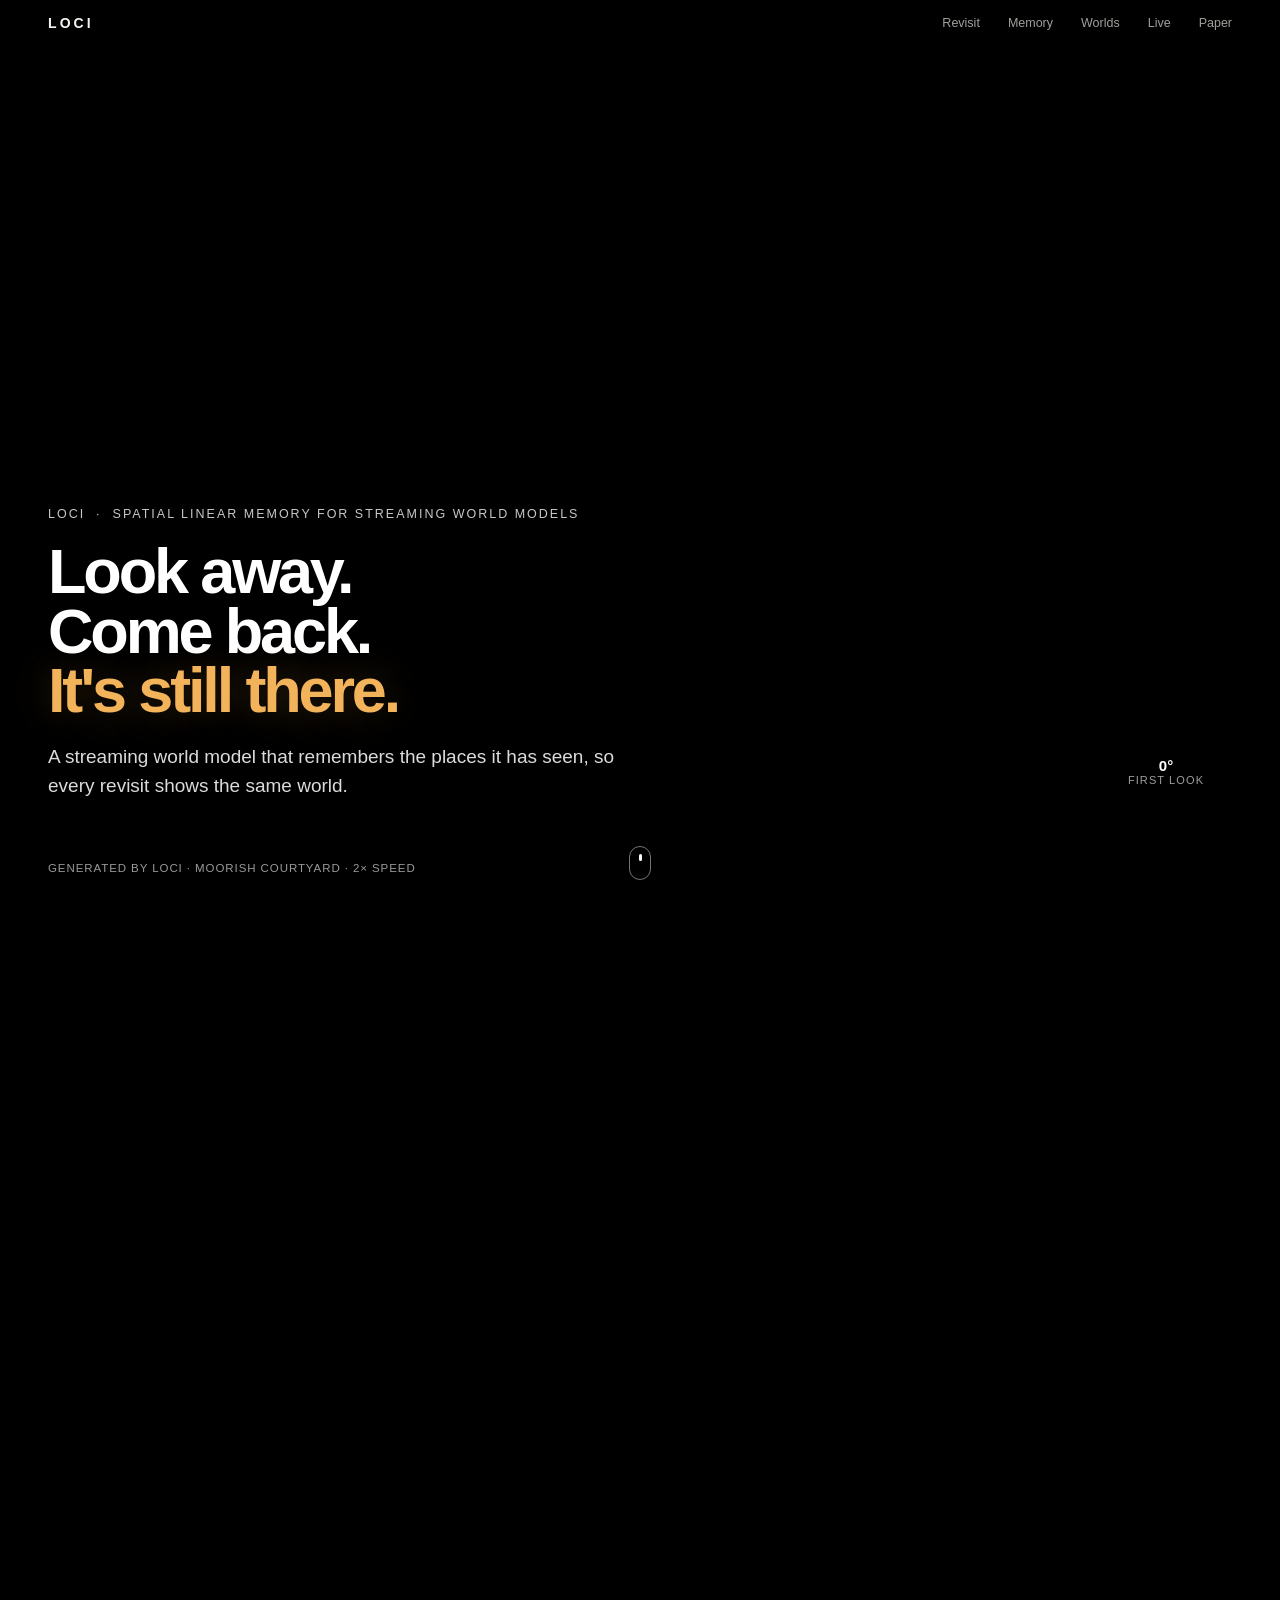
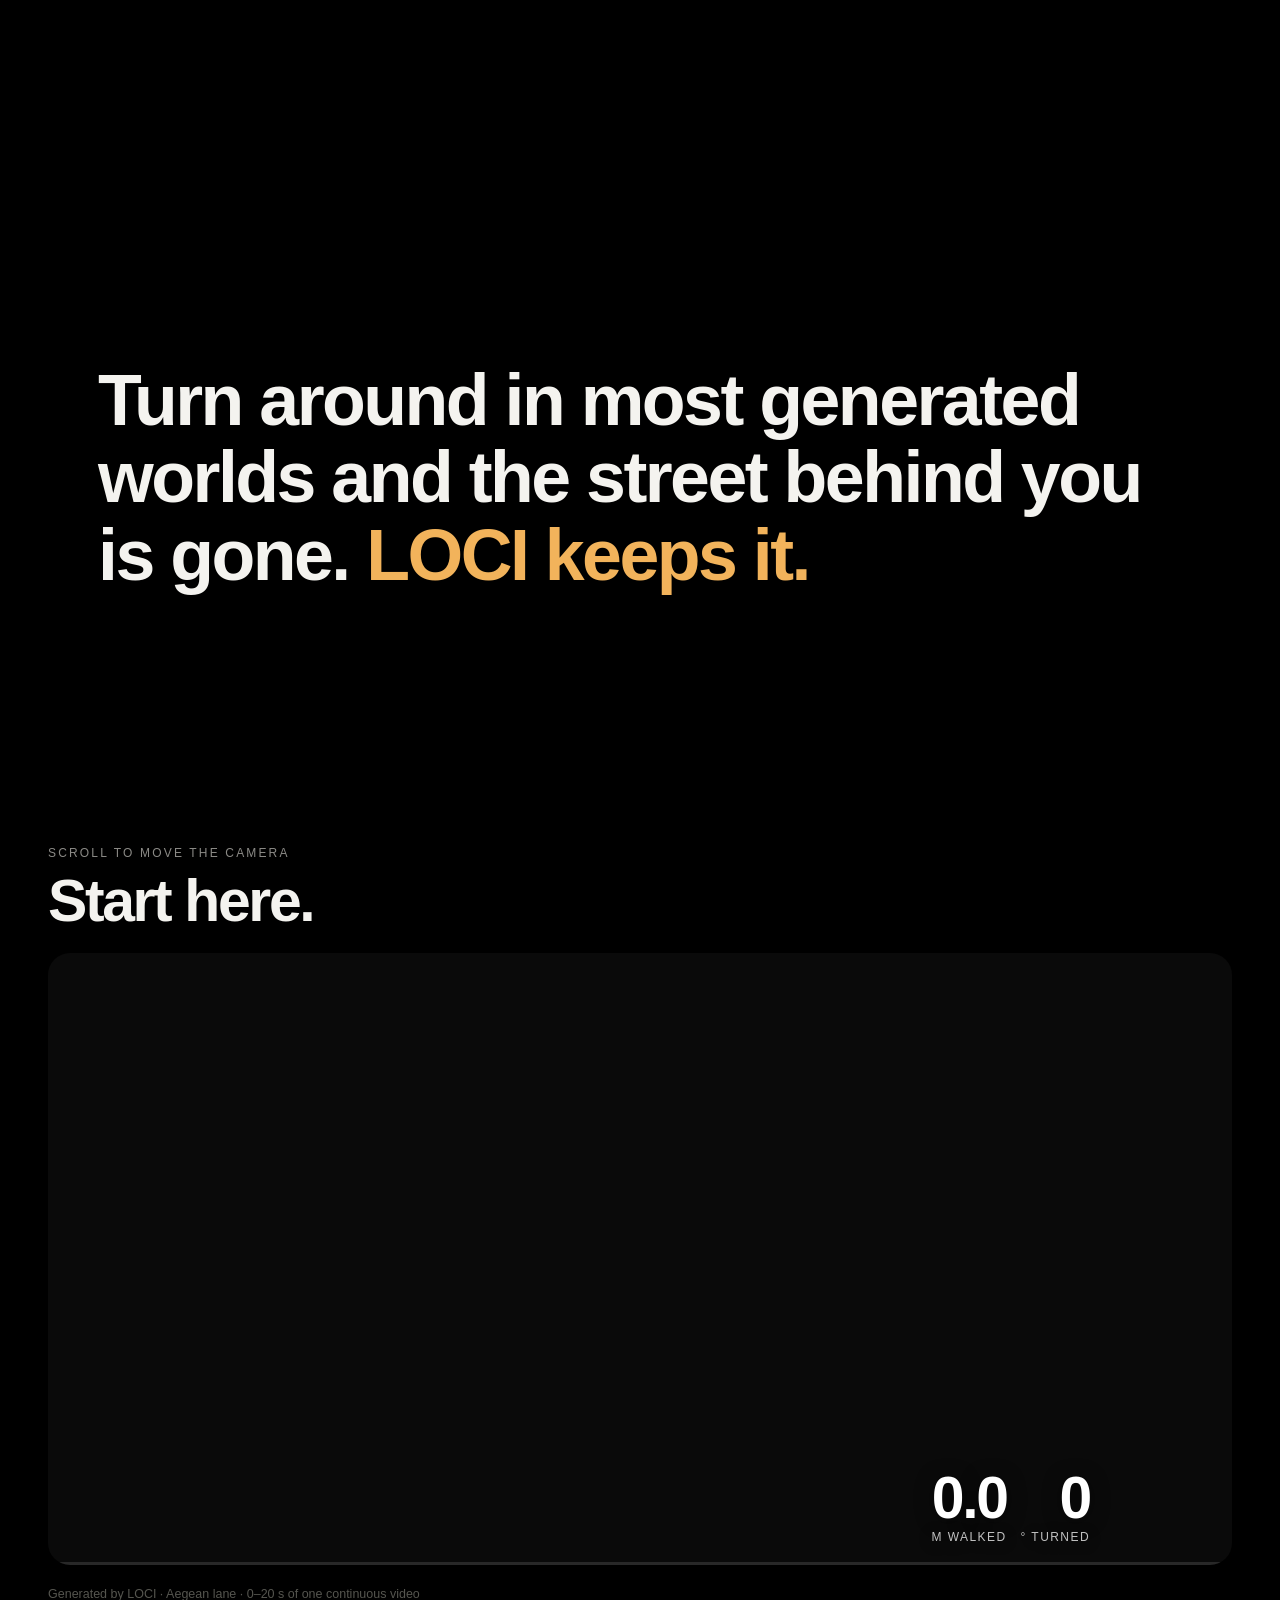
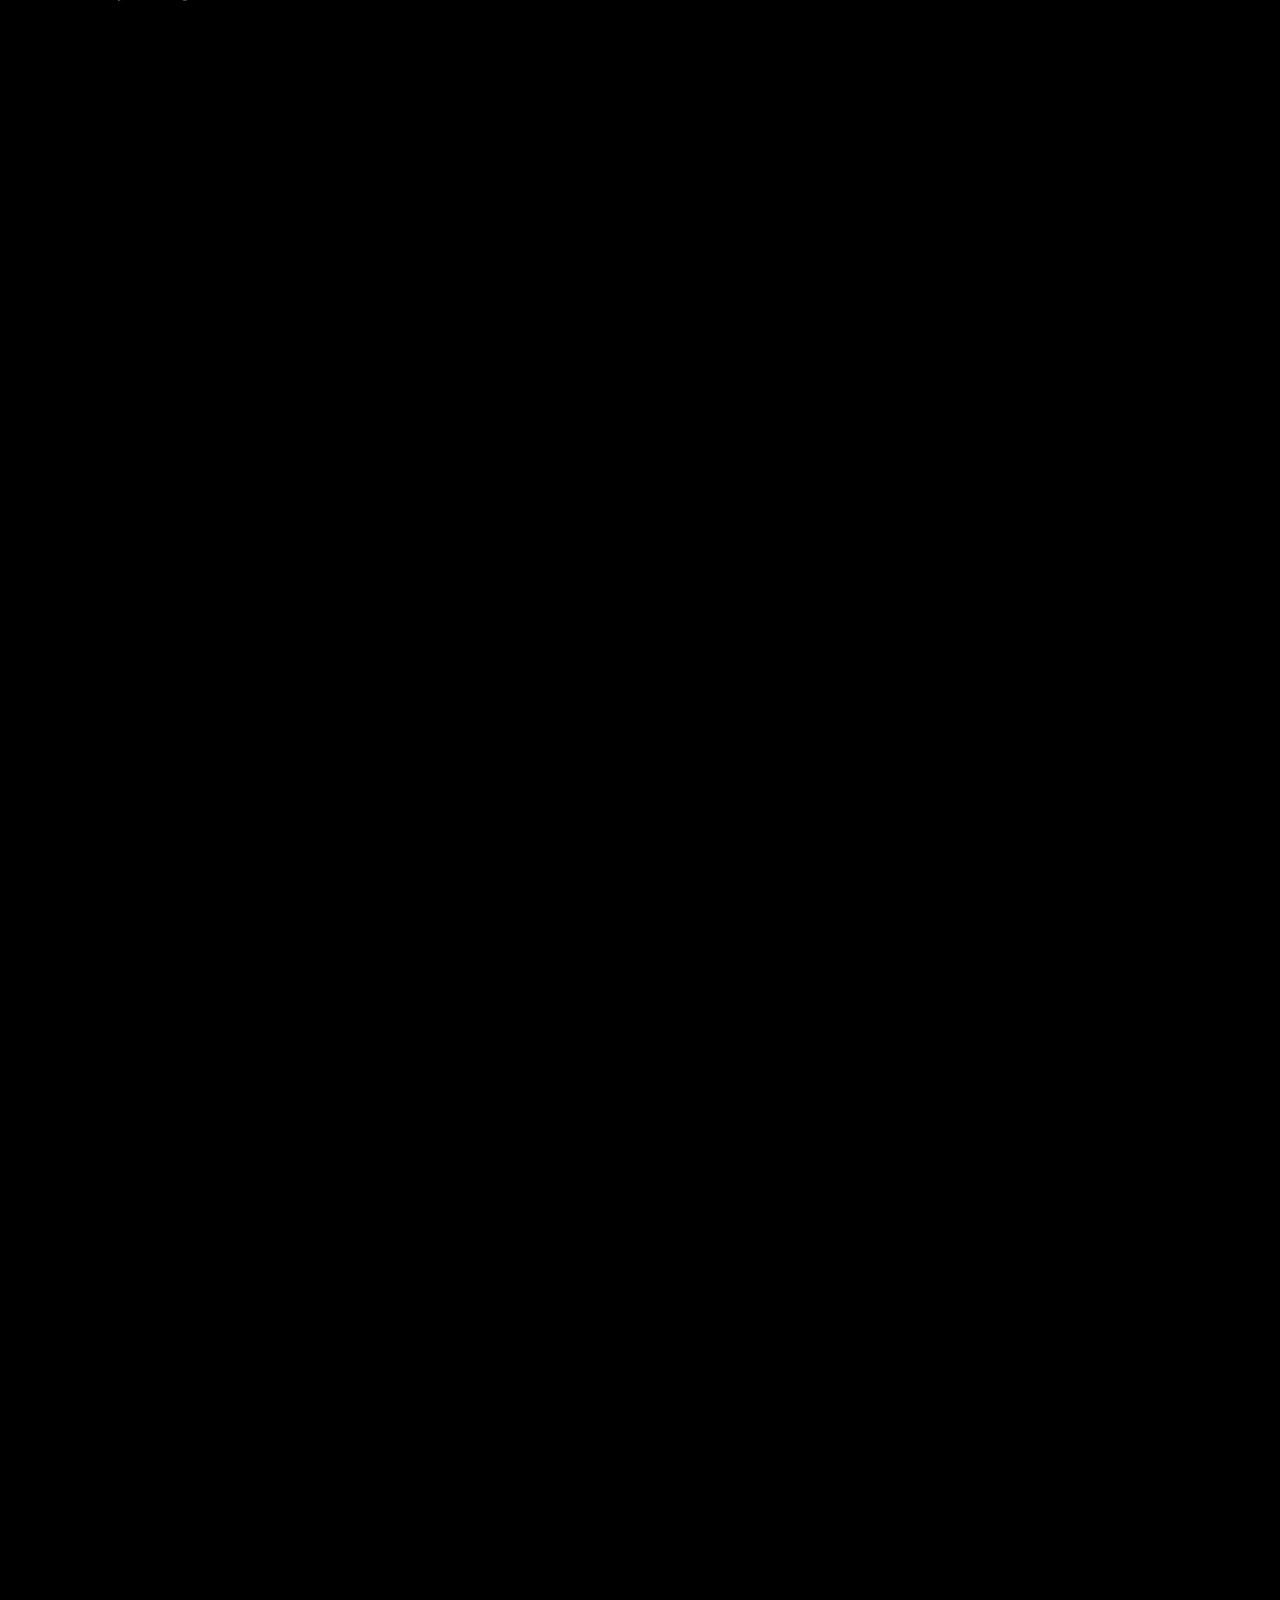
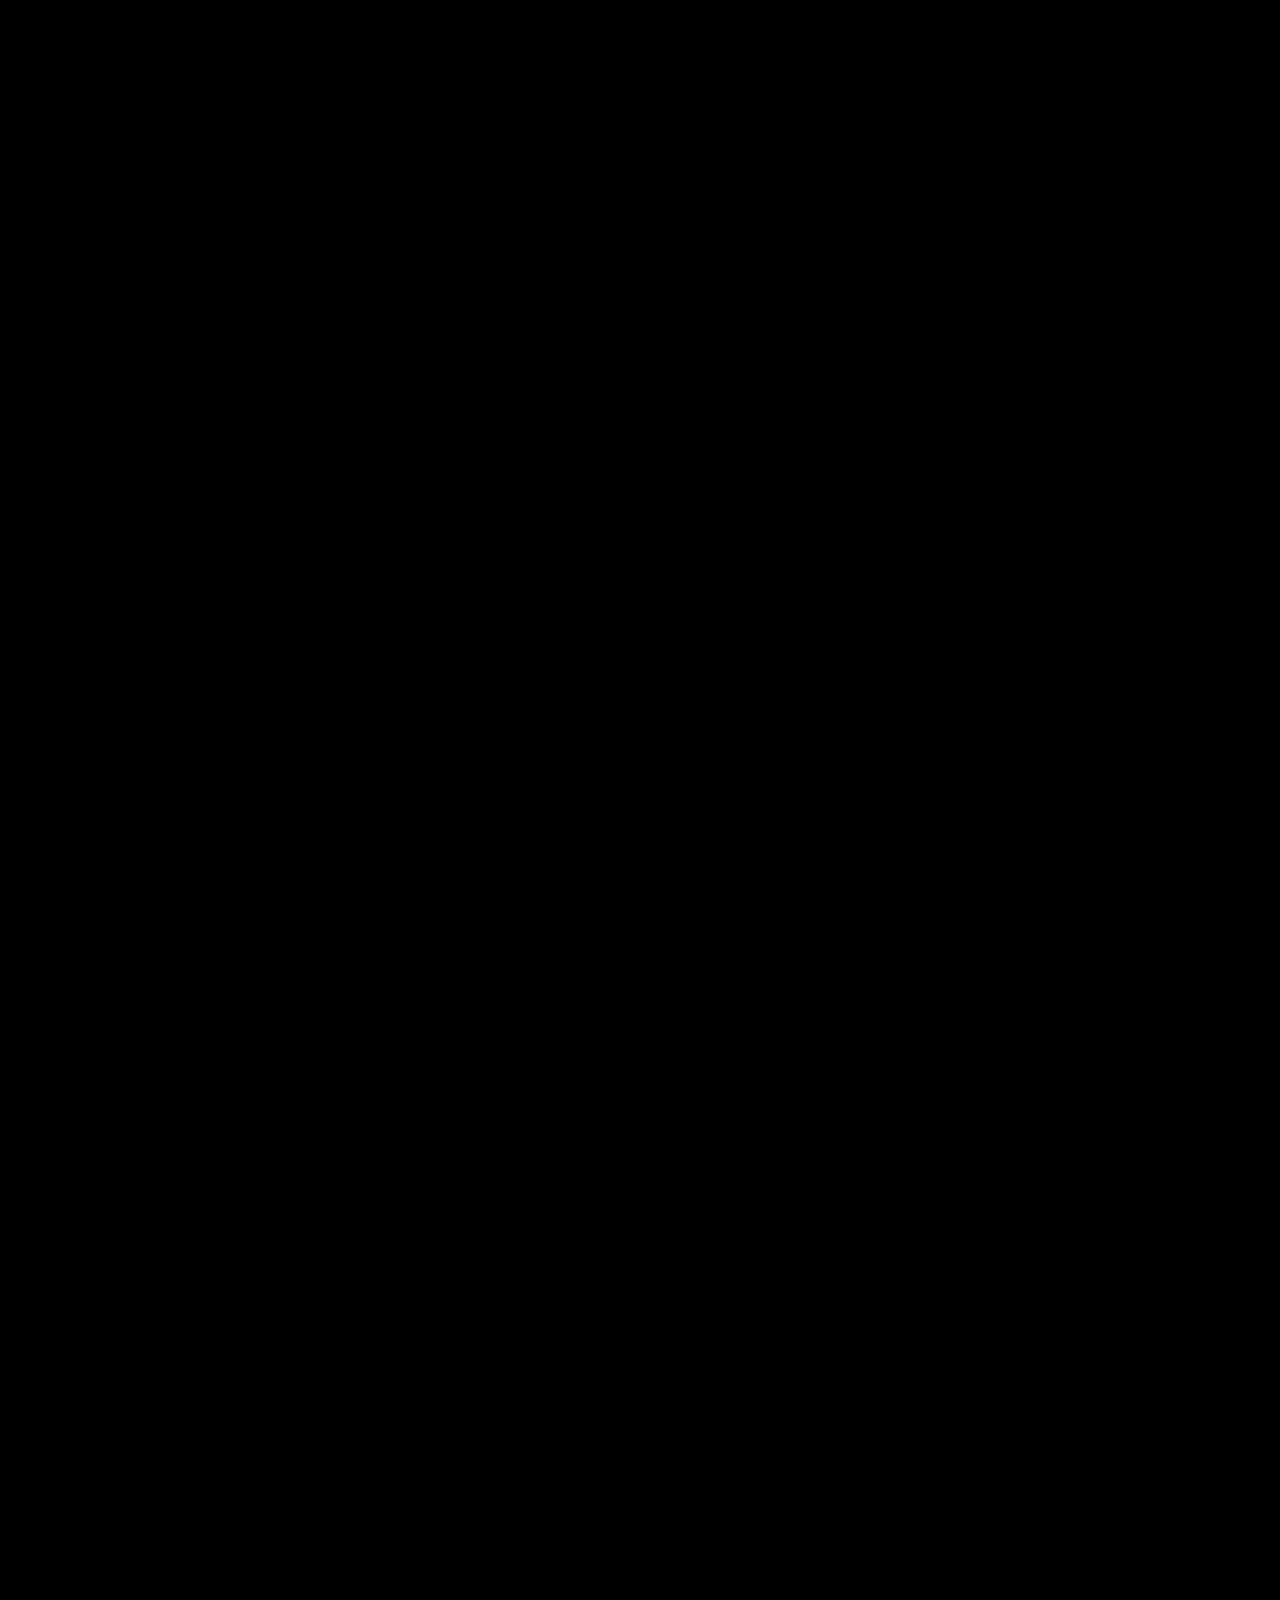
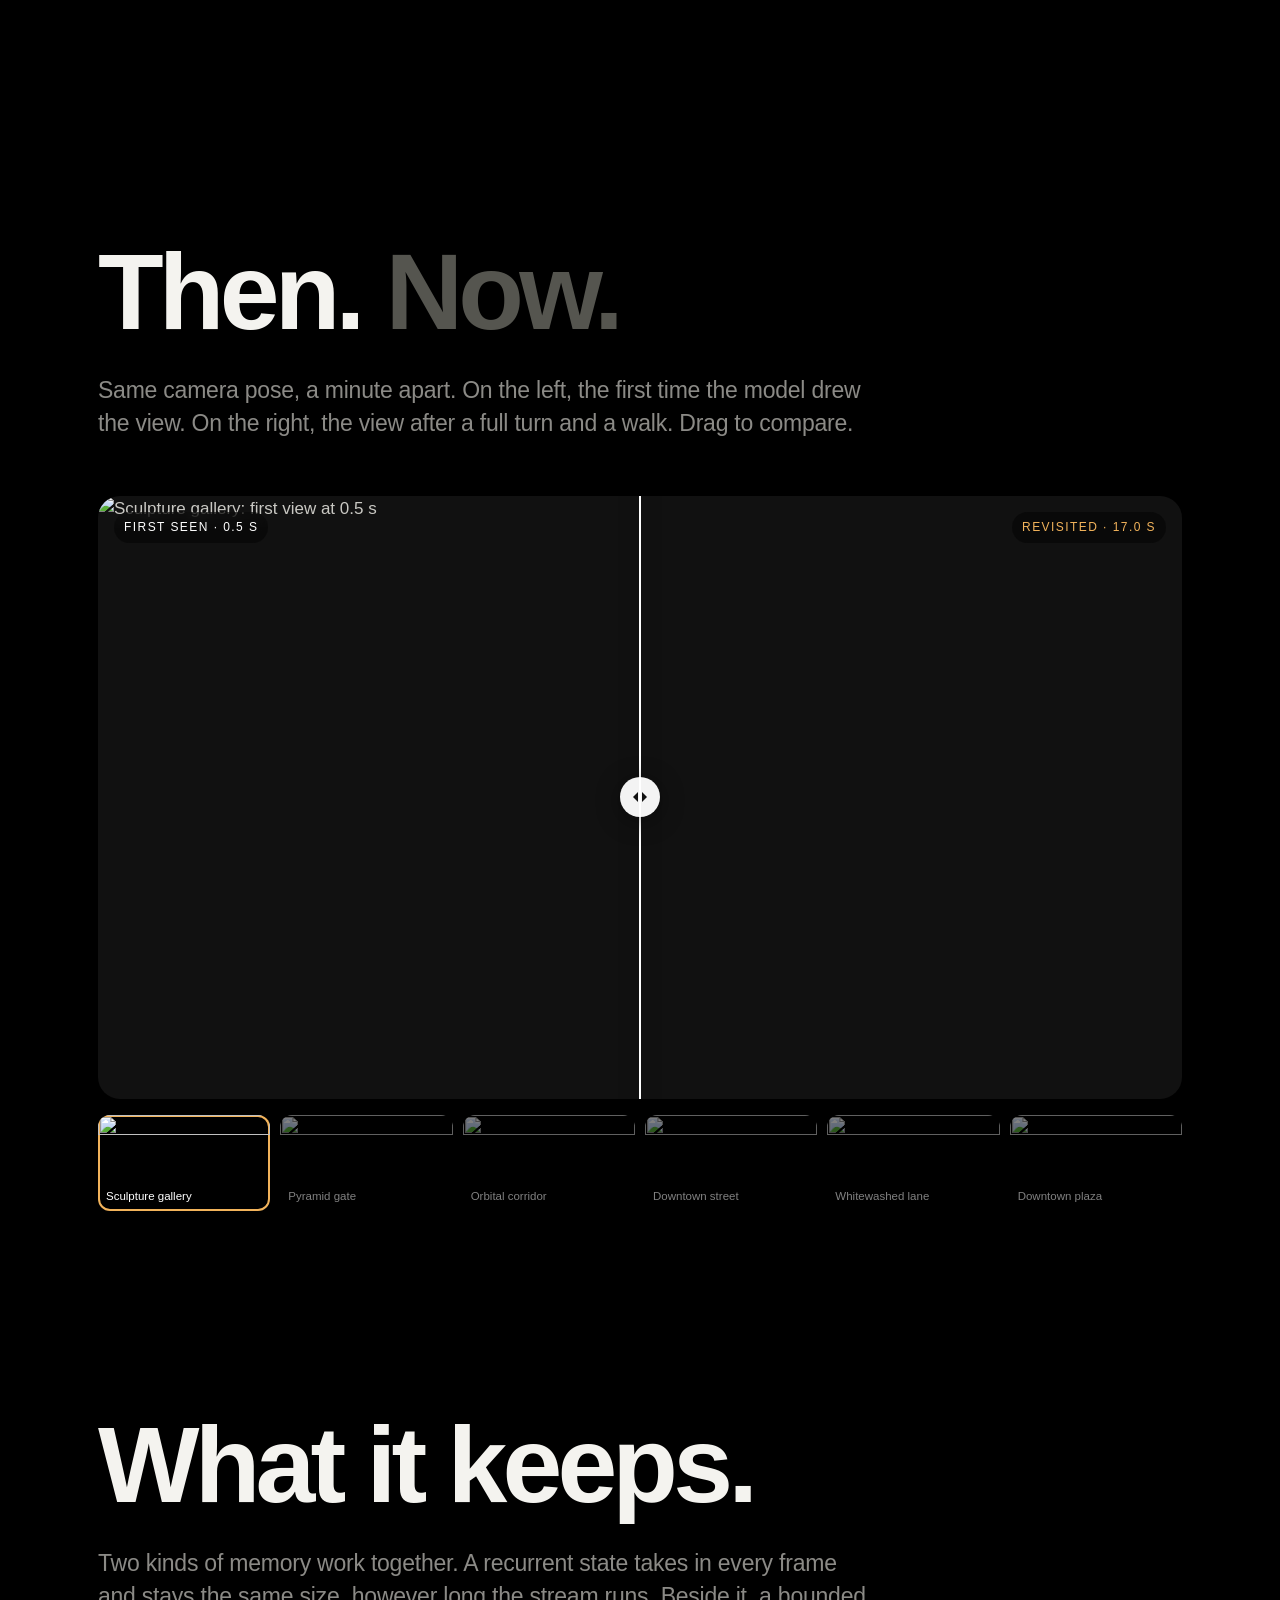
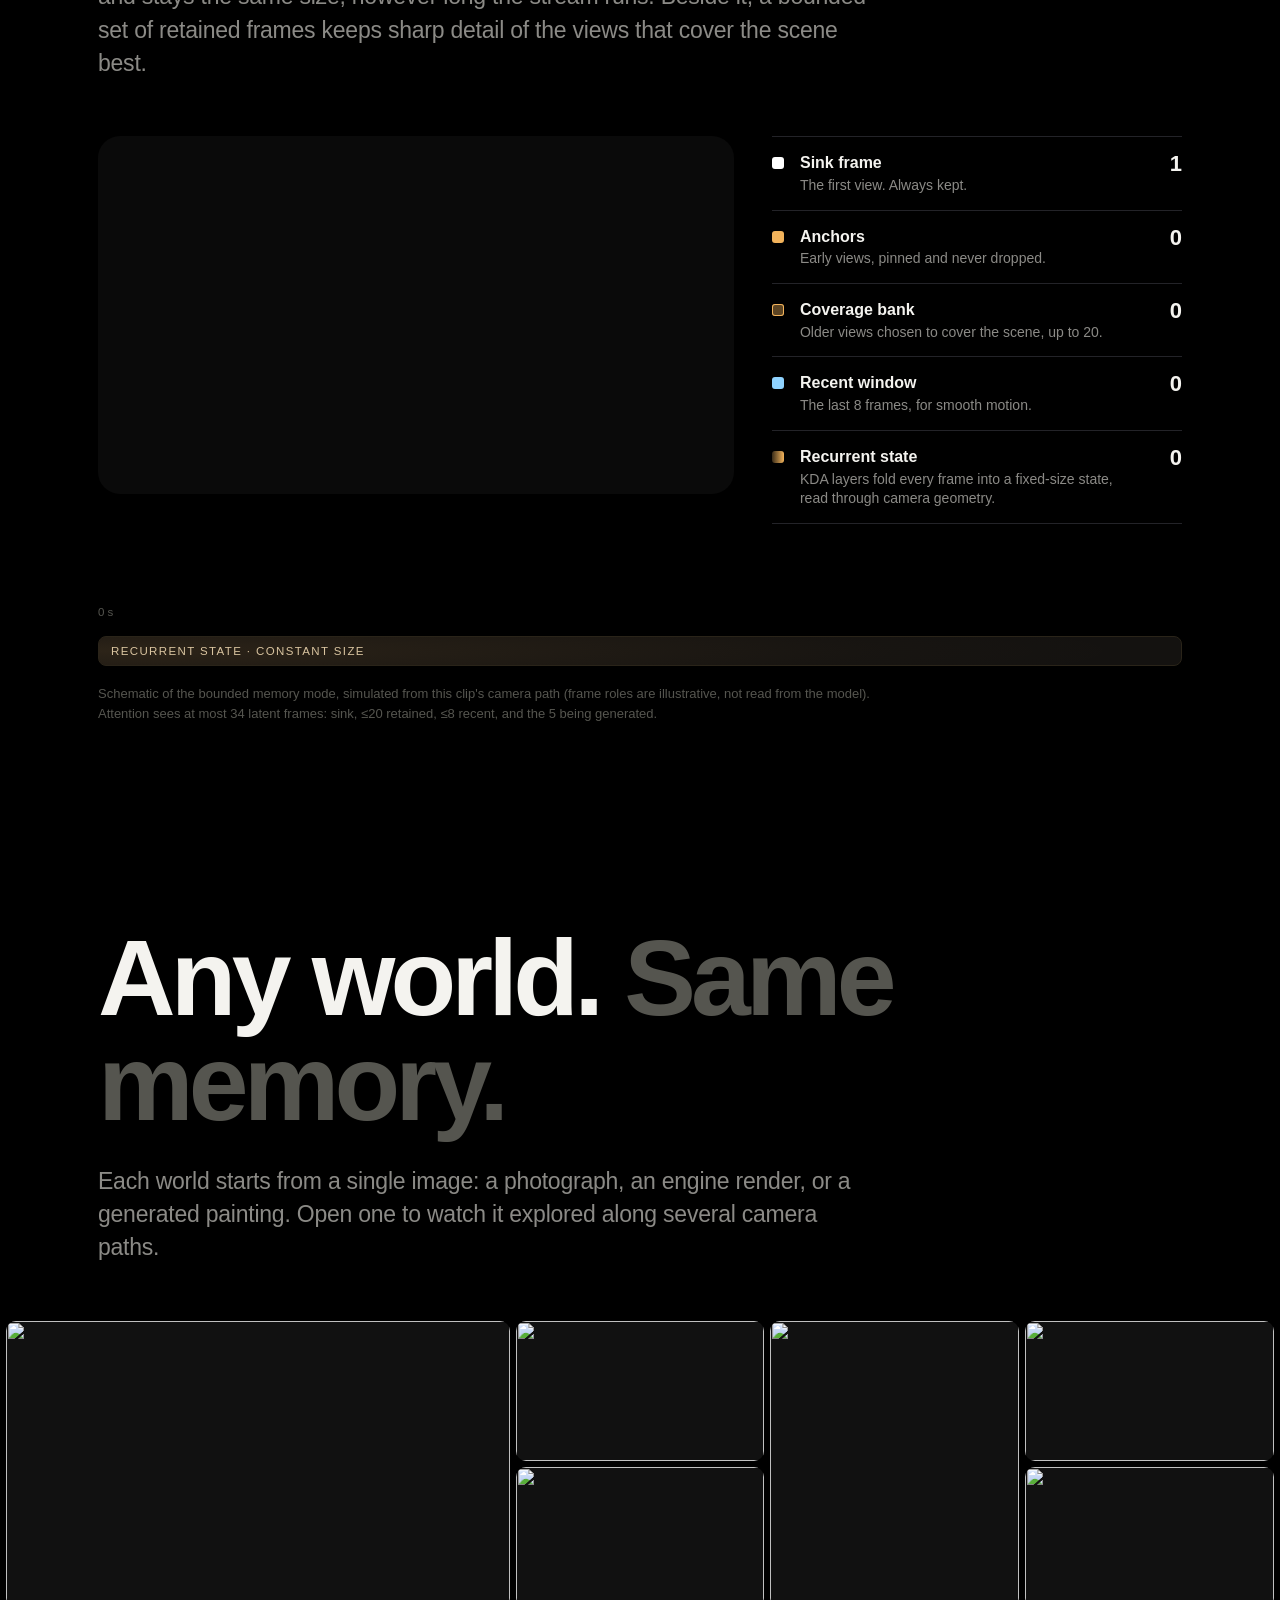
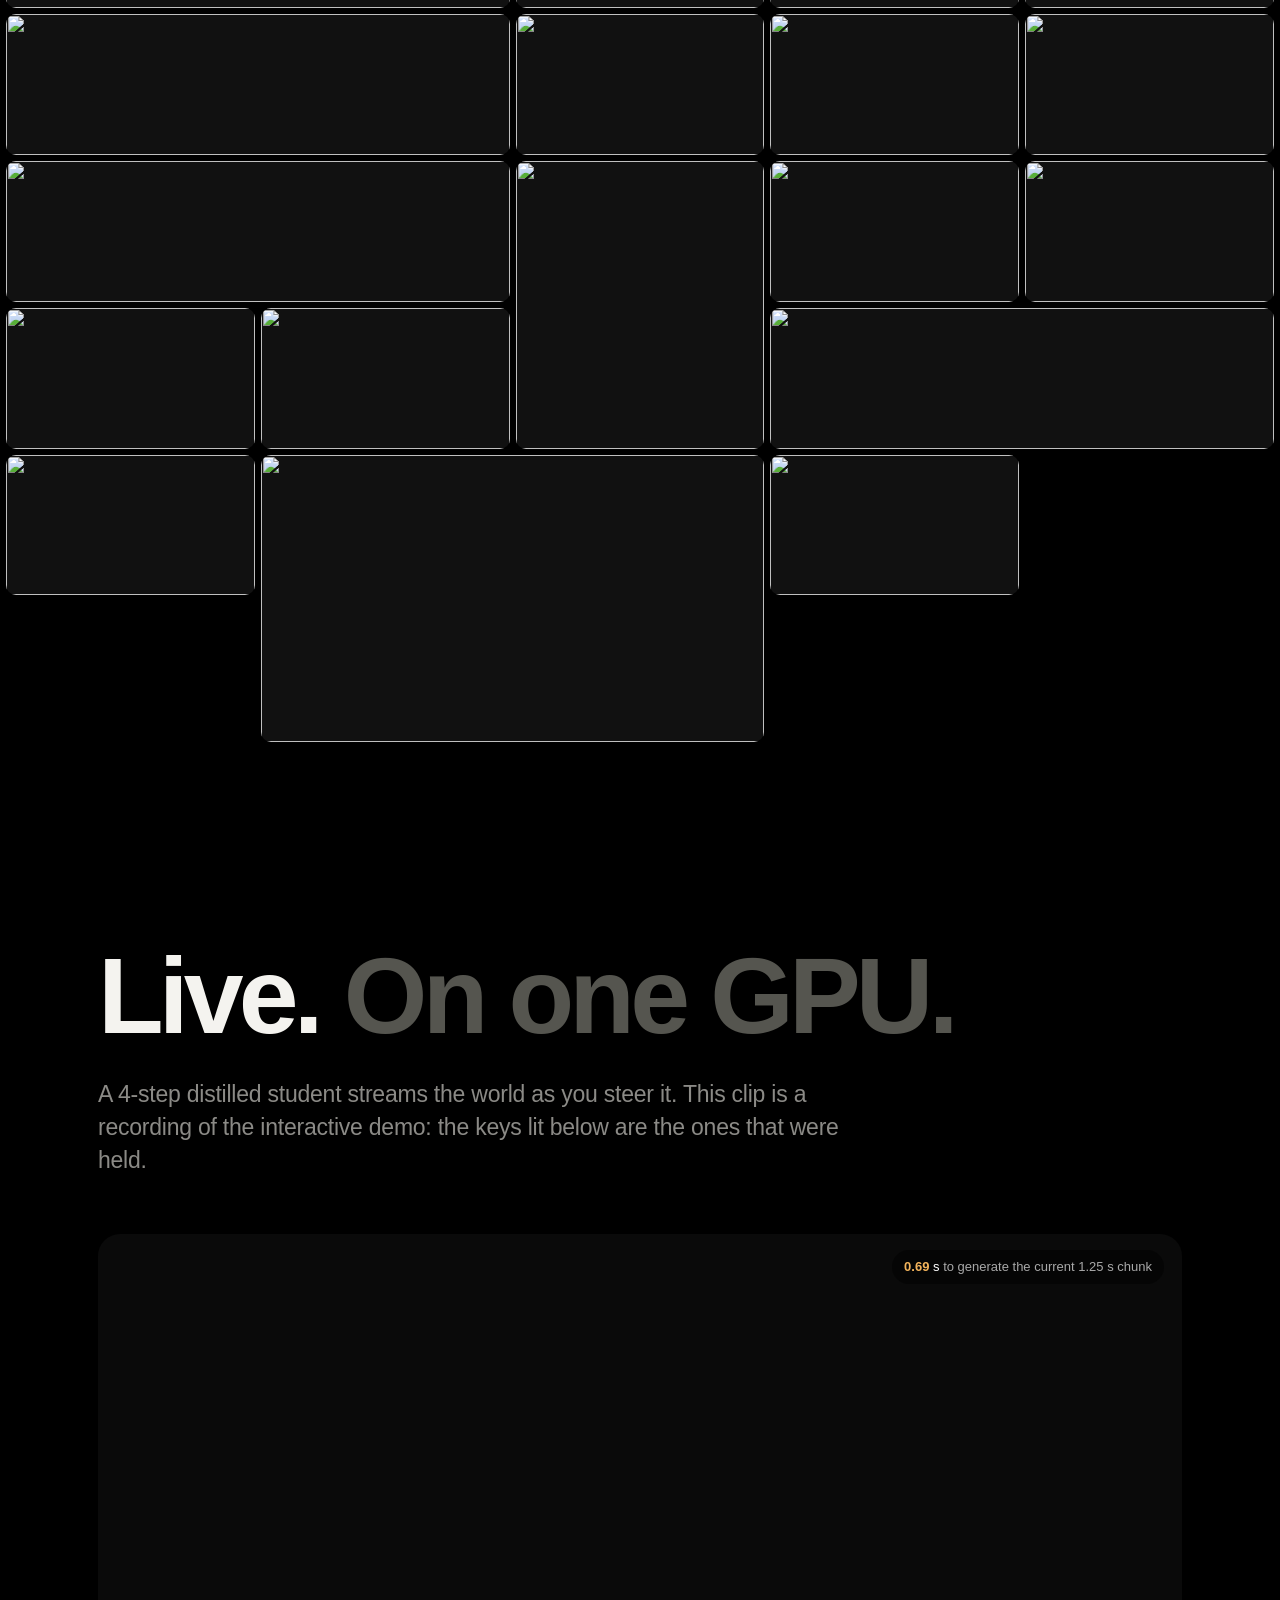
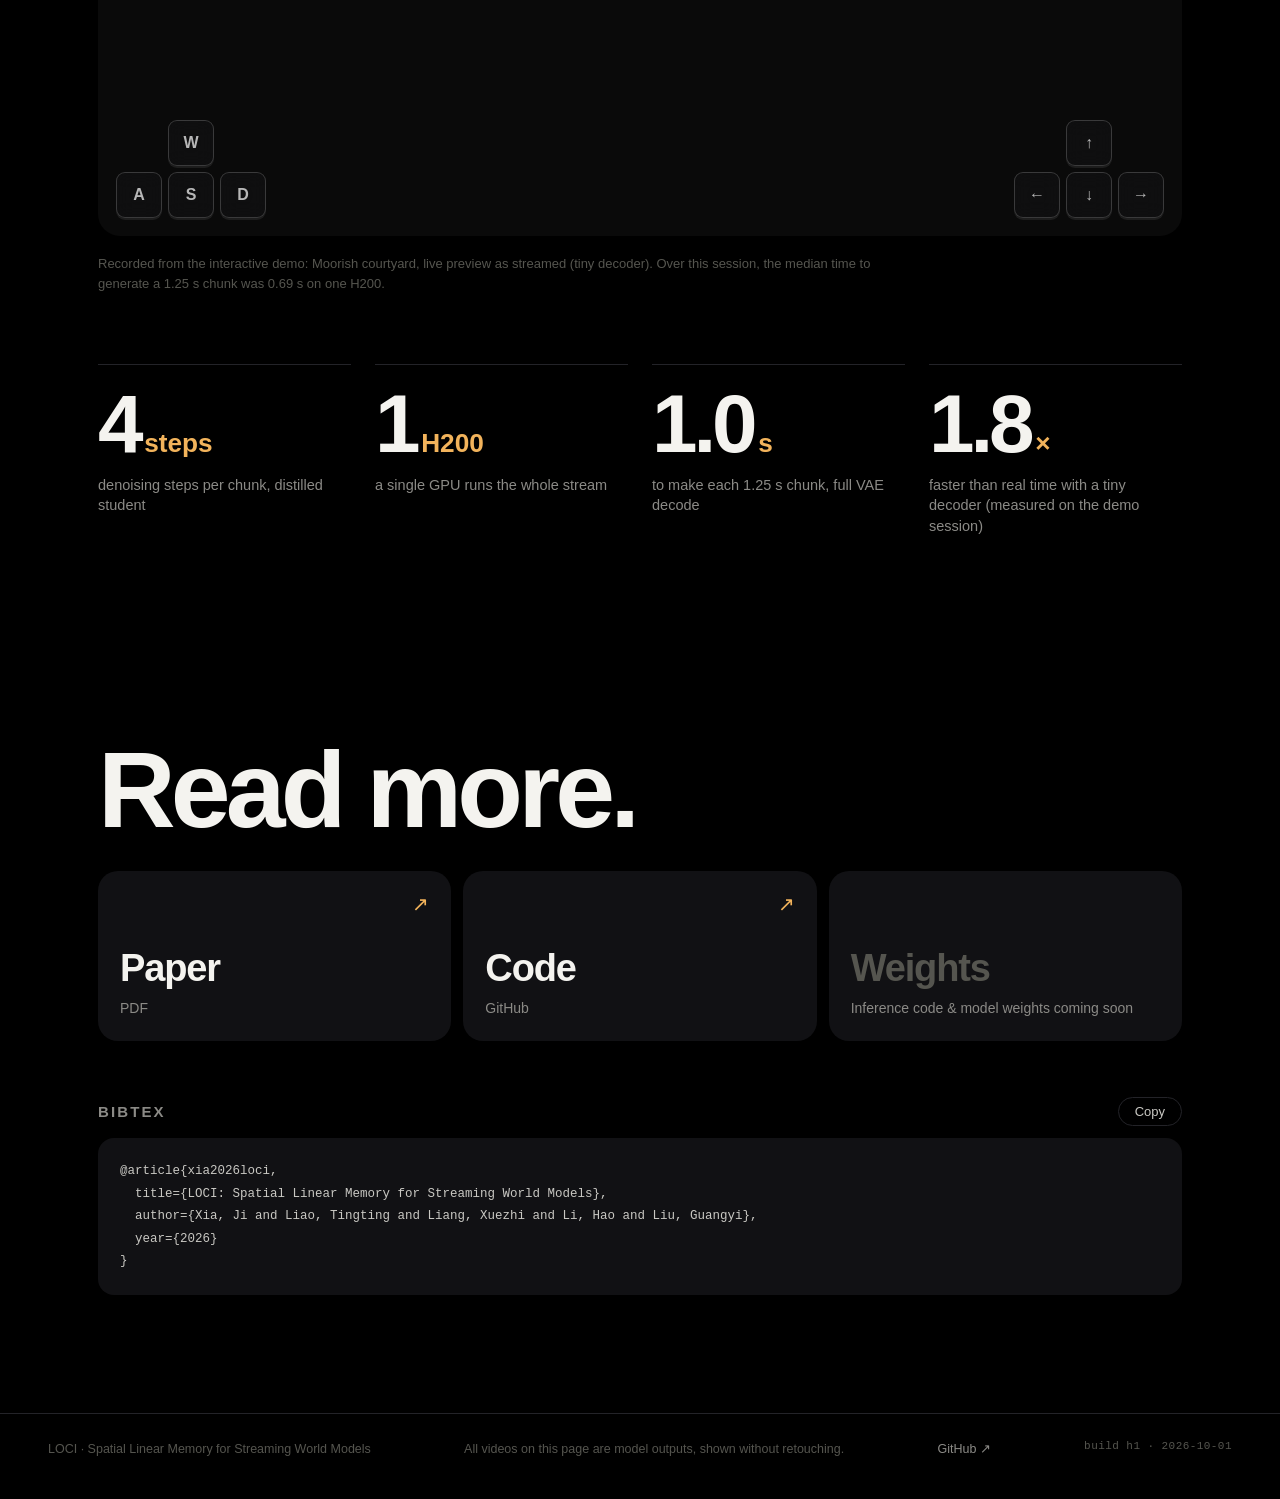
==== LOCI/index.html @ 684aa605 "Scroll section: follow the wheel faster" ====
<!doctype html>
<html lang="en">
<head>
  <meta charset="utf-8">
  <meta name="viewport" content="width=device-width,initial-scale=1,viewport-fit=cover">
  <title>LOCI: Spatial Linear Memory for Streaming World Models</title>
  <meta name="description" content="LOCI is a streaming world model with spatial memory. Look away, come back, and the world is still there.">
  <meta name="theme-color" content="#000000">
  <link rel="icon" href="favicon.svg" type="image/svg+xml">
  <link rel="preload" href="manifest.json" as="fetch" crossorigin>
  <link rel="stylesheet" href="style.css?v=h3">
</head>
<body>
<a class="skip" href="#credits">Skip to paper details</a>

<header class="bar" id="bar">
  <a class="bar-mark" href="#top">LOCI</a>
  <nav aria-label="Sections">
    <a href="#turn">Revisit</a>
    <a href="#memory">Memory</a>
    <a href="#worlds">Worlds</a>
    <a href="#live">Live</a>
    <a href="#paper">Paper</a>
  </nav>
</header>

<main>
  <!-- HERO: full-bleed loop + live yaw ring -->
  <section class="hero" id="top" aria-label="LOCI">
    <div class="hero-pin">
    <video class="hero-video" id="hero-video" muted playsinline loop autoplay preload="auto" aria-hidden="true"></video>
    <div class="hero-shade" aria-hidden="true"></div>
    <div class="hero-shade2" aria-hidden="true"></div>
    <div class="hero-copy">
      <p class="eyebrow">LOCI &nbsp;·&nbsp; Spatial Linear Memory for Streaming World Models</p>
      <h1 class="hero-title"><span>Look away.</span><span>Come back.</span><span class="glow">It's still there.</span></h1>
      <p class="hero-sub">A streaming world model that remembers the places it has seen, so every revisit shows the same world.</p>
    </div>
    <figure class="ring-wrap hero-ring" aria-hidden="true">
      <svg class="ring" id="hero-ring" viewBox="-60 -60 120 120"></svg>
      <figcaption><span class="ring-yaw" id="hero-yaw">0°</span><span class="ring-state" id="hero-state">first look</span></figcaption>
    </figure>
    <p class="hero-meta" id="hero-meta"></p>
    <a class="scroll-cue" href="#credits" aria-label="Scroll down"><i></i></a>
    <!-- CREDITS: fades in over the same video on the first scroll -->
    <div class="hero-credits" id="credits" aria-label="Paper">
      <h2 class="credits-title">LOCI: Spatial Linear Memory for Streaming World Models</h2>
      <p class="authors">Ji Xia<sup>1</sup> · Tingting Liao<sup>1</sup> · Xuezhi Liang<sup>1</sup> · Hao Li<sup>2,3</sup> · Guangyi Liu<sup>1,†</sup></p>
      <p class="affiliations"><sup>1</sup> Institute of Foundation Models, Mohamed bin Zayed University of Artificial Intelligence <br><sup>2</sup> Mohamed bin Zayed University of Artificial Intelligence &nbsp; <sup>3</sup> Pinscreen <br><span>† Corresponding author</span></p>
      <p class="credit-links"><a href="assets/paper.pdf">Paper</a><a href="https://arxiv.org/abs/placeholder" class="arxiv-link" hidden>arXiv</a><a href="https://github.com/xiaji2021/LOCI">Code</a><a href="#bibtex">BibTeX</a><span>Inference code &amp; model weights coming soon</span></p>
    </div>
    </div>
  </section>

  <!-- STATEMENT -->
  <section class="statement" aria-label="Idea">
    <p class="big reveal-words">Turn around in most generated worlds and the street behind you is gone. <em>LOCI keeps it.</em></p>
  </section>

  <!-- SCROLL-SCRUBBED TURN -->
  <section class="turn" id="turn" aria-label="Move and come back">
    <div class="turn-sticky">
      <div class="turn-head">
        <p class="kicker" id="turn-kicker">Scroll to move the camera</p>
        <p class="turn-cap" id="turn-cap" aria-live="polite">Start here.</p>
      </div>
      <div class="turn-stage">
        <video id="turn-video" muted playsinline preload="none" aria-label="Generated video: the camera steps aside, circles the scene and returns to the first view"></video>
        <div class="turn-hud" aria-hidden="true">
          <div class="turn-deg"><b id="turn-dist">0.0</b><span>m walked</span></div>
          <div class="turn-deg"><b id="turn-deg">0</b><span>° turned</span></div>
          <figure class="ring-wrap"><svg class="ring" id="turn-ring" viewBox="-60 -60 120 120"></svg></figure>
        </div>
        <div class="turn-bar" aria-hidden="true"><i id="turn-bar"></i></div>
      </div>
      <p class="turn-meta" id="turn-meta"></p>
    </div>
  </section>

  <!-- THEN / NOW -->
  <section class="thennow" id="thennow" aria-label="Then and now">
    <div class="wrap">
      <h2 class="display reveal">Then. <span class="dim">Now.</span></h2>
      <p class="lede reveal">Same camera pose, a minute apart. On the left, the first time the model drew the view. On the right, the view after a full turn and a walk. Drag to compare.</p>
      <div class="tn-stage reveal" id="tn-stage">
        <img class="tn-img tn-then" id="tn-then" alt="" loading="lazy" draggable="false">
        <div class="tn-clip" id="tn-clip"><img class="tn-img tn-now" id="tn-now" alt="" loading="lazy" draggable="false"></div>
        <span class="tn-tag l" id="tn-tag-then">First seen</span>
        <span class="tn-tag r" id="tn-tag-now">Revisited</span>
        <div class="tn-handle" id="tn-handle" role="slider" tabindex="0" aria-label="Compare first view and revisit" aria-valuemin="0" aria-valuemax="100" aria-valuenow="50"><i></i></div>
      </div>
      <div class="tn-strip reveal" id="tn-strip" role="list" aria-label="Scenes"></div>
    </div>
  </section>

  <!-- MEMORY -->
  <section class="memory" id="memory" aria-label="What LOCI keeps">
    <div class="wrap">
      <h2 class="display reveal">What it keeps.</h2>
      <p class="lede reveal">Two kinds of memory work together. A recurrent state takes in every frame and stays the same size, however long the stream runs. Beside it, a bounded set of retained frames keeps sharp detail of the views that cover the scene best.</p>
      <div class="mem-grid reveal">
        <div class="mem-media">
          <video id="mem-video" muted playsinline loop preload="none" aria-label="Generated video: turn, walk forward, return and turn back"></video>
          <figure class="ring-wrap mem-ring" aria-hidden="true"><svg class="ring" id="mem-ring" viewBox="-60 -60 120 120"></svg></figure>
        </div>
        <ul class="mem-legend" id="mem-legend">
          <li data-k="sink"><i></i><div><b>Sink frame</b><span>The first view. Always kept.</span></div><em id="n-sink">1</em></li>
          <li data-k="anchor"><i></i><div><b>Anchors</b><span>Early views, pinned and never dropped.</span></div><em id="n-anchor">0</em></li>
          <li data-k="bank"><i></i><div><b>Coverage bank</b><span>Older views chosen to cover the scene, up to 20.</span></div><em id="n-bank">0</em></li>
          <li data-k="recent"><i></i><div><b>Recent window</b><span>The last 8 frames, for smooth motion.</span></div><em id="n-recent">0</em></li>
          <li data-k="state"><i></i><div><b>Recurrent state</b><span>KDA layers fold every frame into a fixed-size state, read through camera geometry.</span></div><em id="n-state">0</em></li>
        </ul>
      </div>
      <div class="mem-timeline reveal">
        <svg id="mem-tl" preserveAspectRatio="none" aria-hidden="true"></svg>
        <div class="mem-axis"><span>0 s</span><span id="mem-total"></span></div>
        <div class="kda-band" aria-hidden="true"><i id="kda-fill"></i><span>recurrent state · constant size</span></div>
      </div>
      <p class="note reveal">Schematic of the bounded memory mode, simulated from this clip's camera path (frame roles are illustrative, not read from the model). Attention sees at most 34 latent frames: sink, ≤20 retained, ≤8 recent, and the 5 being generated.</p>
    </div>
  </section>

  <!-- REAL TIME -->
  <section class="worlds" id="worlds" aria-label="Wall of worlds">
    <div class="wrap">
      <h2 class="display reveal">Any world. <span class="dim">Same memory.</span></h2>
      <p class="lede reveal">Each world starts from a single image: a photograph, an engine render, or a generated painting. Open one to watch it explored along several camera paths.</p>
    </div>
    <div class="wall" id="wall"></div>
  </section>

  <!-- PAPER -->
  <section class="live" id="live" aria-label="Real time">
    <div class="wrap">
      <h2 class="display reveal">Live. <span class="dim">On one GPU.</span></h2>
      <p class="lede reveal">A 4-step distilled student streams the world as you steer it. This clip is a recording of the interactive demo: the keys lit below are the ones that were held.</p>
      <div class="live-stage reveal">
        <video id="live-video" muted playsinline loop preload="none" aria-label="Recording of the interactive demo"></video>
        <div class="keys" aria-hidden="true">
          <div class="krow"><span class="kc" data-key="w">W</span></div>
          <div class="krow"><span class="kc" data-key="a">A</span><span class="kc" data-key="s">S</span><span class="kc" data-key="d">D</span></div>
        </div>
        <div class="keys keys-r" aria-hidden="true">
          <div class="krow"><span class="kc" data-key="up">↑</span></div>
          <div class="krow"><span class="kc" data-key="left">←</span><span class="kc" data-key="down">↓</span><span class="kc" data-key="right">→</span></div>
        </div>
        <div class="live-clock" aria-hidden="true"><b id="live-sc">0.69</b> s <span>to generate the current 1.25 s chunk</span></div>
      </div>
      <p class="note reveal" id="live-note"></p>
      <dl class="stats" id="stats"></dl>
    </div>
  </section>

  <!-- WALL OF WORLDS -->
  <section class="paper" id="paper" aria-label="Paper and code">
    <div class="wrap">
      <h2 class="display reveal">Read more.</h2>
      <div class="res reveal">
        <a href="assets/paper.pdf"><span>Paper</span><small>PDF</small><i aria-hidden="true">↗</i></a>
        <a href="https://github.com/xiaji2021/LOCI"><span>Code</span><small>GitHub</small><i aria-hidden="true">↗</i></a>
        <div><span>Weights</span><small>Inference code &amp; model weights coming soon</small></div>
      </div>
      <div class="cite reveal" id="citation">
        <div class="cite-head"><h3>BibTeX</h3><button type="button" id="copy-citation">Copy</button></div>
        <pre><code id="bibtex">@article{xia2026loci,
  title={LOCI: Spatial Linear Memory for Streaming World Models},
  author={Xia, Ji and Liao, Tingting and Liang, Xuezhi and Li, Hao and Liu, Guangyi},
  year={2026}
}</code></pre>
        <p class="copy-status" id="copy-status" role="status"></p>
      </div>
    </div>
  </section>
</main>

<footer class="foot">
  <span>LOCI · Spatial Linear Memory for Streaming World Models</span>
  <span>All videos on this page are model outputs, shown without retouching.</span>
  <a href="https://github.com/xiaji2021/LOCI">GitHub ↗</a>
  <span class="ver">build h1 · 2026-10-01</span>
</footer>

<div class="lb" id="lb" role="dialog" aria-modal="true" aria-label="World viewer" hidden>
  <div class="lb-box">
    <button class="lb-x" id="lb-x" type="button" aria-label="Close">×</button>
    <div class="lb-media"><video id="lb-video" controls muted playsinline preload="none"></video></div>
    <div class="lb-info"><h3 id="lb-title"></h3><p id="lb-style"></p></div>
    <div class="lb-paths" id="lb-paths" role="list" aria-label="Camera paths"></div>
  </div>
</div>

<script src="app.js?v=h7" defer></script>
</body>
</html>
---- LOCI/style.css ----
/* LOCI project page, draft redesign. System sans, black canvas, one warm accent ("remembered"), one cool ("now"). */
:root{
  --bg:#000;--bg2:#0b0b0d;--panel:#111114;--line:#232328;
  --ink:#f4f3ef;--text:#c9c8c3;--mut:#8b8a86;--faint:#55554f;
  --mem:#f2b35b;--mem-dim:rgba(242,179,91,.38);--now:#8fd3ff;--sink:#ffffff;
  --sans:-apple-system,BlinkMacSystemFont,"SF Pro Display","SF Pro Text","Inter","Segoe UI",Roboto,"Helvetica Neue",Arial,sans-serif;
  --mono:ui-monospace,"SF Mono",SFMono-Regular,Menlo,Consolas,monospace;
  --gut:clamp(16px,4vw,48px);--max:1180px;
  --ease:cubic-bezier(.2,.7,.1,1);
}
*{box-sizing:border-box}
html{scroll-behavior:smooth;-webkit-text-size-adjust:100%}
body{margin:0;background:var(--bg);color:var(--text);font:17px/1.55 var(--sans);-webkit-font-smoothing:antialiased;overflow-x:hidden}
a{color:inherit}
img,video,svg{display:block;max-width:100%}
::selection{background:var(--mem);color:#000}
:focus-visible{outline:2px solid var(--mem);outline-offset:4px}
.skip{position:absolute;left:-9999px}.skip:focus{left:16px;top:16px;z-index:99;background:#fff;color:#000;padding:8px 12px}
.wrap{max-width:var(--max);margin:0 auto;padding:0 var(--gut)}
.display{font-size:clamp(44px,8.4vw,112px);line-height:.98;letter-spacing:-.045em;font-weight:700;color:var(--ink);margin:0 0 28px}
.display .dim{color:var(--faint)}
.lede{font-size:clamp(18px,2vw,23px);line-height:1.45;color:var(--mut);max-width:34em;margin:0 0 56px;letter-spacing:-.01em}
.note{font-size:13px;color:var(--faint);max-width:60em;margin:18px 0 0}
.kicker{font-size:12px;letter-spacing:.18em;text-transform:uppercase;color:var(--mut);margin:0}

/* top bar */
.bar{position:fixed;inset:0 0 auto 0;z-index:40;height:48px;display:flex;align-items:center;justify-content:space-between;padding:0 var(--gut);
  background:rgba(0,0,0,.0);transition:background .4s,backdrop-filter .4s,border-color .4s;border-bottom:1px solid transparent}
.bar.solid{background:rgba(10,10,12,.72);backdrop-filter:saturate(1.6) blur(18px);-webkit-backdrop-filter:saturate(1.6) blur(18px);border-color:rgba(255,255,255,.07)}
.bar-mark{font-weight:700;letter-spacing:.22em;font-size:14px;text-decoration:none;color:var(--ink)}
.bar nav{display:flex;gap:clamp(12px,2.4vw,28px)}
.bar nav a{font-size:12.5px;color:var(--text);text-decoration:none;opacity:.8}
.bar nav a:hover{opacity:1;color:var(--ink)}

/* hero */
.hero{position:relative;height:200svh;min-height:1120px;background:#000}
.hero-pin{position:sticky;top:0;height:100svh;min-height:560px;overflow:hidden;display:flex;align-items:flex-end}
.hero-shade2{position:absolute;inset:0;z-index:3;background:rgba(0,0,0,.55);opacity:0;pointer-events:none}
.hero-video{position:absolute;inset:0;width:100%;height:100%;object-fit:cover;transform:scale(1.04);animation:heroIn 2.4s var(--ease) both}
@keyframes heroIn{from{opacity:0;transform:scale(1.12)}to{opacity:1;transform:scale(1.04)}}
.hero-shade{position:absolute;inset:0;background:linear-gradient(180deg,rgba(0,0,0,.35) 0%,rgba(0,0,0,0) 28%,rgba(0,0,0,0) 45%,rgba(0,0,0,.78) 100%)}
.hero-copy{position:relative;z-index:2;padding:0 var(--gut) clamp(64px,11vh,120px);max-width:980px;will-change:opacity,transform}
.eyebrow{font-size:12.5px;letter-spacing:.16em;text-transform:uppercase;color:rgba(255,255,255,.78);margin:0 0 18px}
.hero-title{margin:0;font-size:clamp(34px,min(5.4vw,7svh),78px);line-height:.94;letter-spacing:-.05em;font-weight:700;color:#fff}
.hero-title span{display:block;opacity:0;transform:translateY(.35em);animation:lineIn 1.1s var(--ease) forwards}
.hero-title span:nth-child(1){animation-delay:.35s}.hero-title span:nth-child(2){animation-delay:.75s}.hero-title span:nth-child(3){animation-delay:1.25s}
.hero-title .glow{color:var(--mem);text-shadow:0 0 40px rgba(242,179,91,.25)}
@keyframes lineIn{to{opacity:1;transform:none}}
.hero-sub{font-size:clamp(16px,1.5vw,19px);color:rgba(255,255,255,.86);max-width:30em;margin:22px 0 0;opacity:0;animation:lineIn 1s var(--ease) 1.7s forwards}
.hero-links{display:flex;gap:28px;margin:26px 0 0;opacity:0;animation:lineIn 1s var(--ease) 1.9s forwards}
.hero-links a{color:#fff;text-decoration:none;font-size:17px;font-weight:600;border-bottom:1px solid rgba(255,255,255,.35);padding-bottom:2px}
.hero-links a:hover{border-color:var(--mem);color:var(--mem)}
.hero-meta{position:absolute;z-index:2;left:var(--gut);bottom:22px;margin:0;font-size:11.5px;letter-spacing:.08em;text-transform:uppercase;color:rgba(255,255,255,.6)}
.scroll-cue{position:absolute;z-index:2;left:50%;bottom:20px;width:22px;height:34px;margin-left:-11px;border:1.5px solid rgba(255,255,255,.45);border-radius:12px}
.scroll-cue i{position:absolute;left:50%;top:7px;width:3px;height:7px;margin-left:-1.5px;border-radius:2px;background:#fff;animation:cue 1.8s ease-in-out infinite}
@keyframes cue{0%{opacity:0;transform:translateY(-2px)}40%{opacity:1}100%{opacity:0;transform:translateY(10px)}}

/* yaw ring */
.ring-wrap{margin:0}
.ring{width:100%;height:100%;overflow:visible}
.ring .r-base{fill:rgba(0,0,0,.35);stroke:rgba(255,255,255,.22);stroke-width:.8}
.ring .r-tick{stroke:rgba(255,255,255,.35);stroke-width:.8}
.ring .r-n{fill:rgba(255,255,255,.75);font:600 7px var(--sans);text-anchor:middle}
.ring .r-seen{fill:none;stroke:var(--mem);stroke-width:3.2;stroke-linecap:butt;opacity:.9}
.ring .r-cone{fill:url(#coneg);transition:fill .3s}
.ring .r-dot{fill:#fff}
.ring.revisit .r-base{stroke:var(--mem)}
.ring .r-pulse{fill:none;stroke:var(--mem);stroke-width:1.2;opacity:0}
.ring.revisit .r-pulse{animation:pulse 1.6s ease-out infinite}
@keyframes pulse{0%{opacity:.8;r:46}100%{opacity:0;r:58}}
.hero-ring{position:absolute;z-index:3;right:var(--gut);bottom:clamp(64px,11vh,120px);width:132px;display:flex;flex-direction:column;align-items:center;gap:8px}
.hero-ring svg{width:132px;height:132px}
.hero-ring figcaption{display:flex;flex-direction:column;align-items:center;line-height:1.25}
.ring-yaw{font:600 15px var(--sans);color:#fff;font-variant-numeric:tabular-nums}
.ring-state{font-size:11px;letter-spacing:.1em;text-transform:uppercase;color:rgba(255,255,255,.62);transition:color .3s;text-align:center;min-height:2.5em}
.hero-ring.revisit .ring-state{color:var(--mem)}

/* credits */
.hero-credits{position:absolute;inset:0;z-index:4;display:flex;flex-direction:column;align-items:center;justify-content:center;text-align:center;padding:0 var(--gut);opacity:0;transform:translateY(24px);pointer-events:none;will-change:opacity,transform}
.hero-credits .credits-title,.hero-credits .authors{color:#fff}
.hero-credits .affiliations{color:rgba(255,255,255,.72)}
.hero-credits .credit-links a{color:#fff;border-bottom:1px solid rgba(255,255,255,.35);padding-bottom:2px}
.hero-credits .credit-links a:hover{color:var(--mem);border-color:var(--mem)}
.hero-credits .credit-links span{color:rgba(255,255,255,.5)}
.credits-title{font-size:clamp(24px,3vw,40px);max-width:22em;letter-spacing:-.025em;line-height:1.15;color:var(--ink);font-weight:600;margin:0 0 26px}
.authors{font-size:clamp(16px,1.8vw,19px);color:var(--ink);margin:0 0 12px}
.authors sup,.affiliations sup{font-size:.62em}
.affiliations{font-size:13.5px;color:var(--mut);line-height:1.7;margin:0}
.affiliations span{font-size:12.5px}
.credit-links{display:flex;flex-wrap:wrap;justify-content:center;gap:10px 26px;margin:26px 0 0;font-size:15px}
.credit-links a{color:var(--mem);text-decoration:none;font-weight:600}
.credit-links a:after{content:" ↗";font-weight:400}
.credit-links span{color:var(--faint);font-size:13.5px;flex-basis:100%}

/* statement */
.statement{padding:clamp(90px,18vh,200px) var(--gut);max-width:1180px;margin:0 auto}
.big{font-size:clamp(32px,5.6vw,72px);line-height:1.08;letter-spacing:-.035em;font-weight:700;color:var(--ink);margin:0}
.big em{font-style:normal;color:var(--mem)}
.reveal-words .w{opacity:.14;transition:opacity .5s linear}
.reveal-words .w.on{opacity:1}

/* scrubbed turn */
.turn{position:relative;height:460vh}
.turn-sticky{position:sticky;top:0;height:100svh;display:flex;flex-direction:column;justify-content:center;gap:20px;padding:64px var(--gut) 28px;max-width:1320px;margin:0 auto}
.turn-head{display:flex;flex-direction:column;gap:8px}
.turn-cap{font-size:clamp(28px,4.6vw,60px);font-weight:700;letter-spacing:-.04em;line-height:1.02;color:var(--ink);margin:0;min-height:1.05em;transition:opacity .35s}
.turn-cap.fade{opacity:0}
.turn-stage{position:relative;border-radius:22px;overflow:hidden;background:#0a0a0a;aspect-ratio:16/9;max-height:68svh;width:100%;margin:0 auto}
.turn-stage video{width:100%;height:100%;object-fit:cover;background:#0a0a0a}
.turn-hud{position:absolute;inset:auto 18px 18px auto;display:flex;align-items:flex-end;gap:14px}
.turn-hud .ring-wrap{width:110px;height:110px}
.turn-deg{color:#fff;text-align:right;text-shadow:0 2px 18px rgba(0,0,0,.5)}
.turn-deg b{font-size:clamp(34px,4.6vw,64px);font-weight:700;letter-spacing:-.04em;font-variant-numeric:tabular-nums;line-height:1}
.turn-deg span{display:block;font-size:12px;letter-spacing:.12em;text-transform:uppercase;opacity:.75}
.turn-bar{position:absolute;left:0;right:0;bottom:0;height:3px;background:rgba(255,255,255,.12)}
.turn-bar i{display:block;height:100%;width:0;background:var(--mem)}
.turn-meta{font-size:12.5px;color:var(--faint);margin:0}

/* then / now */
.thennow{padding:clamp(100px,16vh,180px) 0 40px}
.tn-stage{position:relative;aspect-ratio:864/480;border-radius:22px;overflow:hidden;background:#111;user-select:none;-webkit-user-select:none;touch-action:pan-y;cursor:ew-resize}
.tn-img{position:absolute;inset:0;width:100%;height:100%;object-fit:cover}
.tn-clip{position:absolute;inset:0;clip-path:inset(0 0 0 50%)}
.tn-tag{position:absolute;top:16px;font-size:12px;letter-spacing:.12em;text-transform:uppercase;color:#fff;background:rgba(0,0,0,.42);backdrop-filter:blur(8px);-webkit-backdrop-filter:blur(8px);padding:6px 10px;border-radius:999px;pointer-events:none}
.tn-tag.l{left:16px}.tn-tag.r{right:16px;color:var(--mem)}
.tn-handle{position:absolute;top:0;bottom:0;left:50%;width:44px;margin-left:-22px;cursor:ew-resize;display:flex;align-items:center;justify-content:center}
.tn-handle:before{content:"";position:absolute;top:0;bottom:0;left:50%;width:2px;margin-left:-1px;background:#fff;box-shadow:0 0 18px rgba(0,0,0,.5)}
.tn-handle i{position:relative;width:40px;height:40px;border-radius:50%;background:rgba(255,255,255,.95);box-shadow:0 4px 24px rgba(0,0,0,.4)}
.tn-handle i:before,.tn-handle i:after{content:"";position:absolute;top:50%;width:0;height:0;border:5px solid transparent;margin-top:-5px}
.tn-handle i:before{left:8px;border-right-color:#111}.tn-handle i:after{right:8px;border-left-color:#111}
.tn-strip{display:grid;grid-template-columns:repeat(6,minmax(0,1fr));gap:10px;margin-top:16px}
.tn-strip button{all:unset;cursor:pointer;display:block;border-radius:12px;overflow:hidden;position:relative;opacity:.5;transition:opacity .3s,transform .3s}
.tn-strip button img{width:100%;aspect-ratio:16/9;object-fit:cover}
.tn-strip button span{position:absolute;left:8px;bottom:6px;font-size:11.5px;color:#fff;text-shadow:0 1px 6px rgba(0,0,0,.8)}
.tn-strip button:hover{opacity:.85}
.tn-strip button[aria-current="true"]{opacity:1;box-shadow:inset 0 0 0 2px var(--mem)}
.tn-strip button:focus-visible{outline:2px solid var(--mem);outline-offset:3px}

/* memory */
.memory{padding:clamp(110px,18vh,200px) 0 40px}
.mem-grid{display:grid;grid-template-columns:minmax(0,1.55fr) minmax(0,1fr);gap:clamp(20px,3vw,44px);align-items:start}
.mem-media{position:relative;border-radius:22px;overflow:hidden;background:#0a0a0a;aspect-ratio:16/9}
.mem-media video{width:100%;height:100%;object-fit:cover}
.mem-ring{position:absolute;right:14px;bottom:14px;width:104px;height:104px}
.mem-legend{list-style:none;margin:0;padding:0;display:flex;flex-direction:column}
.mem-legend li{display:grid;grid-template-columns:14px 1fr auto;gap:14px;align-items:start;padding:14px 0;border-top:1px solid var(--line)}
.mem-legend li:last-child{border-bottom:1px solid var(--line)}
.mem-legend li>i{width:12px;height:12px;border-radius:3px;margin-top:6px}
.mem-legend b{display:block;color:var(--ink);font-weight:600;font-size:16px}
.mem-legend span{display:block;font-size:14px;color:var(--mut);line-height:1.4}
.mem-legend em{font-style:normal;font:600 22px var(--sans);color:var(--ink);font-variant-numeric:tabular-nums;min-width:2ch;text-align:right}
[data-k=sink]>i{background:var(--sink)}[data-k=anchor]>i{background:var(--mem)}[data-k=bank]>i{background:var(--mem-dim);box-shadow:inset 0 0 0 1px var(--mem)}
[data-k=recent]>i{background:var(--now)}[data-k=state]>i{background:linear-gradient(90deg,#3a2c18,var(--mem))}
.mem-timeline{margin-top:28px}
#mem-tl{width:100%;height:46px}
.mem-axis{display:flex;justify-content:space-between;font-size:11.5px;color:var(--faint);margin-top:6px;font-variant-numeric:tabular-nums}
.kda-band{position:relative;margin-top:14px;height:30px;border-radius:8px;background:#141210;overflow:hidden;border:1px solid #2a2419}
.kda-band i{position:absolute;inset:0;background:radial-gradient(120% 220% at 0% 50%,rgba(242,179,91,.55),rgba(242,179,91,.08) 60%,transparent 80%);opacity:.2;transition:opacity .25s}
.kda-band span{position:relative;display:block;line-height:28px;padding-left:12px;font-size:11.5px;letter-spacing:.12em;text-transform:uppercase;color:#d9c4a0}
.kda-band.beat i{opacity:.95;transition:none}

/* live */
.live{padding:clamp(110px,18vh,200px) 0 40px}
.live-stage{position:relative;border-radius:22px;overflow:hidden;background:#0a0a0a;aspect-ratio:864/480}
.live-stage video{width:100%;height:100%;object-fit:cover}
.keys{position:absolute;left:18px;bottom:18px;display:flex;flex-direction:column;align-items:center;gap:6px}
.keys-r{left:auto;right:18px}
.krow{display:flex;gap:6px}
.kc{width:clamp(30px,3.6vw,46px);height:clamp(30px,3.6vw,46px);border-radius:9px;display:flex;align-items:center;justify-content:center;font:600 clamp(12px,1.3vw,16px) var(--sans);color:rgba(255,255,255,.7);
  background:rgba(20,20,22,.5);backdrop-filter:blur(10px);-webkit-backdrop-filter:blur(10px);border:1px solid rgba(255,255,255,.18);box-shadow:0 2px 0 rgba(255,255,255,.08);transition:background .08s,color .08s,transform .08s}
.kc.on{background:var(--mem);color:#111;border-color:var(--mem);transform:translateY(1px);box-shadow:0 0 22px rgba(242,179,91,.55)}
.live-clock{position:absolute;top:16px;right:18px;color:#fff;font-size:13px;background:rgba(0,0,0,.42);backdrop-filter:blur(8px);-webkit-backdrop-filter:blur(8px);padding:7px 12px;border-radius:999px}
.live-clock b{font-variant-numeric:tabular-nums;color:var(--mem)}
.live-clock span{color:rgba(255,255,255,.65)}
.stats{display:grid;grid-template-columns:repeat(4,minmax(0,1fr));gap:24px;margin:70px 0 0}
.stats div{border-top:1px solid var(--line);padding-top:18px}
.stats dt{font-size:clamp(48px,6.4vw,92px);font-weight:700;letter-spacing:-.05em;line-height:1;color:var(--ink);font-variant-numeric:tabular-nums}
.stats dt small{font-size:.32em;letter-spacing:0;color:var(--mem);margin-left:.18em;font-weight:600}
.stats dd{margin:10px 0 0;font-size:14.5px;color:var(--mut);line-height:1.4}

/* wall */
.worlds{padding:clamp(110px,18vh,200px) 0 40px}
.wall{display:grid;grid-template-columns:repeat(5,minmax(0,1fr));grid-auto-rows:11vw;grid-auto-flow:dense;gap:6px;padding:0 6px}
.tile{all:unset;position:relative;border-radius:10px;overflow:hidden;background:#111;cursor:pointer;grid-column:span 1;grid-row:span 1;transform:translateZ(0)}
.tile.wide{grid-column:span 2}.tile.tall{grid-row:span 2}.tile.xl{grid-column:span 2;grid-row:span 2}
.tile img,.tile video{position:absolute;inset:0;width:100%;height:100%;object-fit:cover;transition:transform 1.2s var(--ease),opacity .6s}
.tile video{opacity:0}.tile.playing video{opacity:1}
.tile:hover img,.tile:hover video{transform:scale(1.05)}
.tile .cap{position:absolute;left:0;right:0;bottom:0;padding:22px 12px 9px;background:linear-gradient(transparent,rgba(0,0,0,.7));color:#fff;font-size:13px;display:flex;justify-content:space-between;gap:8px;opacity:0;transform:translateY(6px);transition:opacity .35s,transform .35s}
.tile .cap small{color:rgba(255,255,255,.65);font-size:11px;letter-spacing:.06em;text-transform:uppercase;align-self:end}
.tile:hover .cap,.tile:focus-visible .cap{opacity:1;transform:none}
.tile:focus-visible{outline:2px solid var(--mem);outline-offset:2px}

/* paper */
.paper{padding:clamp(110px,18vh,200px) 0 90px}
.res{display:grid;grid-template-columns:repeat(3,minmax(0,1fr));gap:12px}
.res>a,.res>div{position:relative;display:flex;flex-direction:column;justify-content:flex-end;min-height:170px;padding:22px;border-radius:20px;background:var(--panel);text-decoration:none;transition:background .3s,transform .3s}
.res>a:hover{background:#1a1a1f;transform:translateY(-2px)}
.res span{font-size:clamp(26px,3vw,38px);font-weight:700;letter-spacing:-.03em;color:var(--ink)}
.res small{font-size:14px;color:var(--mut)}
.res i{position:absolute;top:18px;right:22px;font-style:normal;color:var(--mem);font-size:20px}
.res>div span{color:var(--faint)}
.cite{margin-top:56px}
.cite-head{display:flex;align-items:center;justify-content:space-between;margin-bottom:12px}
.cite-head h3{margin:0;font-size:15px;letter-spacing:.14em;text-transform:uppercase;color:var(--mut);font-weight:600}
.cite button{background:transparent;border:1px solid var(--line);color:var(--text);border-radius:999px;padding:6px 16px;font:13px var(--sans);cursor:pointer}
.cite button:hover{border-color:var(--mem);color:var(--mem)}
pre{margin:0;padding:22px;border-radius:16px;background:var(--panel);font:12.5px/1.8 var(--mono);color:var(--text);overflow:auto}
.copy-status{font-size:13px;color:var(--mut);min-height:20px;margin:8px 0 0}
.foot{border-top:1px solid var(--line);padding:26px var(--gut) 40px;display:flex;flex-wrap:wrap;justify-content:space-between;gap:10px 24px;font-size:12.5px;color:var(--faint)}
.foot a{color:var(--mut);text-decoration:none}
.foot .ver{font:11px var(--mono);color:var(--faint);letter-spacing:.04em}

/* lightbox */
.lb{position:fixed;inset:0;z-index:80;background:rgba(0,0,0,.86);backdrop-filter:blur(14px);-webkit-backdrop-filter:blur(14px);display:flex;align-items:center;justify-content:center;padding:16px;opacity:0;transition:opacity .3s}
.lb.open{opacity:1}
.lb[hidden]{display:none}
.lb-box{position:relative;width:min(1100px,100%);max-height:100%;overflow:auto;display:grid;grid-template-columns:minmax(0,1fr);gap:14px}
.lb-media{border-radius:16px;overflow:hidden;background:#000;aspect-ratio:864/480}
.lb-media video{width:100%;height:100%;object-fit:contain}
.lb-info{display:flex;align-items:baseline;gap:14px;flex-wrap:wrap}
.lb-info h3{margin:0;font-size:24px;letter-spacing:-.02em;color:var(--ink)}
.lb-info p{margin:0;font-size:12px;letter-spacing:.12em;text-transform:uppercase;color:var(--mut)}
.lb-paths{display:grid;grid-template-columns:repeat(4,minmax(0,1fr));gap:10px}
.lb-paths button{all:unset;cursor:pointer;display:flex;gap:10px;align-items:center;padding:10px;border-radius:12px;background:var(--panel);border:1px solid transparent;transition:border-color .2s}
.lb-paths button[aria-current="true"]{border-color:var(--mem)}
.lb-paths button:focus-visible{outline:2px solid var(--mem)}
.lb-paths svg{width:54px;height:54px;flex:none}
.lb-paths b{display:block;font-size:13.5px;color:var(--ink);font-weight:600}
.lb-paths small{font-size:12px;color:var(--mut)}
.lb-x{position:absolute;top:8px;right:8px;z-index:2;width:38px;height:38px;border-radius:50%;border:0;background:rgba(30,30,34,.85);color:#fff;font-size:22px;line-height:1;cursor:pointer}

/* reveal */
.reveal{opacity:0;transform:translateY(28px) scale(.985);transition:opacity 1s var(--ease),transform 1.2s var(--ease)}
.reveal.in{opacity:1;transform:none}

@media (max-width:900px){
  .mem-grid{grid-template-columns:1fr}
  .stats{grid-template-columns:repeat(2,minmax(0,1fr));gap:28px 18px}
  .wall{grid-template-columns:repeat(3,minmax(0,1fr));grid-auto-rows:18.5vw}
  .tn-strip{grid-template-columns:repeat(3,minmax(0,1fr))}
  .lb-paths{grid-template-columns:repeat(2,minmax(0,1fr))}
  .res{grid-template-columns:1fr}.res>a,.res>div{min-height:110px}
}
@media (max-width:600px){
  body{font-size:16px}
  .bar nav a:nth-child(n+4){display:none}
  .hero-ring{width:88px;right:16px;top:64px;bottom:auto}
  .hero-ring svg{width:88px;height:88px}
  .ring-state{font-size:9.5px}
  .hero-meta{bottom:12px;left:16px;font-size:10px}
  .hero-copy{padding-bottom:84px}
  .scroll-cue{display:none}
  .turn-stage{aspect-ratio:4/5;border-radius:16px}
  .turn-hud .ring-wrap{width:78px;height:78px}
  .tn-stage,.mem-media,.live-stage{border-radius:14px}
  .tn-stage{aspect-ratio:4/5}
  .tn-strip{grid-template-columns:repeat(3,minmax(0,1fr));gap:6px}
  .tn-strip button span{display:none}
  .mem-media{aspect-ratio:4/3}
  .mem-ring{width:74px;height:74px}
  .wall{grid-template-columns:repeat(2,minmax(0,1fr));grid-auto-rows:28vw;gap:4px;padding:0 4px}
  .tile.wide{grid-column:span 2}.tile.xl{grid-column:span 2;grid-row:span 2}.tile.tall{grid-row:span 2}
  .tile .cap{opacity:1;transform:none;font-size:11.5px;padding:18px 8px 6px}.tile .cap small{display:none}
  .keys{left:10px;bottom:10px;gap:4px}.keys-r{right:10px}.krow{gap:4px}
  .live-clock{top:10px;right:10px;font-size:11px}.live-clock span{display:none}
  .lb-paths button{padding:8px}.lb-paths svg{width:40px;height:40px}
  pre{font-size:10.5px;padding:16px}
}
@media (prefers-reduced-motion:reduce){
  .hero{height:auto;min-height:0}.hero-pin{position:relative}.hero-credits{position:relative;opacity:1;transform:none;pointer-events:auto;padding:56px var(--gut);background:#000}.hero-shade2{display:none}
  html{scroll-behavior:auto}
  *,*:before,*:after{animation:none!important;transition:none!important}
  .hero-title span,.hero-sub,.hero-links{opacity:1;transform:none}
  .hero-video{transform:none}
  .reveal{opacity:1;transform:none}
  .reveal-words .w{opacity:1}
  .turn{height:auto}.turn-sticky{position:relative;height:auto;padding-top:80px}
}
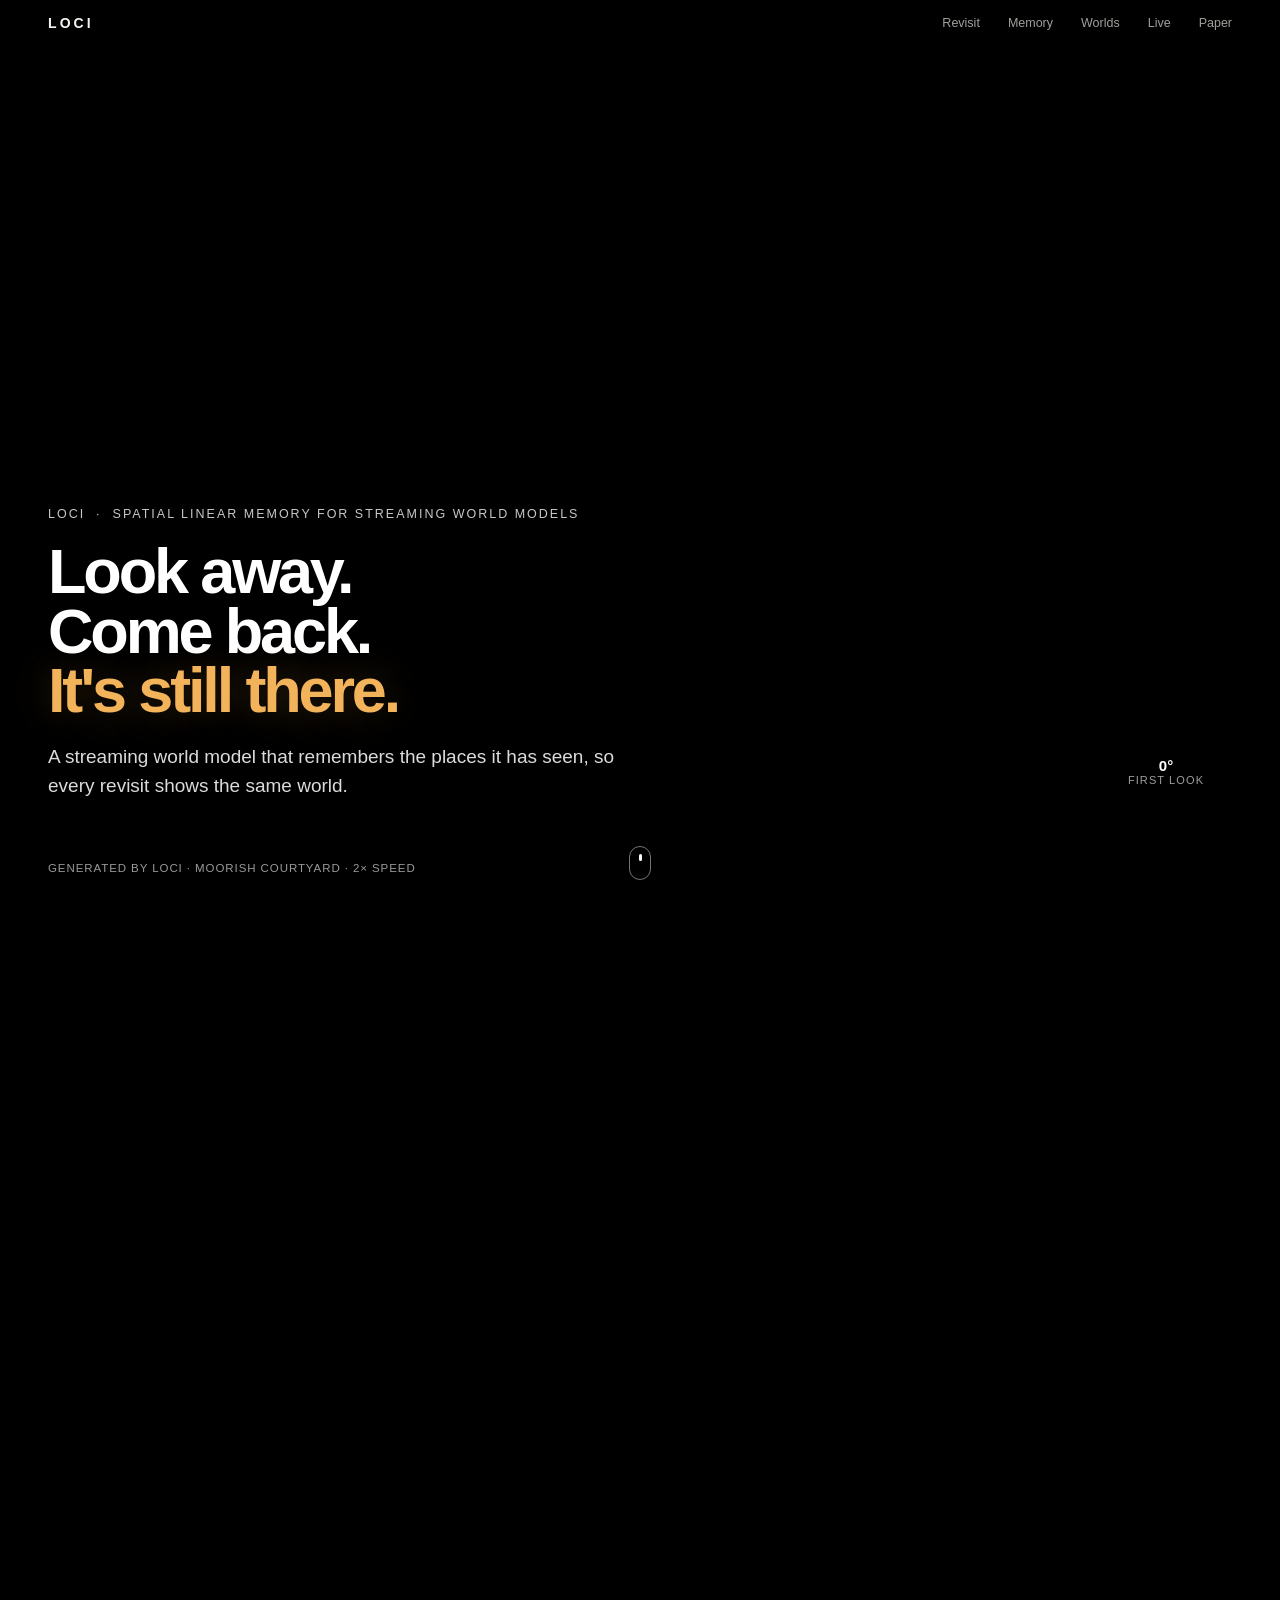
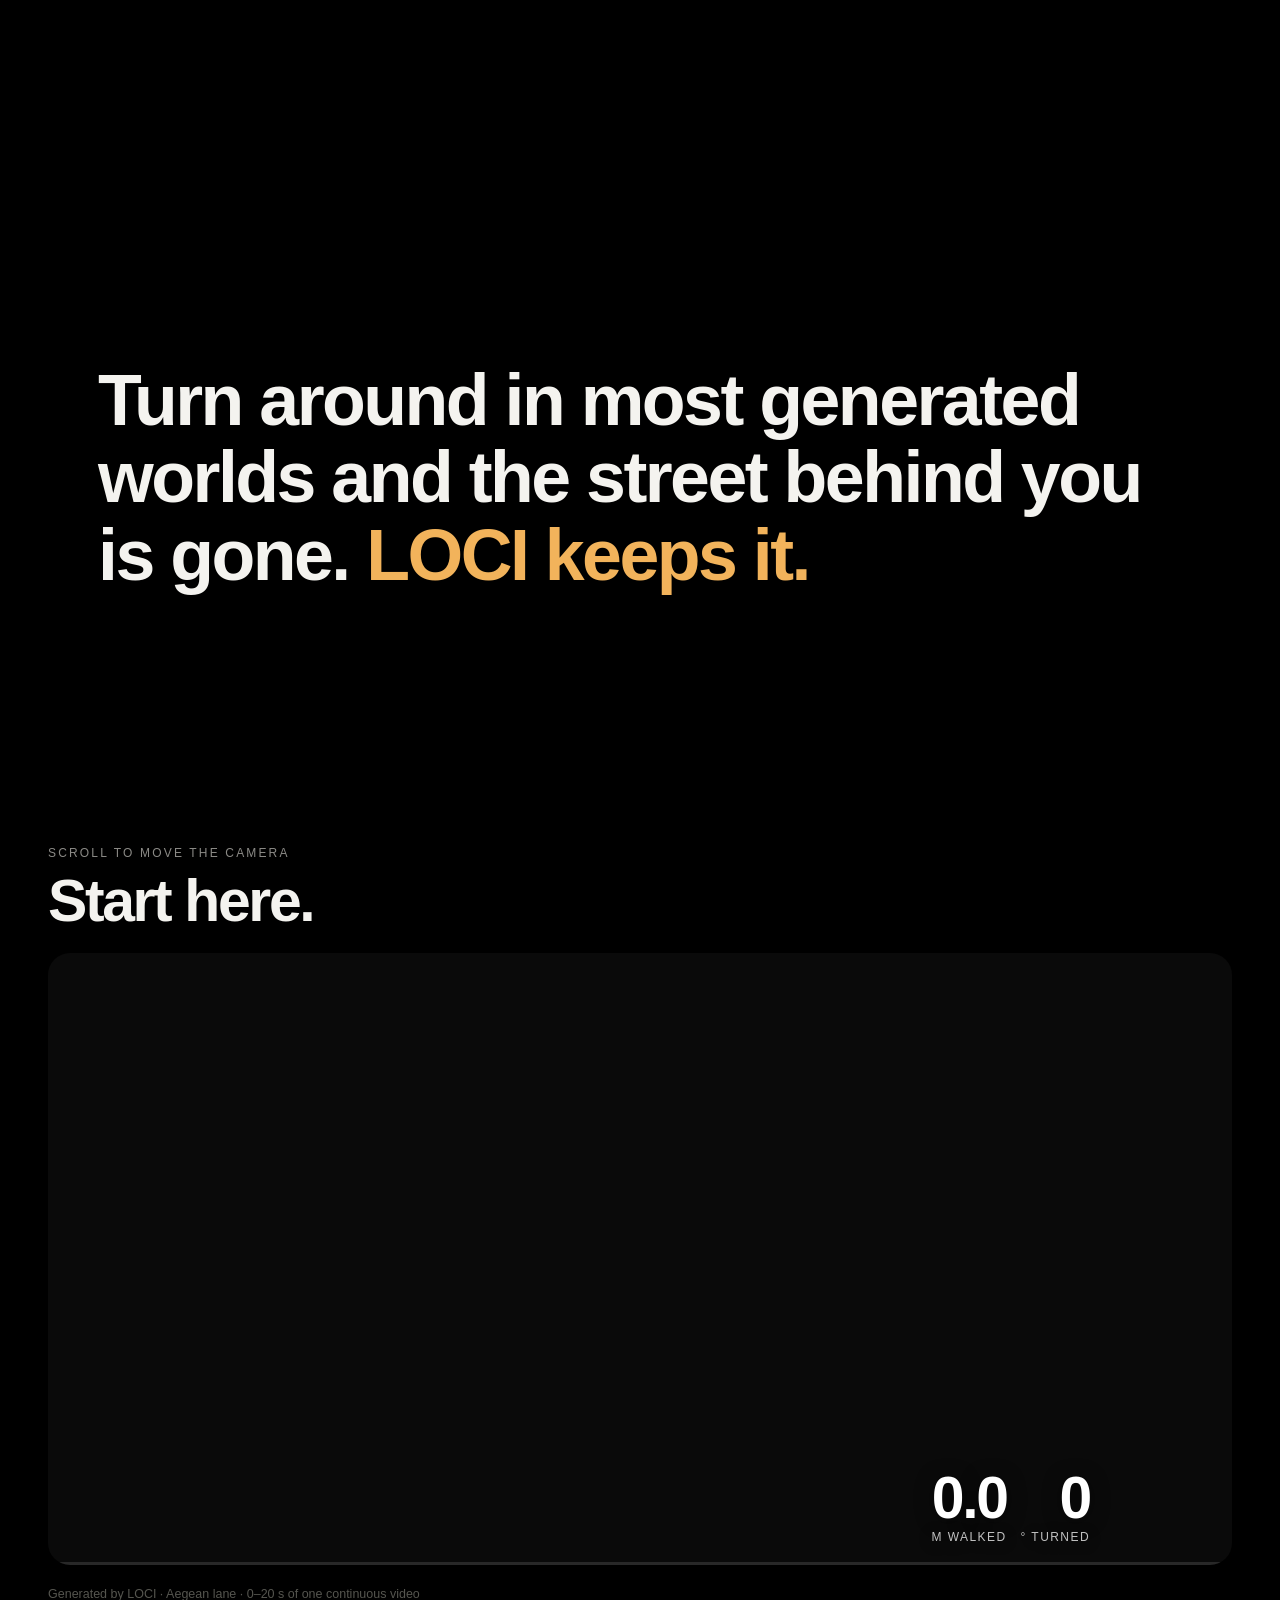
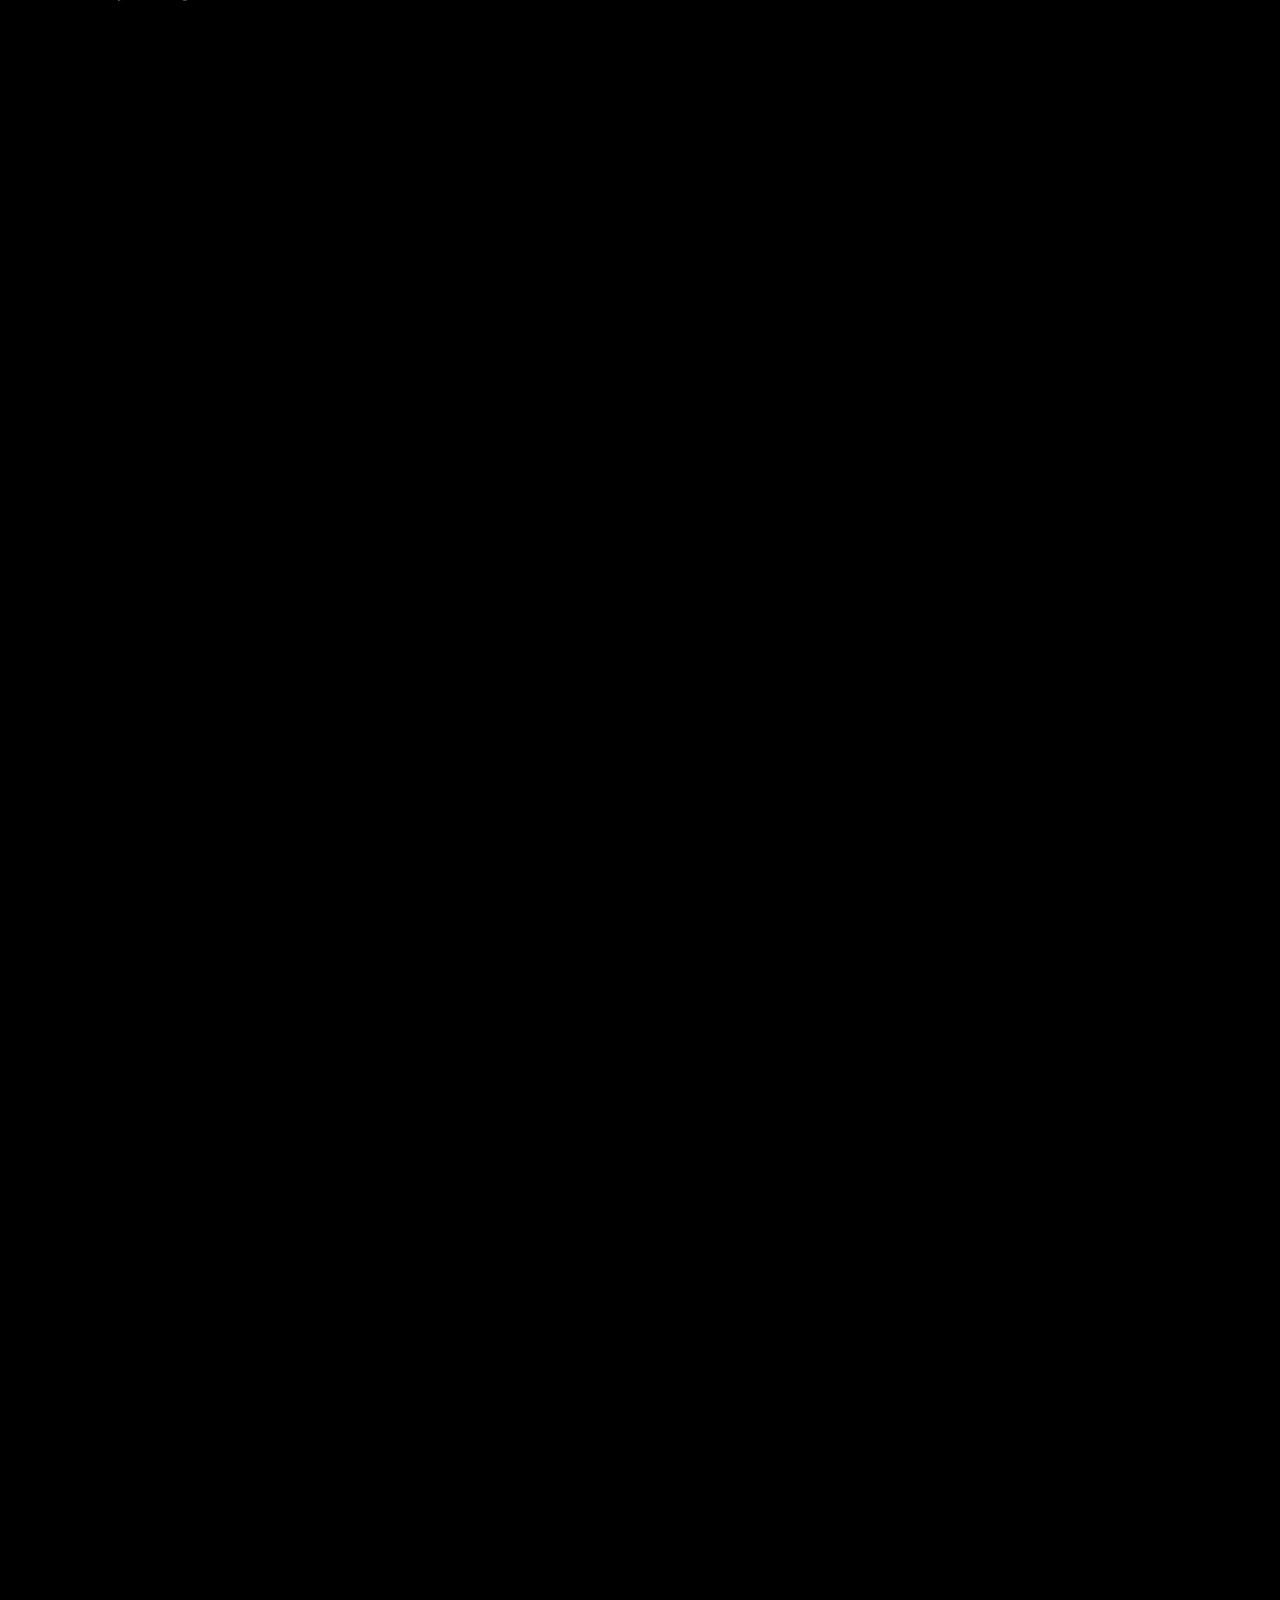
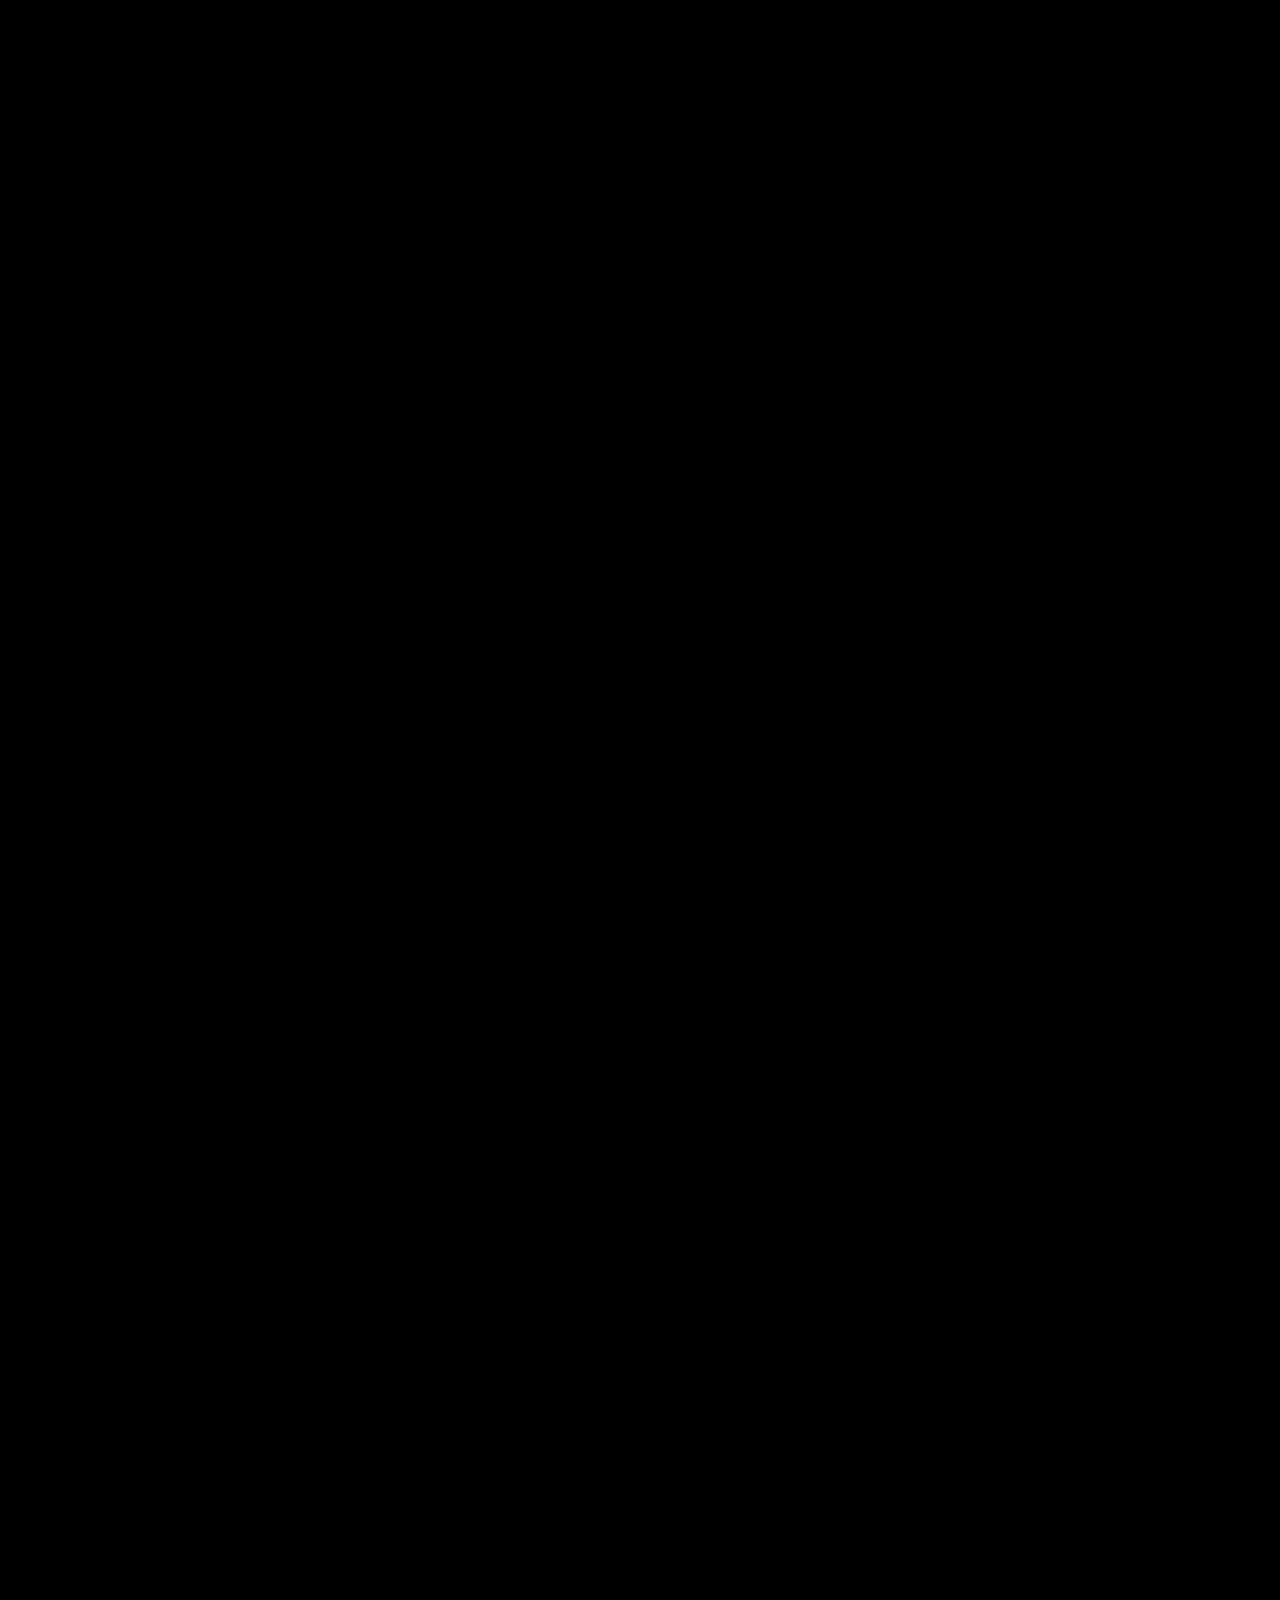
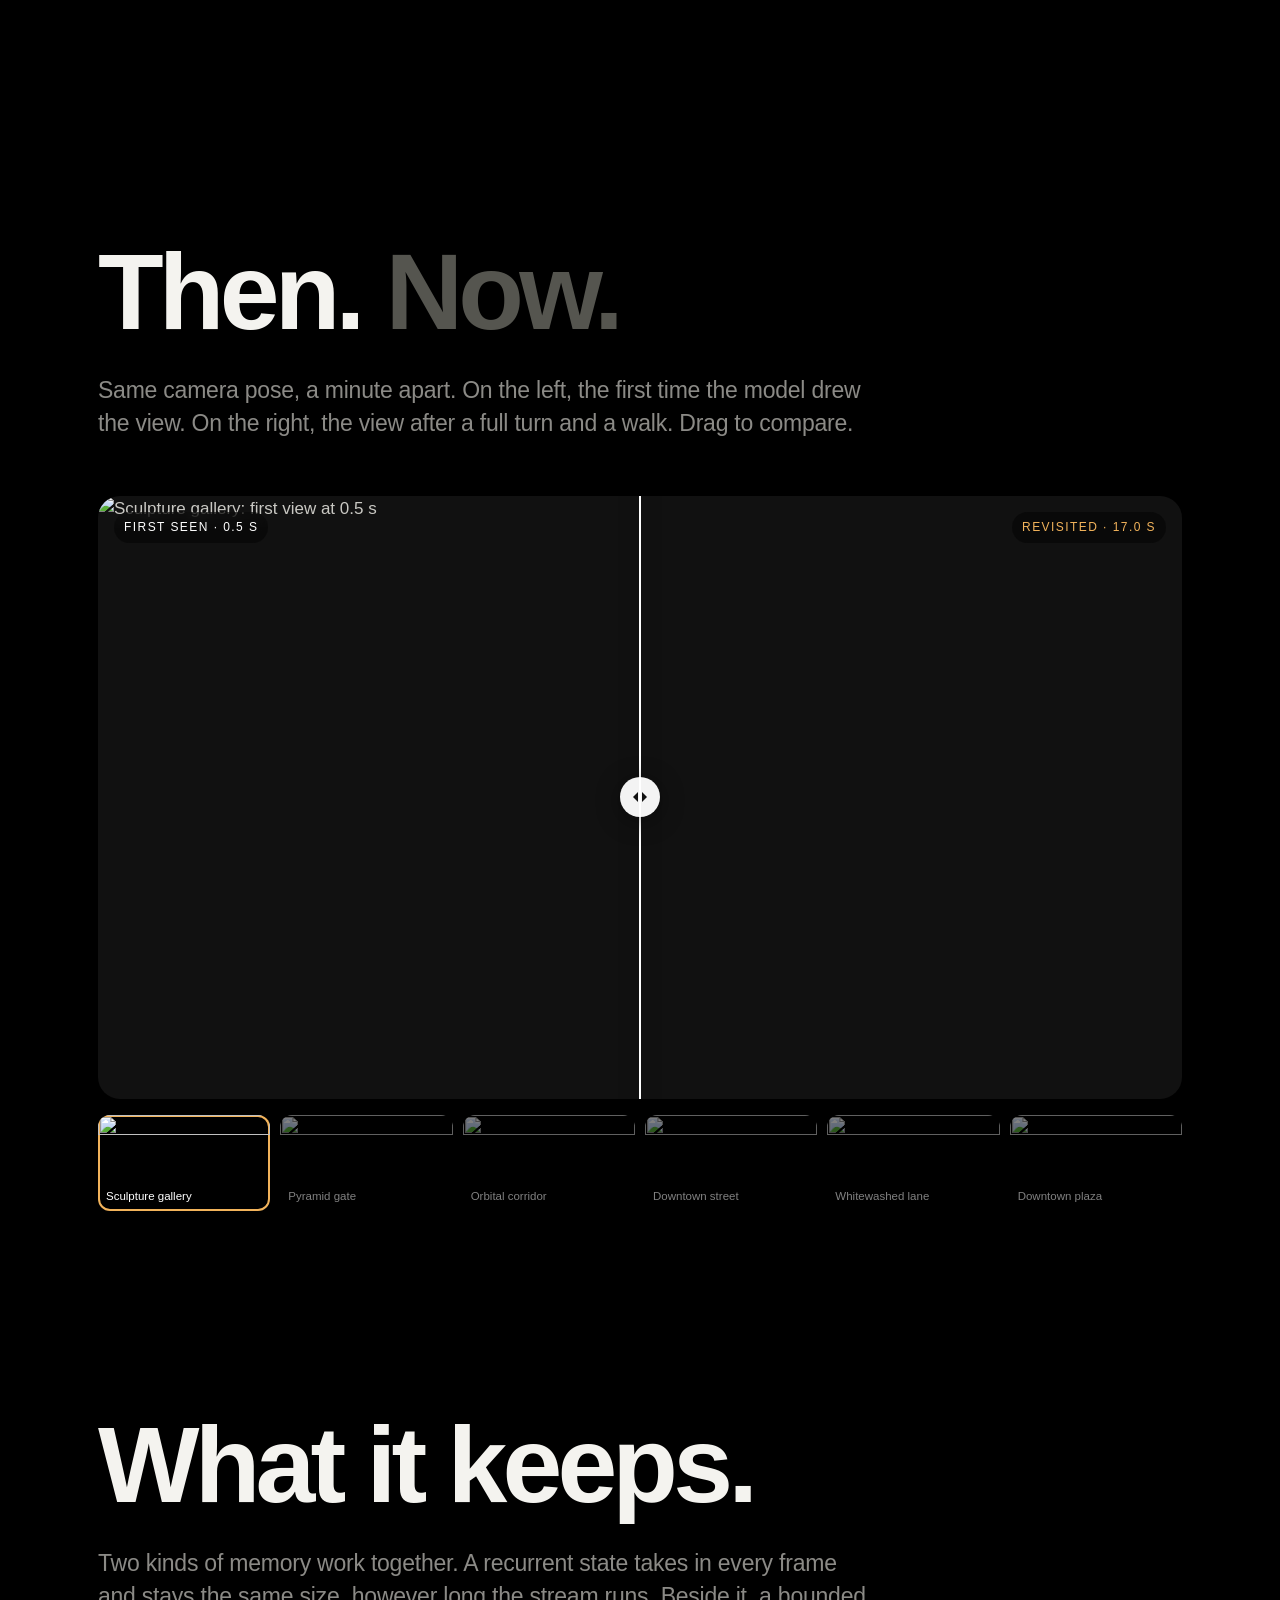
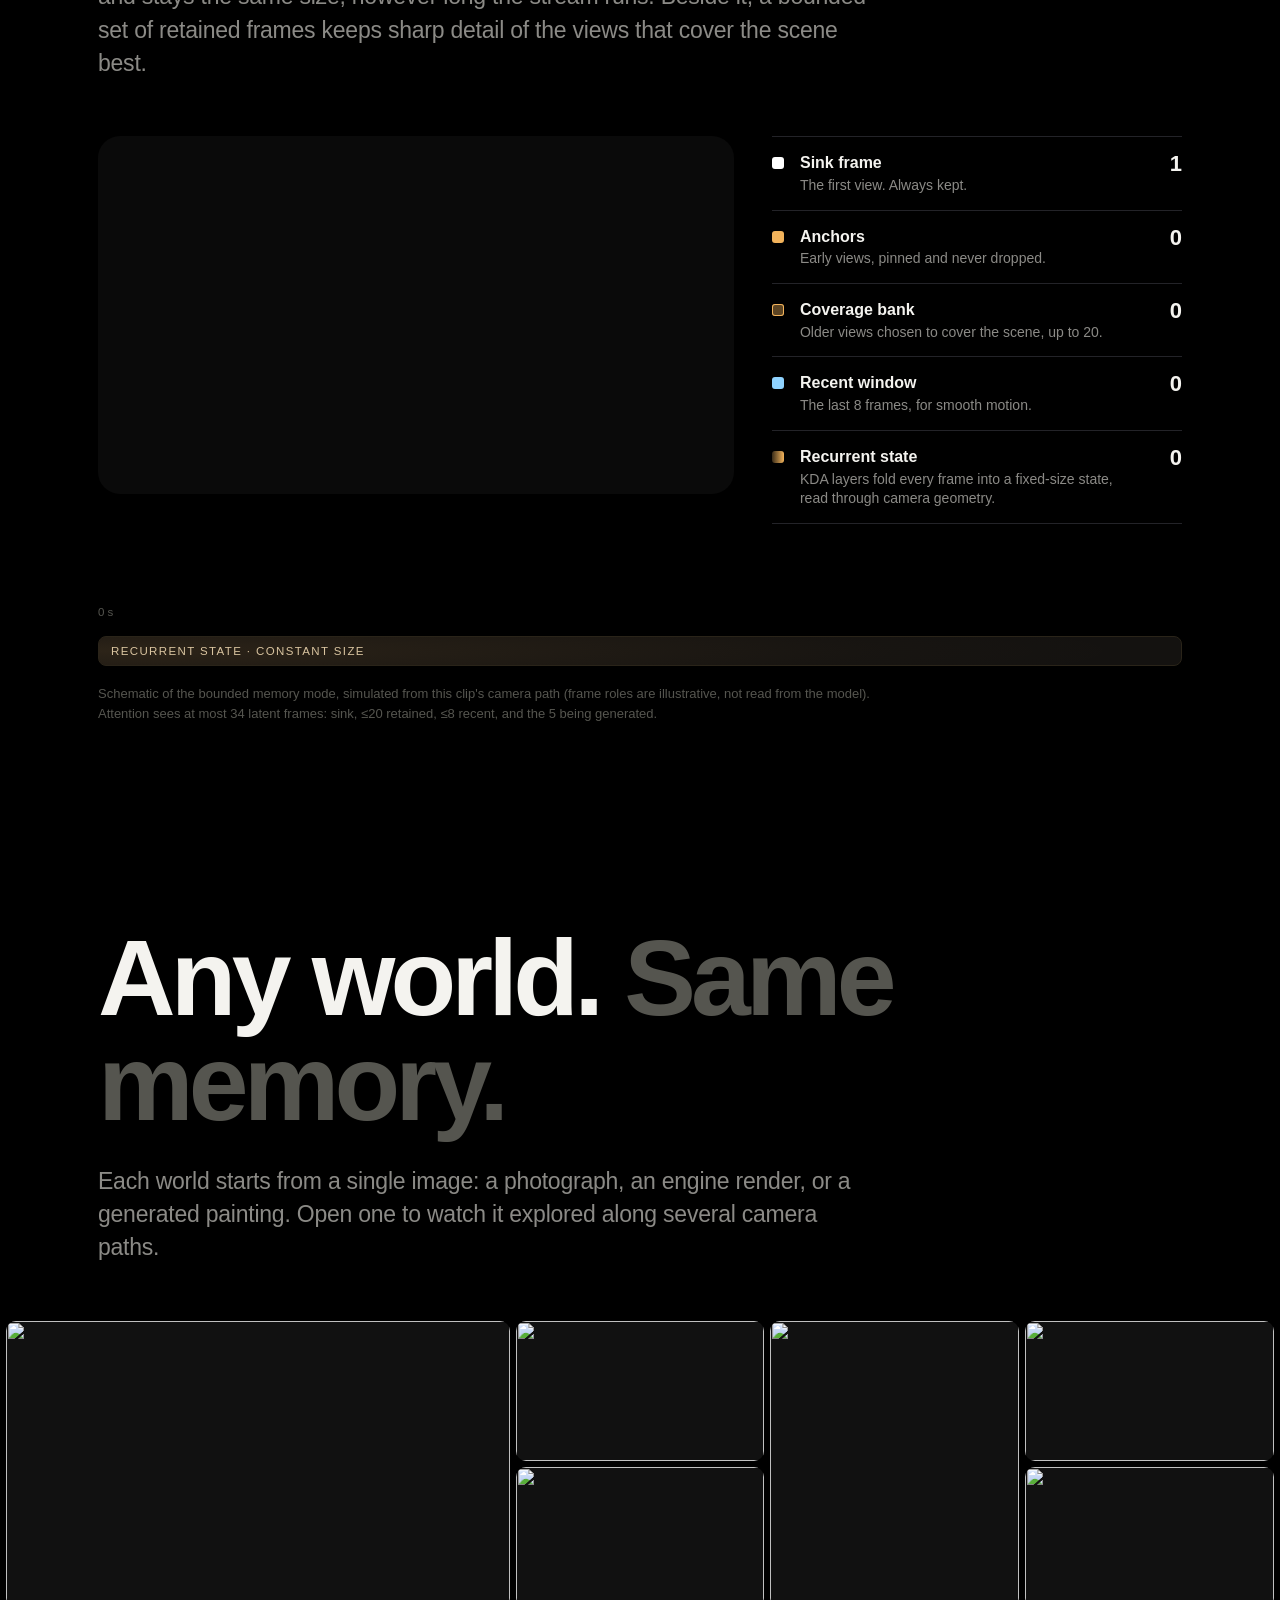
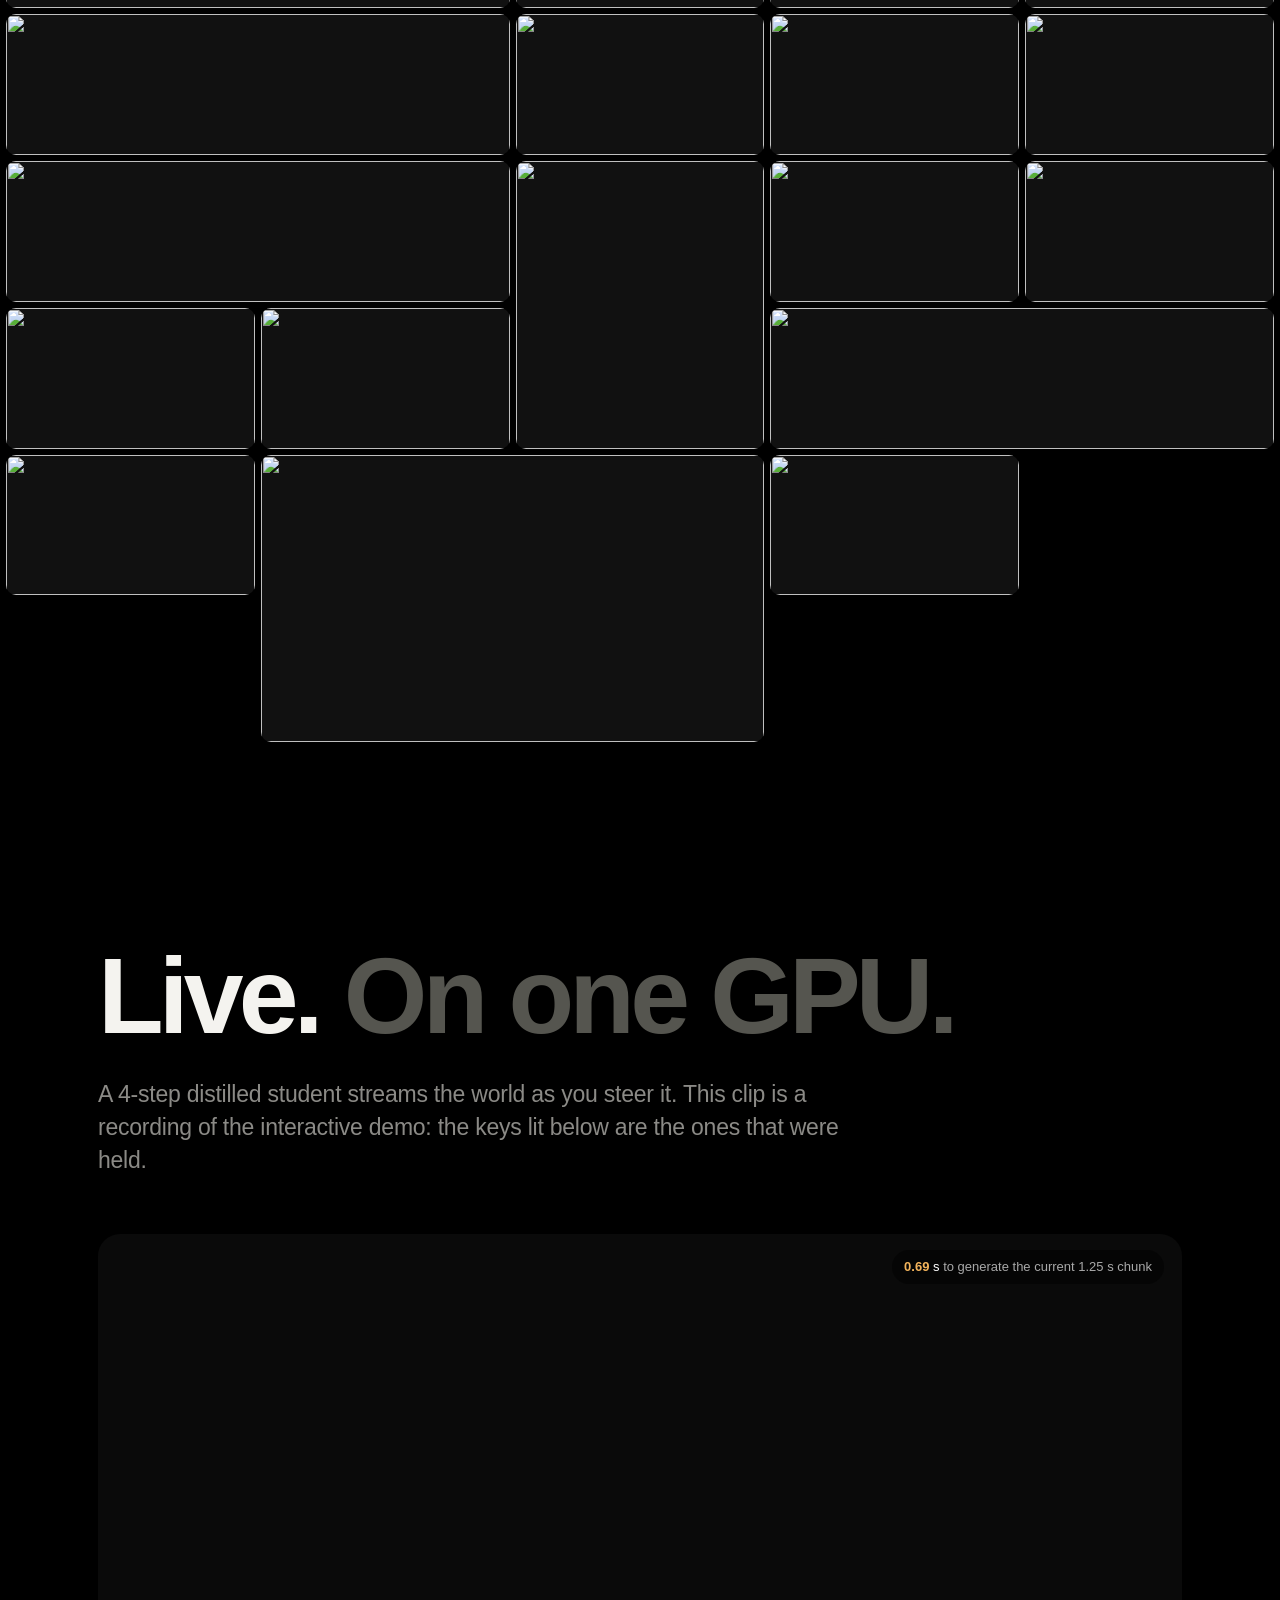
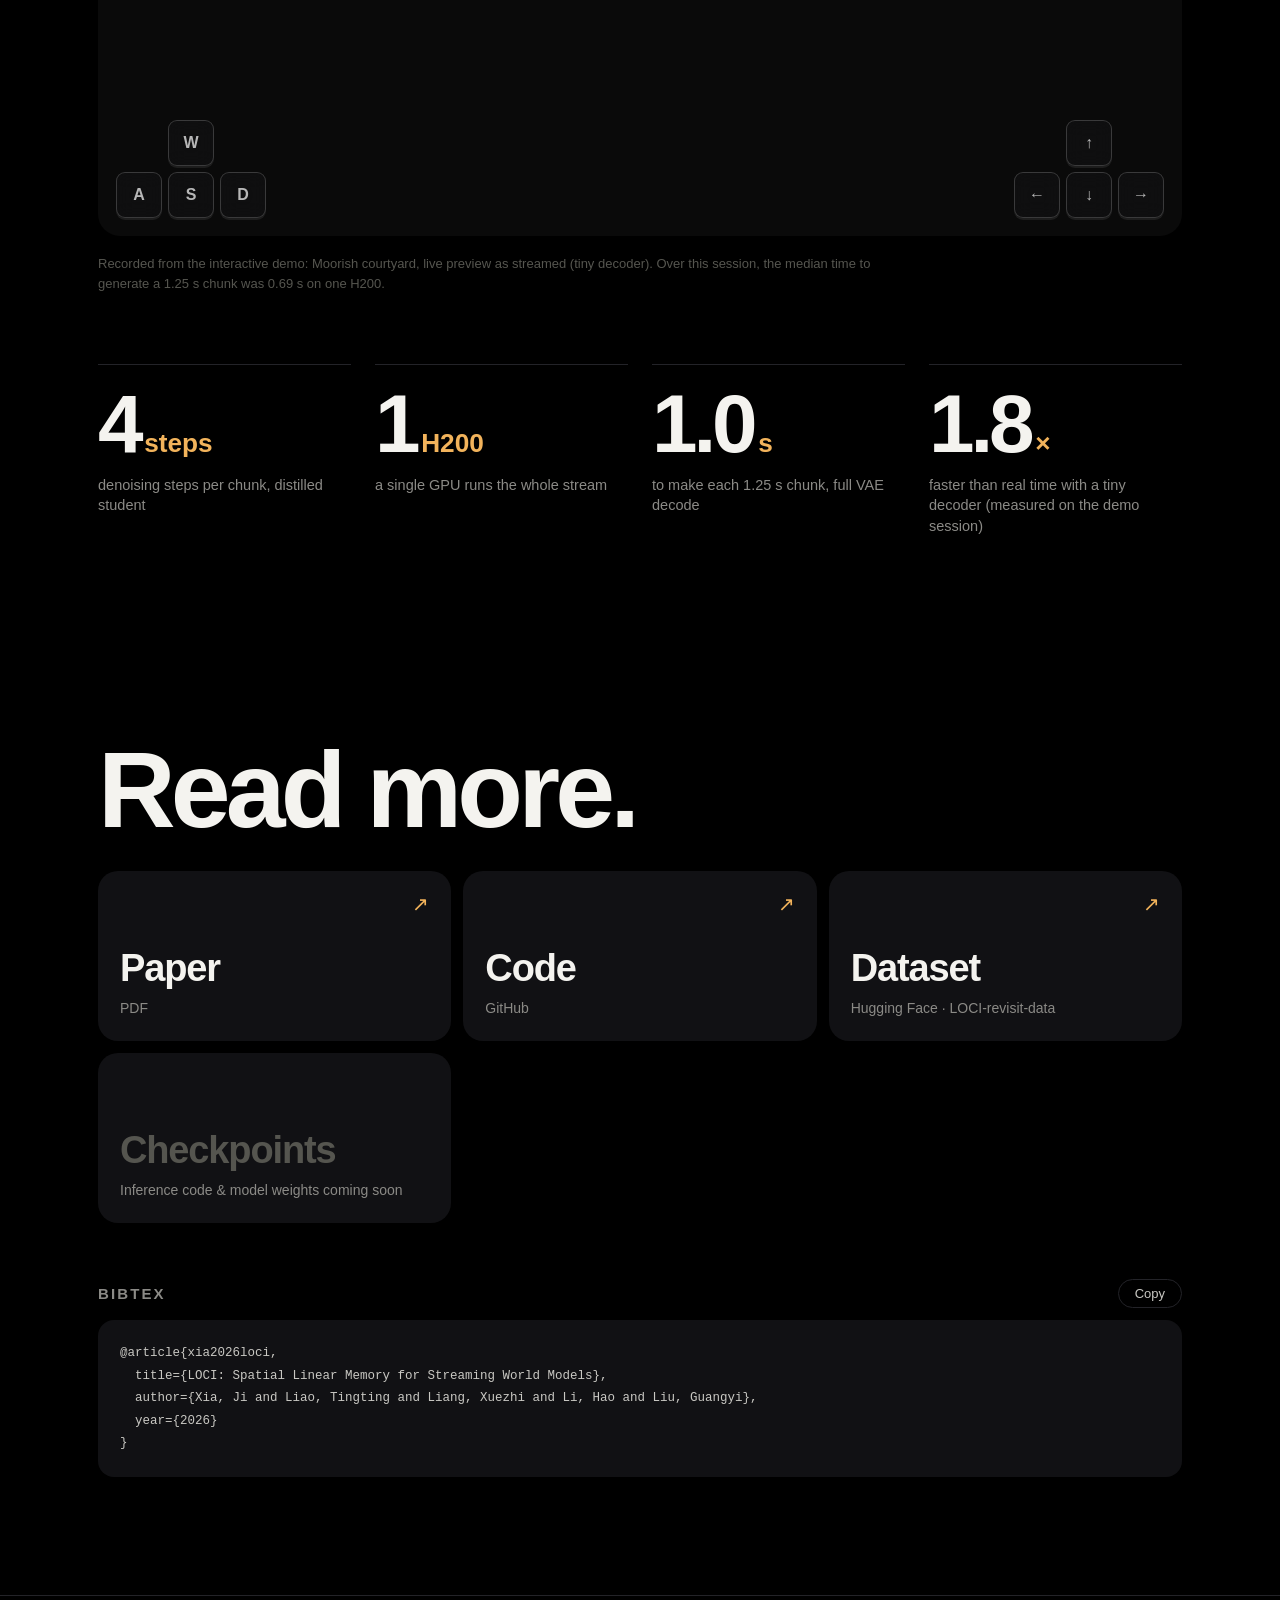
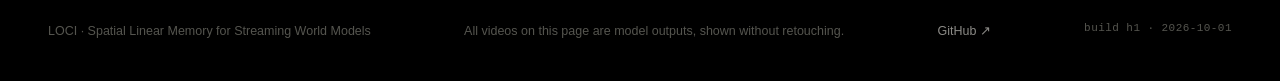
==== commit b470876b: "Credits: larger title, prominent links, dataset link" ====
--- a/LOCI/index.html
+++ b/LOCI/index.html
@@ -8,7 +8,7 @@
   <meta name="theme-color" content="#000000">
   <link rel="icon" href="favicon.svg" type="image/svg+xml">
   <link rel="preload" href="manifest.json" as="fetch" crossorigin>
-  <link rel="stylesheet" href="style.css?v=h3">
+  <link rel="stylesheet" href="style.css?v=h10">
 </head>
 <body>
 <a class="skip" href="#credits">Skip to paper details</a>
@@ -47,7 +47,7 @@
       <h2 class="credits-title">LOCI: Spatial Linear Memory for Streaming World Models</h2>
       <p class="authors">Ji Xia<sup>1</sup> · Tingting Liao<sup>1</sup> · Xuezhi Liang<sup>1</sup> · Hao Li<sup>2,3</sup> · Guangyi Liu<sup>1,†</sup></p>
       <p class="affiliations"><sup>1</sup> Institute of Foundation Models, Mohamed bin Zayed University of Artificial Intelligence <br><sup>2</sup> Mohamed bin Zayed University of Artificial Intelligence &nbsp; <sup>3</sup> Pinscreen <br><span>† Corresponding author</span></p>
-      <p class="credit-links"><a href="assets/paper.pdf">Paper</a><a href="https://arxiv.org/abs/placeholder" class="arxiv-link" hidden>arXiv</a><a href="https://github.com/xiaji2021/LOCI">Code</a><a href="#bibtex">BibTeX</a><span>Inference code &amp; model weights coming soon</span></p>
+      <p class="credit-links"><a class="btn" href="assets/paper.pdf">Paper <i>↗</i></a><a class="btn arxiv-link" href="https://arxiv.org/abs/placeholder" hidden>arXiv <i>↗</i></a><a class="btn" href="https://github.com/xiaji2021/LOCI">Code <i>↗</i></a><a class="btn" href="https://huggingface.co/datasets/sum0214/LOCI-revisit-data">Dataset <i>↗</i></a><span class="btn soon" aria-disabled="true">Checkpoints <em>coming soon</em></span><a class="btn ghost" href="#bibtex">BibTeX</a></p>
     </div>
     </div>
   </section>
@@ -158,7 +158,8 @@
       <div class="res reveal">
         <a href="assets/paper.pdf"><span>Paper</span><small>PDF</small><i aria-hidden="true">↗</i></a>
         <a href="https://github.com/xiaji2021/LOCI"><span>Code</span><small>GitHub</small><i aria-hidden="true">↗</i></a>
-        <div><span>Weights</span><small>Inference code &amp; model weights coming soon</small></div>
+        <a href="https://huggingface.co/datasets/sum0214/LOCI-revisit-data"><span>Dataset</span><small>Hugging Face · LOCI-revisit-data</small><i aria-hidden="true">↗</i></a>
+        <div><span>Checkpoints</span><small>Inference code &amp; model weights coming soon</small></div>
       </div>
       <div class="cite reveal" id="citation">
         <div class="cite-head"><h3>BibTeX</h3><button type="button" id="copy-citation">Copy</button></div>
@@ -189,6 +190,6 @@
   </div>
 </div>
 
-<script src="app.js?v=h7" defer></script>
+<script src="app.js?v=h9" defer></script>
 </body>
 </html>
--- a/LOCI/style.css
+++ b/LOCI/style.css
@@ -79,10 +79,19 @@
 .hero-credits{position:absolute;inset:0;z-index:4;display:flex;flex-direction:column;align-items:center;justify-content:center;text-align:center;padding:0 var(--gut);opacity:0;transform:translateY(24px);pointer-events:none;will-change:opacity,transform}
 .hero-credits .credits-title,.hero-credits .authors{color:#fff}
 .hero-credits .affiliations{color:rgba(255,255,255,.72)}
-.hero-credits .credit-links a{color:#fff;border-bottom:1px solid rgba(255,255,255,.35);padding-bottom:2px}
-.hero-credits .credit-links a:hover{color:var(--mem);border-color:var(--mem)}
-.hero-credits .credit-links span{color:rgba(255,255,255,.5)}
-.credits-title{font-size:clamp(24px,3vw,40px);max-width:22em;letter-spacing:-.025em;line-height:1.15;color:var(--ink);font-weight:600;margin:0 0 26px}
+.hero-credits .credit-links{gap:12px;margin-top:30px}
+.hero-credits .credit-links .btn{display:inline-flex;align-items:center;gap:8px;padding:12px 22px;border-radius:999px;border:1.5px solid rgba(255,255,255,.55);color:#fff;font-size:17px;font-weight:600;text-decoration:none;background:rgba(255,255,255,.06);backdrop-filter:blur(6px);transition:background .2s,border-color .2s,color .2s}
+.hero-credits .credit-links .btn i{font-style:normal;font-weight:400;opacity:.8}
+.hero-credits .credit-links a.btn:hover{background:var(--mem);border-color:var(--mem);color:#111}
+.hero-credits .credit-links .btn.ghost{border-color:rgba(255,255,255,.3);background:transparent}
+.hero-credits .credit-links .btn.soon{border-style:dashed;border-color:rgba(255,255,255,.35);color:rgba(255,255,255,.7);cursor:default}
+.hero-credits .credit-links .btn.soon em{font-style:normal;font-size:12px;letter-spacing:.08em;text-transform:uppercase;opacity:.75}
+.hero-credits .credit-links a:after{content:none}
+.hero-credits .credit-links [hidden]{display:none}
+.hero-credits .credit-links span.btn{flex-basis:auto;font-size:17px}
+.hero-credits .authors{font-size:clamp(17px,1.9vw,22px)}
+.hero-credits .affiliations{font-size:14.5px}
+.credits-title{font-size:clamp(30px,4.2vw,58px);max-width:18em;letter-spacing:-.025em;line-height:1.15;color:var(--ink);font-weight:600;margin:0 0 26px}
 .authors{font-size:clamp(16px,1.8vw,19px);color:var(--ink);margin:0 0 12px}
 .authors sup,.affiliations sup{font-size:.62em}
 .affiliations{font-size:13.5px;color:var(--mut);line-height:1.7;margin:0}
@@ -243,6 +252,7 @@
   .res{grid-template-columns:1fr}.res>a,.res>div{min-height:110px}
 }
 @media (max-width:600px){
+  .hero-credits .credit-links .btn{padding:10px 16px;font-size:15px}
   body{font-size:16px}
   .bar nav a:nth-child(n+4){display:none}
   .hero-ring{width:88px;right:16px;top:64px;bottom:auto}
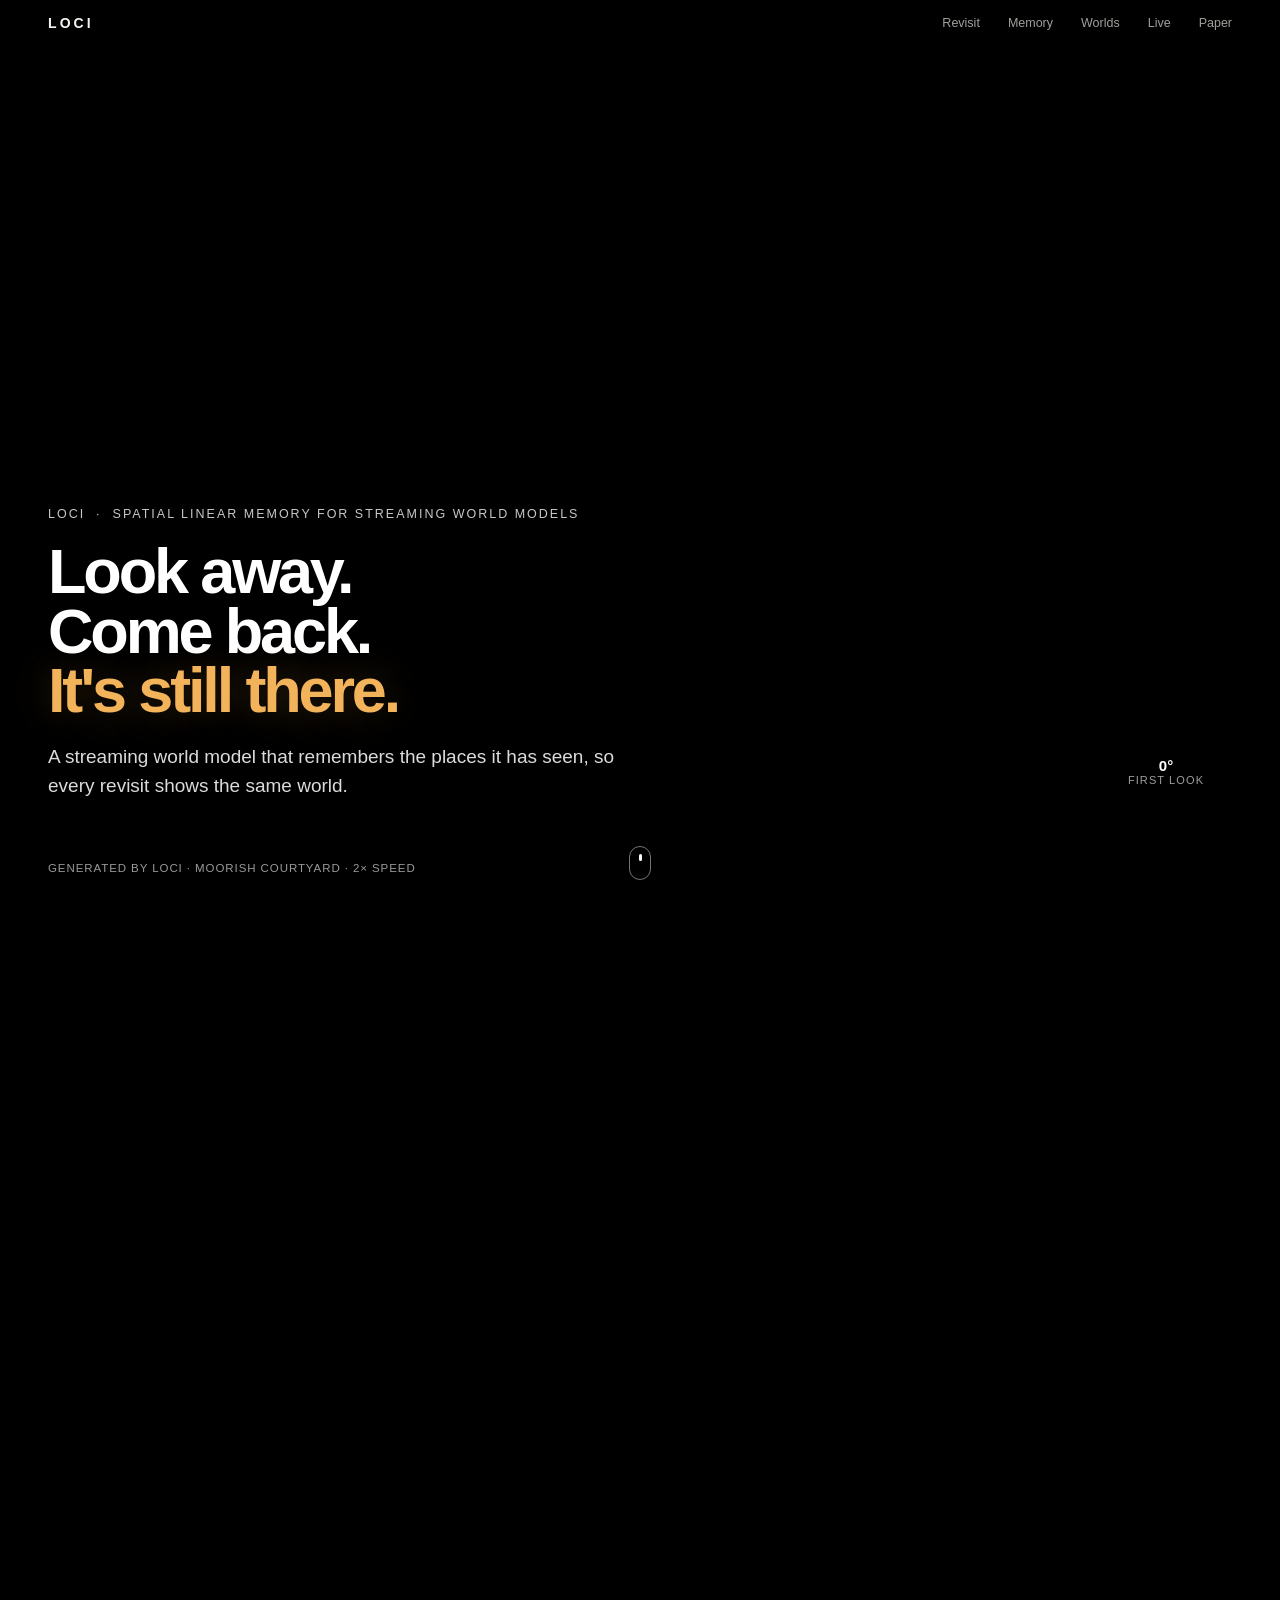
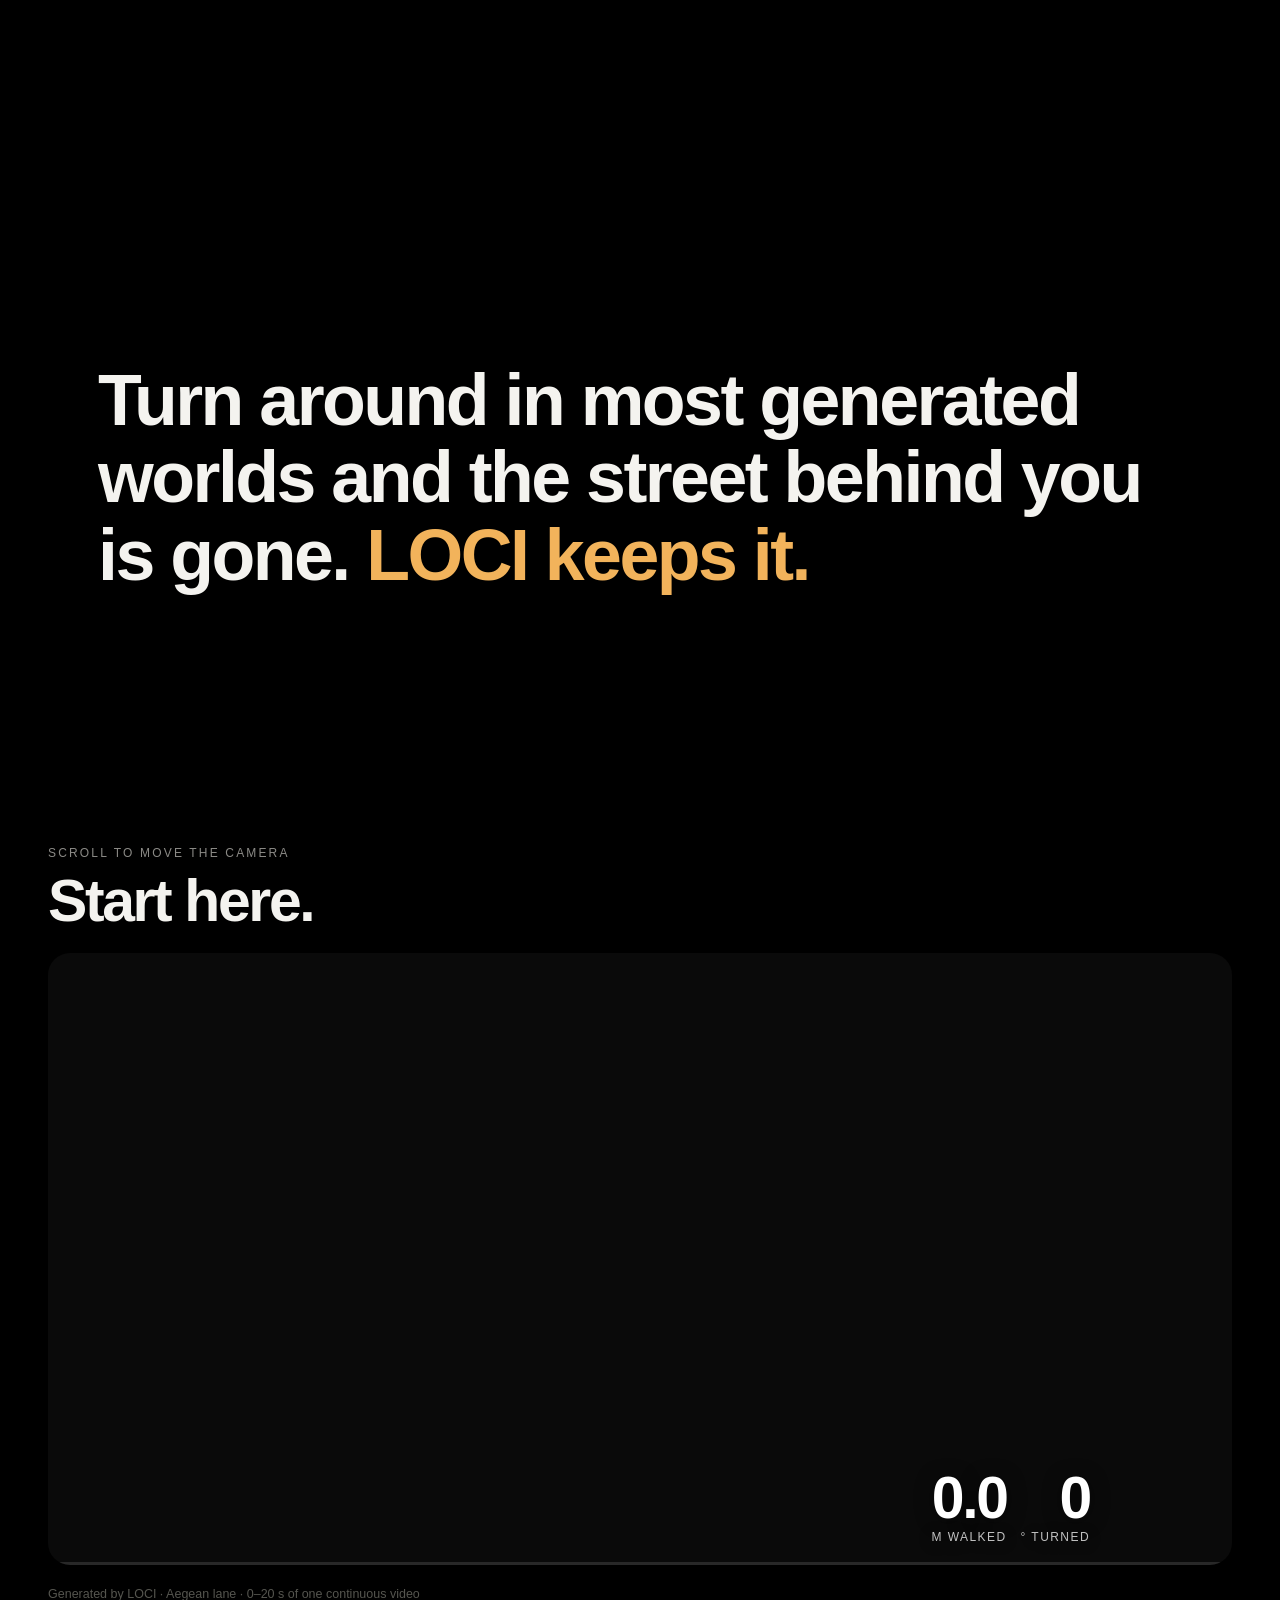
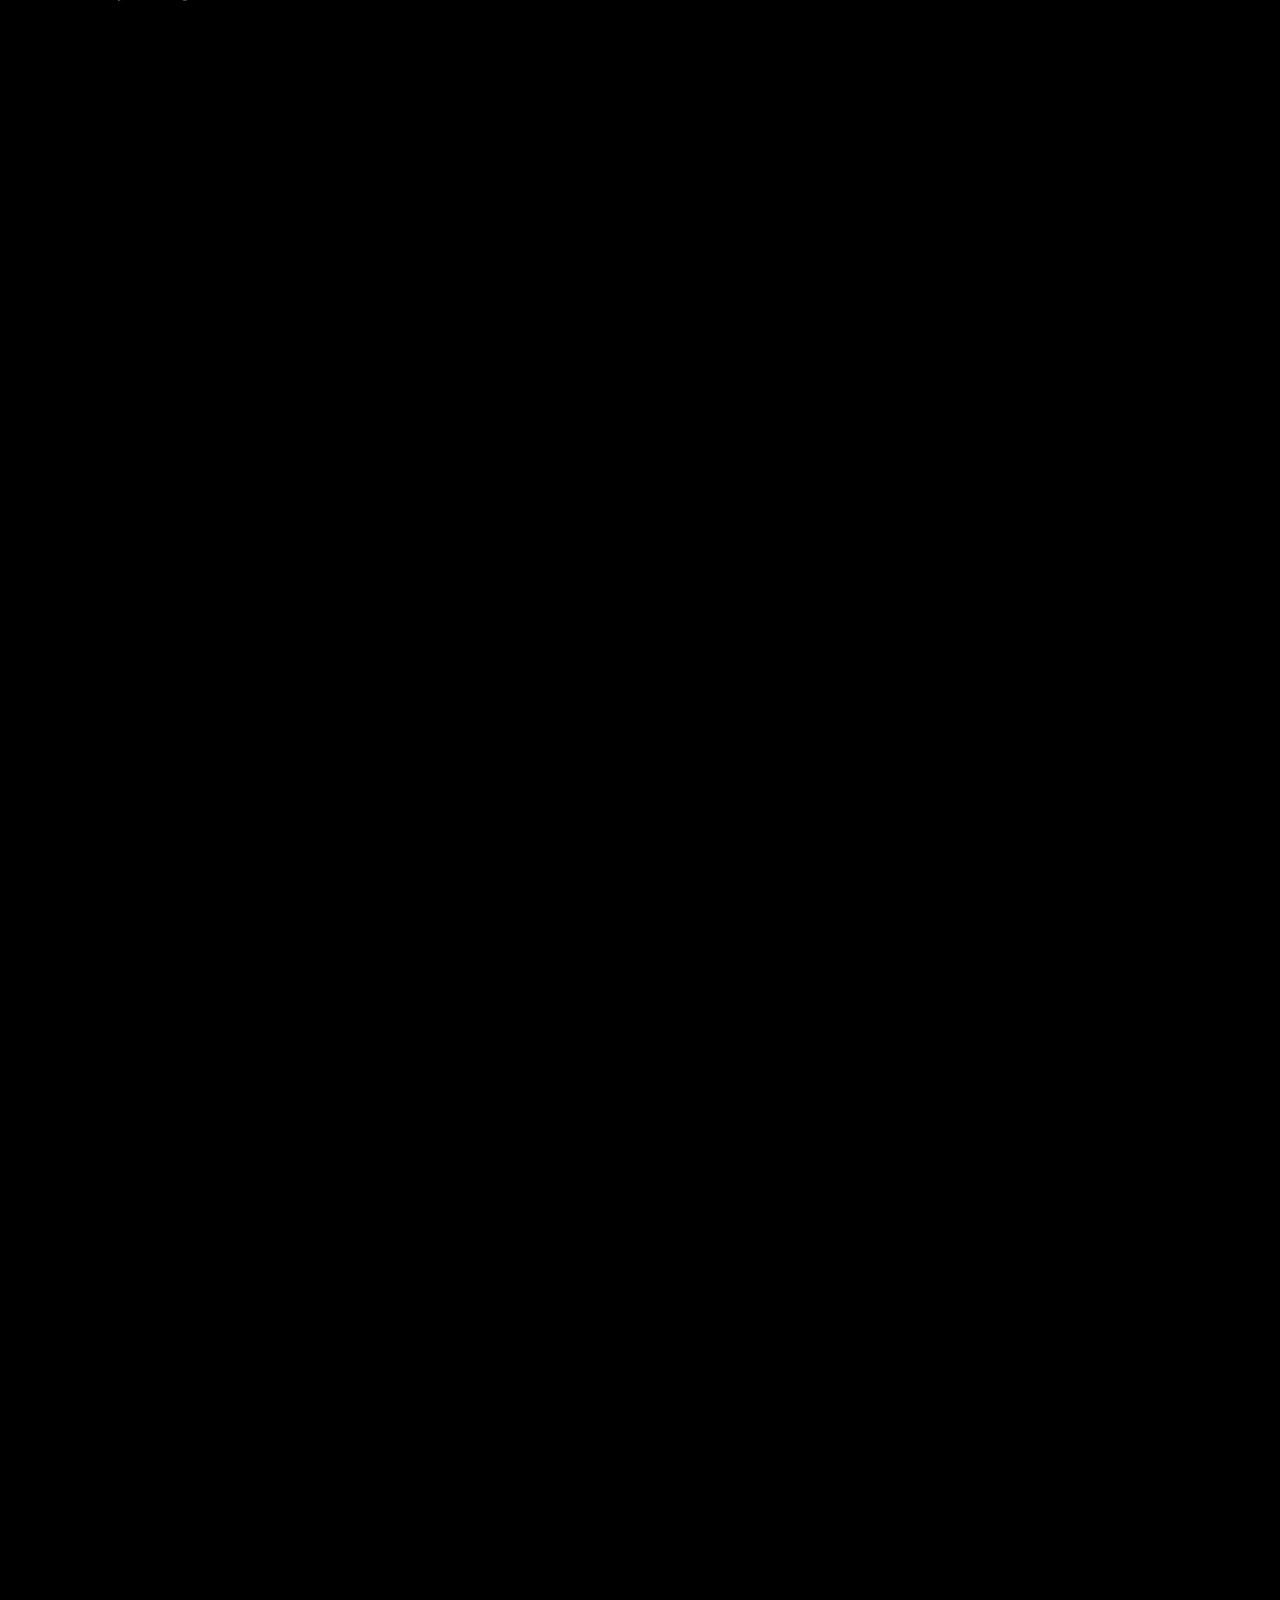
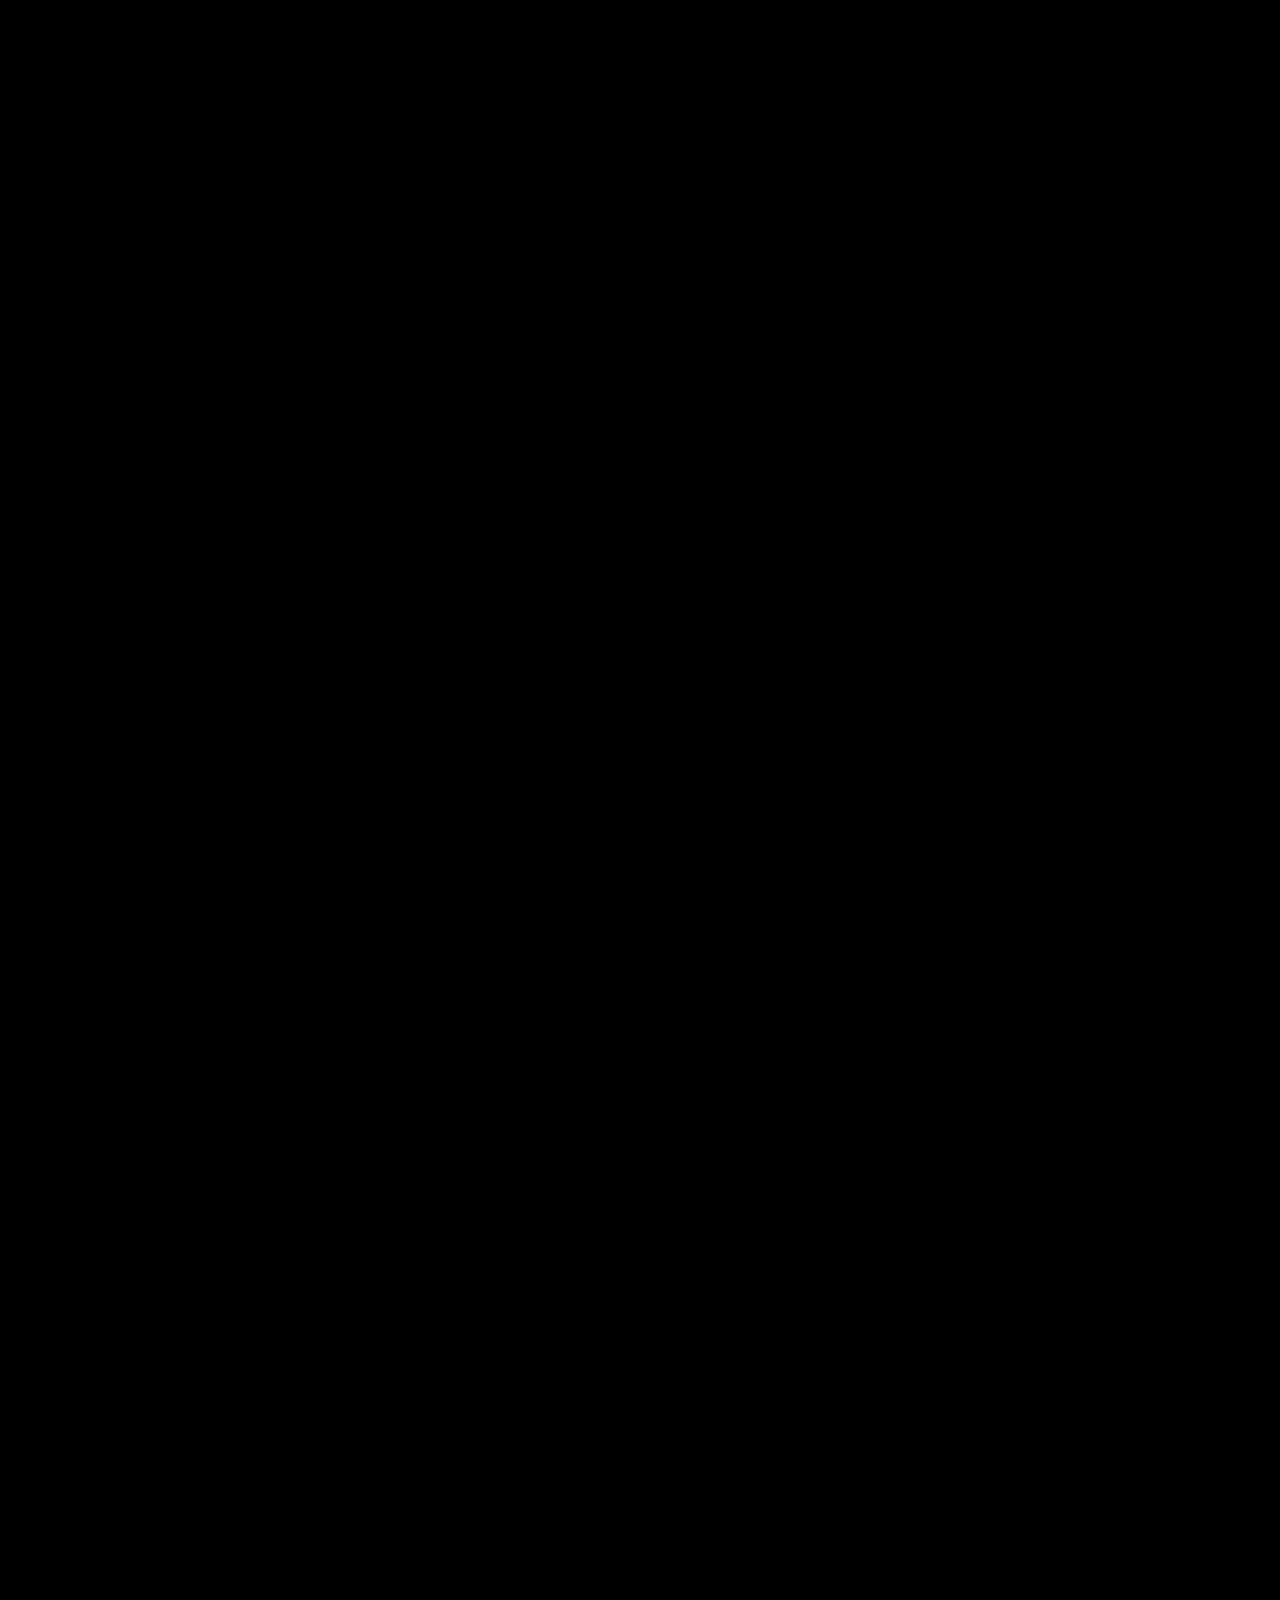
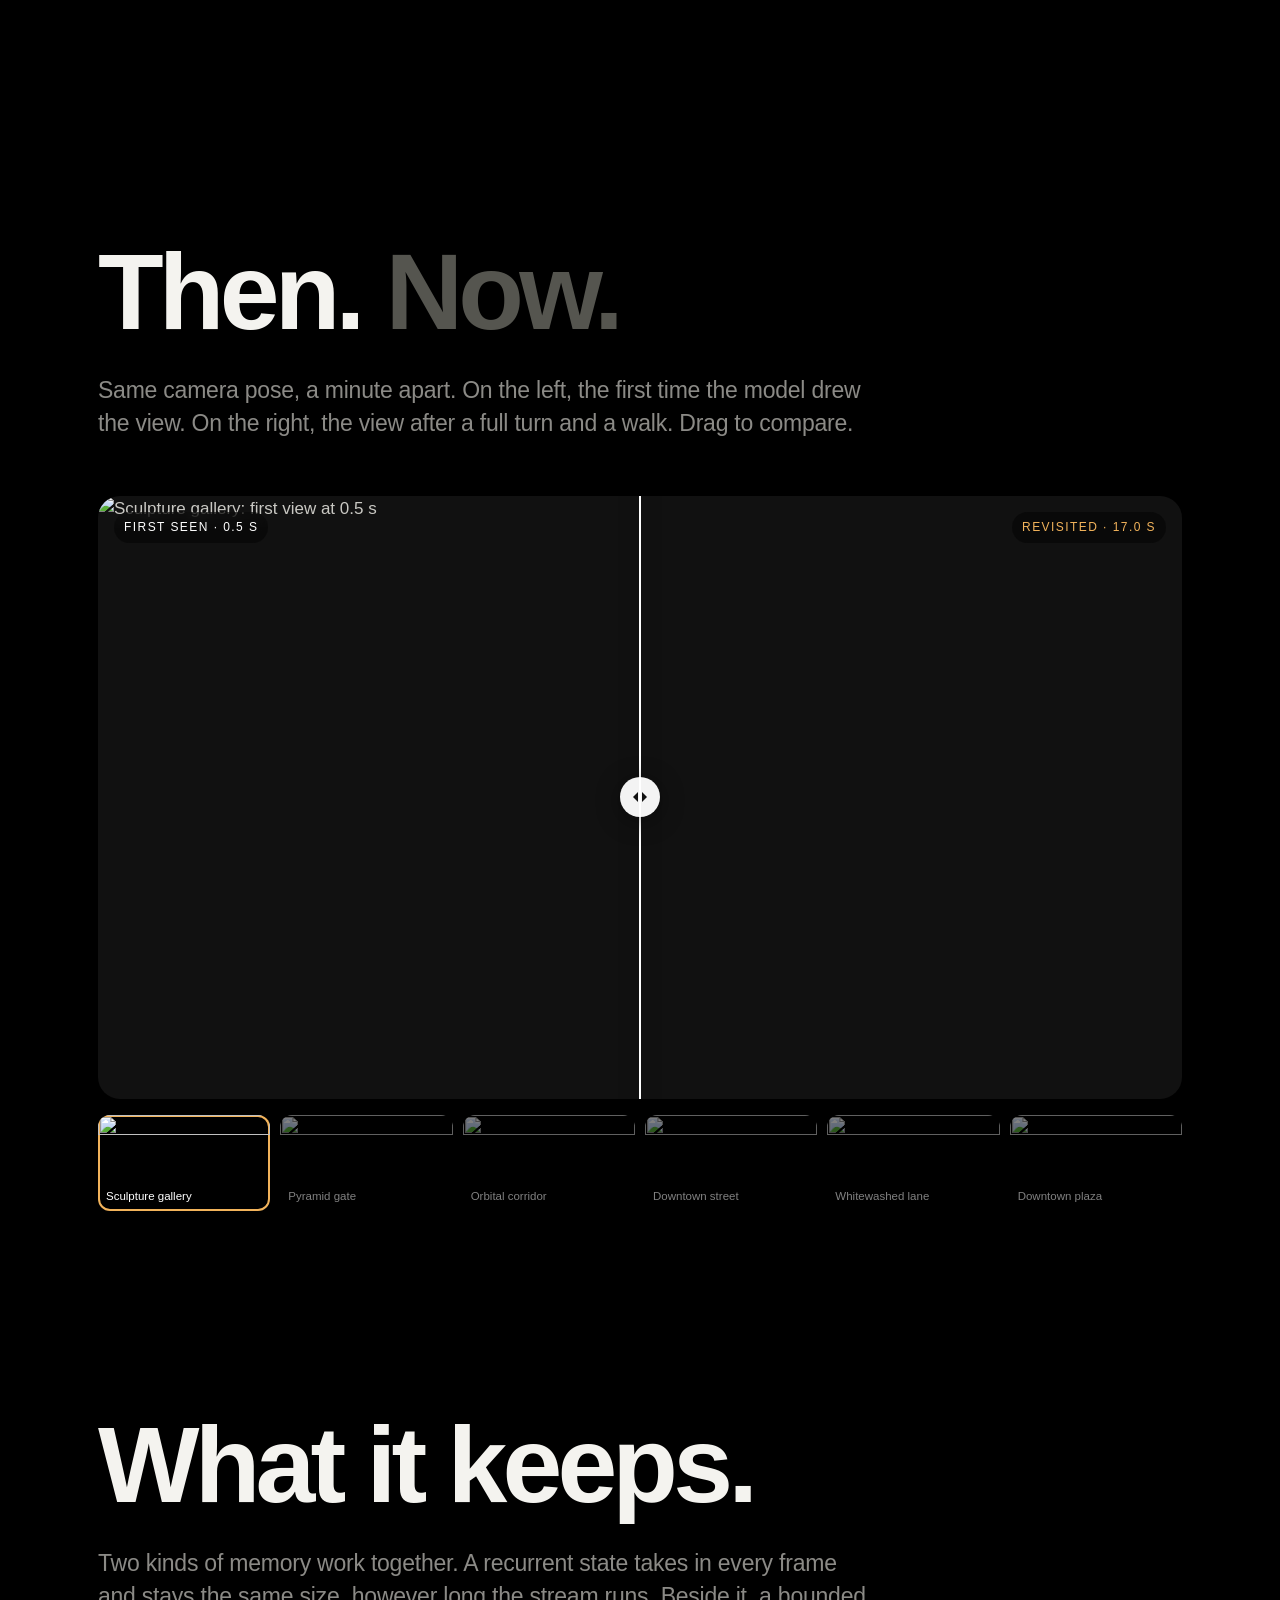
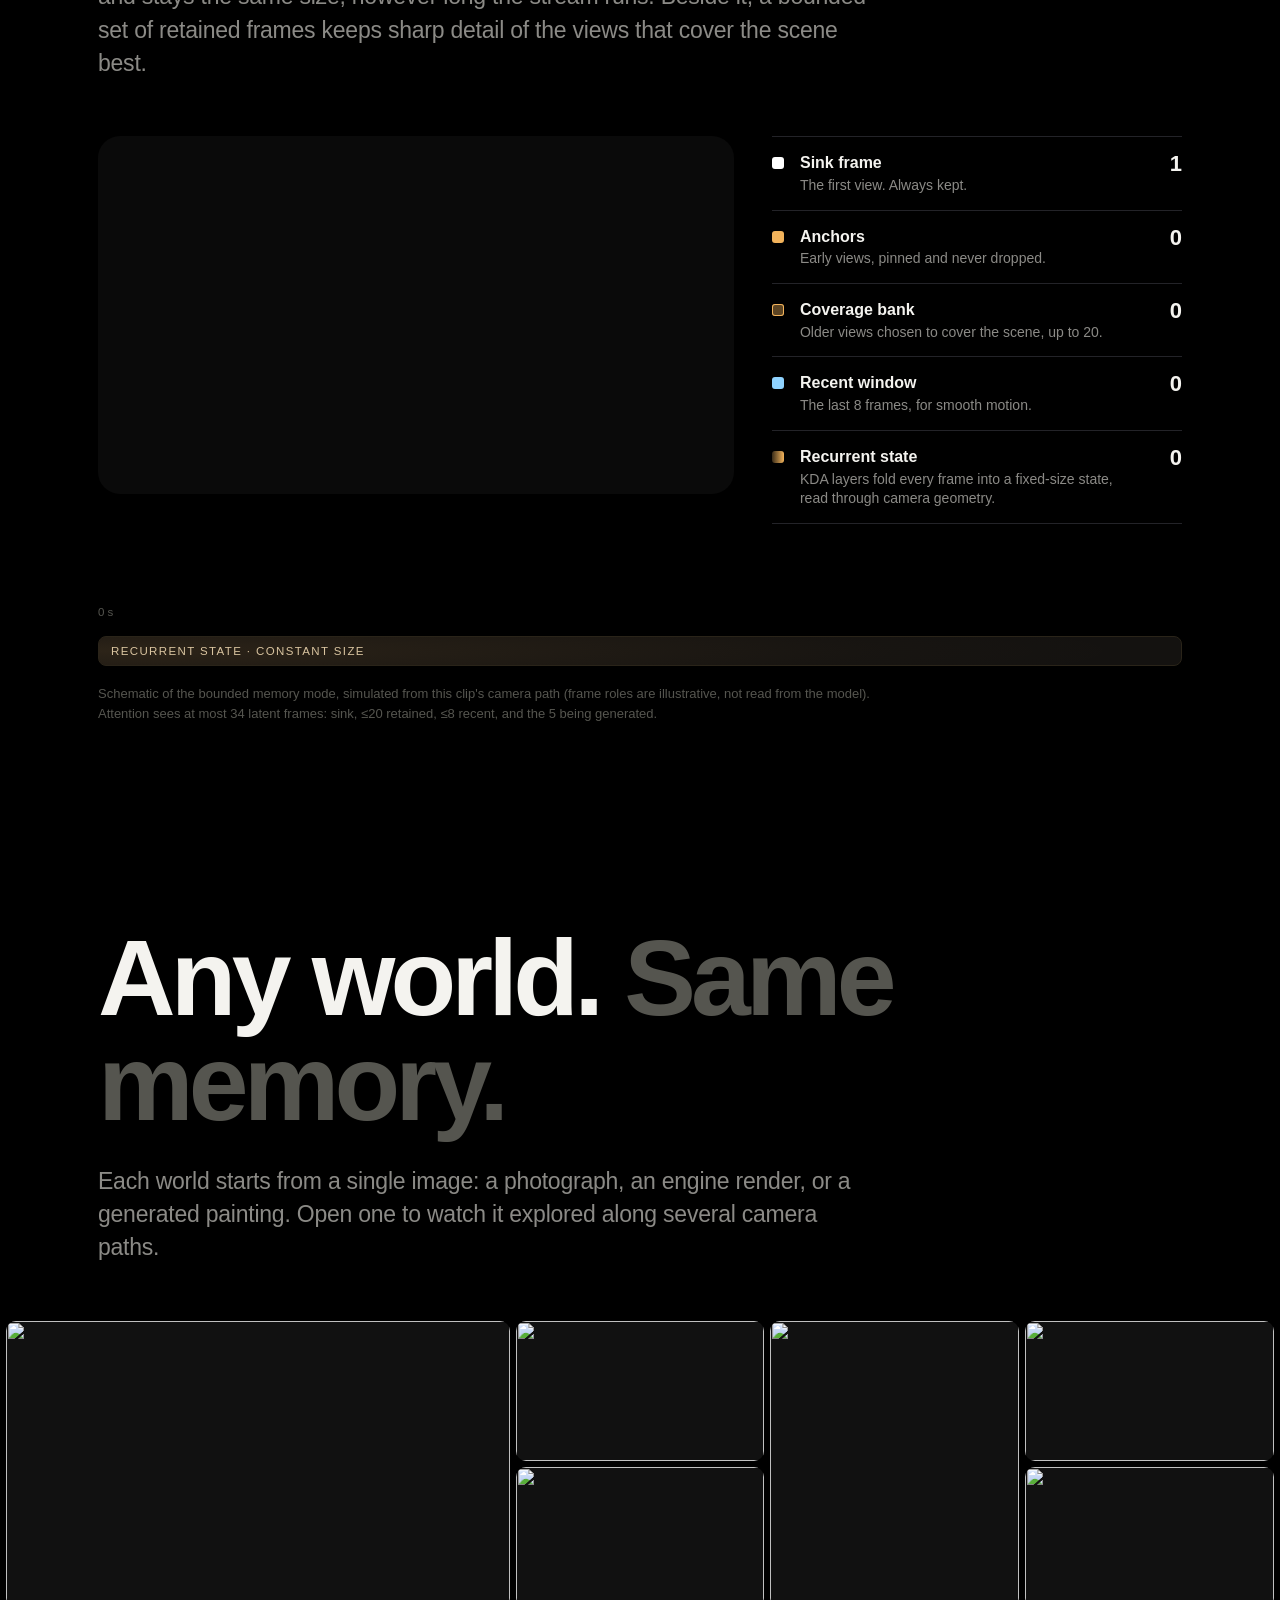
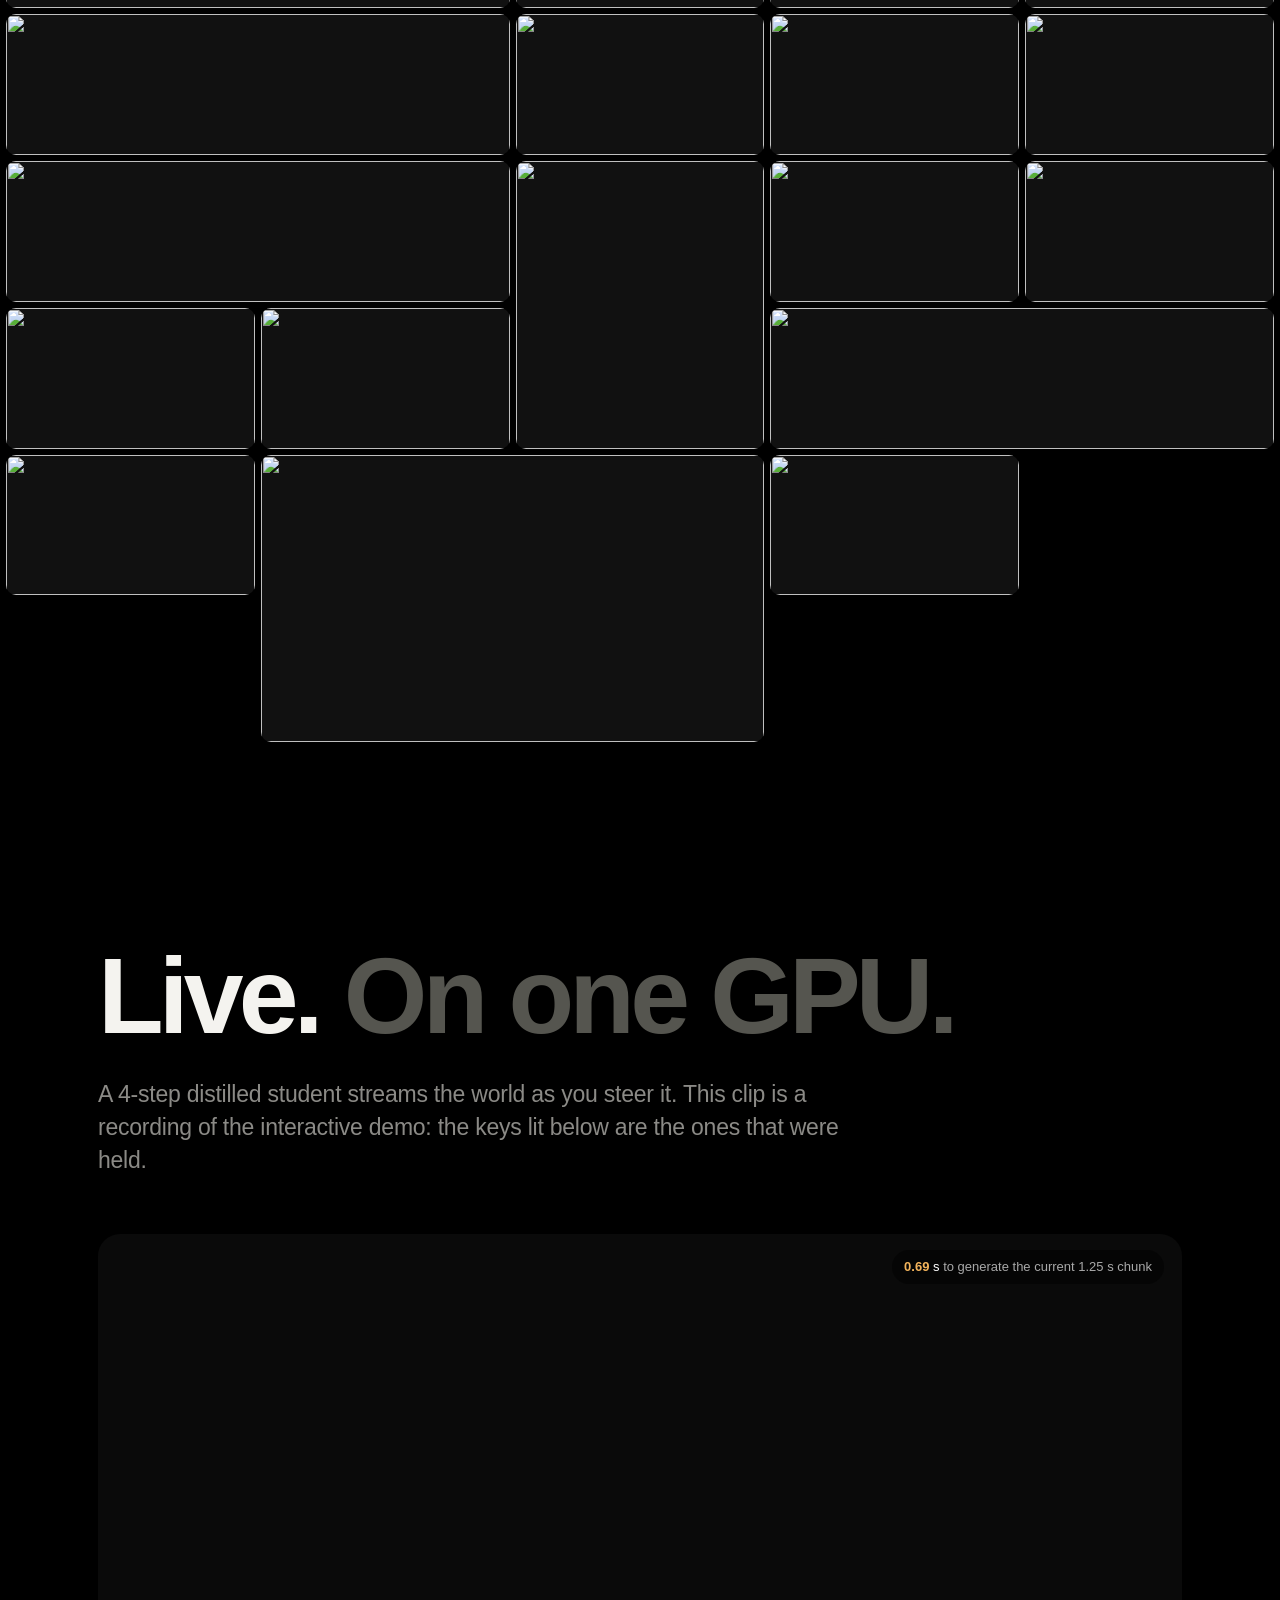
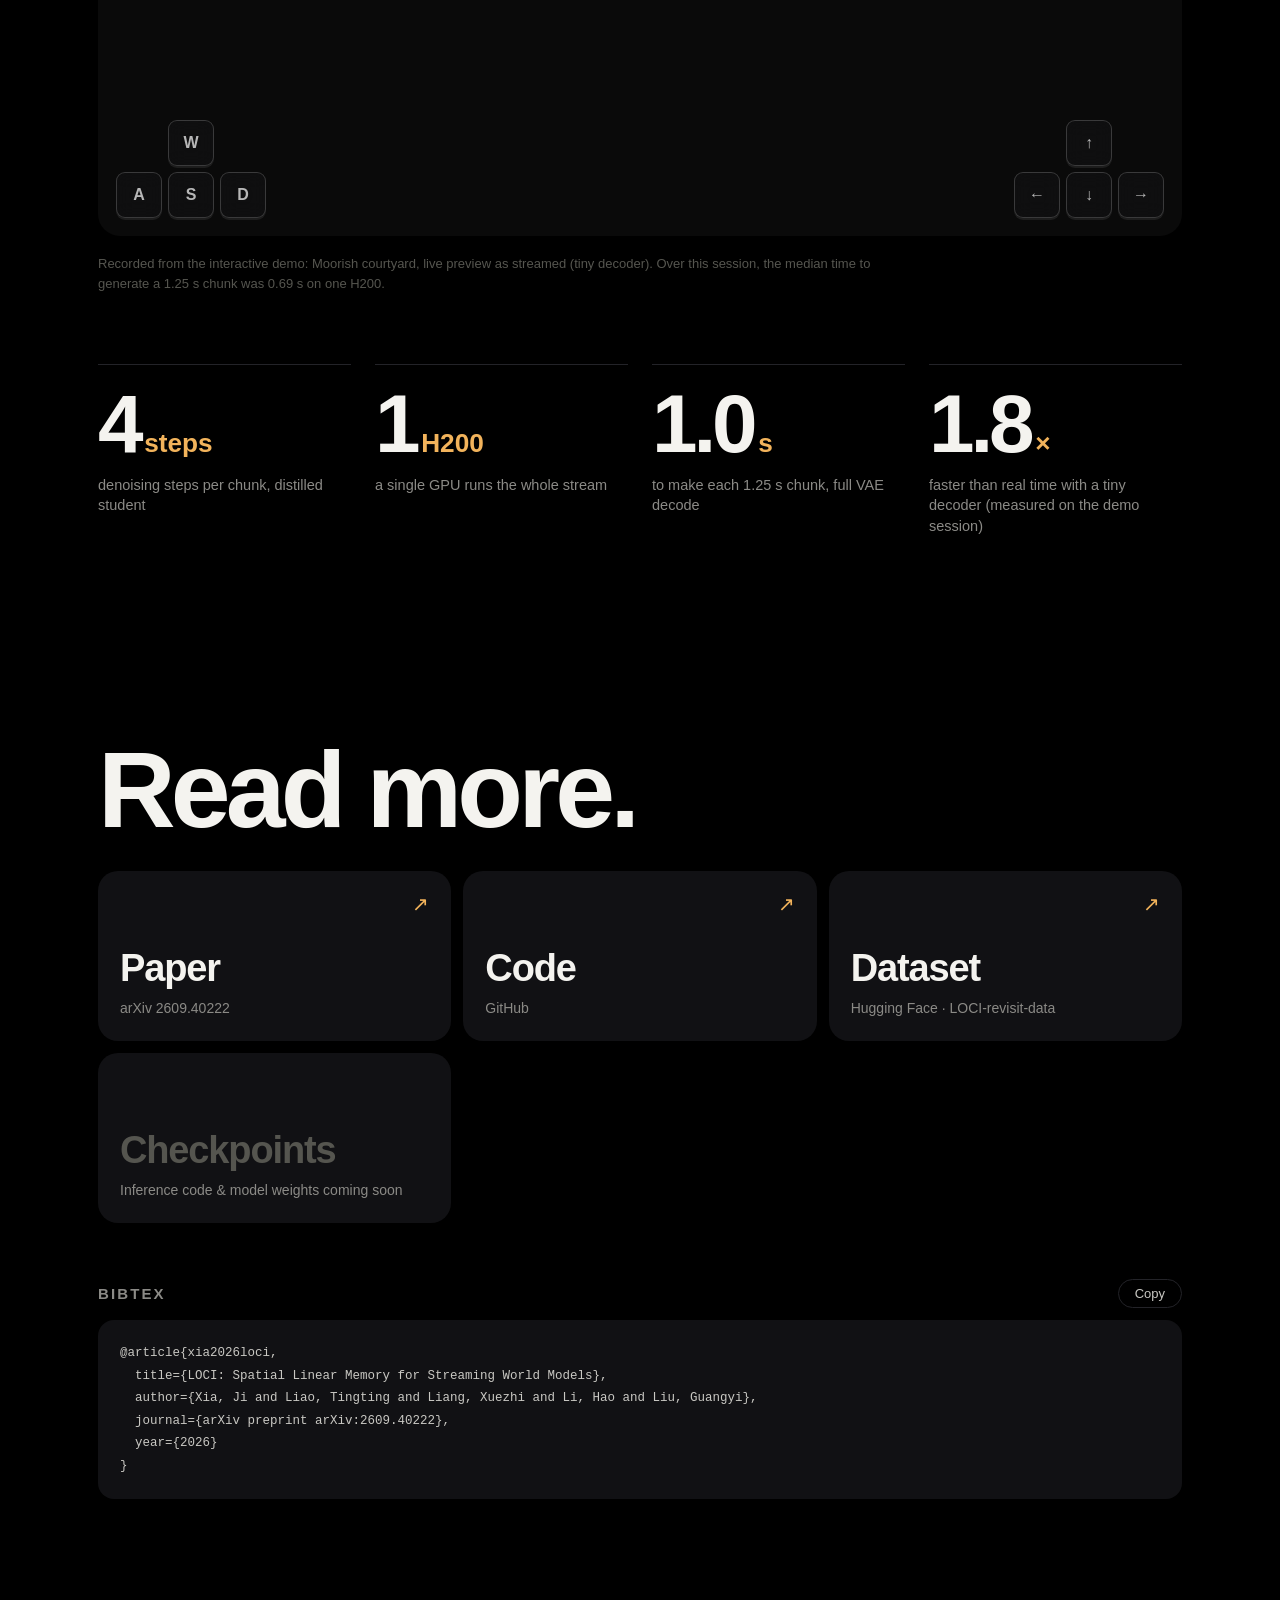
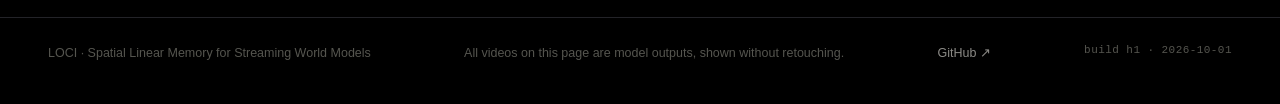
==== commit 9eee8d96: "Add arXiv 2609.40222" ====
--- a/LOCI/index.html
+++ b/LOCI/index.html
@@ -47,7 +47,7 @@
       <h2 class="credits-title">LOCI: Spatial Linear Memory for Streaming World Models</h2>
       <p class="authors">Ji Xia<sup>1</sup> · Tingting Liao<sup>1</sup> · Xuezhi Liang<sup>1</sup> · Hao Li<sup>2,3</sup> · Guangyi Liu<sup>1,†</sup></p>
       <p class="affiliations"><sup>1</sup> Institute of Foundation Models, Mohamed bin Zayed University of Artificial Intelligence <br><sup>2</sup> Mohamed bin Zayed University of Artificial Intelligence &nbsp; <sup>3</sup> Pinscreen <br><span>† Corresponding author</span></p>
-      <p class="credit-links"><a class="btn" href="assets/paper.pdf">Paper <i>↗</i></a><a class="btn arxiv-link" href="https://arxiv.org/abs/placeholder" hidden>arXiv <i>↗</i></a><a class="btn" href="https://github.com/xiaji2021/LOCI">Code <i>↗</i></a><a class="btn" href="https://huggingface.co/datasets/sum0214/LOCI-revisit-data">Dataset <i>↗</i></a><span class="btn soon" aria-disabled="true">Checkpoints <em>coming soon</em></span><a class="btn ghost" href="#bibtex">BibTeX</a></p>
+      <p class="credit-links"><a class="btn" href="assets/paper.pdf">Paper <i>↗</i></a><a class="btn arxiv-link" href="https://arxiv.org/abs/2609.40222">arXiv <i>↗</i></a><a class="btn" href="https://github.com/xiaji2021/LOCI">Code <i>↗</i></a><a class="btn" href="https://huggingface.co/datasets/sum0214/LOCI-revisit-data">Dataset <i>↗</i></a><span class="btn soon" aria-disabled="true">Checkpoints <em>coming soon</em></span><a class="btn ghost" href="#bibtex">BibTeX</a></p>
     </div>
     </div>
   </section>
@@ -156,7 +156,7 @@
     <div class="wrap">
       <h2 class="display reveal">Read more.</h2>
       <div class="res reveal">
-        <a href="assets/paper.pdf"><span>Paper</span><small>PDF</small><i aria-hidden="true">↗</i></a>
+        <a href="https://arxiv.org/abs/2609.40222"><span>Paper</span><small>arXiv 2609.40222</small><i aria-hidden="true">↗</i></a>
         <a href="https://github.com/xiaji2021/LOCI"><span>Code</span><small>GitHub</small><i aria-hidden="true">↗</i></a>
         <a href="https://huggingface.co/datasets/sum0214/LOCI-revisit-data"><span>Dataset</span><small>Hugging Face · LOCI-revisit-data</small><i aria-hidden="true">↗</i></a>
         <div><span>Checkpoints</span><small>Inference code &amp; model weights coming soon</small></div>
@@ -166,6 +166,7 @@
         <pre><code id="bibtex">@article{xia2026loci,
   title={LOCI: Spatial Linear Memory for Streaming World Models},
   author={Xia, Ji and Liao, Tingting and Liang, Xuezhi and Li, Hao and Liu, Guangyi},
+  journal={arXiv preprint arXiv:2609.40222},
   year={2026}
 }</code></pre>
         <p class="copy-status" id="copy-status" role="status"></p>
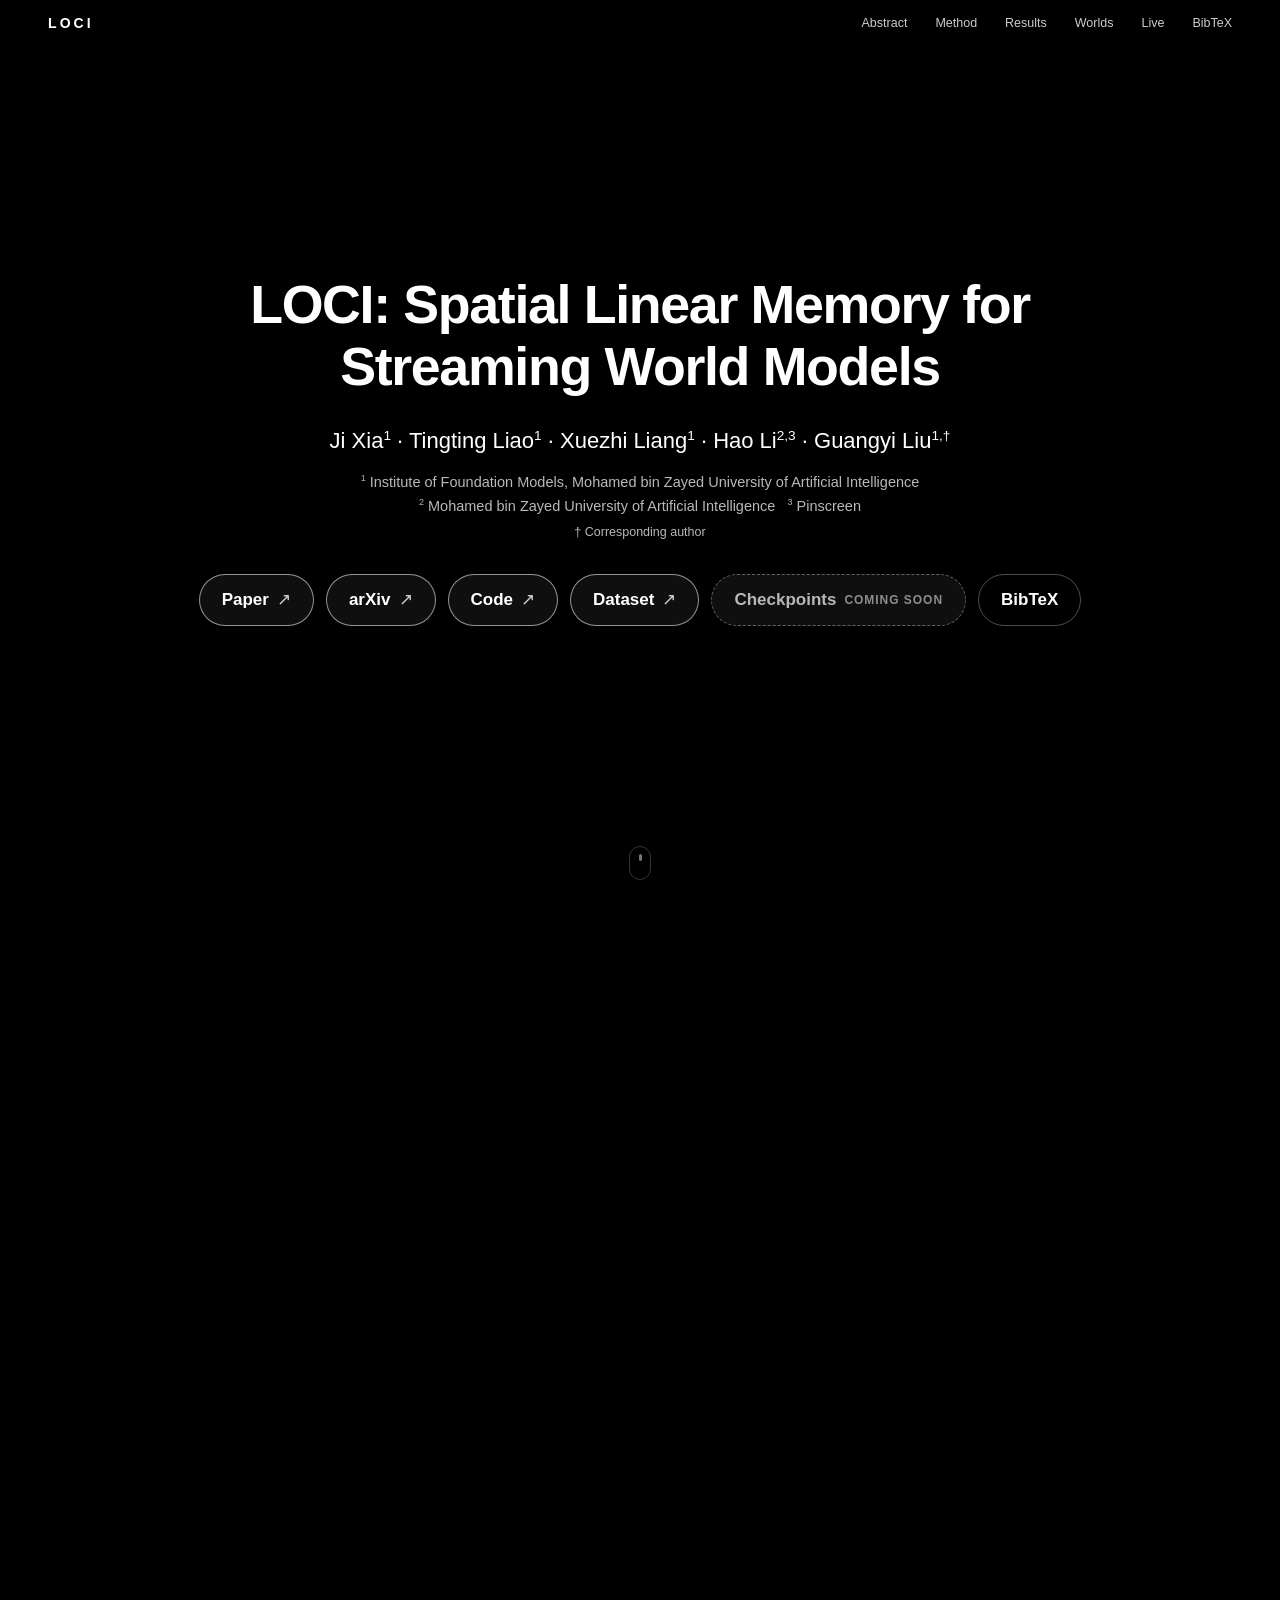
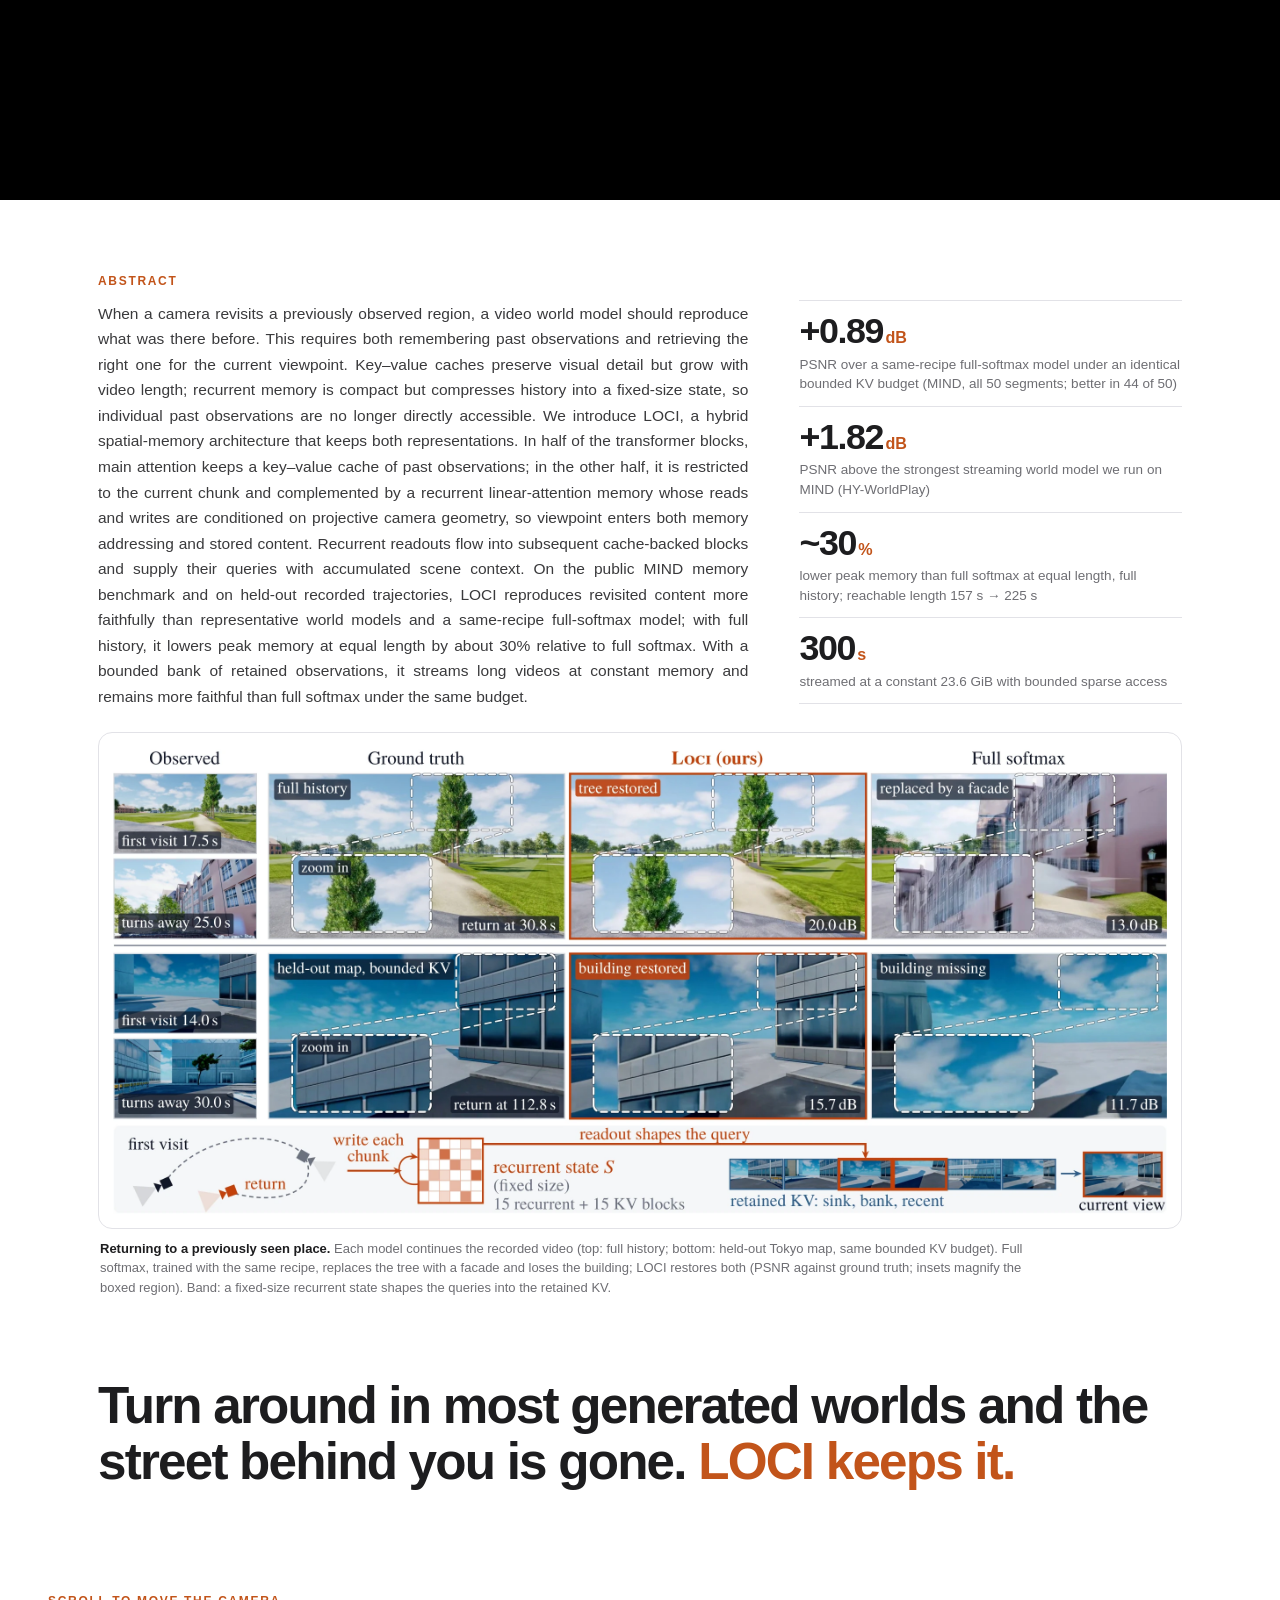
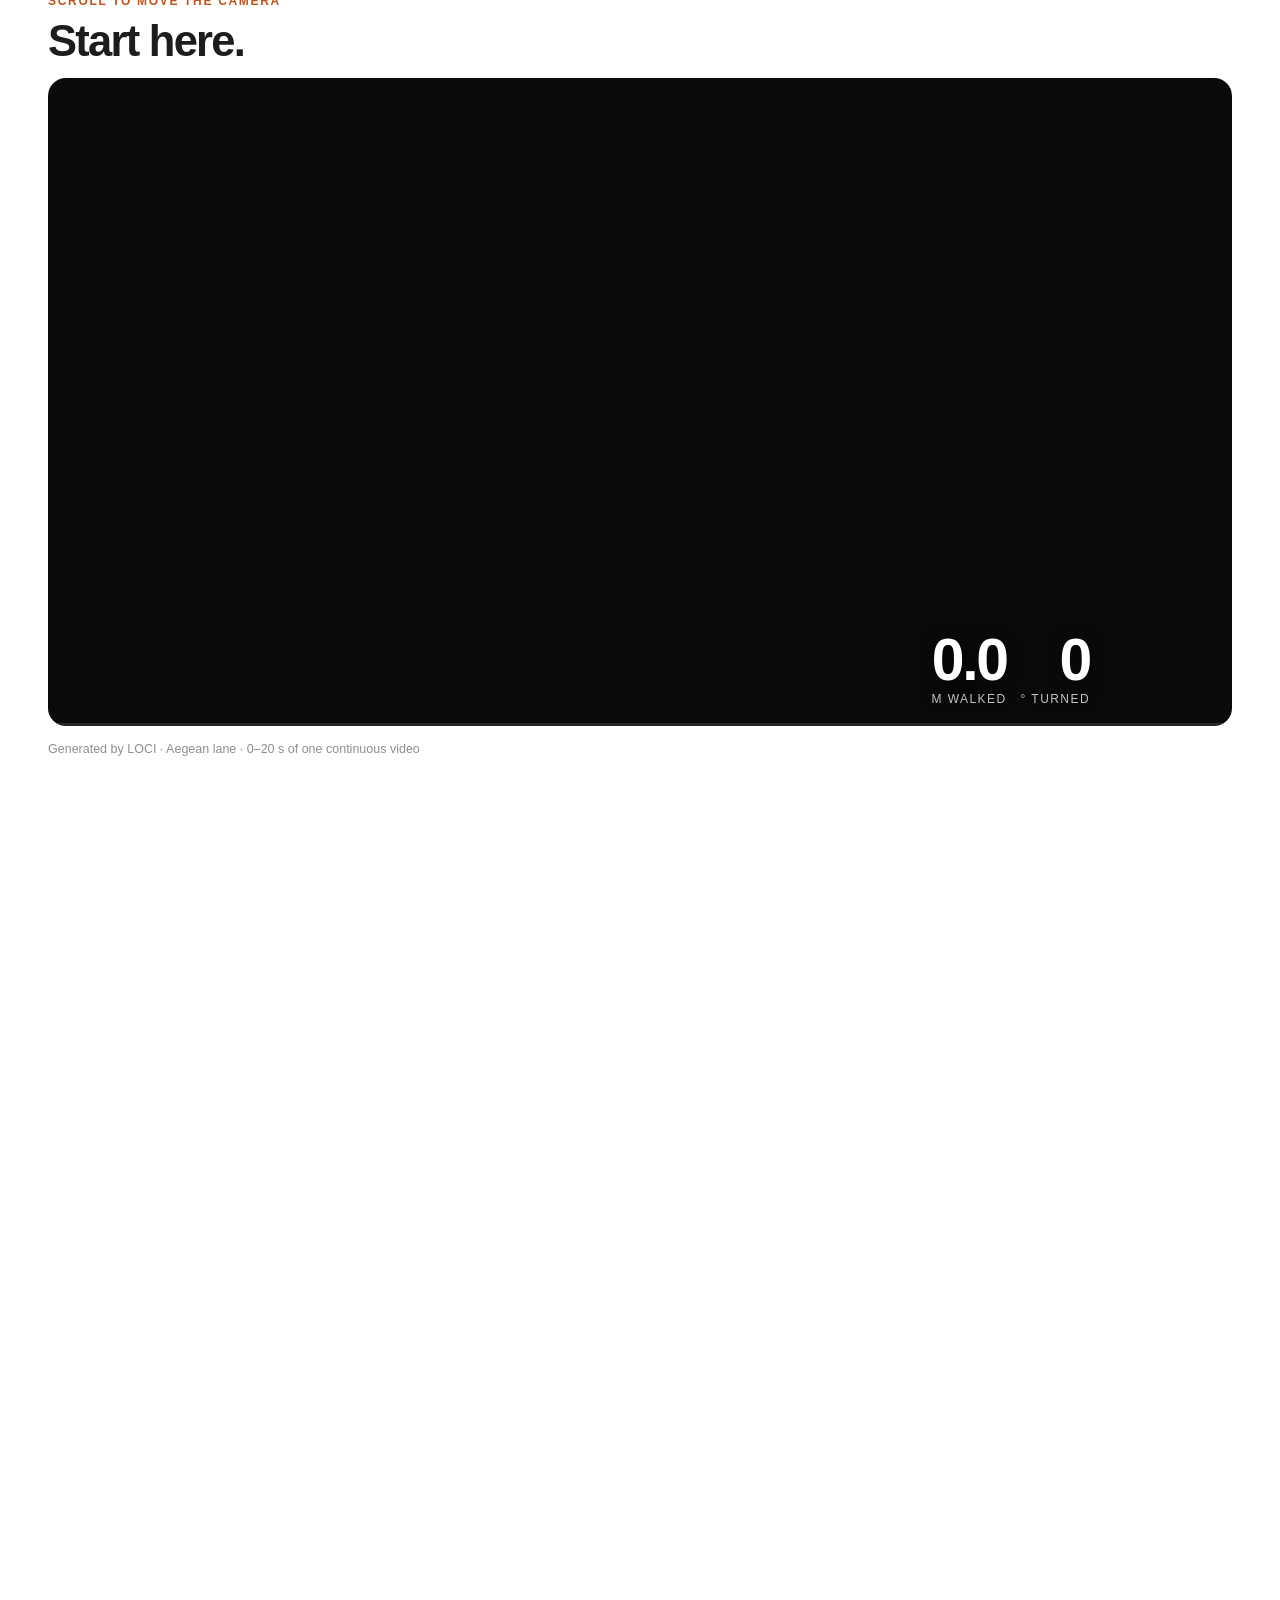
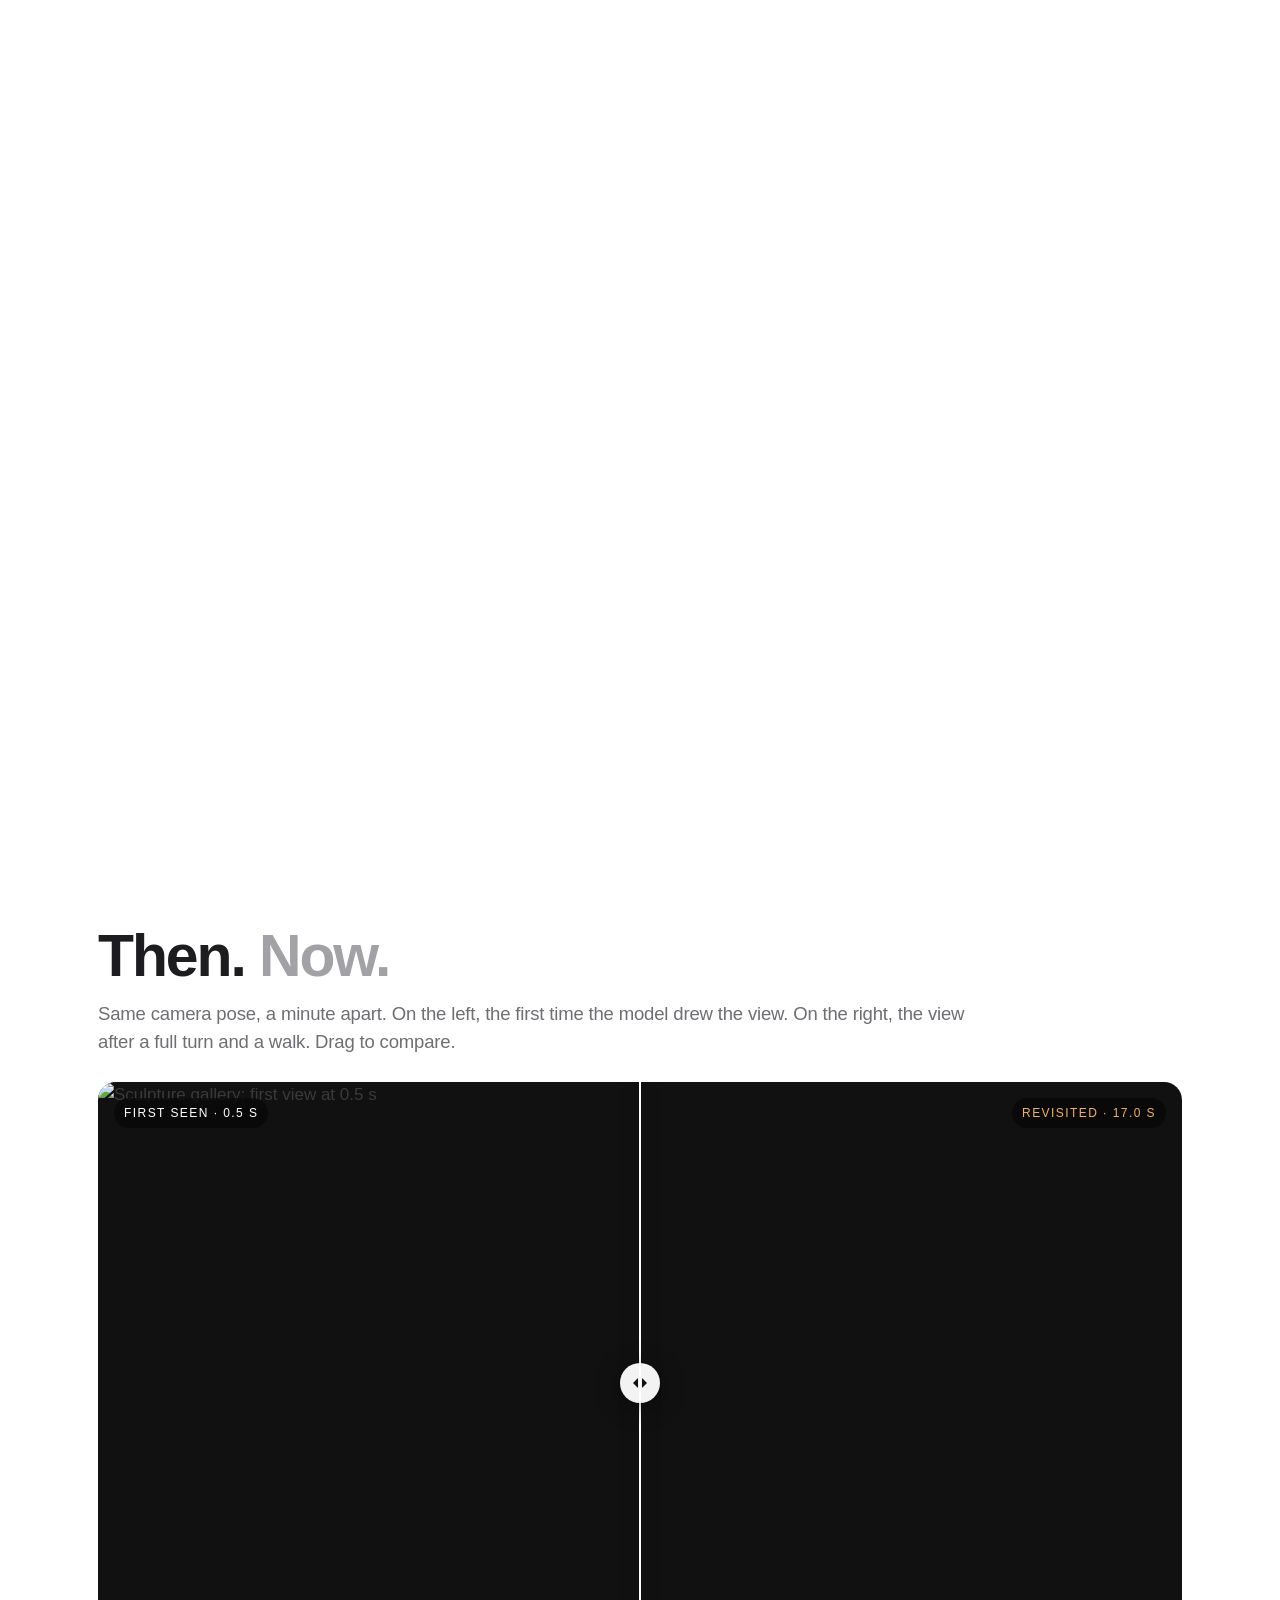
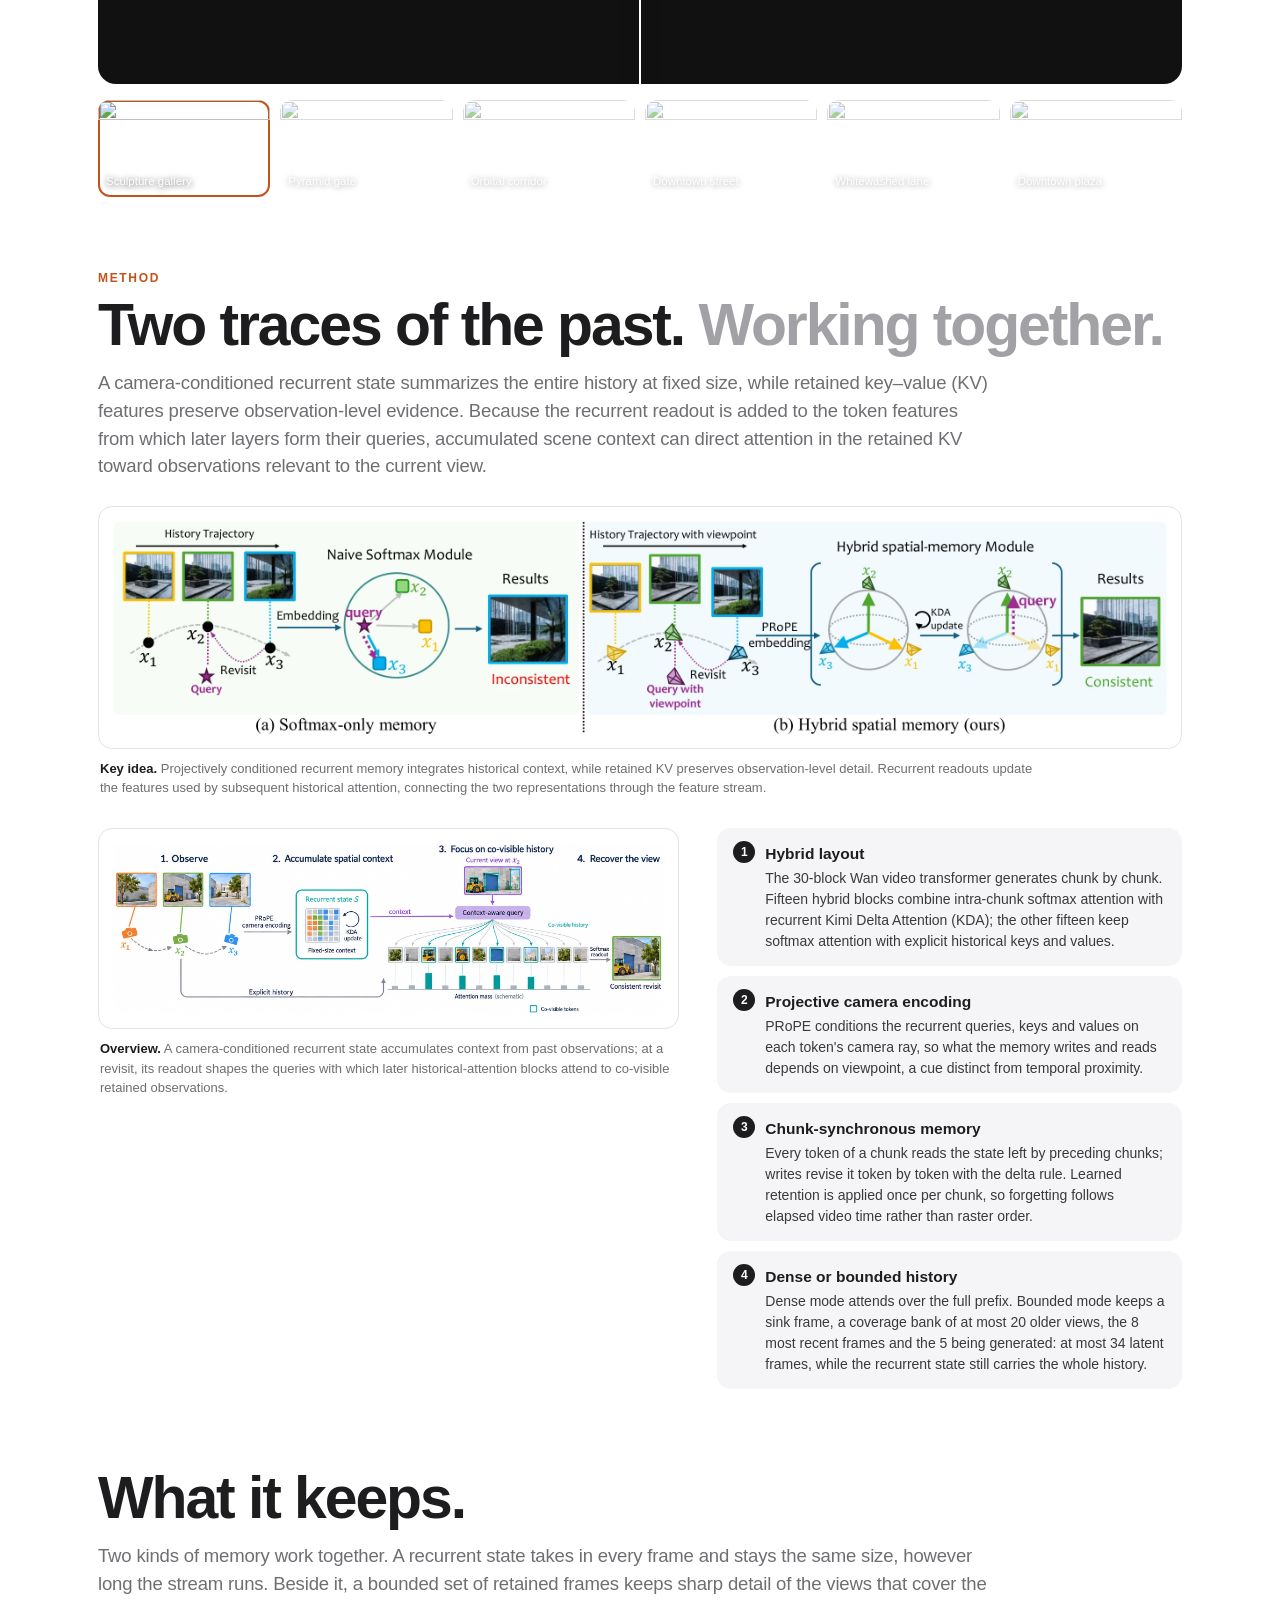
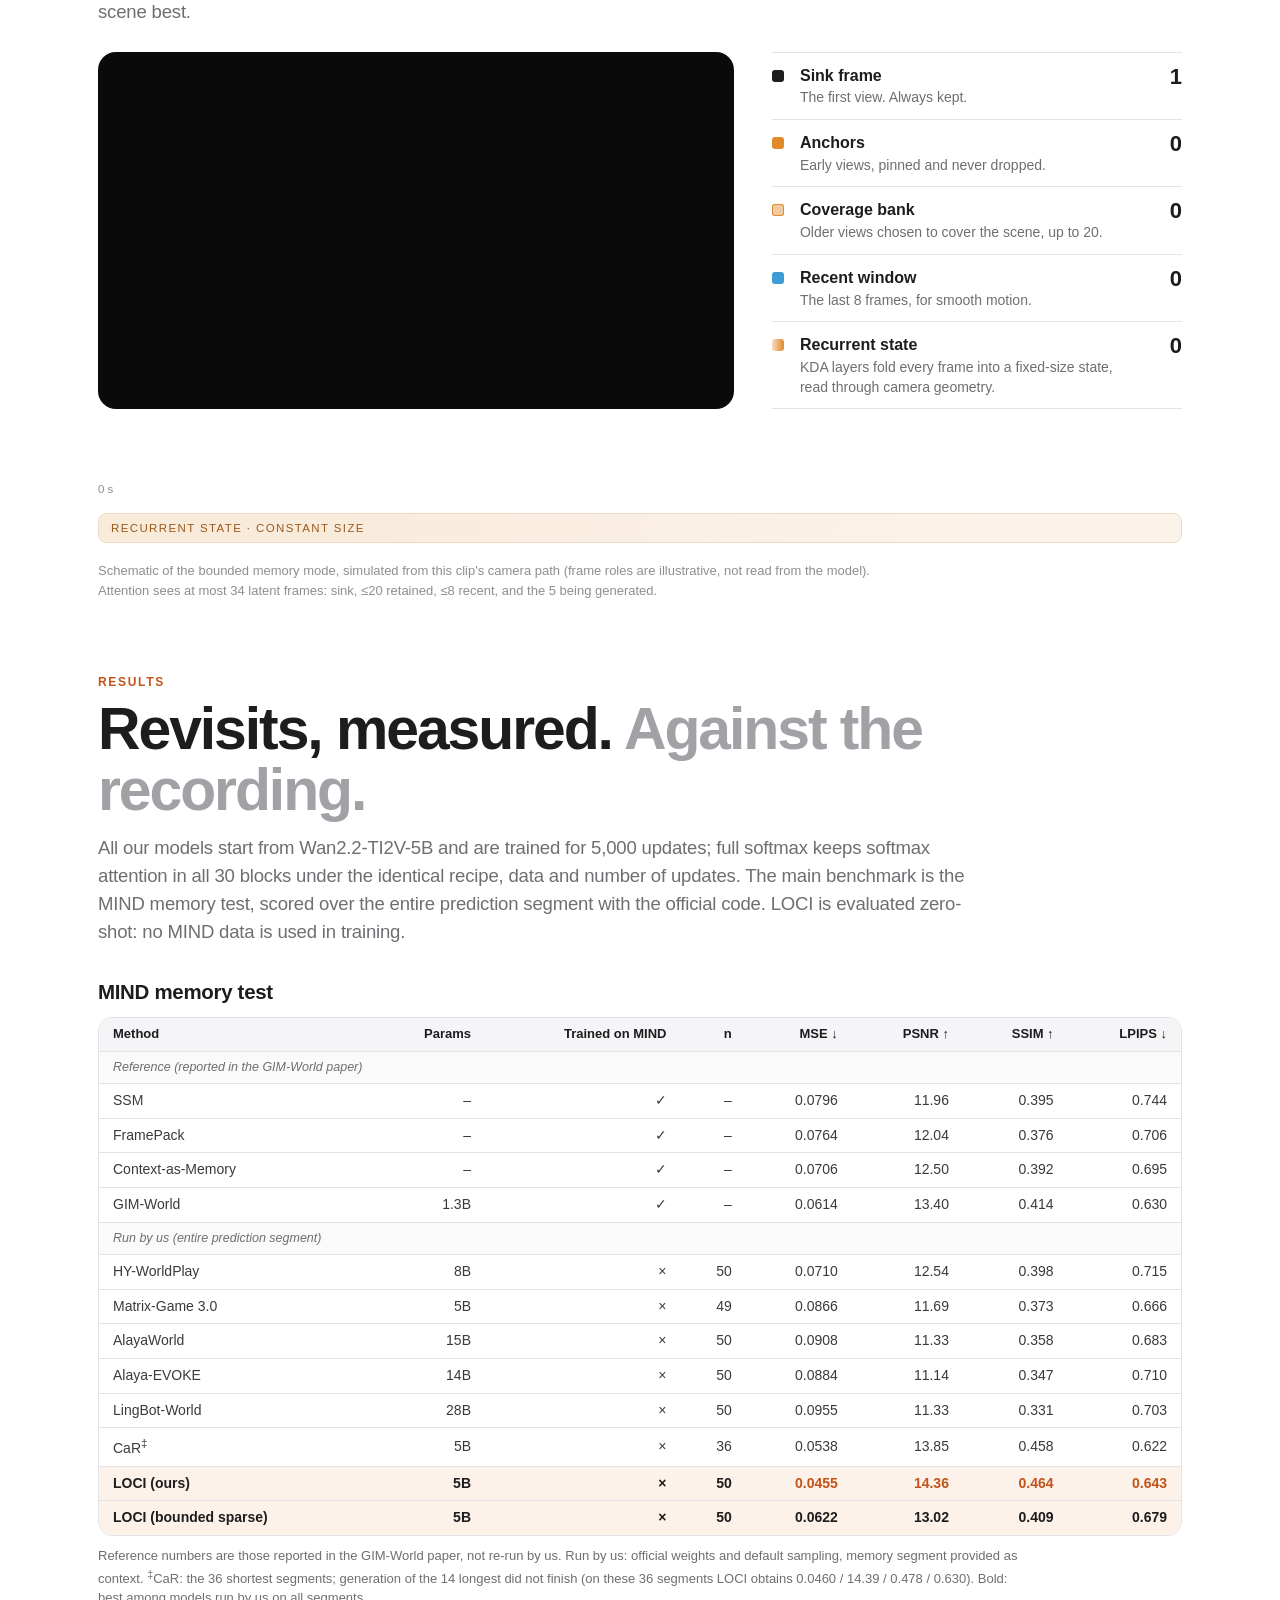
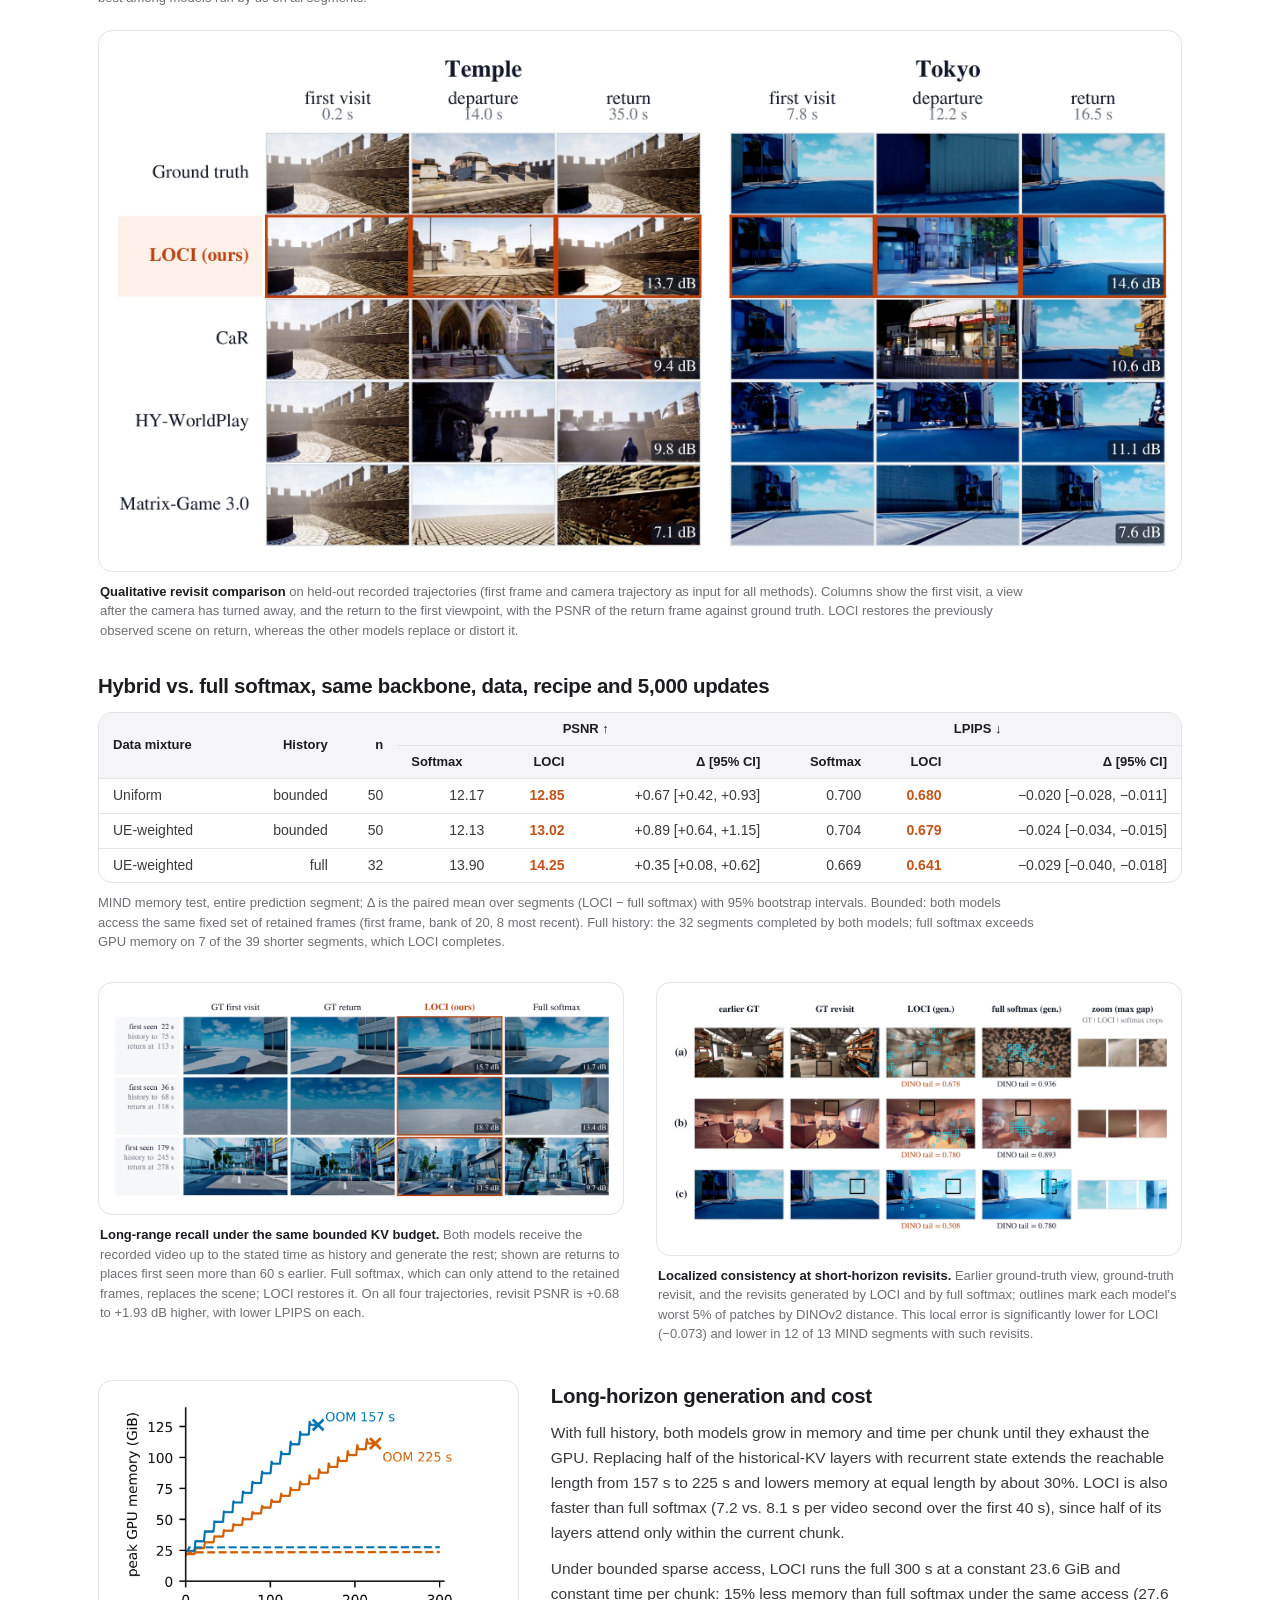
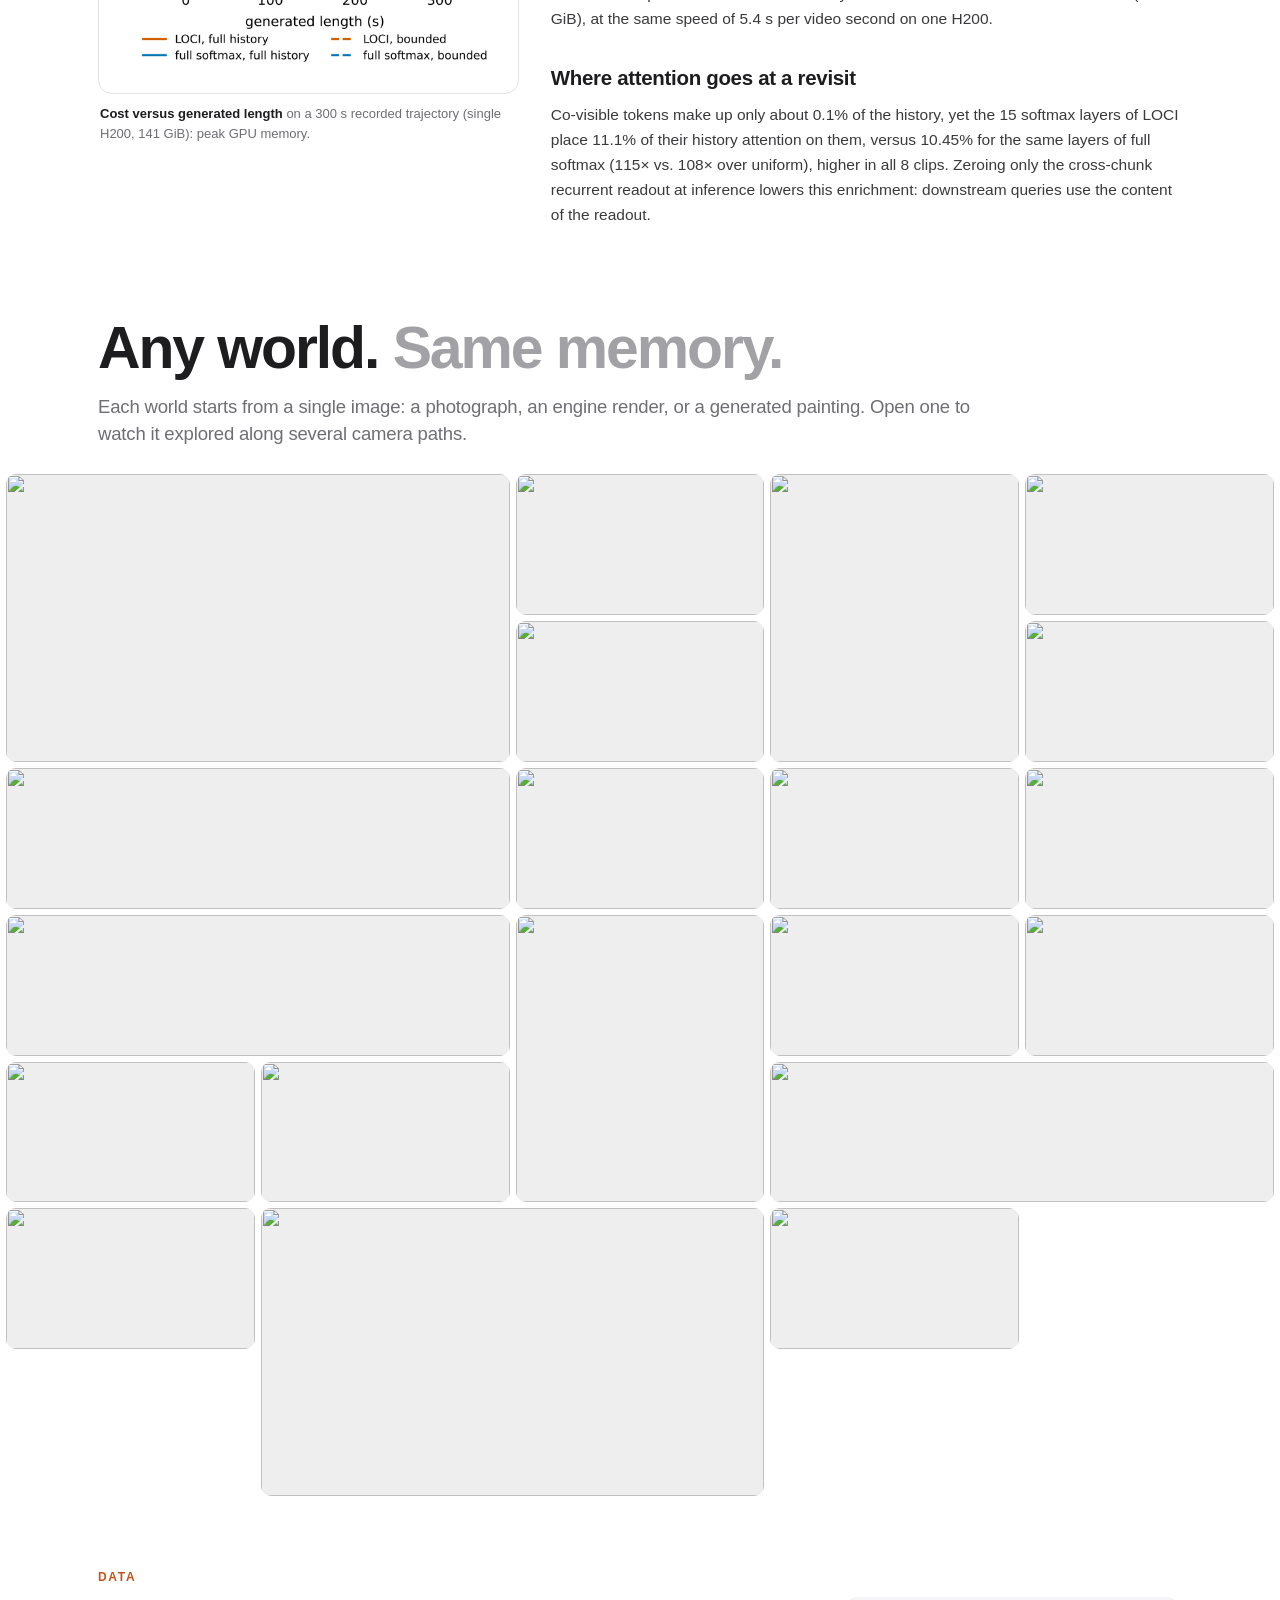
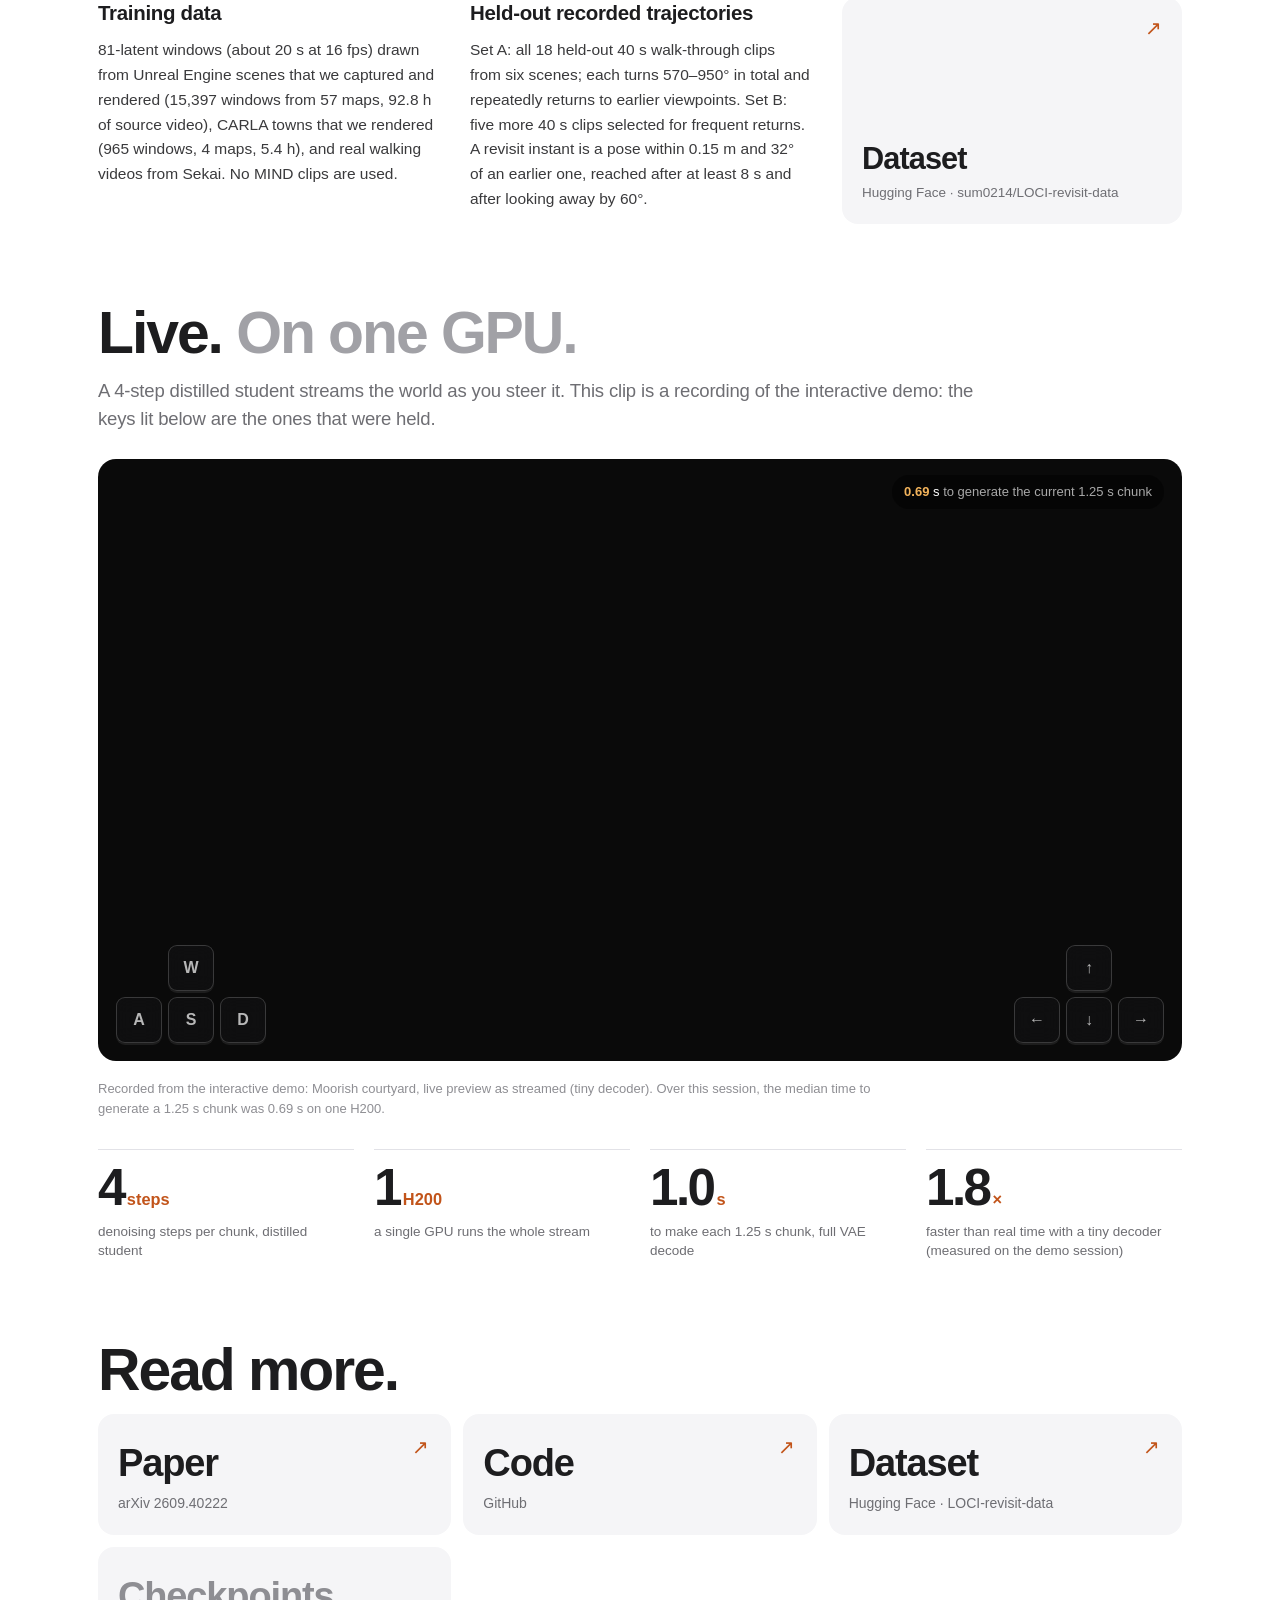
==== commit 479d59cb: "LOCI page v2: paper screen first, white layout, abstract/method/results from the paper" ====
--- a/LOCI/index.html
+++ b/LOCI/index.html
@@ -5,10 +5,10 @@
   <meta name="viewport" content="width=device-width,initial-scale=1,viewport-fit=cover">
   <title>LOCI: Spatial Linear Memory for Streaming World Models</title>
   <meta name="description" content="LOCI is a streaming world model with spatial memory. Look away, come back, and the world is still there.">
-  <meta name="theme-color" content="#000000">
+  <meta name="theme-color" content="#ffffff">
   <link rel="icon" href="favicon.svg" type="image/svg+xml">
   <link rel="preload" href="manifest.json" as="fetch" crossorigin>
-  <link rel="stylesheet" href="style.css?v=h10">
+  <link rel="stylesheet" href="style.css?v=v2a">
 </head>
 <body>
 <a class="skip" href="#credits">Skip to paper details</a>
@@ -16,16 +16,17 @@
 <header class="bar" id="bar">
   <a class="bar-mark" href="#top">LOCI</a>
   <nav aria-label="Sections">
-    <a href="#turn">Revisit</a>
-    <a href="#memory">Memory</a>
+    <a href="#abstract">Abstract</a>
+    <a href="#method">Method</a>
+    <a href="#results">Results</a>
     <a href="#worlds">Worlds</a>
     <a href="#live">Live</a>
-    <a href="#paper">Paper</a>
+    <a href="#paper">BibTeX</a>
   </nav>
 </header>
 
 <main>
-  <!-- HERO: full-bleed loop + live yaw ring -->
+  <!-- HERO (v2): screen 1 = paper credits over the full-bleed loop; screen 2 = slogan + live yaw ring -->
   <section class="hero" id="top" aria-label="LOCI">
     <div class="hero-pin">
     <video class="hero-video" id="hero-video" muted playsinline loop autoplay preload="auto" aria-hidden="true"></video>
@@ -42,13 +43,35 @@
     </figure>
     <p class="hero-meta" id="hero-meta"></p>
     <a class="scroll-cue" href="#credits" aria-label="Scroll down"><i></i></a>
-    <!-- CREDITS: fades in over the same video on the first scroll -->
+    <!-- CREDITS: first screen; fades out on the first scroll -->
     <div class="hero-credits" id="credits" aria-label="Paper">
       <h2 class="credits-title">LOCI: Spatial Linear Memory for Streaming World Models</h2>
       <p class="authors">Ji Xia<sup>1</sup> · Tingting Liao<sup>1</sup> · Xuezhi Liang<sup>1</sup> · Hao Li<sup>2,3</sup> · Guangyi Liu<sup>1,†</sup></p>
       <p class="affiliations"><sup>1</sup> Institute of Foundation Models, Mohamed bin Zayed University of Artificial Intelligence <br><sup>2</sup> Mohamed bin Zayed University of Artificial Intelligence &nbsp; <sup>3</sup> Pinscreen <br><span>† Corresponding author</span></p>
       <p class="credit-links"><a class="btn" href="assets/paper.pdf">Paper <i>↗</i></a><a class="btn arxiv-link" href="https://arxiv.org/abs/2609.40222">arXiv <i>↗</i></a><a class="btn" href="https://github.com/xiaji2021/LOCI">Code <i>↗</i></a><a class="btn" href="https://huggingface.co/datasets/sum0214/LOCI-revisit-data">Dataset <i>↗</i></a><span class="btn soon" aria-disabled="true">Checkpoints <em>coming soon</em></span><a class="btn ghost" href="#bibtex">BibTeX</a></p>
     </div>
+    </div>
+  </section>
+
+  <!-- ABSTRACT + TEASER (from the paper) -->
+  <section class="sec abstract" id="abstract" aria-label="Abstract">
+    <div class="wrap">
+      <div class="abs-grid">
+        <div>
+          <p class="kicker">Abstract</p>
+          <p class="abs-text">When a camera revisits a previously observed region, a video world model should reproduce what was there before. This requires both remembering past observations and retrieving the right one for the current viewpoint. Key–value caches preserve visual detail but grow with video length; recurrent memory is compact but compresses history into a fixed-size state, so individual past observations are no longer directly accessible. We introduce LOCI, a hybrid spatial-memory architecture that keeps both representations. In half of the transformer blocks, main attention keeps a key–value cache of past observations; in the other half, it is restricted to the current chunk and complemented by a recurrent linear-attention memory whose reads and writes are conditioned on projective camera geometry, so viewpoint enters both memory addressing and stored content. Recurrent readouts flow into subsequent cache-backed blocks and supply their queries with accumulated scene context. On the public MIND memory benchmark and on held-out recorded trajectories, LOCI reproduces revisited content more faithfully than representative world models and a same-recipe full-softmax model; with full history, it lowers peak memory at equal length by about 30% relative to full softmax. With a bounded bank of retained observations, it streams long videos at constant memory and remains more faithful than full softmax under the same budget.</p>
+        </div>
+        <dl class="hl">
+          <div><dt>+0.89<small>dB</small></dt><dd>PSNR over a same-recipe full-softmax model under an identical bounded KV budget (MIND, all 50 segments; better in 44 of 50)</dd></div>
+          <div><dt>+1.82<small>dB</small></dt><dd>PSNR above the strongest streaming world model we run on MIND (HY-WorldPlay)</dd></div>
+          <div><dt>~30<small>%</small></dt><dd>lower peak memory than full softmax at equal length, full history; reachable length 157 s → 225 s</dd></div>
+          <div><dt>300<small>s</small></dt><dd>streamed at a constant 23.6 GiB with bounded sparse access</dd></div>
+        </dl>
+      </div>
+      <figure class="fig wide">
+        <a href="figs/fig1AB-P.webp" target="_blank" rel="noopener"><img src="figs/fig1AB-P.webp" width="2400" height="1064" alt="Teaser: returning to a previously seen place. LOCI restores the tree and the building; full softmax replaces them." loading="lazy"></a>
+        <figcaption><b>Returning to a previously seen place.</b> Each model continues the recorded video (top: full history; bottom: held-out Tokyo map, same bounded KV budget). Full softmax, trained with the same recipe, replaces the tree with a facade and loses the building; LOCI restores both (PSNR against ground truth; insets magnify the boxed region). Band: a fixed-size recurrent state shapes the queries into the retained KV.</figcaption>
+      </figure>
     </div>
   </section>
 
@@ -78,7 +101,7 @@
   </section>
 
   <!-- THEN / NOW -->
-  <section class="thennow" id="thennow" aria-label="Then and now">
+  <section class="sec thennow" id="thennow" aria-label="Then and now">
     <div class="wrap">
       <h2 class="display reveal">Then. <span class="dim">Now.</span></h2>
       <p class="lede reveal">Same camera pose, a minute apart. On the left, the first time the model drew the view. On the right, the view after a full turn and a walk. Drag to compare.</p>
@@ -93,8 +116,33 @@
     </div>
   </section>
 
+  <!-- METHOD (from the paper) -->
+  <section class="sec method" id="method" aria-label="Method">
+    <div class="wrap">
+      <p class="kicker">Method</p>
+      <h2 class="display reveal">Two traces of the past. <span class="dim">Working together.</span></h2>
+      <p class="lede reveal">A camera-conditioned recurrent state summarizes the entire history at fixed size, while retained key–value (KV) features preserve observation-level evidence. Because the recurrent readout is added to the token features from which later layers form their queries, accumulated scene context can direct attention in the retained KV toward observations relevant to the current view.</p>
+      <figure class="fig wide reveal">
+        <a href="figs/fig1-v4.webp" target="_blank" rel="noopener"><img src="figs/fig1-v4.webp" width="2400" height="484" alt="Key idea of LOCI" loading="lazy"></a>
+        <figcaption><b>Key idea.</b> Projectively conditioned recurrent memory integrates historical context, while retained KV preserves observation-level detail. Recurrent readouts update the features used by subsequent historical attention, connecting the two representations through the feature stream.</figcaption>
+      </figure>
+      <div class="m-split">
+        <figure class="fig reveal">
+          <a href="figs/fig_overview_v3.webp" target="_blank" rel="noopener"><img src="figs/fig_overview_v3.webp" width="1994" height="621" alt="Conceptual illustration of LOCI" loading="lazy"></a>
+          <figcaption><b>Overview.</b> A camera-conditioned recurrent state accumulates context from past observations; at a revisit, its readout shapes the queries with which later historical-attention blocks attend to co-visible retained observations.</figcaption>
+        </figure>
+        <ol class="cards reveal">
+          <li><b>Hybrid layout</b><span>The 30-block Wan video transformer generates chunk by chunk. Fifteen hybrid blocks combine intra-chunk softmax attention with recurrent Kimi Delta Attention (KDA); the other fifteen keep softmax attention with explicit historical keys and values.</span></li>
+          <li><b>Projective camera encoding</b><span>PRoPE conditions the recurrent queries, keys and values on each token's camera ray, so what the memory writes and reads depends on viewpoint, a cue distinct from temporal proximity.</span></li>
+          <li><b>Chunk-synchronous memory</b><span>Every token of a chunk reads the state left by preceding chunks; writes revise it token by token with the delta rule. Learned retention is applied once per chunk, so forgetting follows elapsed video time rather than raster order.</span></li>
+          <li><b>Dense or bounded history</b><span>Dense mode attends over the full prefix. Bounded mode keeps a sink frame, a coverage bank of at most 20 older views, the 8 most recent frames and the 5 being generated: at most 34 latent frames, while the recurrent state still carries the whole history.</span></li>
+        </ol>
+      </div>
+    </div>
+  </section>
+
   <!-- MEMORY -->
-  <section class="memory" id="memory" aria-label="What LOCI keeps">
+  <section class="sec memory" id="memory" aria-label="What LOCI keeps">
     <div class="wrap">
       <h2 class="display reveal">What it keeps.</h2>
       <p class="lede reveal">Two kinds of memory work together. A recurrent state takes in every frame and stays the same size, however long the stream runs. Beside it, a bounded set of retained frames keeps sharp detail of the views that cover the scene best.</p>
@@ -120,8 +168,87 @@
     </div>
   </section>
 
+  <!-- RESULTS (from the paper) -->
+  <section class="sec results" id="results" aria-label="Results">
+    <div class="wrap">
+      <p class="kicker">Results</p>
+      <h2 class="display reveal">Revisits, measured. <span class="dim">Against the recording.</span></h2>
+      <p class="lede reveal">All our models start from Wan2.2-TI2V-5B and are trained for 5,000 updates; full softmax keeps softmax attention in all 30 blocks under the identical recipe, data and number of updates. The main benchmark is the MIND memory test, scored over the entire prediction segment with the official code. LOCI is evaluated zero-shot: no MIND data is used in training.</p>
+
+      <h3 class="sub reveal">MIND memory test</h3>
+      <div class="tbl reveal">
+        <table>
+          <thead><tr><th>Method</th><th>Params</th><th>Trained on MIND</th><th>n</th><th>MSE ↓</th><th>PSNR ↑</th><th>SSIM ↑</th><th>LPIPS ↓</th></tr></thead>
+          <tbody>
+            <tr class="grp"><td colspan="8">Reference (reported in the GIM-World paper)</td></tr>
+            <tr><td>SSM</td><td>–</td><td>✓</td><td>–</td><td>0.0796</td><td>11.96</td><td>0.395</td><td>0.744</td></tr>
+            <tr><td>FramePack</td><td>–</td><td>✓</td><td>–</td><td>0.0764</td><td>12.04</td><td>0.376</td><td>0.706</td></tr>
+            <tr><td>Context-as-Memory</td><td>–</td><td>✓</td><td>–</td><td>0.0706</td><td>12.50</td><td>0.392</td><td>0.695</td></tr>
+            <tr><td>GIM-World</td><td>1.3B</td><td>✓</td><td>–</td><td>0.0614</td><td>13.40</td><td>0.414</td><td>0.630</td></tr>
+            <tr class="grp"><td colspan="8">Run by us (entire prediction segment)</td></tr>
+            <tr><td>HY-WorldPlay</td><td>8B</td><td>×</td><td>50</td><td>0.0710</td><td>12.54</td><td>0.398</td><td>0.715</td></tr>
+            <tr><td>Matrix-Game 3.0</td><td>5B</td><td>×</td><td>49</td><td>0.0866</td><td>11.69</td><td>0.373</td><td>0.666</td></tr>
+            <tr><td>AlayaWorld</td><td>15B</td><td>×</td><td>50</td><td>0.0908</td><td>11.33</td><td>0.358</td><td>0.683</td></tr>
+            <tr><td>Alaya-EVOKE</td><td>14B</td><td>×</td><td>50</td><td>0.0884</td><td>11.14</td><td>0.347</td><td>0.710</td></tr>
+            <tr><td>LingBot-World</td><td>28B</td><td>×</td><td>50</td><td>0.0955</td><td>11.33</td><td>0.331</td><td>0.703</td></tr>
+            <tr><td>CaR<sup>‡</sup></td><td>5B</td><td>×</td><td>36</td><td>0.0538</td><td>13.85</td><td>0.458</td><td>0.622</td></tr>
+            <tr class="ours"><td>LOCI (ours)</td><td>5B</td><td>×</td><td>50</td><td><b>0.0455</b></td><td><b>14.36</b></td><td><b>0.464</b></td><td><b>0.643</b></td></tr>
+            <tr class="ours"><td>LOCI (bounded sparse)</td><td>5B</td><td>×</td><td>50</td><td>0.0622</td><td>13.02</td><td>0.409</td><td>0.679</td></tr>
+          </tbody>
+        </table>
+      </div>
+      <p class="cap reveal">Reference numbers are those reported in the GIM-World paper, not re-run by us. Run by us: official weights and default sampling, memory segment provided as context. <sup>‡</sup>CaR: the 36 shortest segments; generation of the 14 longest did not finish (on these 36 segments LOCI obtains 0.0460 / 14.39 / 0.478 / 0.630). Bold: best among models run by us on all segments.</p>
+
+      <figure class="fig wide reveal">
+        <a href="figs/fig_revisit_qualitative.webp" target="_blank" rel="noopener"><img src="figs/fig_revisit_qualitative.webp" width="2400" height="1165" alt="Qualitative revisit comparison on held-out recorded trajectories" loading="lazy"></a>
+        <figcaption><b>Qualitative revisit comparison</b> on held-out recorded trajectories (first frame and camera trajectory as input for all methods). Columns show the first visit, a view after the camera has turned away, and the return to the first viewpoint, with the PSNR of the return frame against ground truth. LOCI restores the previously observed scene on return, whereas the other models replace or distort it.</figcaption>
+      </figure>
+
+      <h3 class="sub reveal">Hybrid vs. full softmax, same backbone, data, recipe and 5,000 updates</h3>
+      <div class="tbl reveal">
+        <table>
+          <thead>
+            <tr><th rowspan="2">Data mixture</th><th rowspan="2">History</th><th rowspan="2">n</th><th colspan="3" class="c">PSNR ↑</th><th colspan="3" class="c">LPIPS ↓</th></tr>
+            <tr><th>Softmax</th><th>LOCI</th><th>Δ [95% CI]</th><th>Softmax</th><th>LOCI</th><th>Δ [95% CI]</th></tr>
+          </thead>
+          <tbody>
+            <tr><td>Uniform</td><td>bounded</td><td>50</td><td>12.17</td><td><b>12.85</b></td><td>+0.67 [+0.42, +0.93]</td><td>0.700</td><td><b>0.680</b></td><td>−0.020 [−0.028, −0.011]</td></tr>
+            <tr><td>UE-weighted</td><td>bounded</td><td>50</td><td>12.13</td><td><b>13.02</b></td><td>+0.89 [+0.64, +1.15]</td><td>0.704</td><td><b>0.679</b></td><td>−0.024 [−0.034, −0.015]</td></tr>
+            <tr><td>UE-weighted</td><td>full</td><td>32</td><td>13.90</td><td><b>14.25</b></td><td>+0.35 [+0.08, +0.62]</td><td>0.669</td><td><b>0.641</b></td><td>−0.029 [−0.040, −0.018]</td></tr>
+          </tbody>
+        </table>
+      </div>
+      <p class="cap reveal">MIND memory test, entire prediction segment; Δ is the paired mean over segments (LOCI − full softmax) with 95% bootstrap intervals. Bounded: both models access the same fixed set of retained frames (first frame, bank of 20, 8 most recent). Full history: the 32 segments completed by both models; full softmax exceeds GPU memory on 7 of the 39 shorter segments, which LOCI completes.</p>
+
+      <div class="r-split">
+        <figure class="fig reveal">
+          <a href="figs/fig_bounded_recall.webp" target="_blank" rel="noopener"><img src="figs/fig_bounded_recall.webp" width="2400" height="986" alt="Long-range recall under the same bounded KV budget" loading="lazy"></a>
+          <figcaption><b>Long-range recall under the same bounded KV budget.</b> Both models receive the recorded video up to the stated time as history and generate the rest; shown are returns to places first seen more than 60 s earlier. Full softmax, which can only attend to the retained frames, replaces the scene; LOCI restores it. On all four trajectories, revisit PSNR is +0.68 to +1.93 dB higher, with lower LPIPS on each.</figcaption>
+        </figure>
+        <figure class="fig reveal">
+          <a href="figs/fig_local_revisit.webp" target="_blank" rel="noopener"><img src="figs/fig_local_revisit.webp" width="2400" height="1180" alt="Localized consistency at short-horizon revisits" loading="lazy"></a>
+          <figcaption><b>Localized consistency at short-horizon revisits.</b> Earlier ground-truth view, ground-truth revisit, and the revisits generated by LOCI and by full softmax; outlines mark each model's worst 5% of patches by DINOv2 distance. This local error is significantly lower for LOCI (−0.073) and lower in 12 of 13 MIND segments with such revisits.</figcaption>
+        </figure>
+      </div>
+
+      <div class="r-split eff">
+        <figure class="fig reveal">
+          <a href="figs/fig_efficiency_mem.webp" target="_blank" rel="noopener"><img src="figs/fig_efficiency_mem.webp" width="2400" height="1747" alt="Peak GPU memory versus generated length" loading="lazy"></a>
+          <figcaption><b>Cost versus generated length</b> on a 300 s recorded trajectory (single H200, 141 GiB): peak GPU memory.</figcaption>
+        </figure>
+        <div class="reveal">
+          <h3 class="sub">Long-horizon generation and cost</h3>
+          <p class="body">With full history, both models grow in memory and time per chunk until they exhaust the GPU. Replacing half of the historical-KV layers with recurrent state extends the reachable length from 157 s to 225 s and lowers memory at equal length by about 30%. LOCI is also faster than full softmax (7.2 vs. 8.1 s per video second over the first 40 s), since half of its layers attend only within the current chunk.</p>
+          <p class="body">Under bounded sparse access, LOCI runs the full 300 s at a constant 23.6 GiB and constant time per chunk: 15% less memory than full softmax under the same access (27.6 GiB), at the same speed of 5.4 s per video second on one H200.</p>
+          <h3 class="sub">Where attention goes at a revisit</h3>
+          <p class="body">Co-visible tokens make up only about 0.1% of the history, yet the 15 softmax layers of LOCI place 11.1% of their history attention on them, versus 10.45% for the same layers of full softmax (115× vs. 108× over uniform), higher in all 8 clips. Zeroing only the cross-chunk recurrent readout at inference lowers this enrichment: downstream queries use the content of the readout.</p>
+        </div>
+      </div>
+    </div>
+  </section>
+
   <!-- REAL TIME -->
-  <section class="worlds" id="worlds" aria-label="Wall of worlds">
+  <section class="sec worlds" id="worlds" aria-label="Wall of worlds">
     <div class="wrap">
       <h2 class="display reveal">Any world. <span class="dim">Same memory.</span></h2>
       <p class="lede reveal">Each world starts from a single image: a photograph, an engine render, or a generated painting. Open one to watch it explored along several camera paths.</p>
@@ -129,8 +256,26 @@
     <div class="wall" id="wall"></div>
   </section>
 
+  <!-- DATA -->
+  <section class="sec data" id="data" aria-label="Data">
+    <div class="wrap">
+      <p class="kicker">Data</p>
+      <div class="d-grid">
+        <div class="reveal">
+          <h3 class="sub">Training data</h3>
+          <p class="body">81-latent windows (about 20 s at 16 fps) drawn from Unreal Engine scenes that we captured and rendered (15,397 windows from 57 maps, 92.8 h of source video), CARLA towns that we rendered (965 windows, 4 maps, 5.4 h), and real walking videos from Sekai. No MIND clips are used.</p>
+        </div>
+        <div class="reveal">
+          <h3 class="sub">Held-out recorded trajectories</h3>
+          <p class="body">Set A: all 18 held-out 40 s walk-through clips from six scenes; each turns 570–950° in total and repeatedly returns to earlier viewpoints. Set B: five more 40 s clips selected for frequent returns. A revisit instant is a pose within 0.15 m and 32° of an earlier one, reached after at least 8 s and after looking away by 60°.</p>
+        </div>
+        <a class="d-card reveal" href="https://huggingface.co/datasets/sum0214/LOCI-revisit-data"><span>Dataset</span><small>Hugging Face · sum0214/LOCI-revisit-data</small><i aria-hidden="true">↗</i></a>
+      </div>
+    </div>
+  </section>
+
   <!-- PAPER -->
-  <section class="live" id="live" aria-label="Real time">
+  <section class="sec live" id="live" aria-label="Real time">
     <div class="wrap">
       <h2 class="display reveal">Live. <span class="dim">On one GPU.</span></h2>
       <p class="lede reveal">A 4-step distilled student streams the world as you steer it. This clip is a recording of the interactive demo: the keys lit below are the ones that were held.</p>
@@ -152,7 +297,7 @@
   </section>
 
   <!-- WALL OF WORLDS -->
-  <section class="paper" id="paper" aria-label="Paper and code">
+  <section class="sec paper" id="paper" aria-label="Paper and code">
     <div class="wrap">
       <h2 class="display reveal">Read more.</h2>
       <div class="res reveal">
@@ -179,7 +324,7 @@
   <span>LOCI · Spatial Linear Memory for Streaming World Models</span>
   <span>All videos on this page are model outputs, shown without retouching.</span>
   <a href="https://github.com/xiaji2021/LOCI">GitHub ↗</a>
-  <span class="ver">build h1 · 2026-10-01</span>
+  <span class="ver">build v2 preview · 2026-10-03</span>
 </footer>
 
 <div class="lb" id="lb" role="dialog" aria-modal="true" aria-label="World viewer" hidden>
@@ -191,6 +336,6 @@
   </div>
 </div>
 
-<script src="app.js?v=h9" defer></script>
+<script src="app.js?v=v2a" defer></script>
 </body>
 </html>
--- a/LOCI/style.css
+++ b/LOCI/style.css
@@ -1,7 +1,7 @@
-/* LOCI project page, draft redesign. System sans, black canvas, one warm accent ("remembered"), one cool ("now"). */
+/* LOCI project page v2 (white canvas, compact, paper content). Based on the approved draft: system sans, one warm accent ("remembered"), one cool ("now"). */
 :root{
-  --bg:#000;--bg2:#0b0b0d;--panel:#111114;--line:#232328;
-  --ink:#f4f3ef;--text:#c9c8c3;--mut:#8b8a86;--faint:#55554f;
+  --bg:#fff;--bg2:#f5f5f7;--panel:#f5f5f7;--line:#e2e2e7;
+  --ink:#1d1d1f;--text:#3a3a3c;--mut:#6e6e73;--faint:#8e8e93;--acc:#c2541a;--accbg:#fdf2ea;
   --mem:#f2b35b;--mem-dim:rgba(242,179,91,.38);--now:#8fd3ff;--sink:#ffffff;
   --sans:-apple-system,BlinkMacSystemFont,"SF Pro Display","SF Pro Text","Inter","Segoe UI",Roboto,"Helvetica Neue",Arial,sans-serif;
   --mono:ui-monospace,"SF Mono",SFMono-Regular,Menlo,Consolas,monospace;
@@ -13,7 +13,7 @@
 body{margin:0;background:var(--bg);color:var(--text);font:17px/1.55 var(--sans);-webkit-font-smoothing:antialiased;overflow-x:hidden}
 a{color:inherit}
 img,video,svg{display:block;max-width:100%}
-::selection{background:var(--mem);color:#000}
+::selection{background:#fde3c8;color:#000}
 :focus-visible{outline:2px solid var(--mem);outline-offset:4px}
 .skip{position:absolute;left:-9999px}.skip:focus{left:16px;top:16px;z-index:99;background:#fff;color:#000;padding:8px 12px}
 .wrap{max-width:var(--max);margin:0 auto;padding:0 var(--gut)}
@@ -287,3 +287,139 @@
   .reveal-words .w{opacity:1}
   .turn{height:auto}.turn-sticky{position:relative;height:auto;padding-top:80px}
 }
+
+
+/* ===================== v2: white canvas, compact sections, paper content ===================== */
+:focus-visible{outline-color:var(--acc)}
+.sec{padding:clamp(52px,8vh,96px) 0 0}
+.display{font-size:clamp(32px,4.6vw,60px);line-height:1.04;letter-spacing:-.035em;margin:6px 0 14px}
+.display .dim{color:#a1a1a6}
+.lede{font-size:clamp(16px,1.45vw,19px);line-height:1.5;color:var(--mut);max-width:48em;margin:0 0 26px}
+.note{color:var(--faint)}
+.kicker{color:var(--acc);font-weight:600;letter-spacing:.14em}
+.sub{font-size:clamp(18px,1.6vw,21px);font-weight:650;letter-spacing:-.015em;color:var(--ink);margin:30px 0 10px}
+.body{font-size:15.5px;line-height:1.6;color:var(--text);margin:0 0 12px}
+.cap{font-size:13px;line-height:1.5;color:var(--mut);margin:10px 0 0;max-width:72em}
+
+/* bar: light-on-video over the hero, white glass after it */
+.bar-mark{color:#fff}.bar nav a{color:#fff}
+.bar.solid{background:rgba(255,255,255,.78);border-color:rgba(0,0,0,.08)}
+.bar.solid .bar-mark{color:var(--ink)}.bar.solid nav a{color:var(--ink)}
+
+/* hero: screen 1 = credits (visible at load), screen 2 = slogan (scroll-driven) */
+.hero-shade2{opacity:1}
+.hero-copy{opacity:0}
+.hero-title span{animation:none;opacity:0}
+.hero-sub{animation:none;opacity:0}
+.hero-ring,.hero-meta{opacity:0}
+.hero-credits{opacity:1;transform:none;pointer-events:auto}
+.hero-credits>*{opacity:0;transform:translateY(.6em);animation:lineIn 1s var(--ease) forwards}
+.hero-credits>:nth-child(1){animation-delay:.3s}.hero-credits>:nth-child(2){animation-delay:.6s}.hero-credits>:nth-child(3){animation-delay:.8s}.hero-credits>:nth-child(4){animation-delay:1s}
+.hero-credits .credit-links a.btn:hover{background:#fff;border-color:#fff;color:#111}
+
+/* abstract */
+.abs-grid{display:grid;grid-template-columns:minmax(0,1.7fr) minmax(0,1fr);gap:clamp(24px,4vw,56px);align-items:start}
+.abs-text{font-size:clamp(15.5px,1.2vw,17px);line-height:1.65;color:var(--text);margin:10px 0 0;text-align:justify;hyphens:auto}
+.hl{margin:28px 0 0;display:grid;gap:0}
+.hl div{border-top:1px solid var(--line);padding:12px 0}
+.hl div:last-child{border-bottom:1px solid var(--line)}
+.hl dt{font-size:clamp(28px,2.8vw,38px);font-weight:700;letter-spacing:-.04em;line-height:1.05;color:var(--ink);font-variant-numeric:tabular-nums}
+.hl dt small{font-size:.45em;color:var(--acc);margin-left:.15em;letter-spacing:0;font-weight:600}
+.hl dd{margin:4px 0 0;font-size:13.5px;line-height:1.45;color:var(--mut)}
+
+/* figures + tables */
+.fig{margin:22px 0 0}
+.fig a{display:block;border:1px solid var(--line);border-radius:14px;overflow:hidden;background:#fff;padding:clamp(6px,1.2vw,14px);transition:border-color .2s,box-shadow .2s}
+.fig a:hover{border-color:#cfcfd6;box-shadow:0 6px 24px rgba(0,0,0,.06)}
+.fig img{width:100%;height:auto}
+.fig figcaption{font-size:13px;line-height:1.5;color:var(--mut);margin:10px 2px 0;max-width:72em}
+.fig figcaption b{color:var(--ink);font-weight:600}
+.tbl{overflow-x:auto;-webkit-overflow-scrolling:touch;border:1px solid var(--line);border-radius:14px}
+.tbl table{border-collapse:collapse;width:100%;font-size:14px;font-variant-numeric:tabular-nums;white-space:nowrap}
+.tbl th,.tbl td{padding:6px 14px;text-align:right;border-bottom:1px solid var(--line)}
+.tbl th:first-child,.tbl td:first-child{text-align:left}
+.tbl th{font-weight:600;color:var(--ink);background:var(--bg2);font-size:13px}
+.tbl th.c{text-align:center}
+.tbl tbody tr:last-child td{border-bottom:0}
+.tbl tr.grp td{text-align:left;font-style:italic;color:var(--mut);font-size:12.5px;background:#fafafb;padding-top:6px;padding-bottom:6px}
+.tbl tr.ours td{background:var(--accbg);color:var(--ink);font-weight:600}
+.tbl b{color:var(--acc)}
+
+/* method */
+.m-split{display:grid;grid-template-columns:minmax(0,1.25fr) minmax(0,1fr);gap:clamp(20px,3vw,40px);align-items:start;margin-top:8px}
+.cards{list-style:none;margin:22px 0 0;padding:0;display:grid;gap:10px;counter-reset:c}
+.cards li{counter-increment:c;background:var(--panel);border-radius:14px;padding:14px 16px 14px 48px;position:relative}
+.cards li:before{content:counter(c);position:absolute;left:16px;top:13px;width:22px;height:22px;border-radius:50%;background:var(--ink);color:#fff;font:600 12px/22px var(--sans);text-align:center}
+.cards b{display:block;color:var(--ink);font-size:15.5px;margin-bottom:2px}
+.cards span{display:block;font-size:14px;line-height:1.5;color:var(--text)}
+
+/* results */
+.r-split{display:grid;grid-template-columns:repeat(2,minmax(0,1fr));gap:clamp(18px,2.6vw,32px);align-items:start;margin-top:8px}
+.r-split.eff{grid-template-columns:minmax(0,.8fr) minmax(0,1.2fr);margin-top:14px}
+.r-split.eff .sub:first-child{margin-top:22px}
+
+/* data */
+.d-grid{display:grid;grid-template-columns:repeat(3,minmax(0,1fr));gap:clamp(18px,2.6vw,32px);align-items:stretch}
+.d-grid .sub{margin-top:10px}
+.d-card{position:relative;display:flex;flex-direction:column;justify-content:flex-end;min-height:150px;padding:20px;border-radius:16px;background:var(--panel);text-decoration:none;margin-top:10px;transition:background .3s,transform .3s}
+.d-card:hover{background:#ececf0;transform:translateY(-2px)}
+.d-card span{font-size:clamp(24px,2.4vw,32px);font-weight:700;letter-spacing:-.03em;color:var(--ink)}
+.d-card small{font-size:13.5px;color:var(--mut)}
+.d-card i{position:absolute;top:16px;right:20px;font-style:normal;color:var(--acc);font-size:20px}
+
+/* existing sections, tightened and recoloured for white */
+.statement{padding:clamp(56px,9vh,104px) var(--gut) clamp(8px,2vh,24px)}
+.big{font-size:clamp(28px,4vw,52px)}
+.big em{color:var(--acc)}
+.reveal-words .w{opacity:.18}
+
+.turn-sticky{gap:14px;padding:60px var(--gut) 22px}
+.turn-cap{font-size:clamp(24px,3.4vw,44px)}
+.turn-stage{border-radius:18px;max-height:72svh}
+.thennow,.memory,.worlds,.live{padding-bottom:0}
+.tn-stage,.mem-media,.live-stage{border-radius:18px}
+.tn-strip button[aria-current="true"]{box-shadow:inset 0 0 0 2px var(--acc)}
+.tn-strip button{opacity:.55}
+[data-k=sink]>i{background:#1d1d1f}[data-k=anchor]>i{background:#e08a2c}[data-k=bank]>i{background:rgba(226,140,44,.45);box-shadow:inset 0 0 0 1px #e08a2c}
+[data-k=recent]>i{background:#3d9bd6}[data-k=state]>i{background:linear-gradient(90deg,#f6dcc0,#e08a2c)}
+.mem-legend li{padding:11px 0}
+.mem-timeline{margin-top:20px}
+.kda-band{background:#fbf3ea;border-color:#f0dcc4}
+.kda-band i{background:radial-gradient(120% 220% at 0% 50%,rgba(224,138,44,.5),rgba(224,138,44,.08) 60%,transparent 80%)}
+.kda-band span{color:#9a5a1c}
+.stats{margin:30px 0 0;gap:20px}
+.stats div{padding-top:12px}
+.stats dt{font-size:clamp(32px,4vw,56px)}
+.stats dt small{color:var(--acc)}
+.stats dd{font-size:13.5px}
+.wall{margin-top:4px}
+.tile{background:#eee}
+.paper{padding-bottom:64px}
+.res>a,.res>div{min-height:120px;padding:20px;border-radius:16px}
+.res>a:hover{background:#ececf0}
+.res i{color:var(--acc)}
+.res>div span{color:var(--faint)}
+.cite{margin-top:28px}
+.cite button:hover{border-color:var(--acc);color:var(--acc)}
+pre{color:var(--ink)}
+.foot{background:var(--bg2)}
+
+@media (max-width:900px){
+  .abs-grid,.m-split,.r-split,.r-split.eff,.d-grid{grid-template-columns:1fr}
+  .hl{grid-template-columns:repeat(2,minmax(0,1fr));column-gap:18px}
+  .hl div:nth-last-child(2){border-bottom:1px solid var(--line)}
+}
+@media (max-width:600px){
+  .abs-text{text-align:left}
+  .tbl table{font-size:12.5px}.tbl th,.tbl td{padding:7px 10px}
+  .turn-stage{border-radius:14px}
+  .stats{grid-template-columns:repeat(2,minmax(0,1fr))}
+}
+@media (prefers-reduced-motion:reduce){
+  .hero-credits{position:absolute;opacity:1;transform:none;pointer-events:auto;padding:0 var(--gut);background:none}
+  .hero-credits>*{opacity:1;transform:none}
+  .hero-shade2{display:block;opacity:1}
+  .hero-copy{opacity:1;background:#000;padding:56px var(--gut);max-width:none}
+  .hero-ring,.hero-meta{display:none}
+  .turn{height:auto}
+}
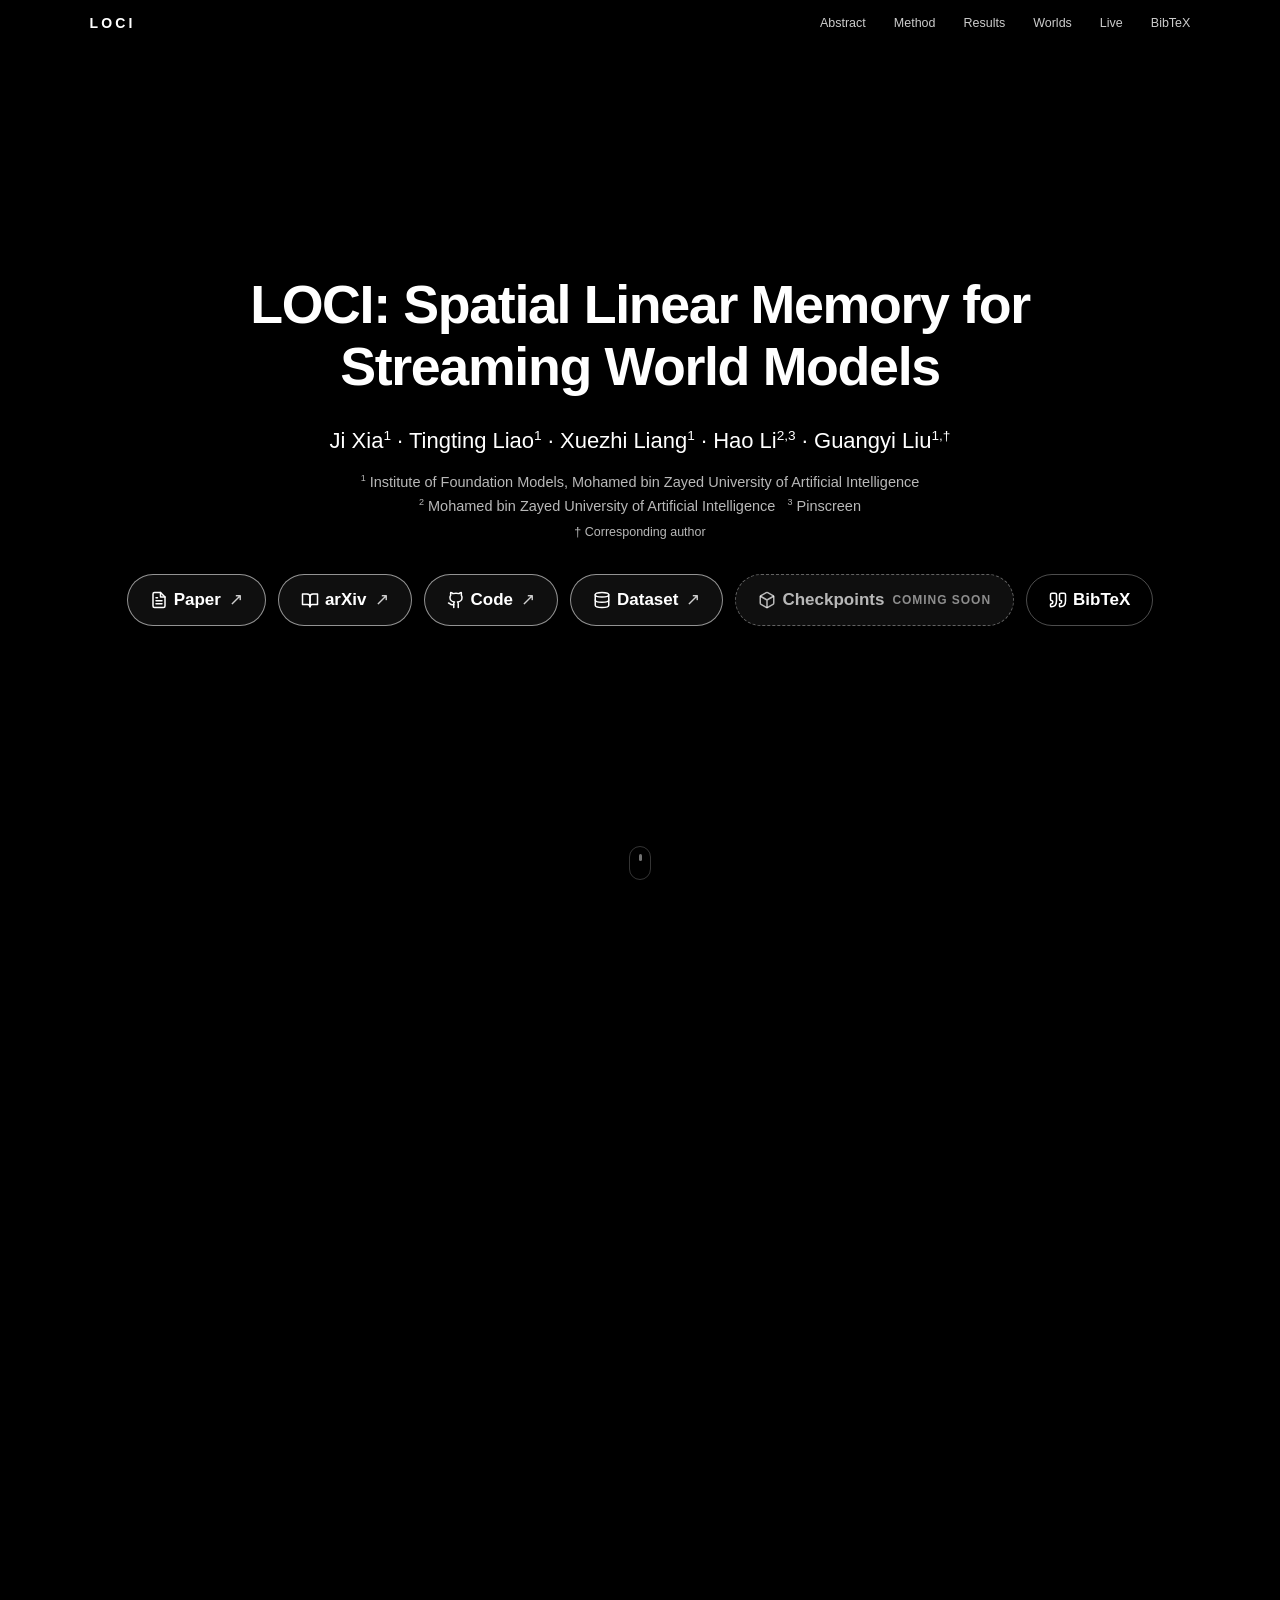
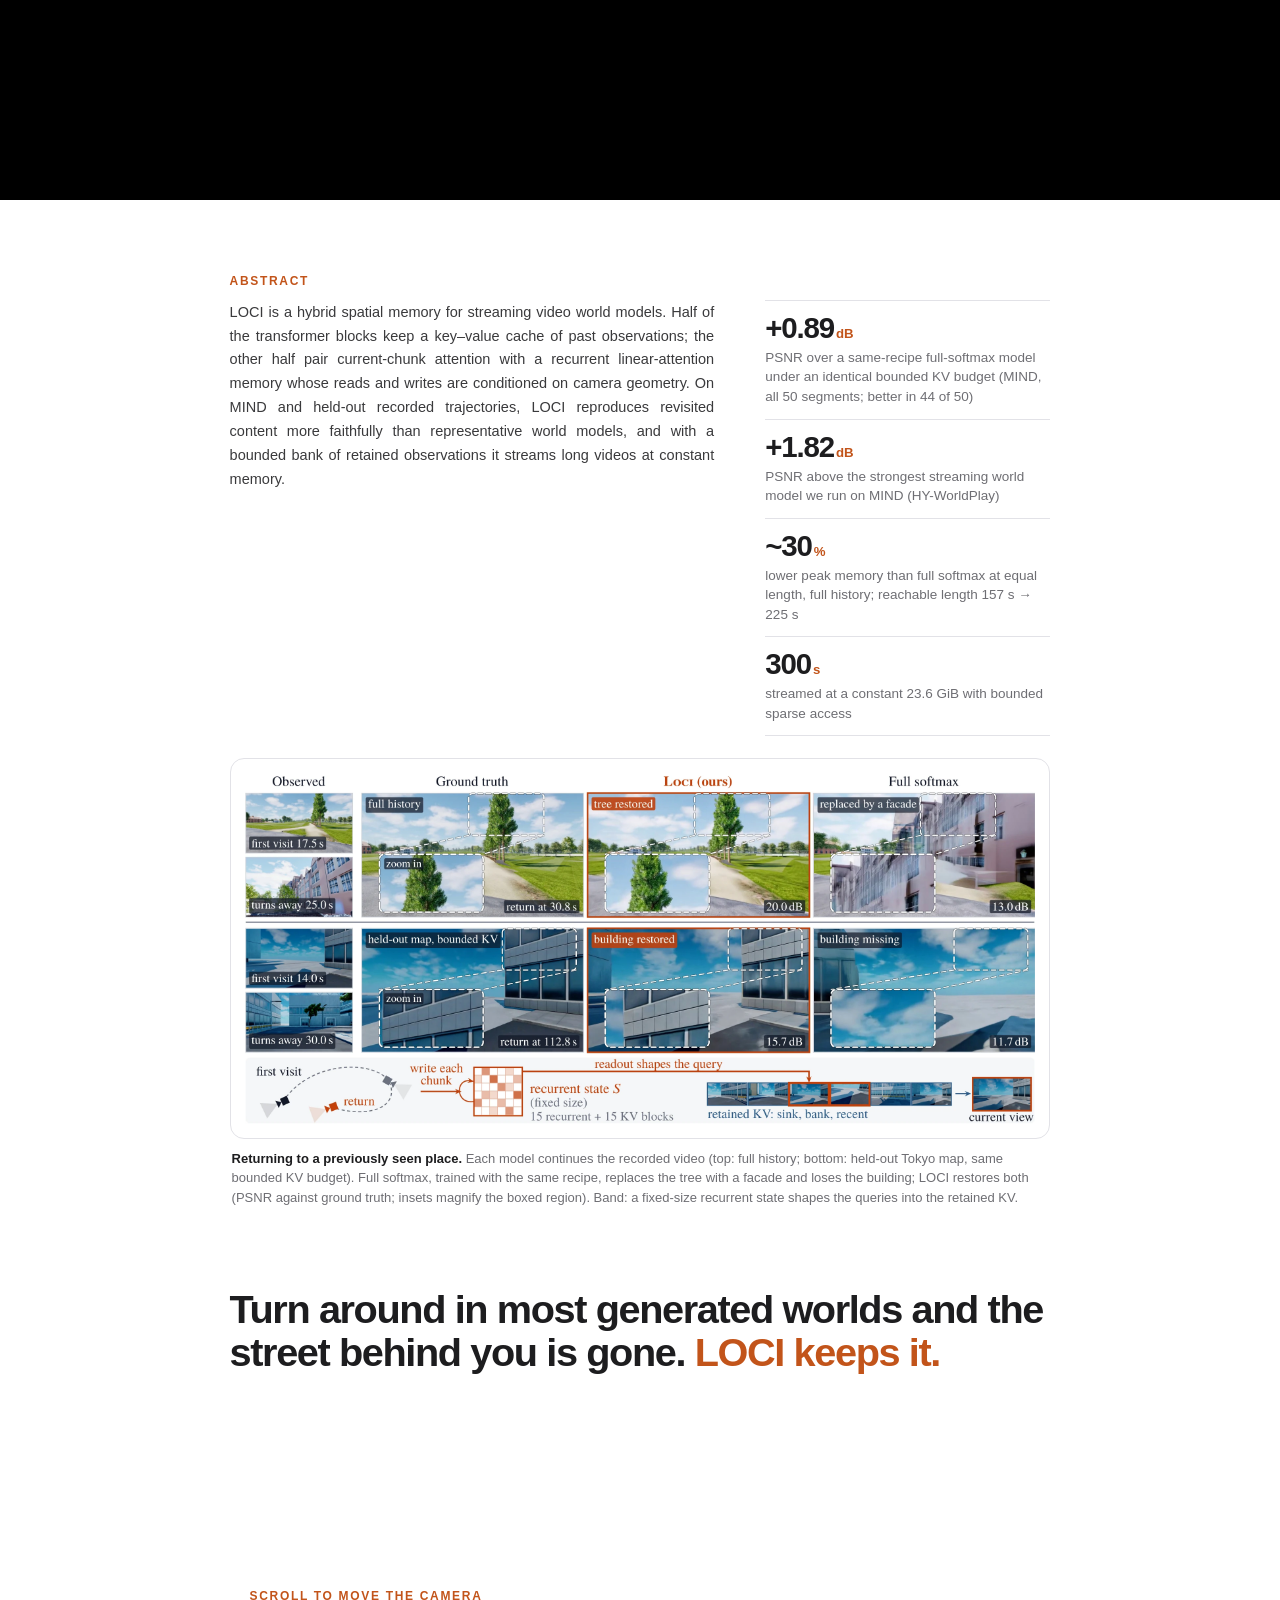
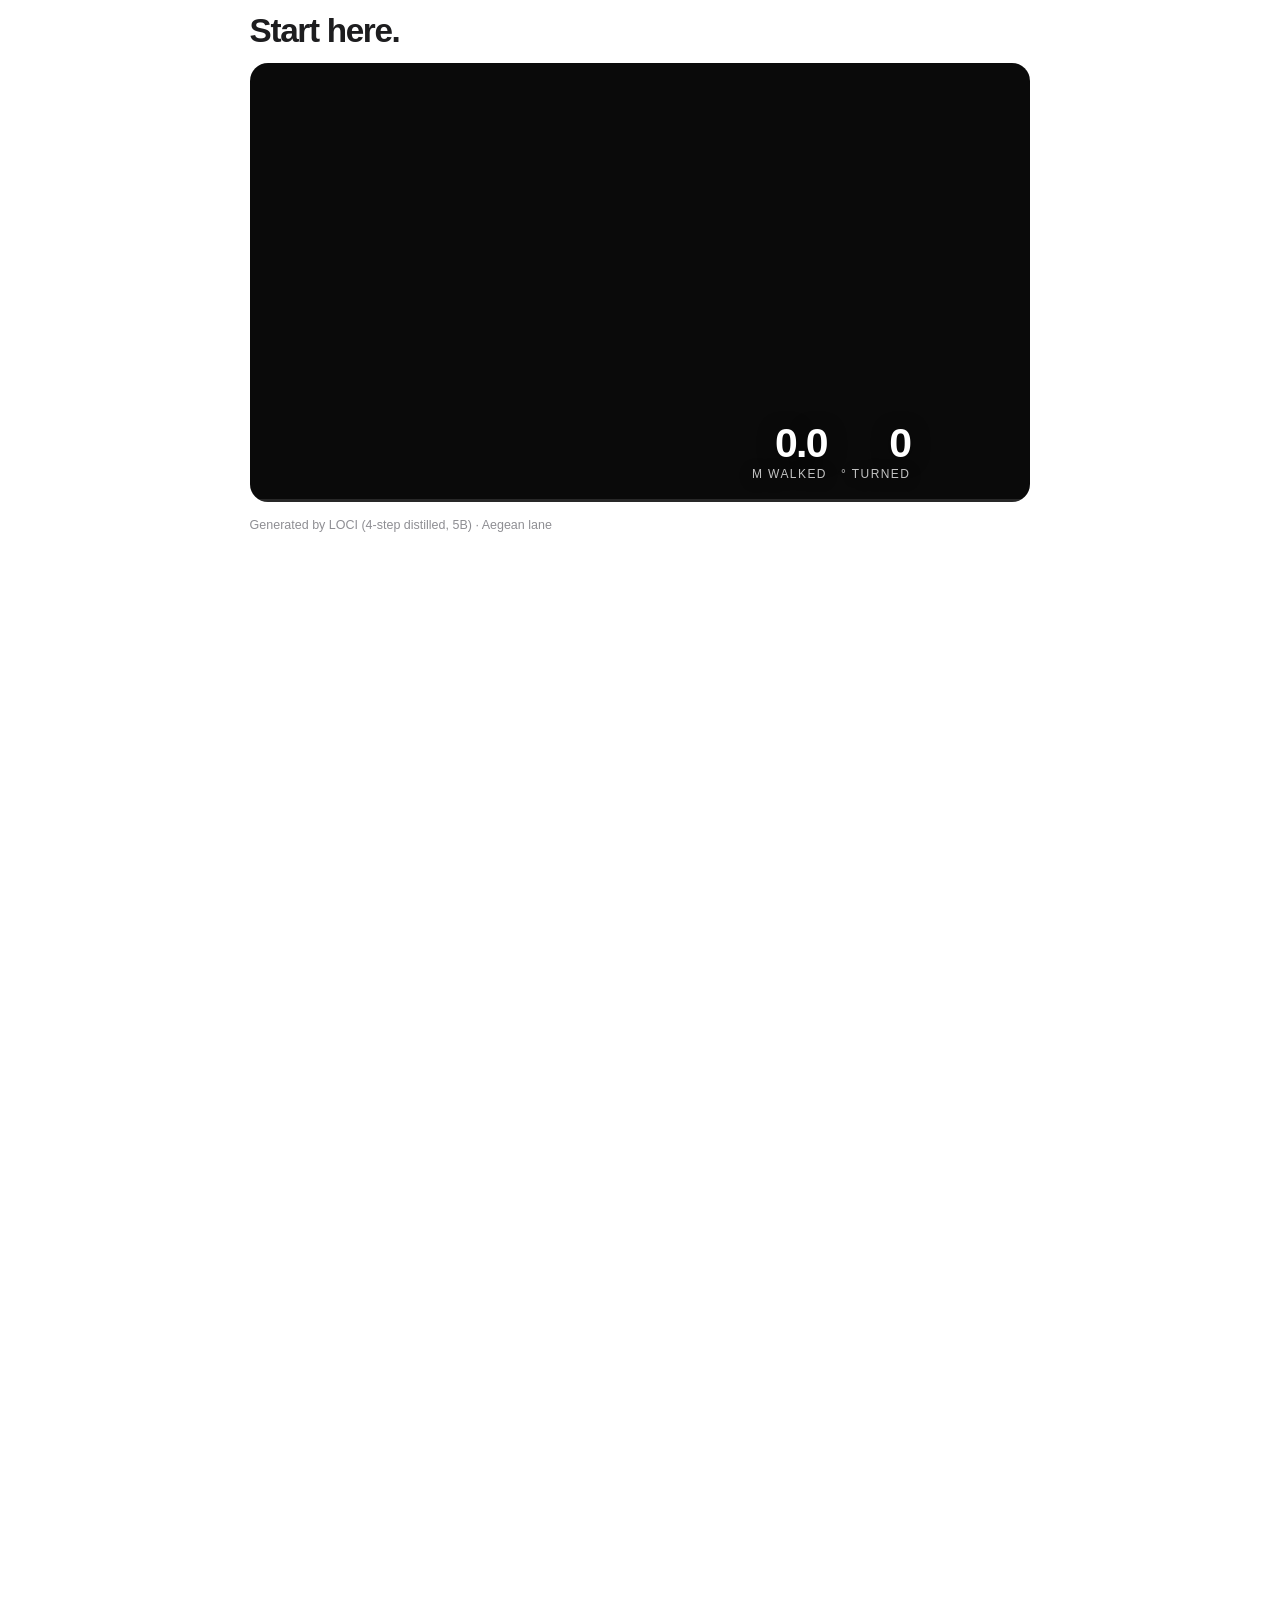
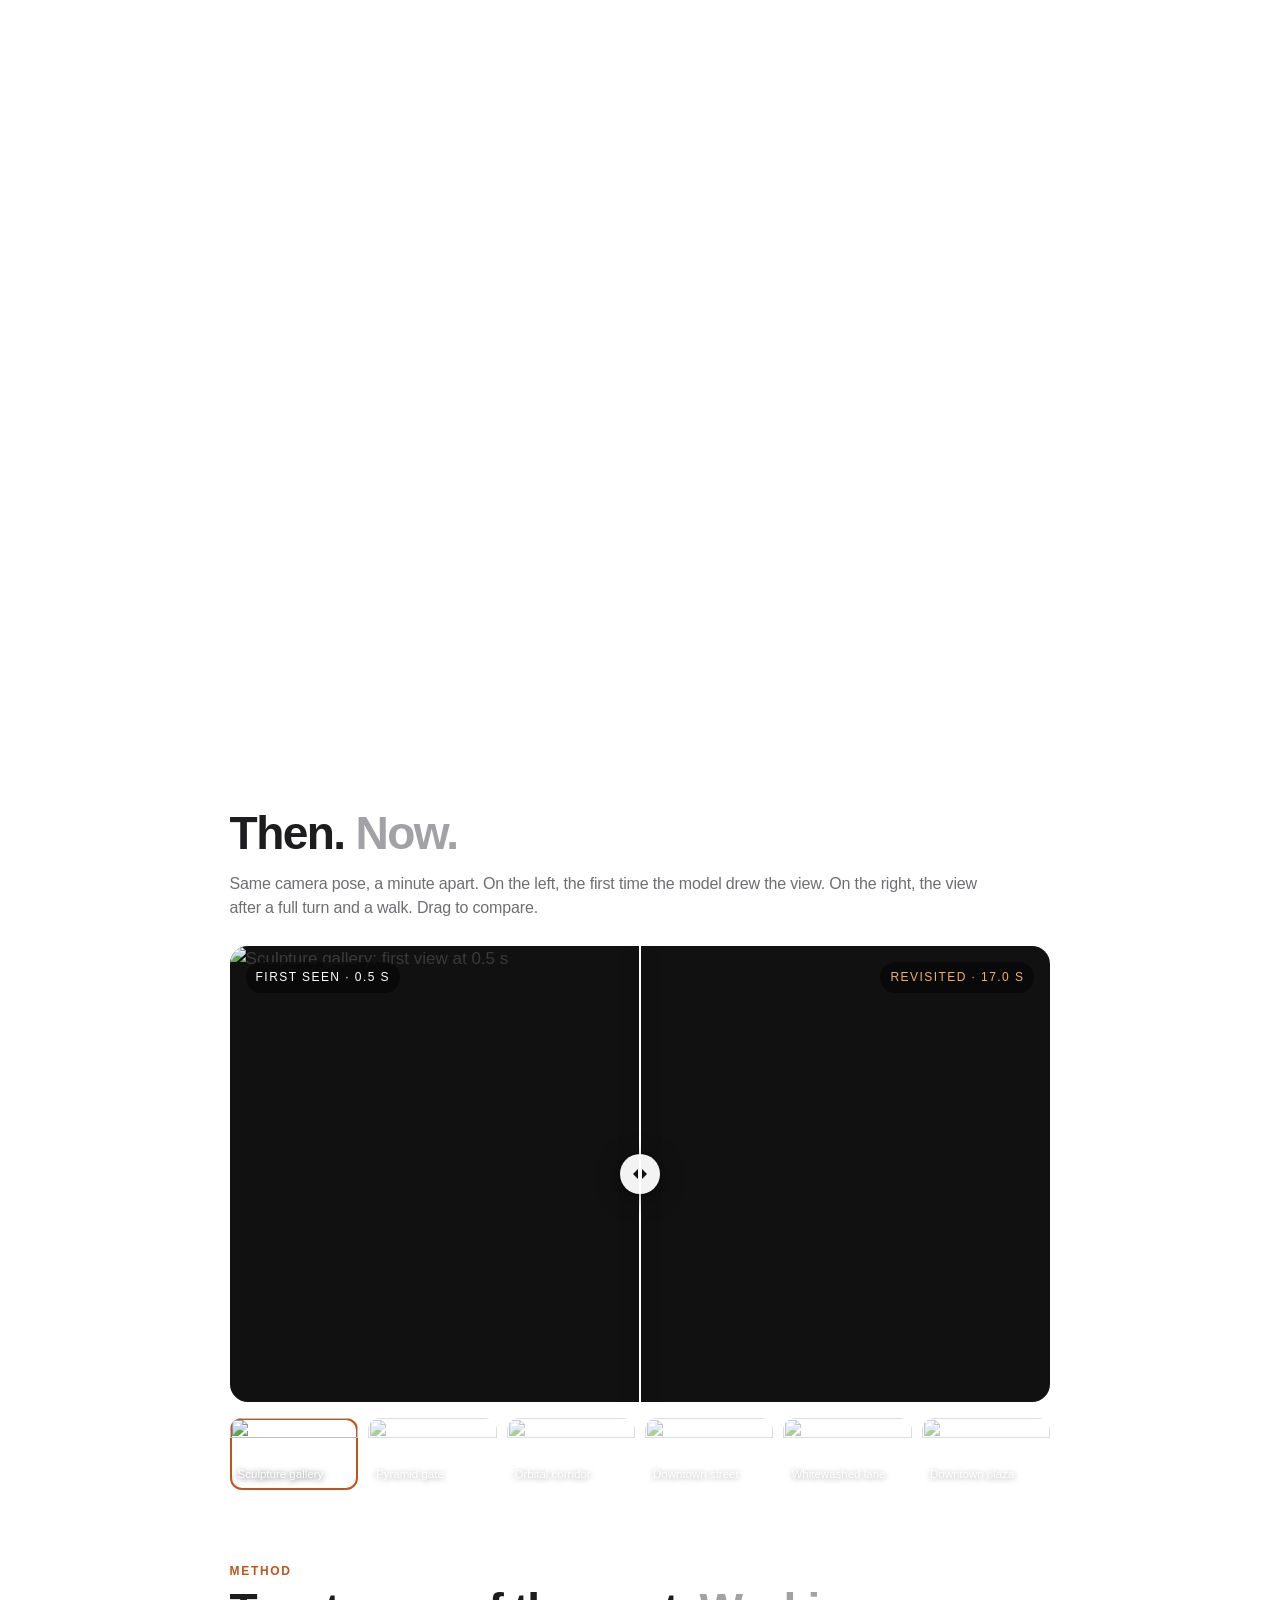
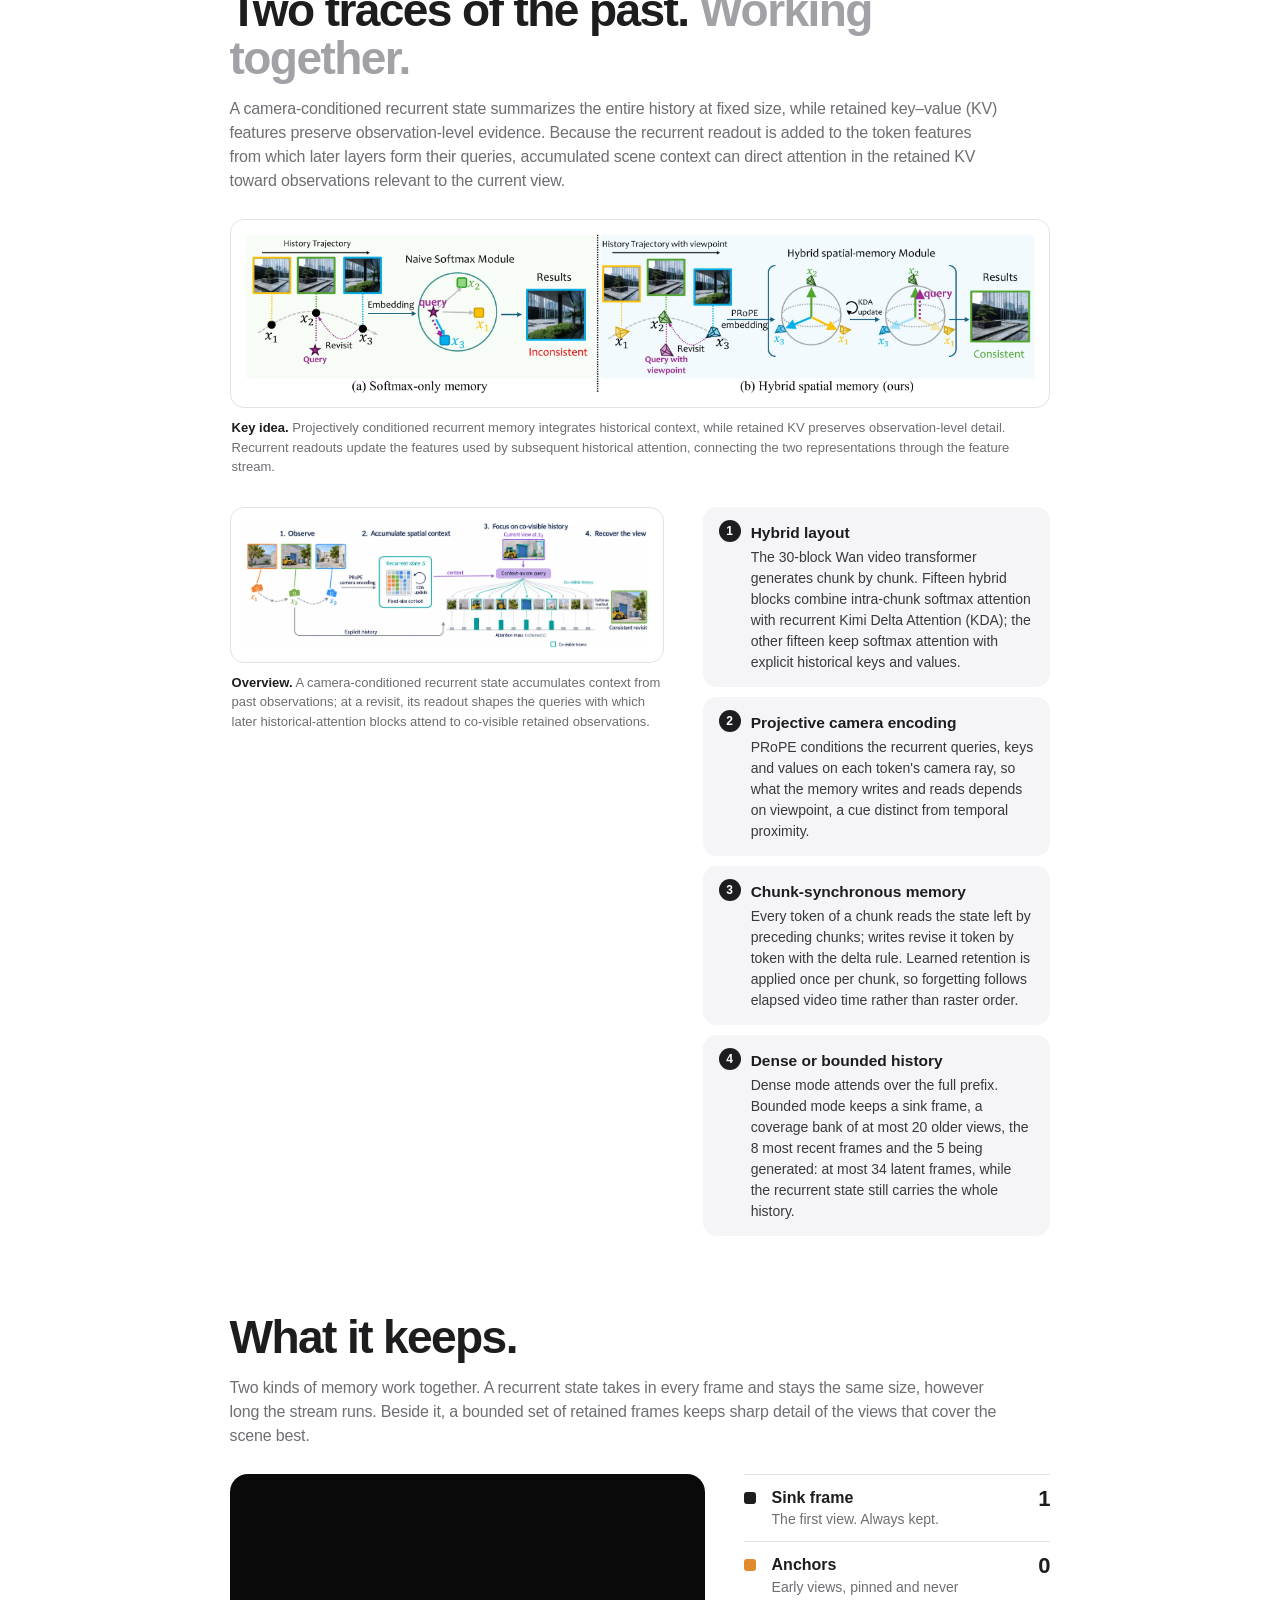
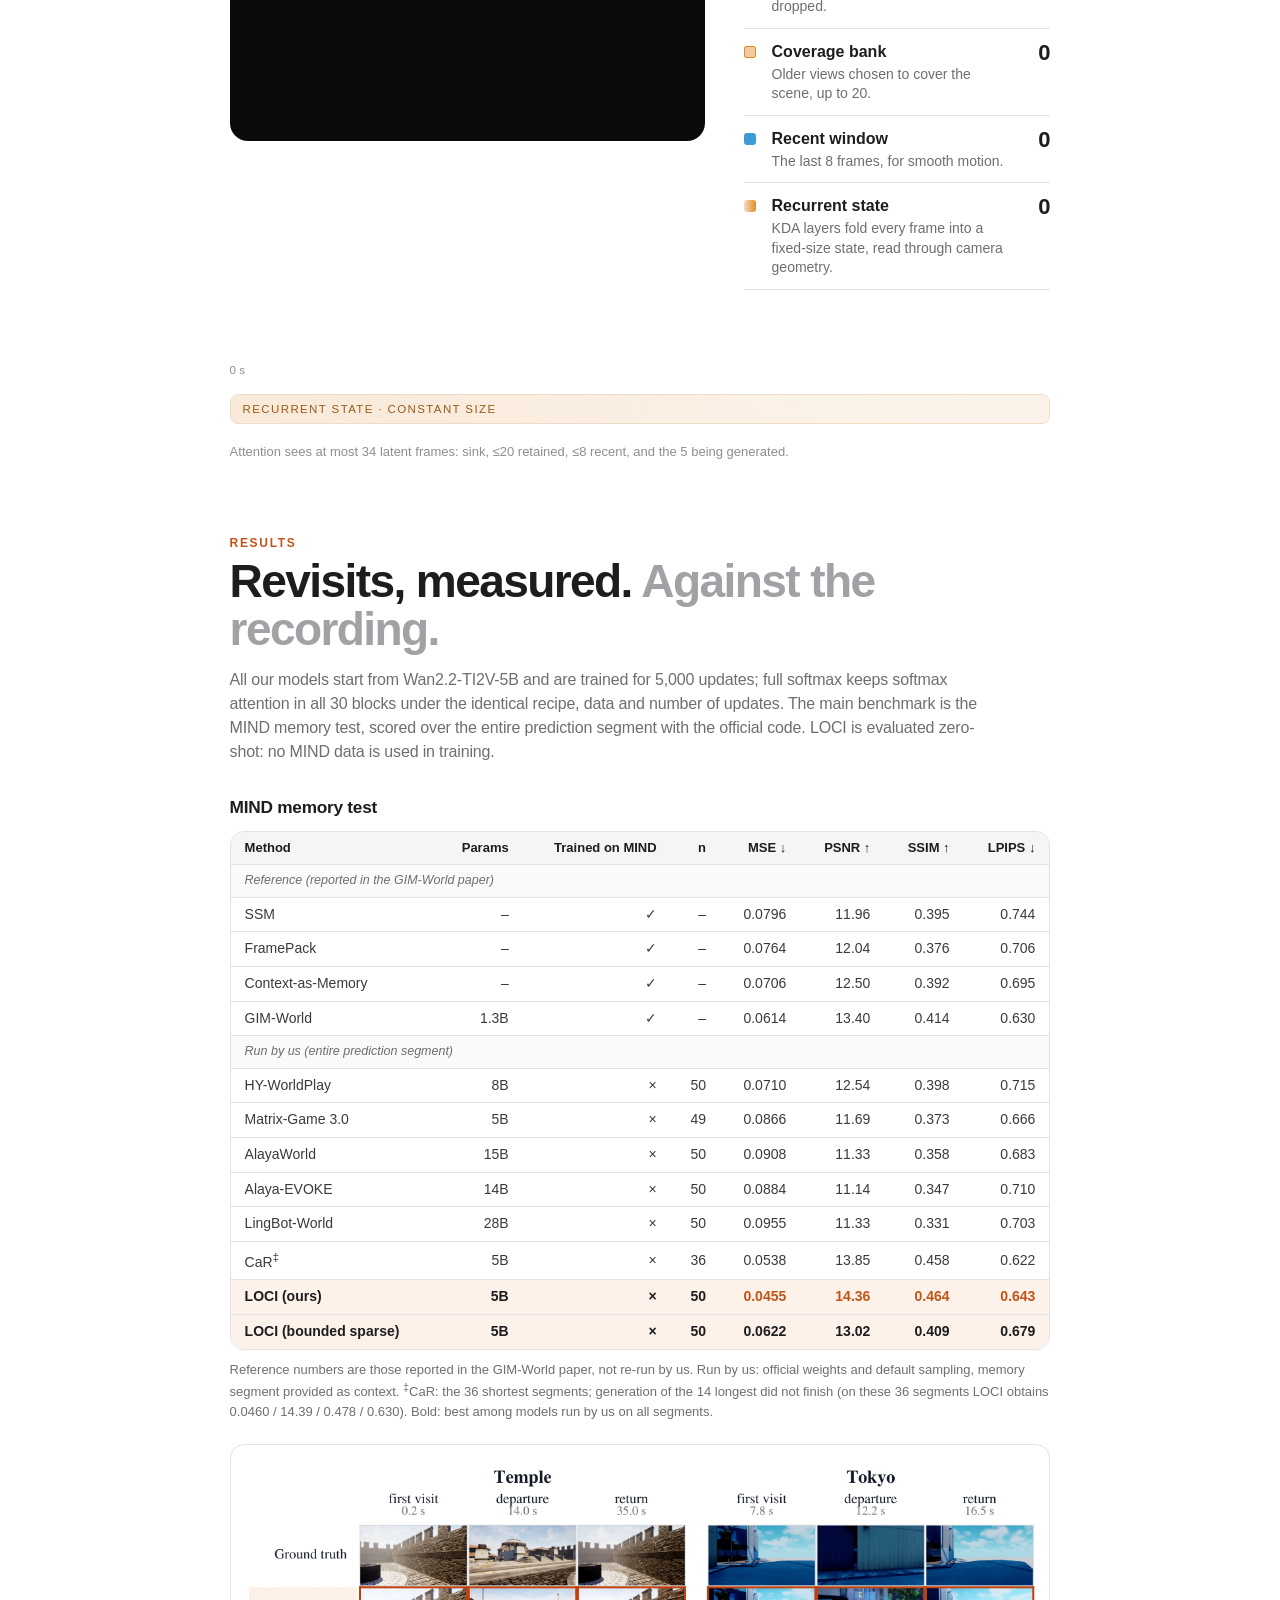
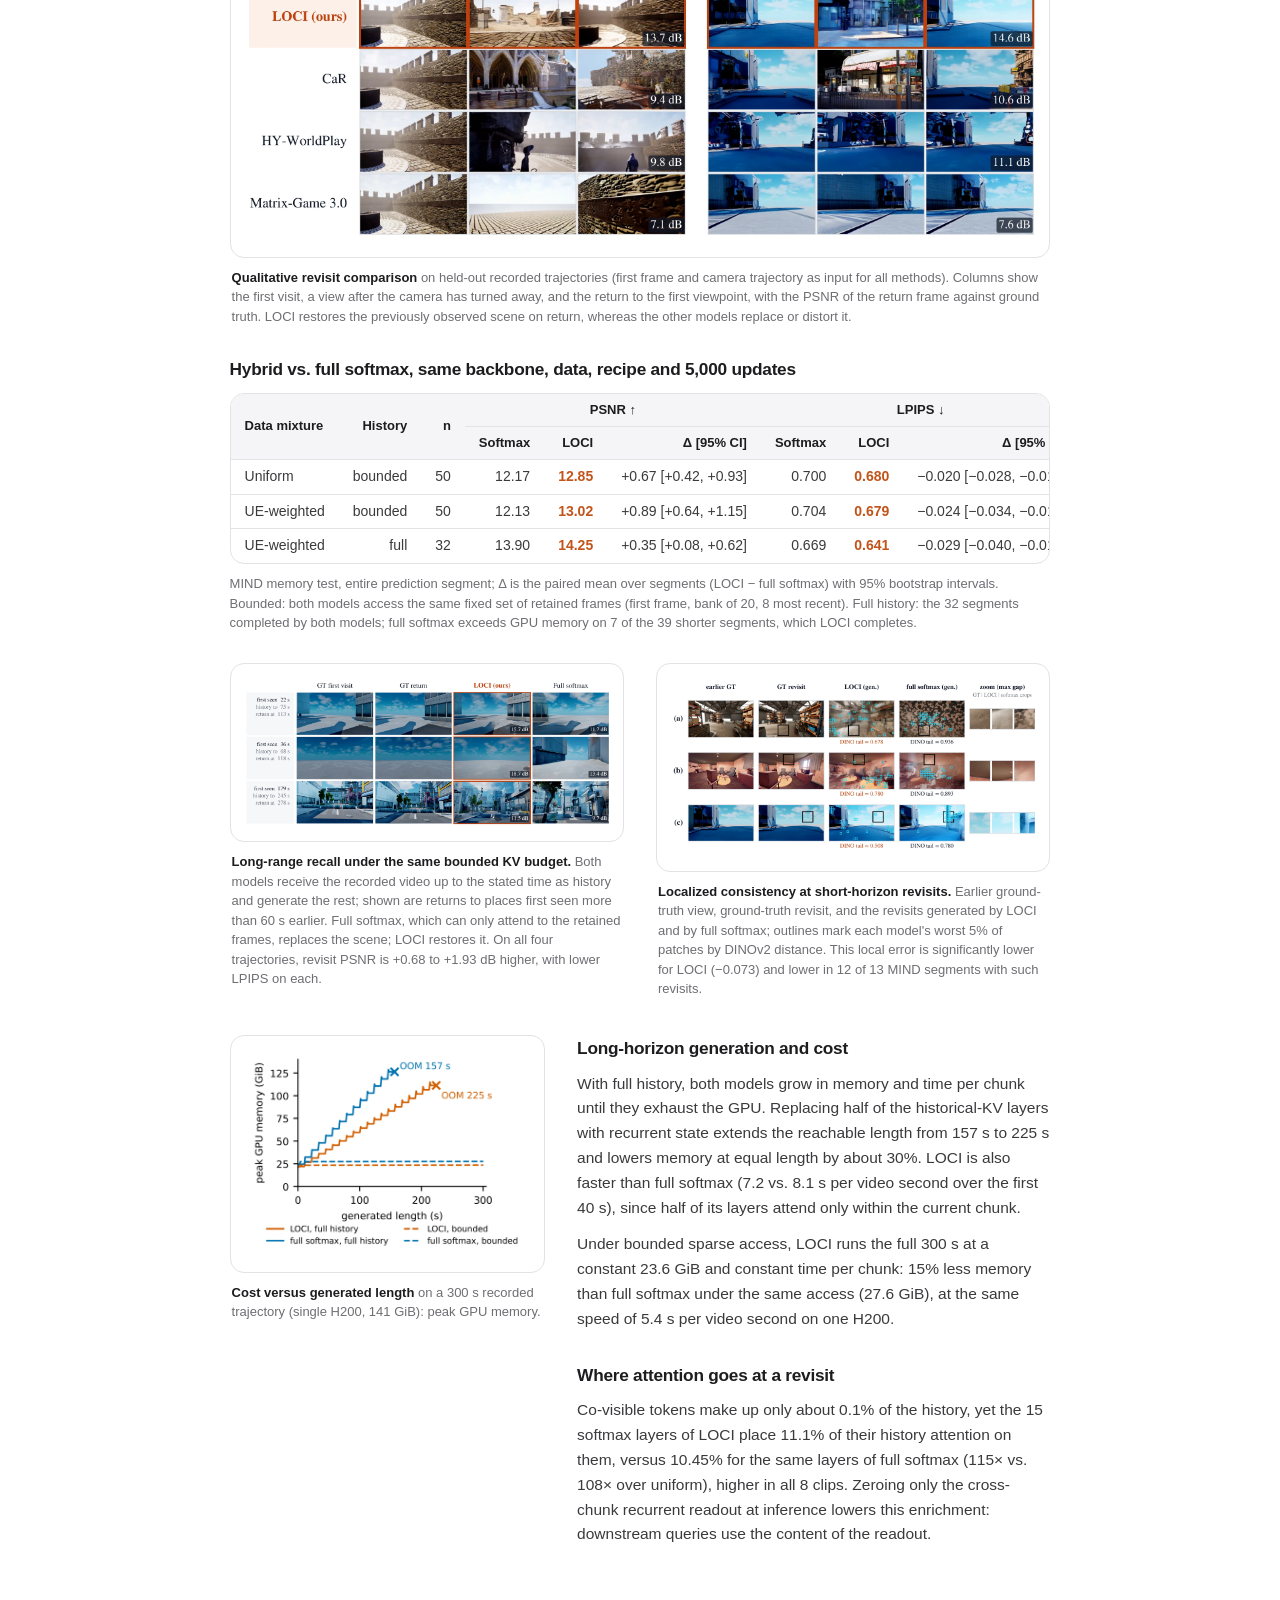
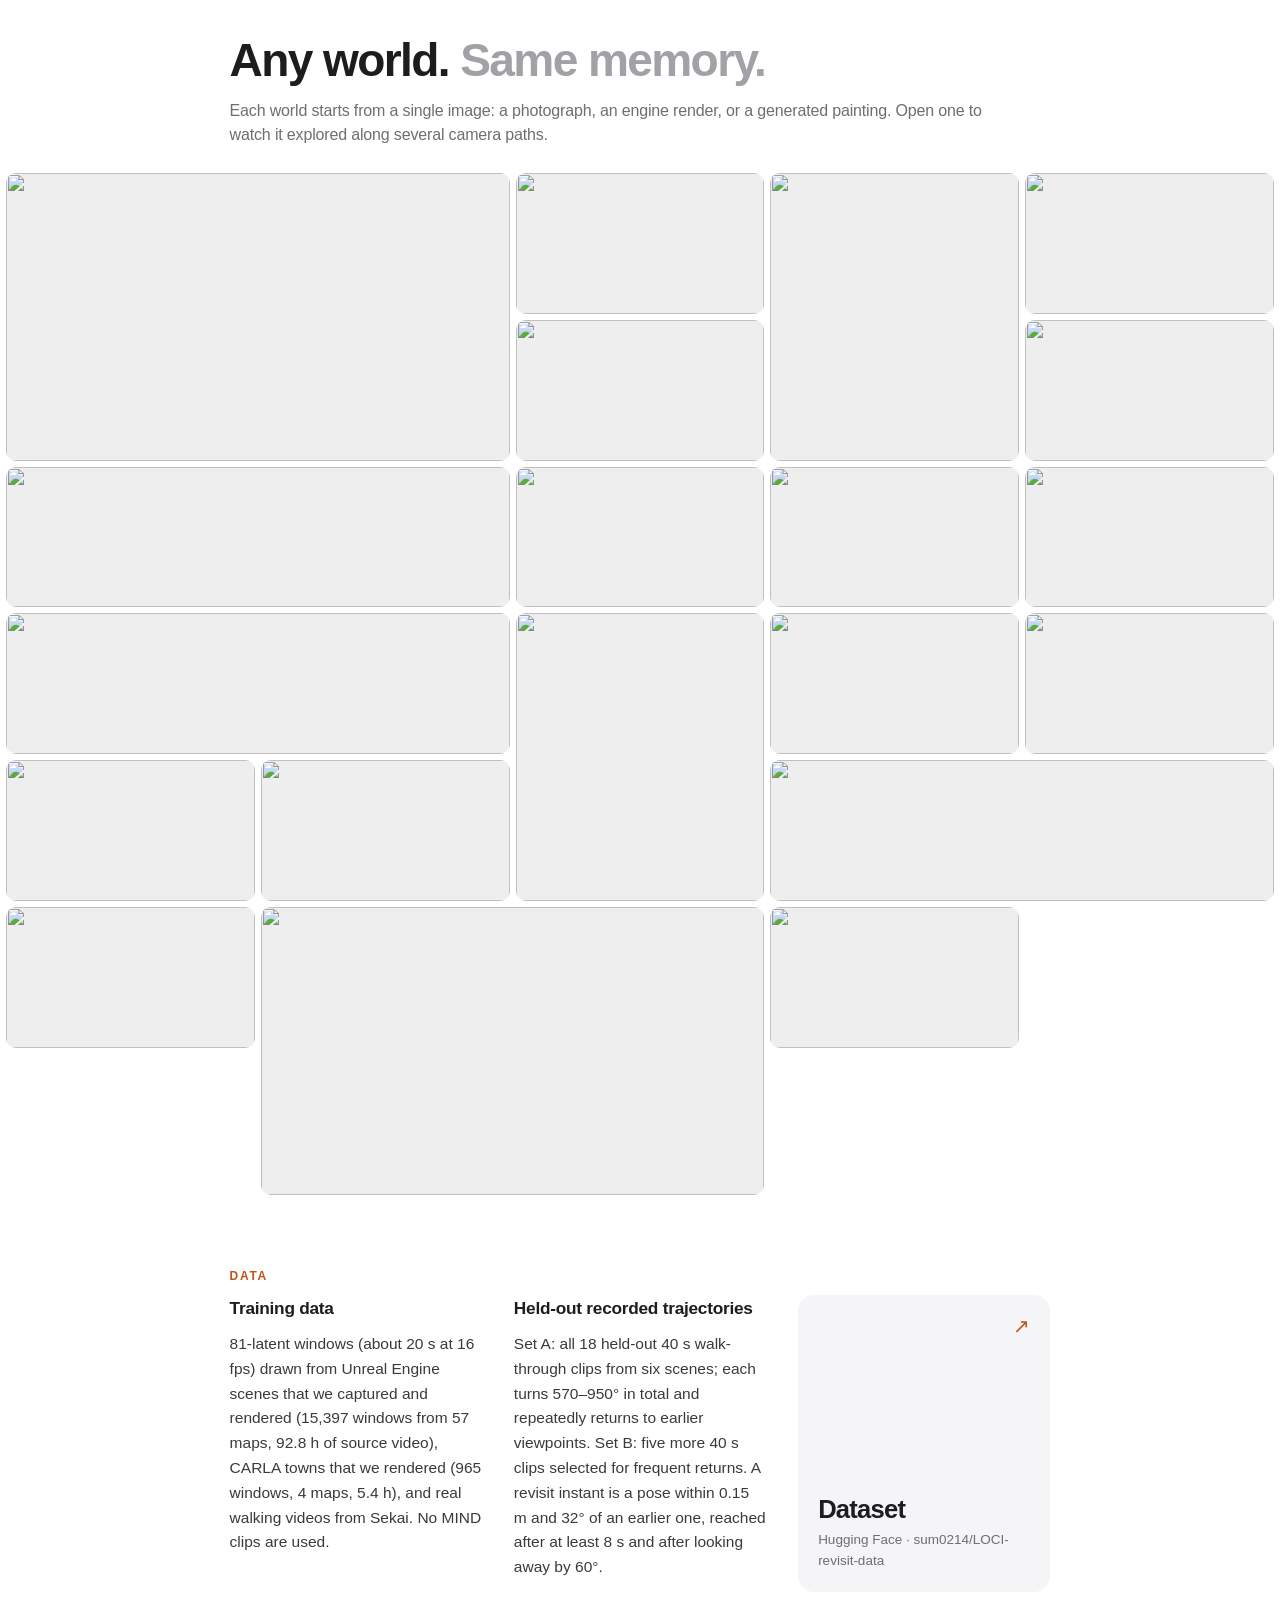
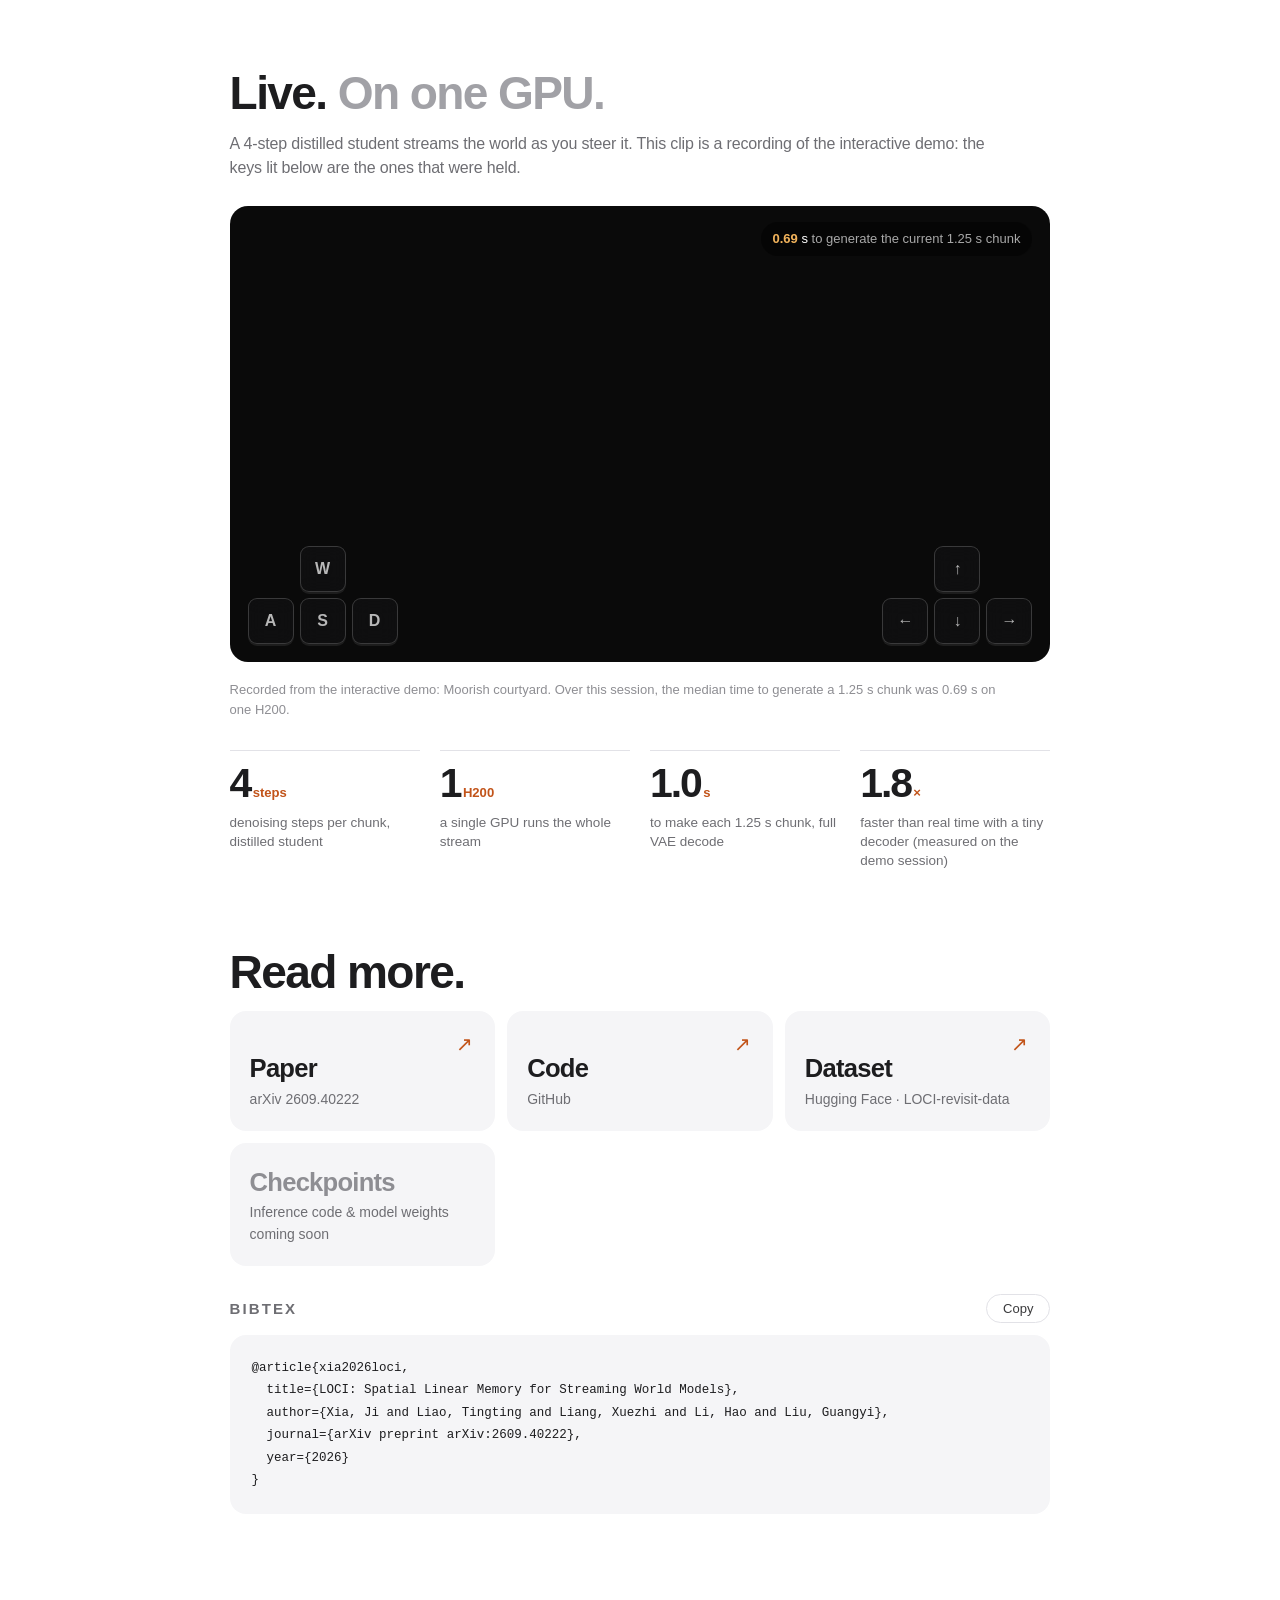
==== commit 5594e7ce: "LOCI page: shorter abstract, narrower layout, ai03 scroll clip (SR), dense memory clip, link icons" ====
--- a/LOCI/index.html
+++ b/LOCI/index.html
@@ -8,7 +8,7 @@
   <meta name="theme-color" content="#ffffff">
   <link rel="icon" href="favicon.svg" type="image/svg+xml">
   <link rel="preload" href="manifest.json" as="fetch" crossorigin>
-  <link rel="stylesheet" href="style.css?v=v2a">
+  <link rel="stylesheet" href="style.css?v=v2g">
 </head>
 <body>
 <a class="skip" href="#credits">Skip to paper details</a>
@@ -48,7 +48,7 @@
       <h2 class="credits-title">LOCI: Spatial Linear Memory for Streaming World Models</h2>
       <p class="authors">Ji Xia<sup>1</sup> · Tingting Liao<sup>1</sup> · Xuezhi Liang<sup>1</sup> · Hao Li<sup>2,3</sup> · Guangyi Liu<sup>1,†</sup></p>
       <p class="affiliations"><sup>1</sup> Institute of Foundation Models, Mohamed bin Zayed University of Artificial Intelligence <br><sup>2</sup> Mohamed bin Zayed University of Artificial Intelligence &nbsp; <sup>3</sup> Pinscreen <br><span>† Corresponding author</span></p>
-      <p class="credit-links"><a class="btn" href="assets/paper.pdf">Paper <i>↗</i></a><a class="btn arxiv-link" href="https://arxiv.org/abs/2609.40222">arXiv <i>↗</i></a><a class="btn" href="https://github.com/xiaji2021/LOCI">Code <i>↗</i></a><a class="btn" href="https://huggingface.co/datasets/sum0214/LOCI-revisit-data">Dataset <i>↗</i></a><span class="btn soon" aria-disabled="true">Checkpoints <em>coming soon</em></span><a class="btn ghost" href="#bibtex">BibTeX</a></p>
+      <p class="credit-links"><a class="btn" href="assets/paper.pdf"><svg class="ic" viewBox="0 0 24 24" aria-hidden="true"><path d="M14 2H6a2 2 0 0 0-2 2v16a2 2 0 0 0 2 2h12a2 2 0 0 0 2-2V8z"/><path d="M14 2v6h6"/><path d="M8 13h8M8 17h8M8 9h2"/></svg>Paper <i>↗</i></a><a class="btn arxiv-link" href="https://arxiv.org/abs/2609.40222"><svg class="ic" viewBox="0 0 24 24" aria-hidden="true"><path d="M2 4h6a4 4 0 0 1 4 4v13a3 3 0 0 0-3-3H2z"/><path d="M22 4h-6a4 4 0 0 0-4 4v13a3 3 0 0 1 3-3h7z"/></svg>arXiv <i>↗</i></a><a class="btn" href="https://github.com/xiaji2021/LOCI"><svg class="ic" viewBox="0 0 24 24" aria-hidden="true"><path d="M15 22v-4a4.8 4.8 0 0 0-1-3.5c3 0 6-2 6-5.5.08-1.25-.27-2.48-1-3.5.28-1.15.28-2.35 0-3.5 0 0-1 0-3 1.5-2.64-.5-5.36-.5-8 0C6 2 5 2 5 2c-.3 1.15-.3 2.35 0 3.5A5.4 5.4 0 0 0 4 9c0 3.5 3 5.5 6 5.5-.39.49-.68 1.05-.85 1.65S8.93 17.38 9 18v4"/><path d="M9 18c-4.51 2-5-2-7-2"/></svg>Code <i>↗</i></a><a class="btn" href="https://huggingface.co/datasets/sum0214/LOCI-revisit-data"><svg class="ic" viewBox="0 0 24 24" aria-hidden="true"><ellipse cx="12" cy="5" rx="9" ry="3"/><path d="M3 5v14a9 3 0 0 0 18 0V5"/><path d="M3 12a9 3 0 0 0 18 0"/></svg>Dataset <i>↗</i></a><span class="btn soon" aria-disabled="true"><svg class="ic" viewBox="0 0 24 24" aria-hidden="true"><path d="M21 8a2 2 0 0 0-1-1.73l-7-4a2 2 0 0 0-2 0l-7 4A2 2 0 0 0 3 8v8a2 2 0 0 0 1 1.73l7 4a2 2 0 0 0 2 0l7-4A2 2 0 0 0 21 16z"/><path d="M3.3 7 12 12l8.7-5M12 22V12"/></svg>Checkpoints <em>coming soon</em></span><a class="btn ghost" href="#bibtex"><svg class="ic" viewBox="0 0 24 24" aria-hidden="true"><path d="M3 21c3 0 7-1 7-8V5c0-1.25-.76-2-2-2H4c-1.25 0-2 .75-2 1.97V11c0 1.25.75 2 2 2 1 0 1 0 1 1v1c0 1-1 2-2 2s-1 .01-1 1.03V20c0 1 0 1 1 1z"/><path d="M15 21c3 0 7-1 7-8V5c0-1.25-.76-2-2-2h-4c-1.25 0-2 .75-2 1.97V11c0 1.25.75 2 2 2h.75c0 2.25.25 4-2.75 4v3c0 1 0 1 1 1z"/></svg>BibTeX</a></p>
     </div>
     </div>
   </section>
@@ -59,7 +59,7 @@
       <div class="abs-grid">
         <div>
           <p class="kicker">Abstract</p>
-          <p class="abs-text">When a camera revisits a previously observed region, a video world model should reproduce what was there before. This requires both remembering past observations and retrieving the right one for the current viewpoint. Key–value caches preserve visual detail but grow with video length; recurrent memory is compact but compresses history into a fixed-size state, so individual past observations are no longer directly accessible. We introduce LOCI, a hybrid spatial-memory architecture that keeps both representations. In half of the transformer blocks, main attention keeps a key–value cache of past observations; in the other half, it is restricted to the current chunk and complemented by a recurrent linear-attention memory whose reads and writes are conditioned on projective camera geometry, so viewpoint enters both memory addressing and stored content. Recurrent readouts flow into subsequent cache-backed blocks and supply their queries with accumulated scene context. On the public MIND memory benchmark and on held-out recorded trajectories, LOCI reproduces revisited content more faithfully than representative world models and a same-recipe full-softmax model; with full history, it lowers peak memory at equal length by about 30% relative to full softmax. With a bounded bank of retained observations, it streams long videos at constant memory and remains more faithful than full softmax under the same budget.</p>
+          <p class="abs-text">LOCI is a hybrid spatial memory for streaming video world models. Half of the transformer blocks keep a key–value cache of past observations; the other half pair current-chunk attention with a recurrent linear-attention memory whose reads and writes are conditioned on camera geometry. On MIND and held-out recorded trajectories, LOCI reproduces revisited content more faithfully than representative world models, and with a bounded bank of retained observations it streams long videos at constant memory.</p>
         </div>
         <dl class="hl">
           <div><dt>+0.89<small>dB</small></dt><dd>PSNR over a same-recipe full-softmax model under an identical bounded KV budget (MIND, all 50 segments; better in 44 of 50)</dd></div>
@@ -164,7 +164,7 @@
         <div class="mem-axis"><span>0 s</span><span id="mem-total"></span></div>
         <div class="kda-band" aria-hidden="true"><i id="kda-fill"></i><span>recurrent state · constant size</span></div>
       </div>
-      <p class="note reveal">Schematic of the bounded memory mode, simulated from this clip's camera path (frame roles are illustrative, not read from the model). Attention sees at most 34 latent frames: sink, ≤20 retained, ≤8 recent, and the 5 being generated.</p>
+      <p class="note reveal">Attention sees at most 34 latent frames: sink, ≤20 retained, ≤8 recent, and the 5 being generated.</p>
     </div>
   </section>
 
@@ -336,6 +336,6 @@
   </div>
 </div>
 
-<script src="app.js?v=v2a" defer></script>
+<script src="app.js?v=v2g" defer></script>
 </body>
 </html>
--- a/LOCI/style.css
+++ b/LOCI/style.css
@@ -423,3 +423,30 @@
   .hero-ring,.hero-meta{display:none}
   .turn{height:auto}
 }
+/* 10-03 user: "Scroll to move the camera 太大了 得小一点" — smaller scroll section (desktop) */
+@media (min-width:821px){
+  .turn-sticky{max-width:1000px}
+  .turn-stage{max-height:56svh}
+  .turn-cap{font-size:clamp(22px,2.6vw,34px)}
+  .turn-deg b{font-size:clamp(28px,3.2vw,44px)}
+  .turn-hud .ring-wrap{width:88px;height:88px}
+}
+/* 10-03 user: "整体都偏大 左右空隙小了 看着难受" — narrower column, wider side margins, smaller section type (desktop).
+   Hero video and the paper title/credits screen are NOT changed (title size was the user's 10-02 request). */
+@media (min-width:821px){
+  :root{--max:1000px;--gut:clamp(24px,7vw,112px)}
+  .statement{max-width:1000px}
+  .turn-sticky{max-width:960px}
+  .display{font-size:clamp(28px,3.6vw,48px)}
+  .big{font-size:clamp(24px,3.1vw,40px)}
+  .lede{font-size:clamp(15px,1.25vw,17px)}
+  .sub{font-size:clamp(16px,1.35vw,19px)}
+  .abs-text{font-size:clamp(14.5px,1.1vw,16px)}
+  .hl dt{font-size:clamp(24px,2.3vw,32px)}
+  .stats dt{font-size:clamp(28px,3.2vw,44px)}
+  .res span,.d-card span{font-size:clamp(20px,2vw,28px)}
+}
+
+/* 10-04 user: icons on the link buttons */
+.hero-credits .credit-links .btn .ic{width:18px;height:18px;flex:none;fill:none;stroke:currentColor;stroke-width:2;stroke-linecap:round;stroke-linejoin:round;margin-right:-2px}
+@media (max-width:600px){.hero-credits .credit-links .btn .ic{width:16px;height:16px}}
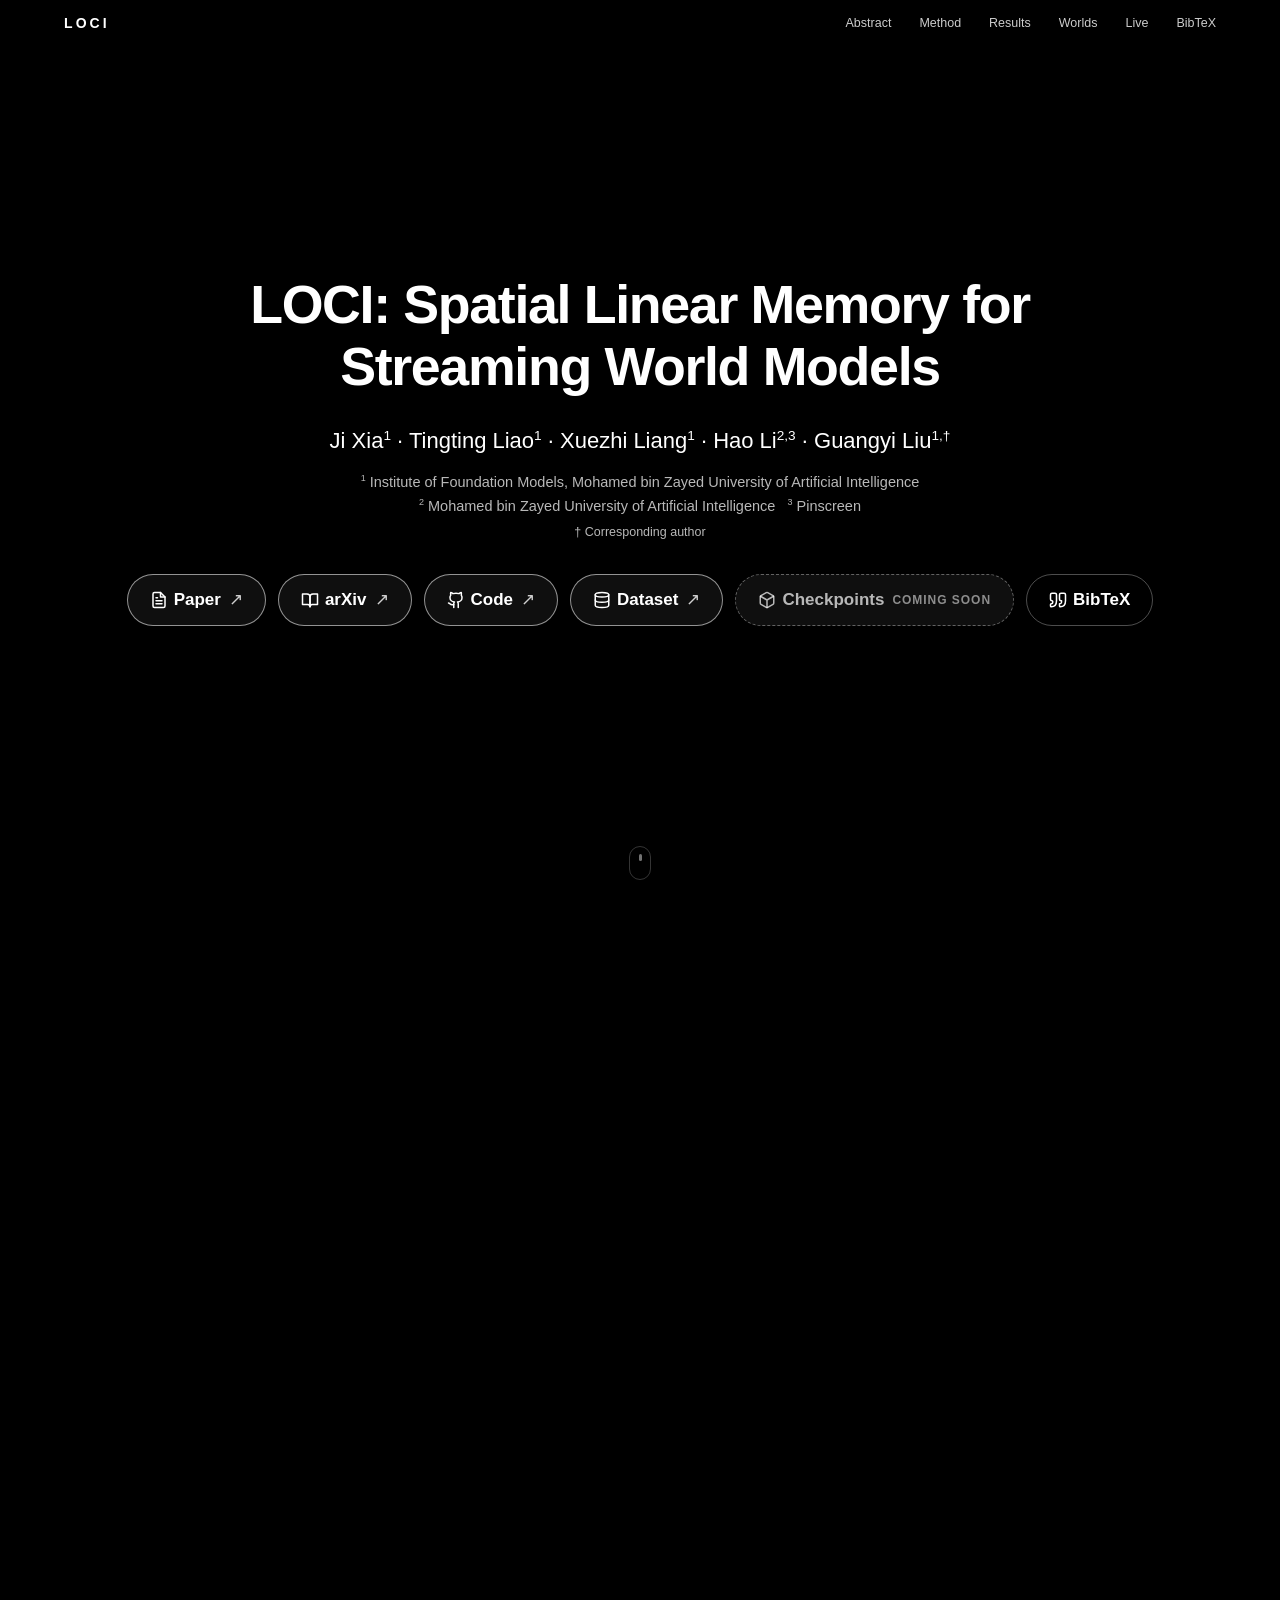
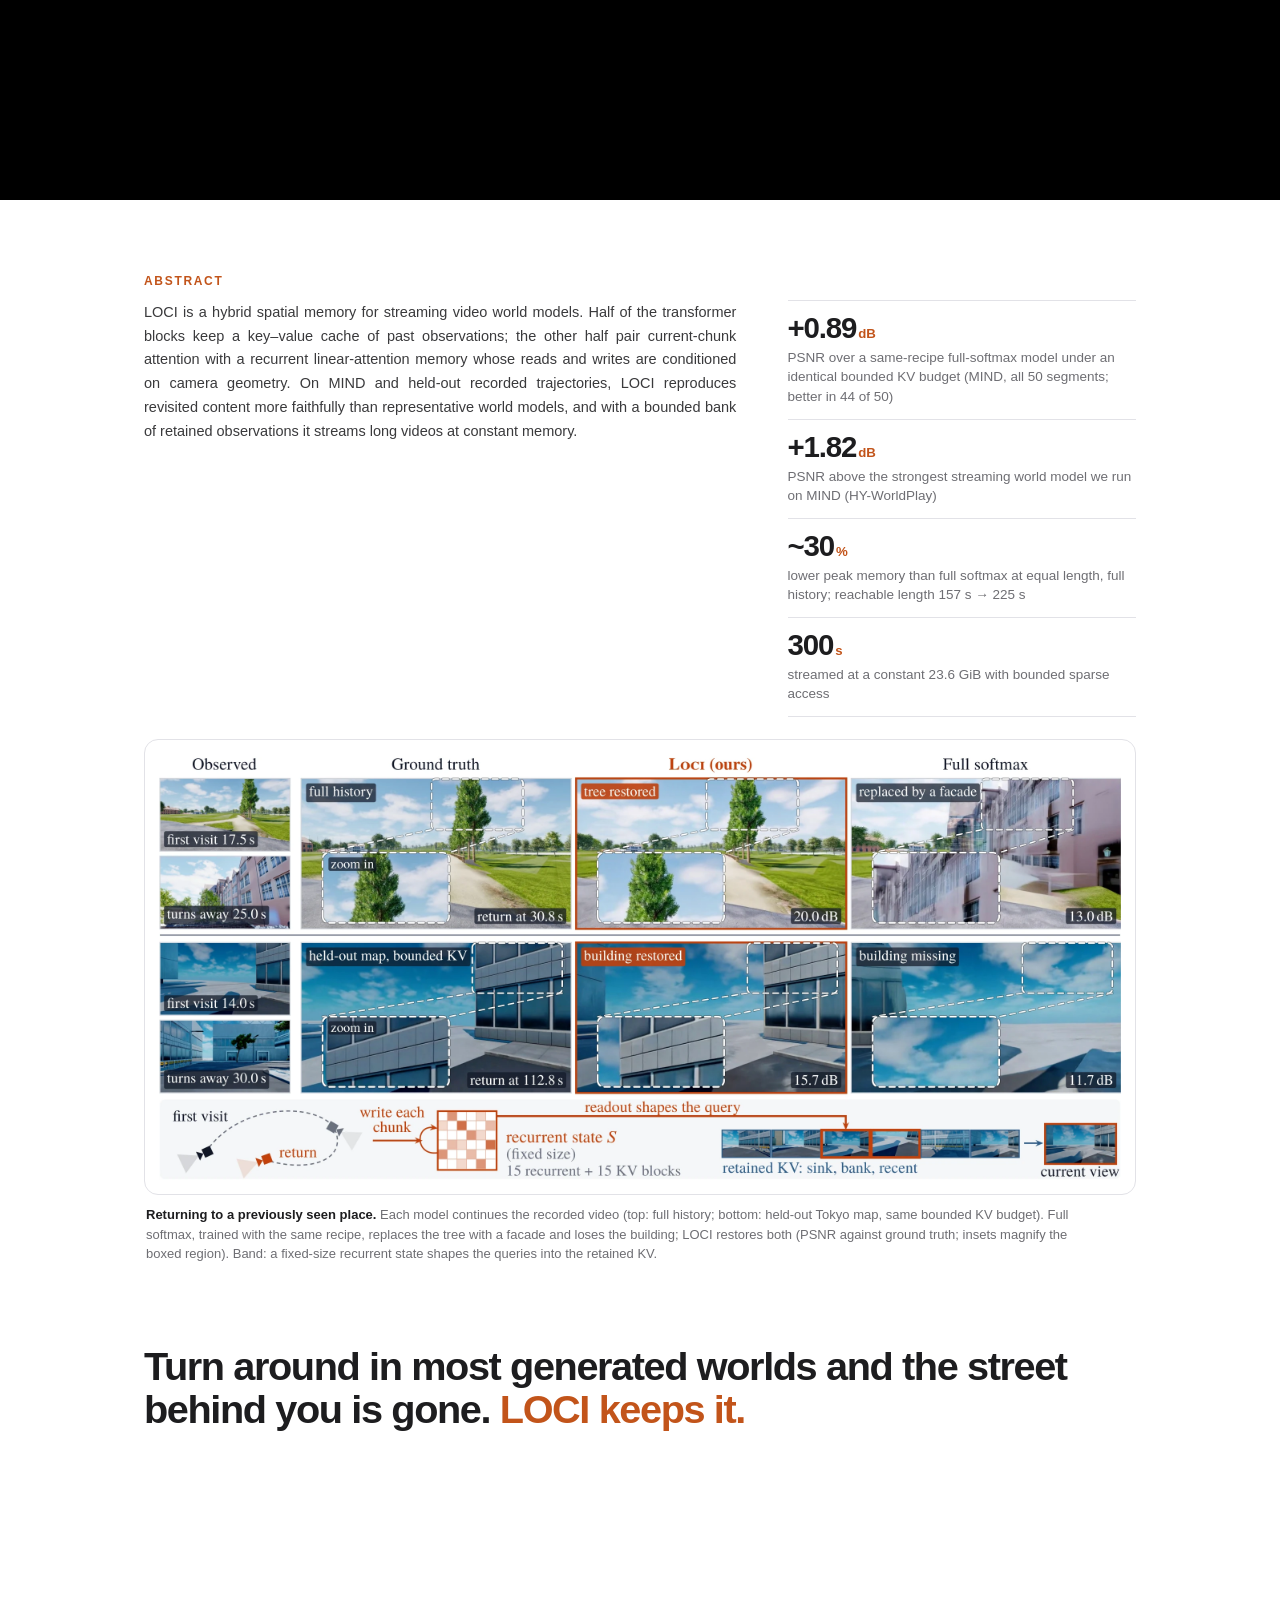
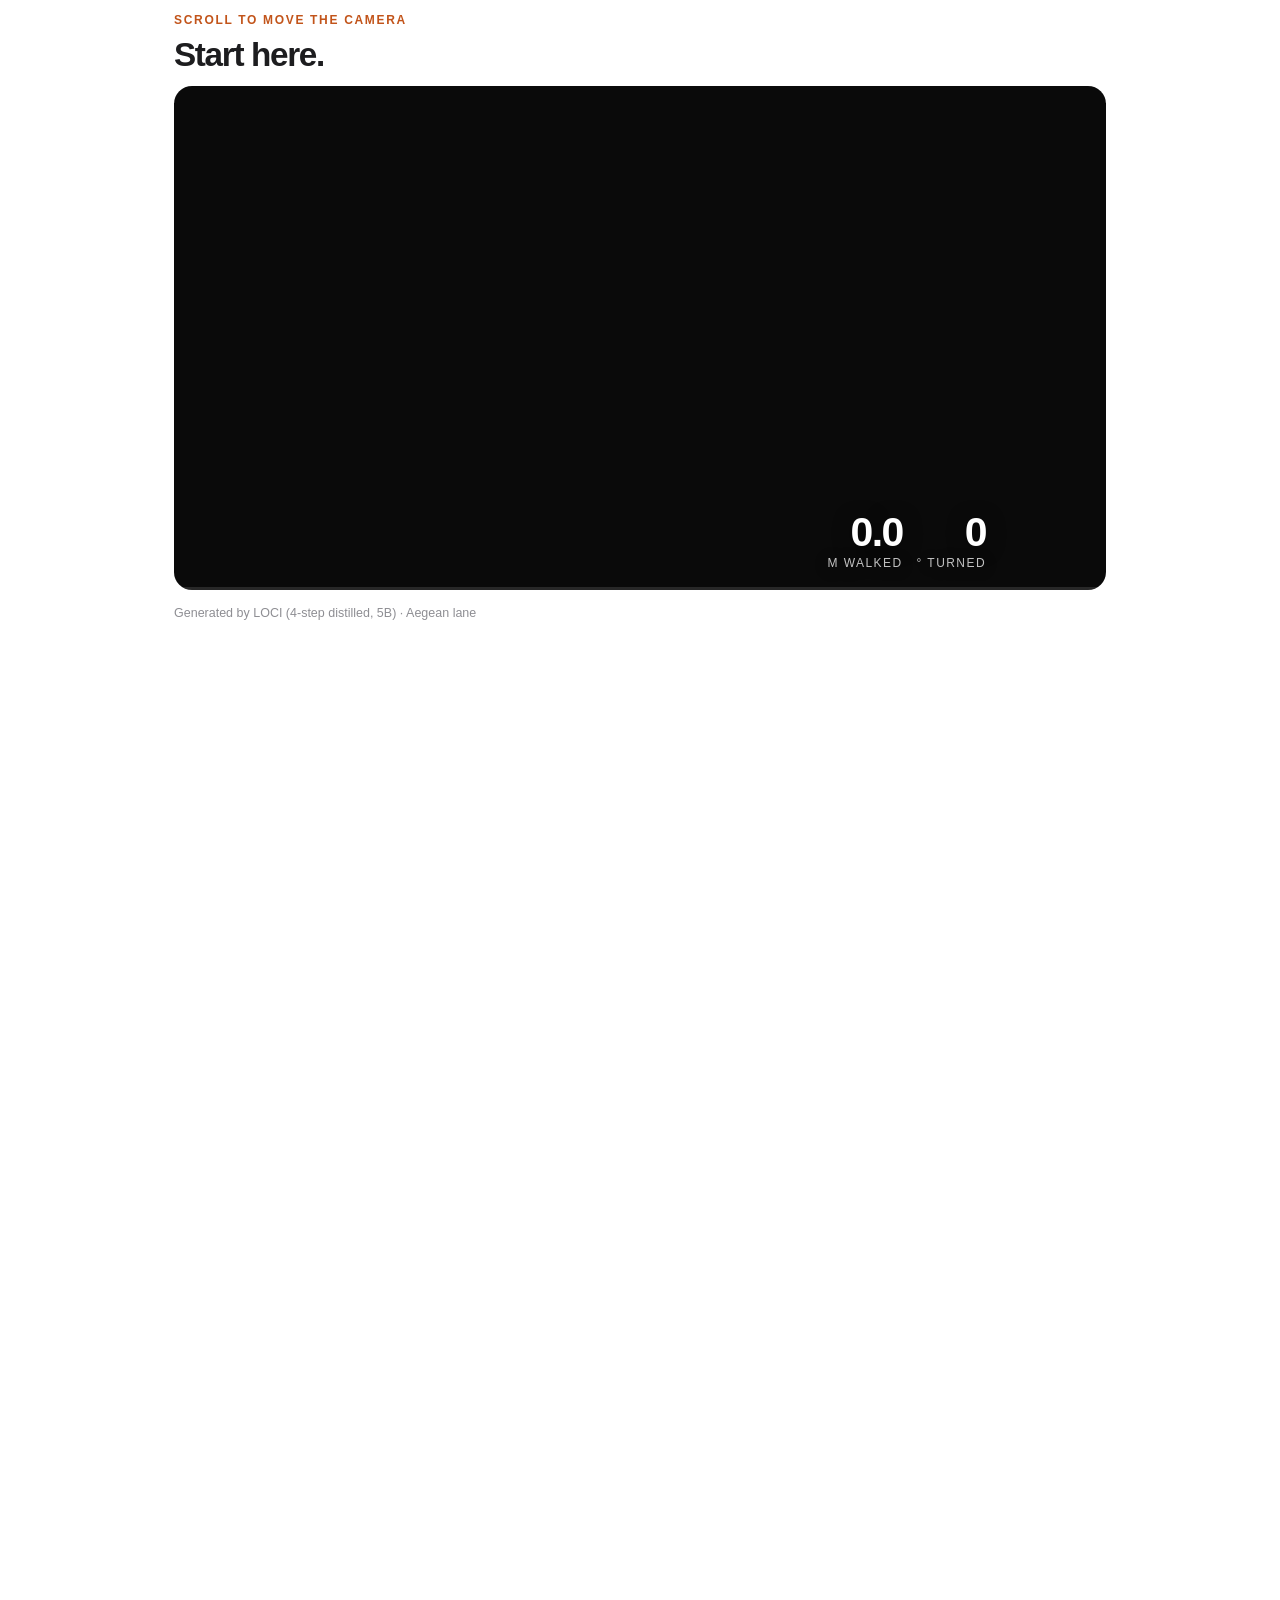
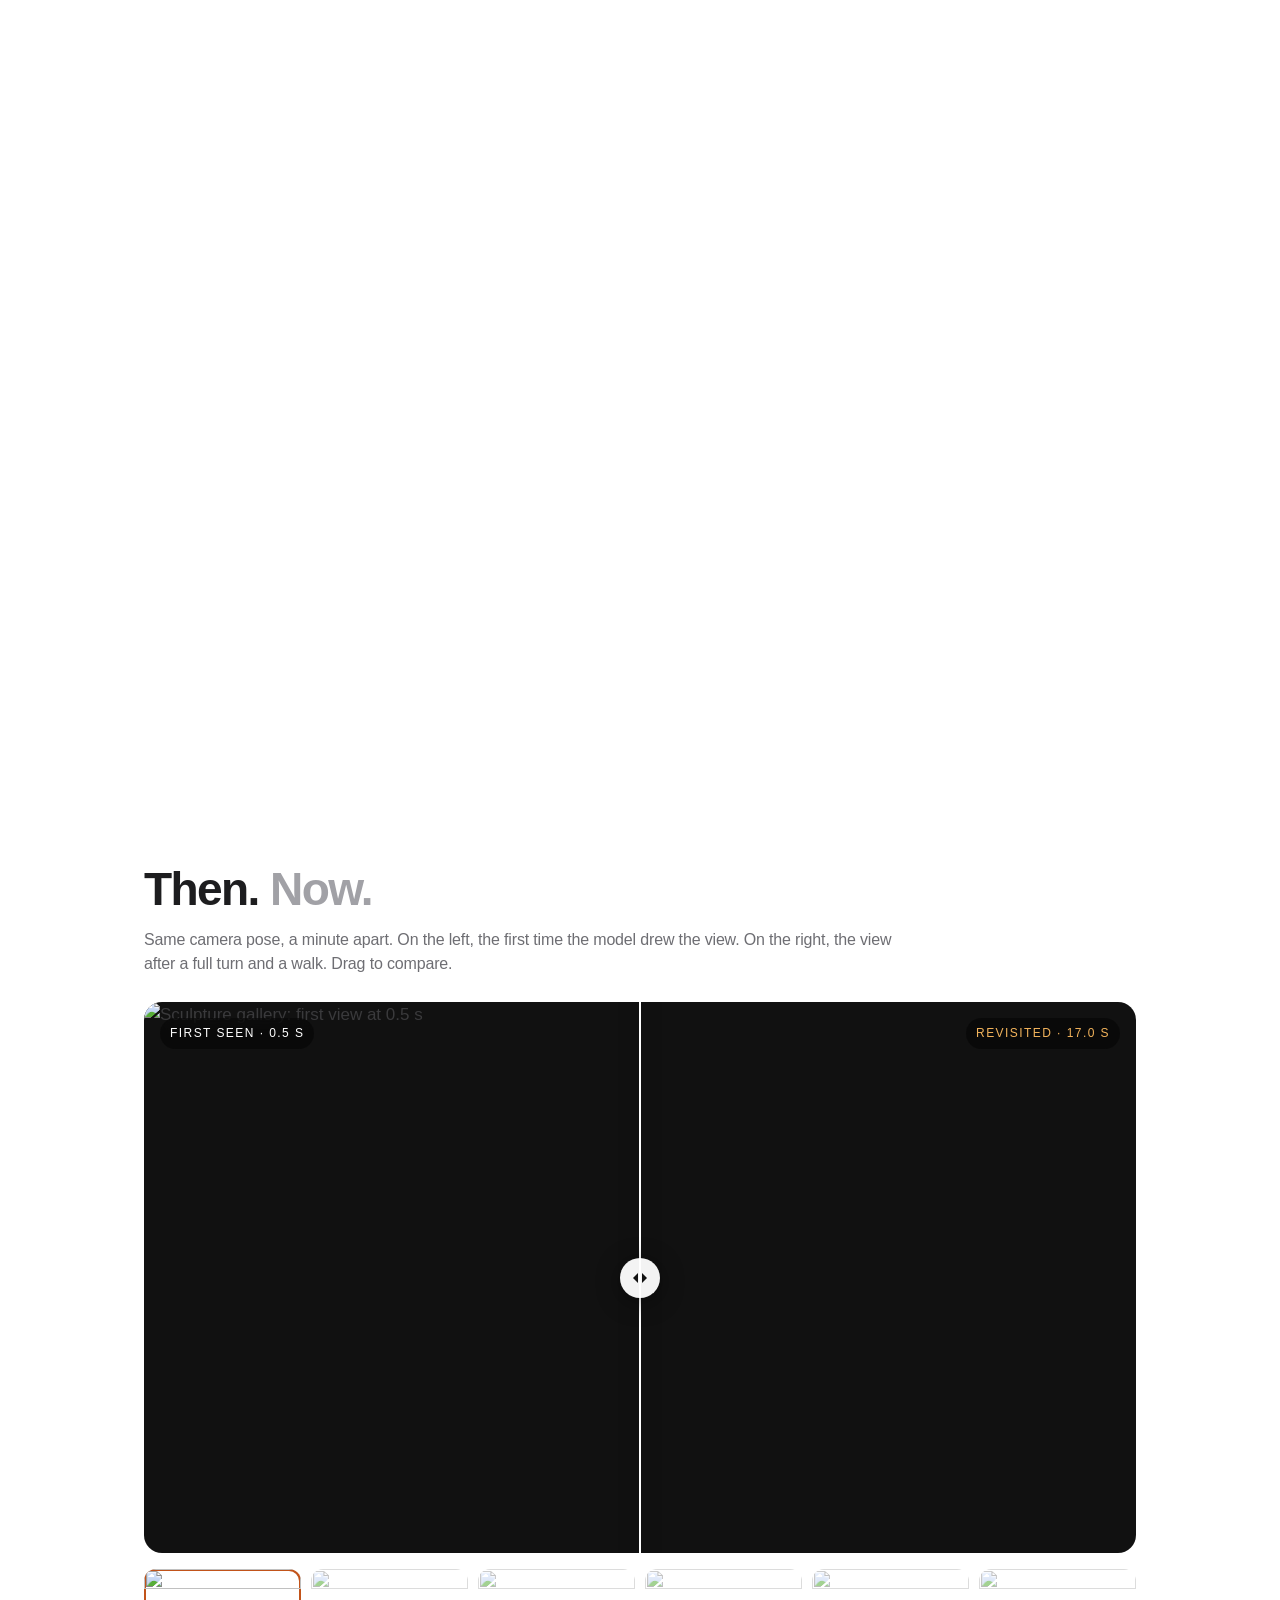
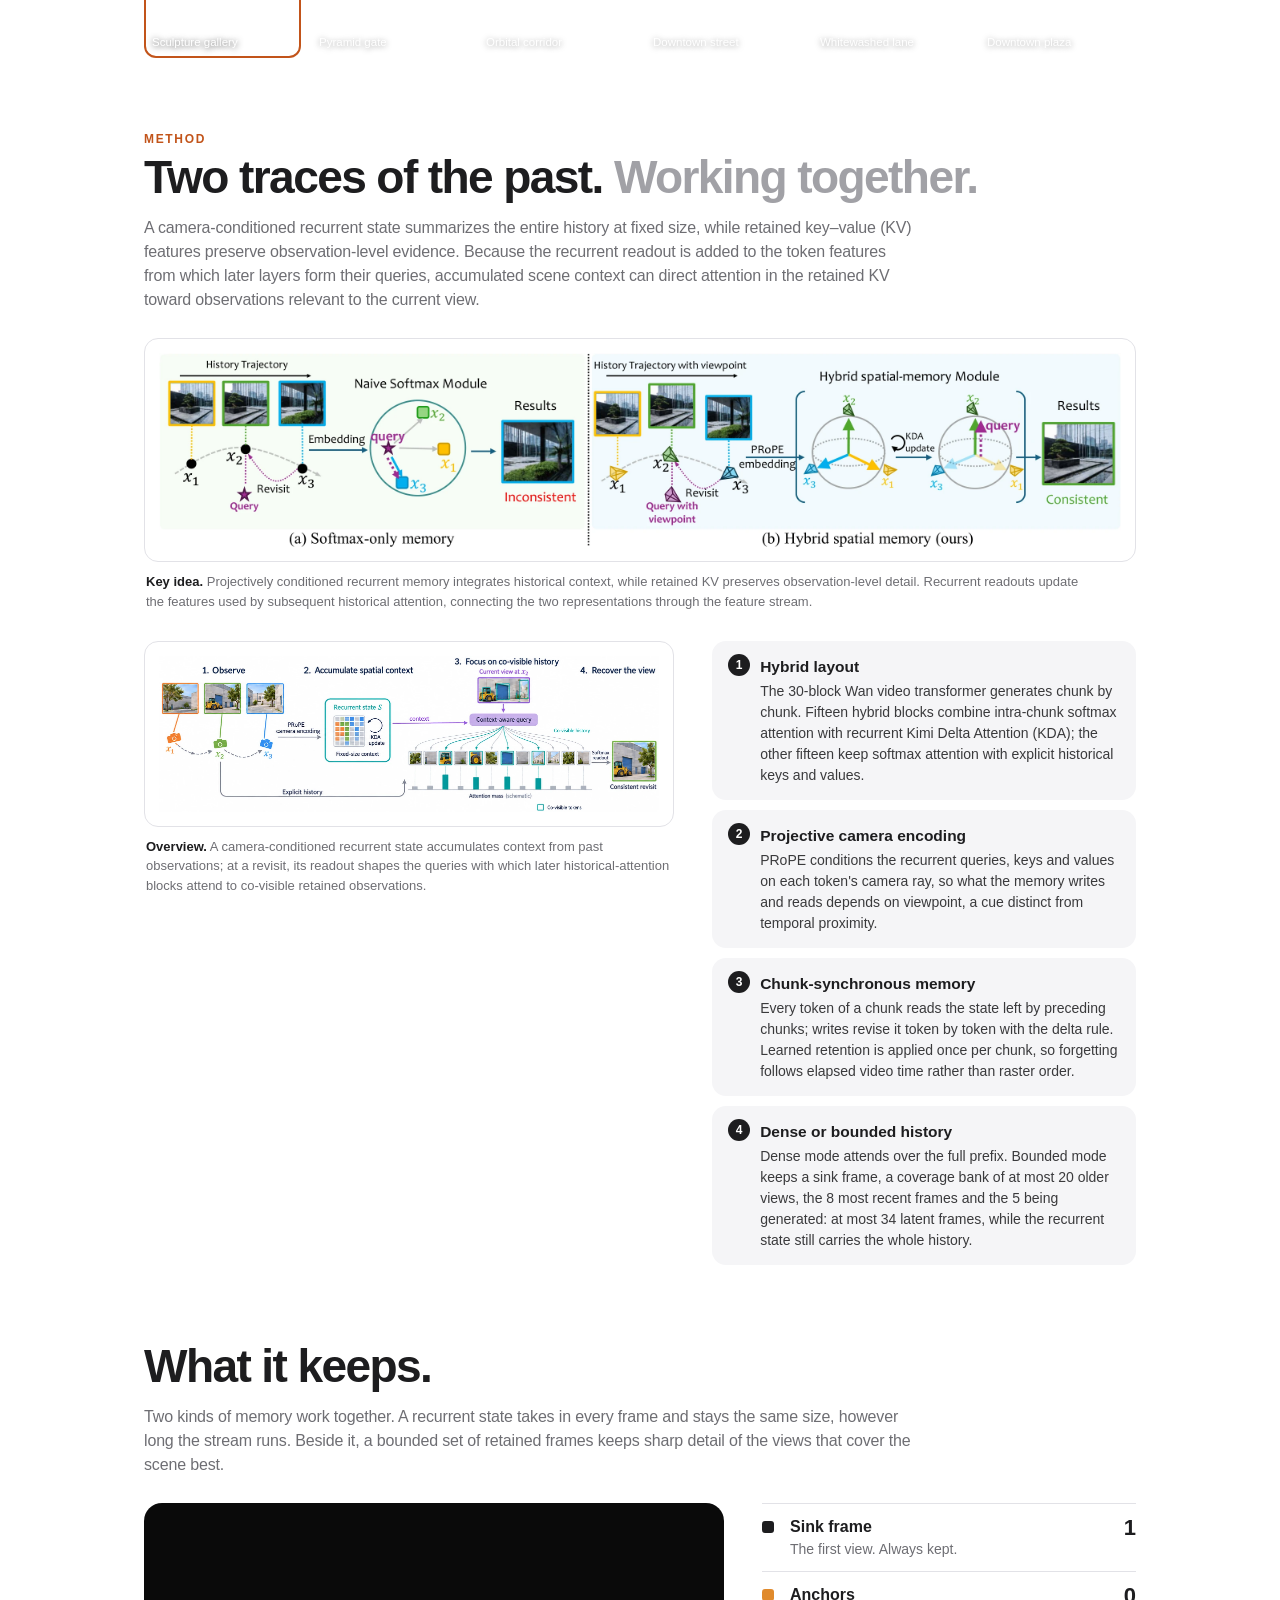
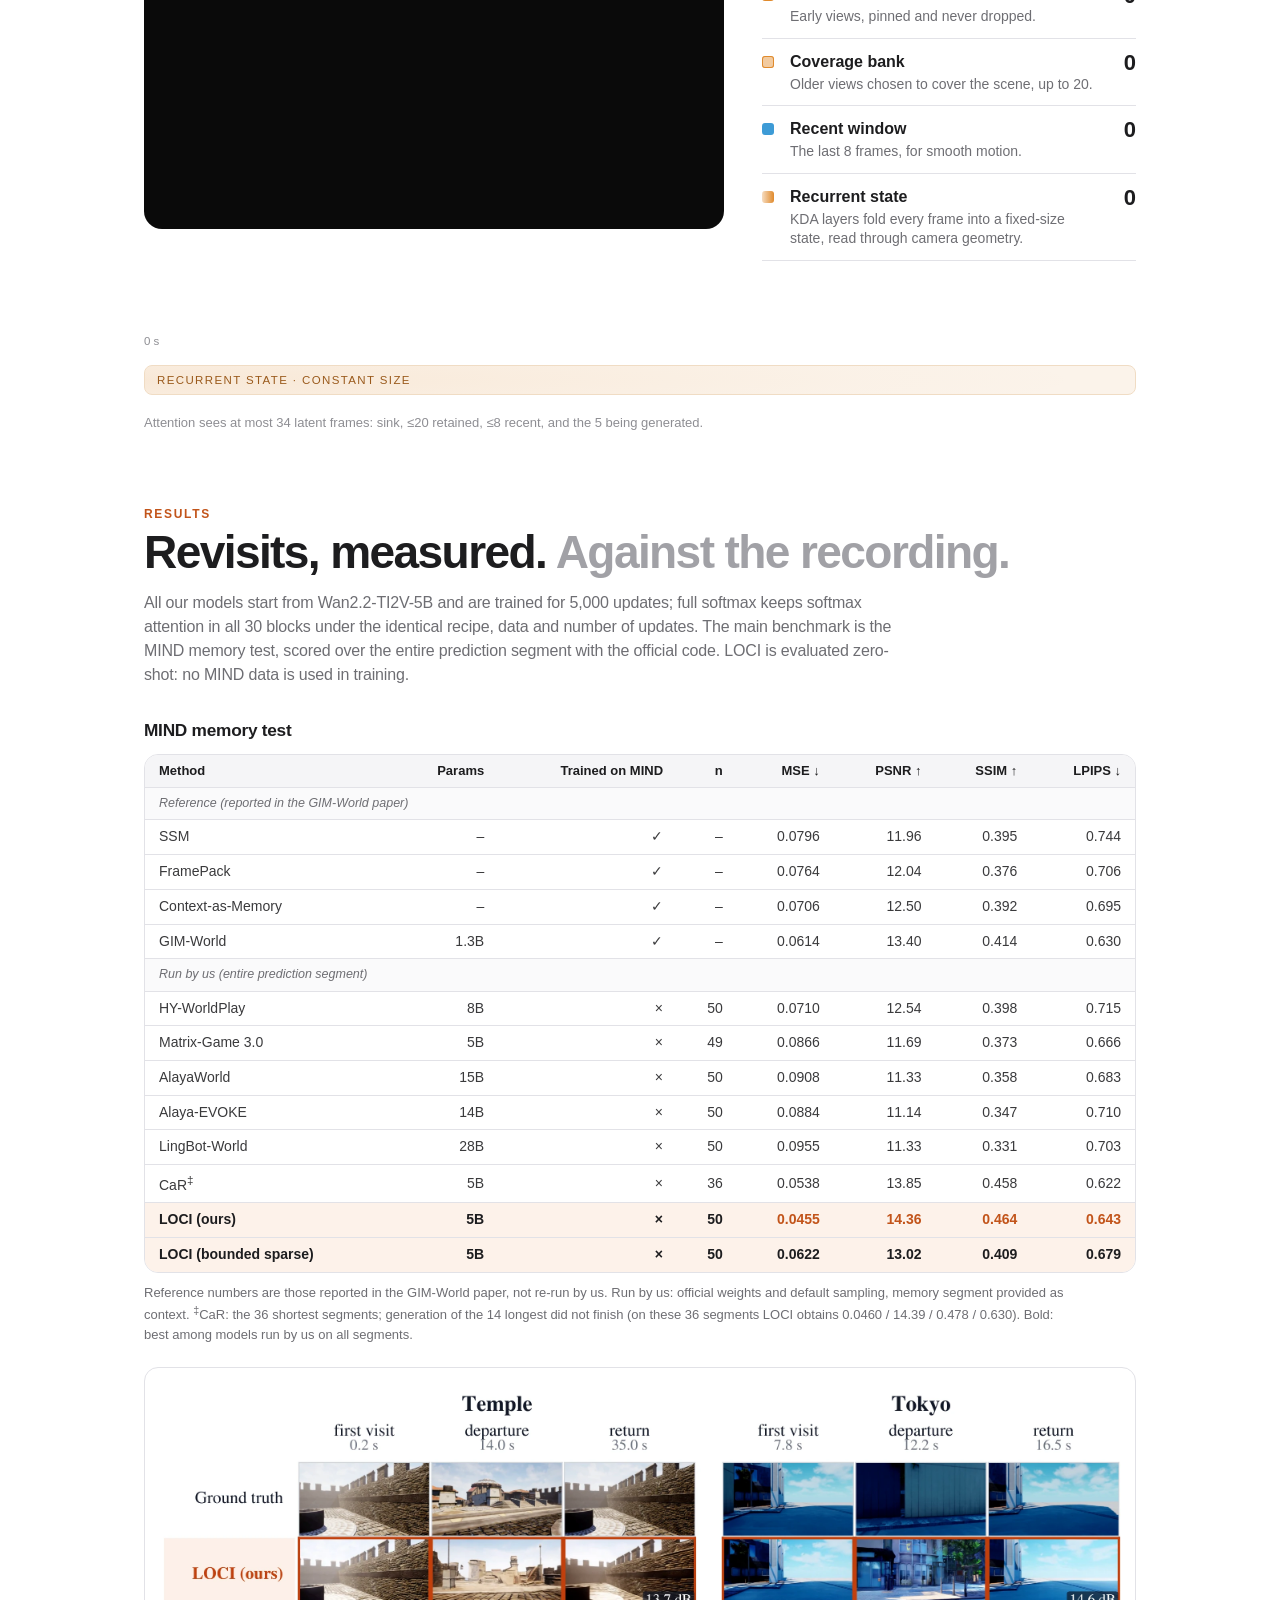
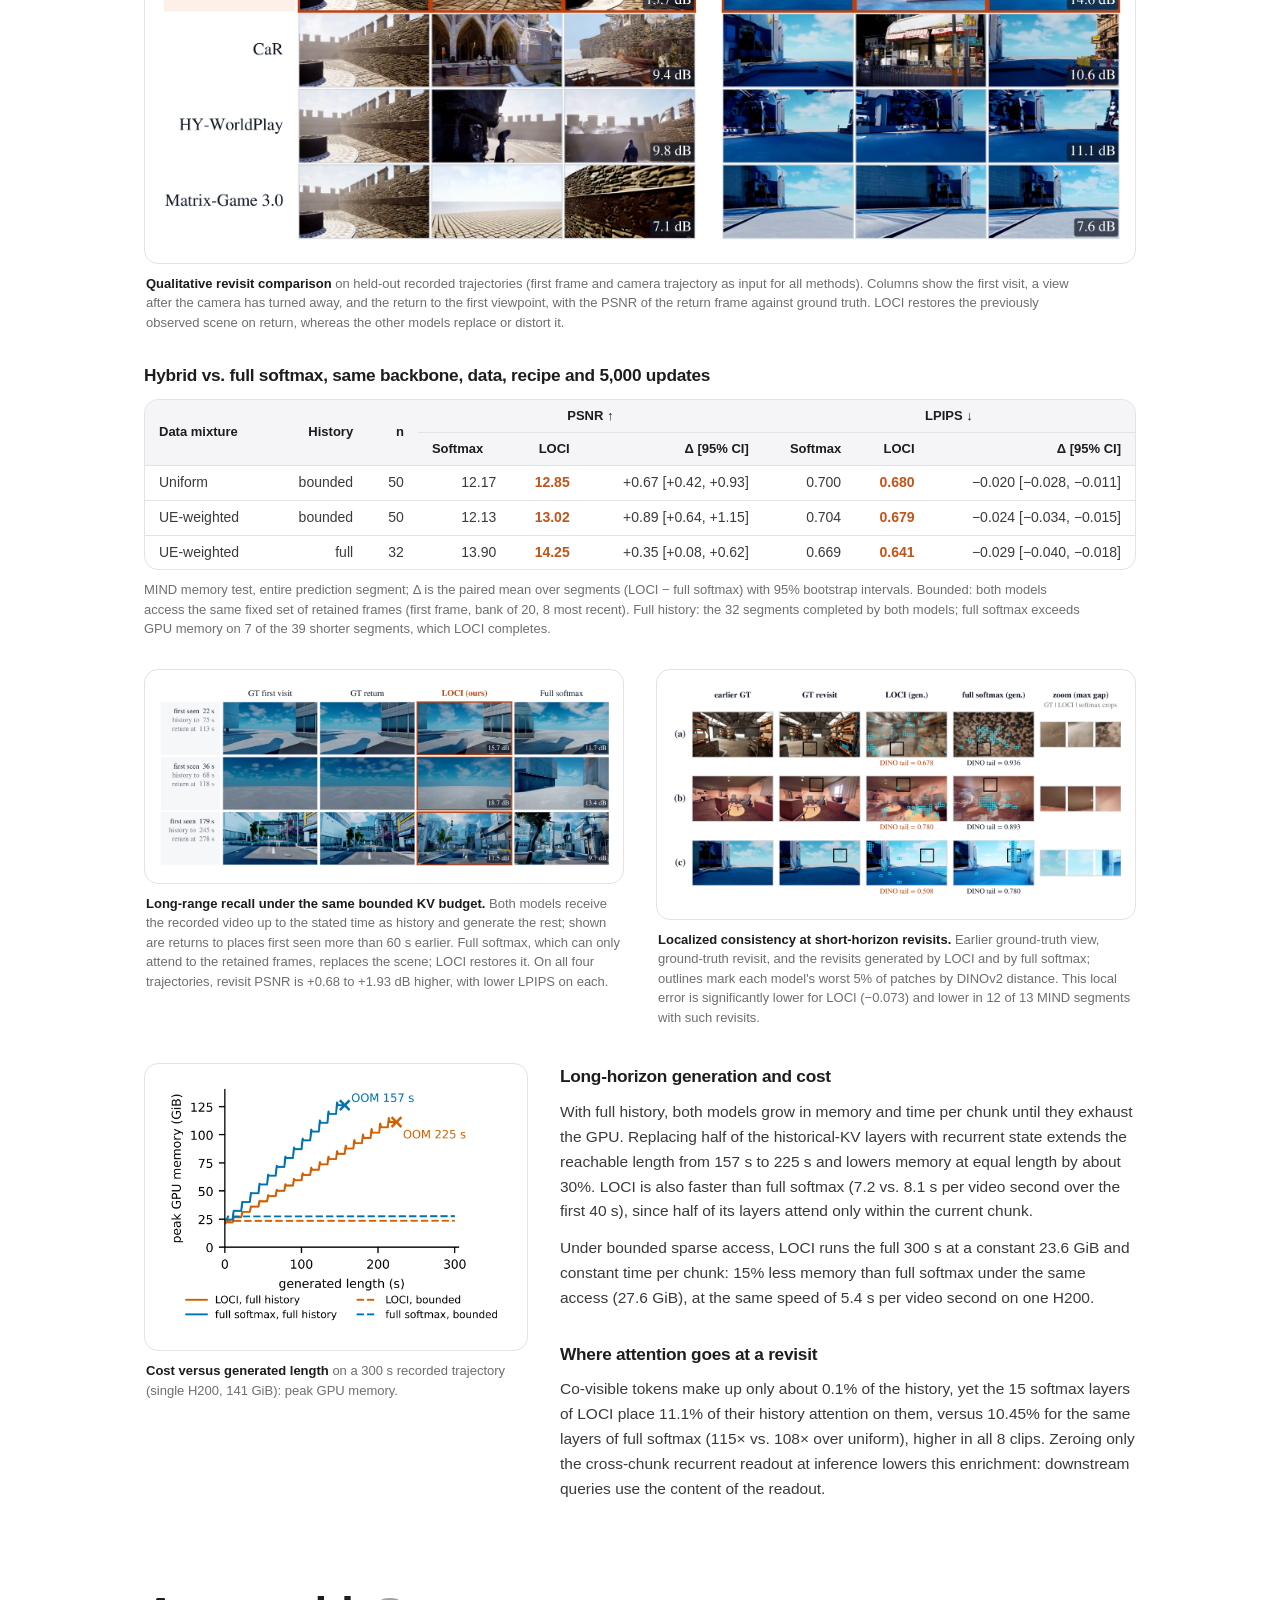
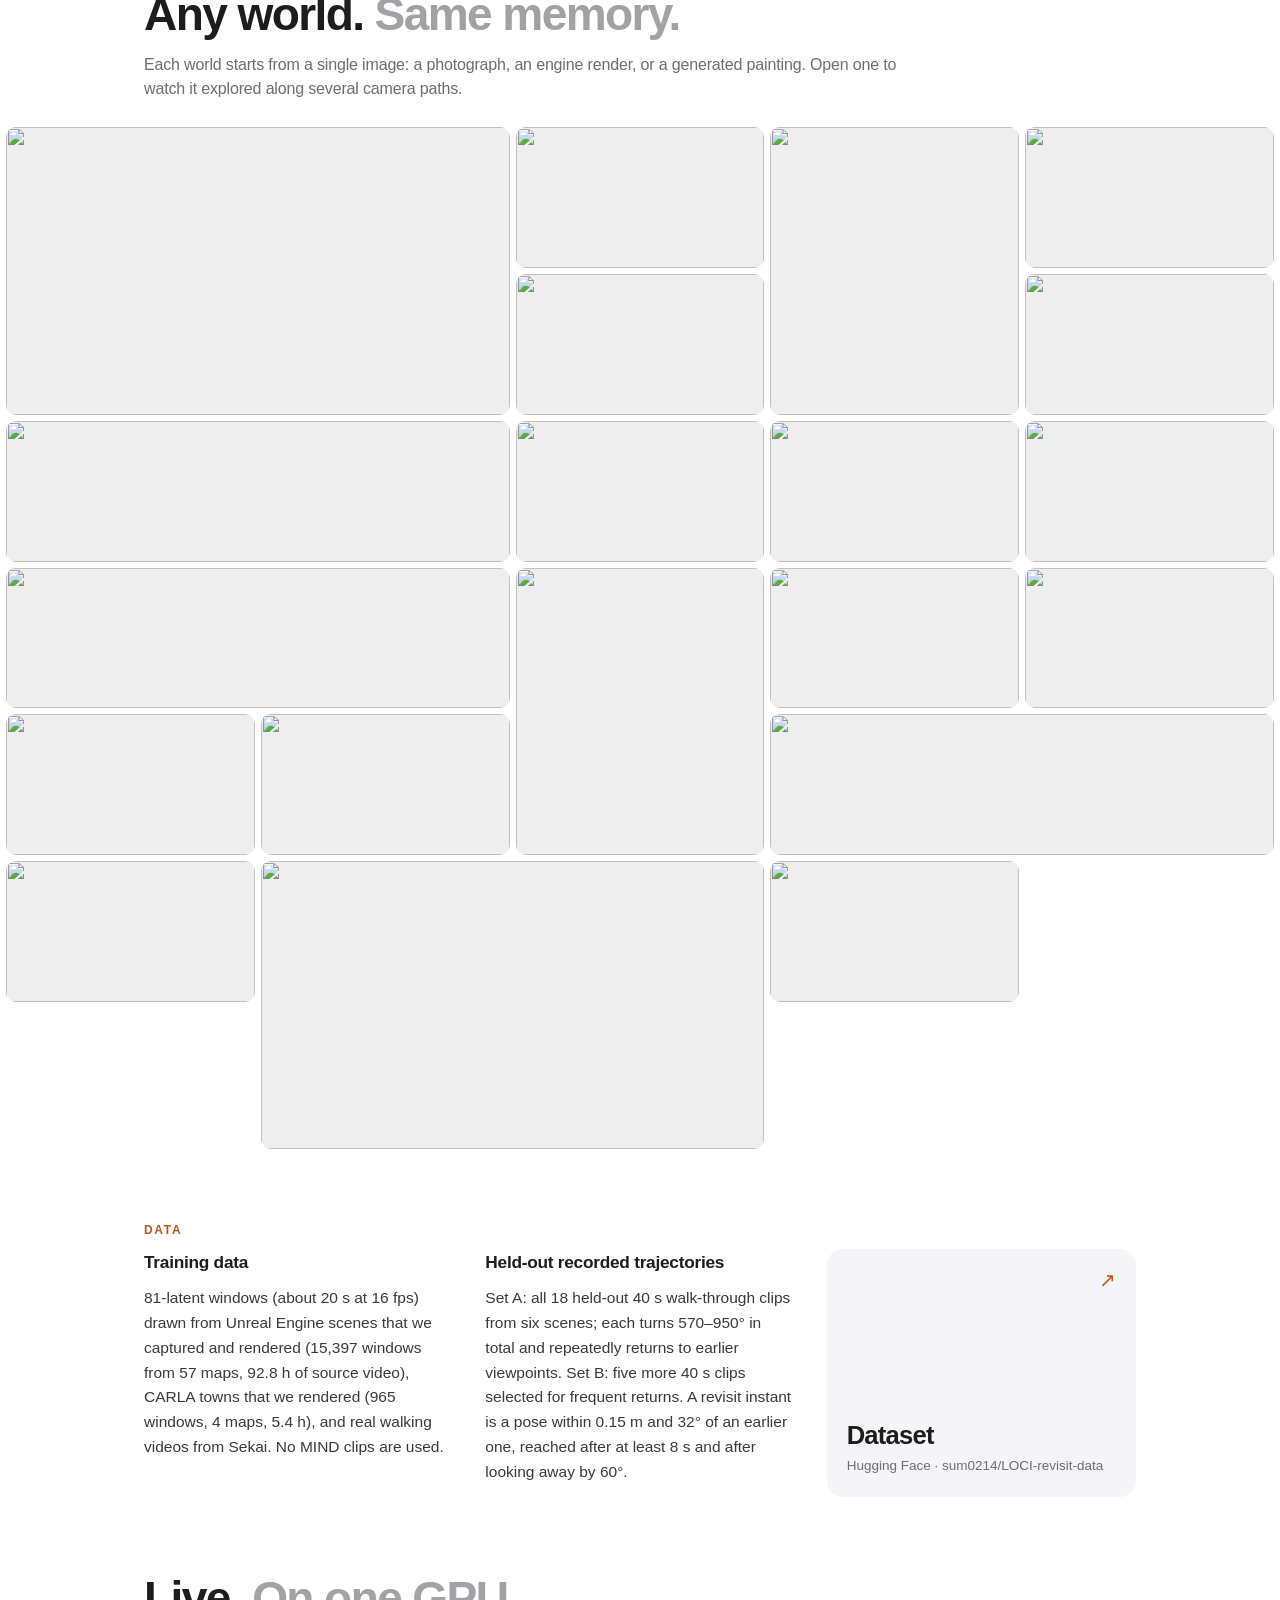
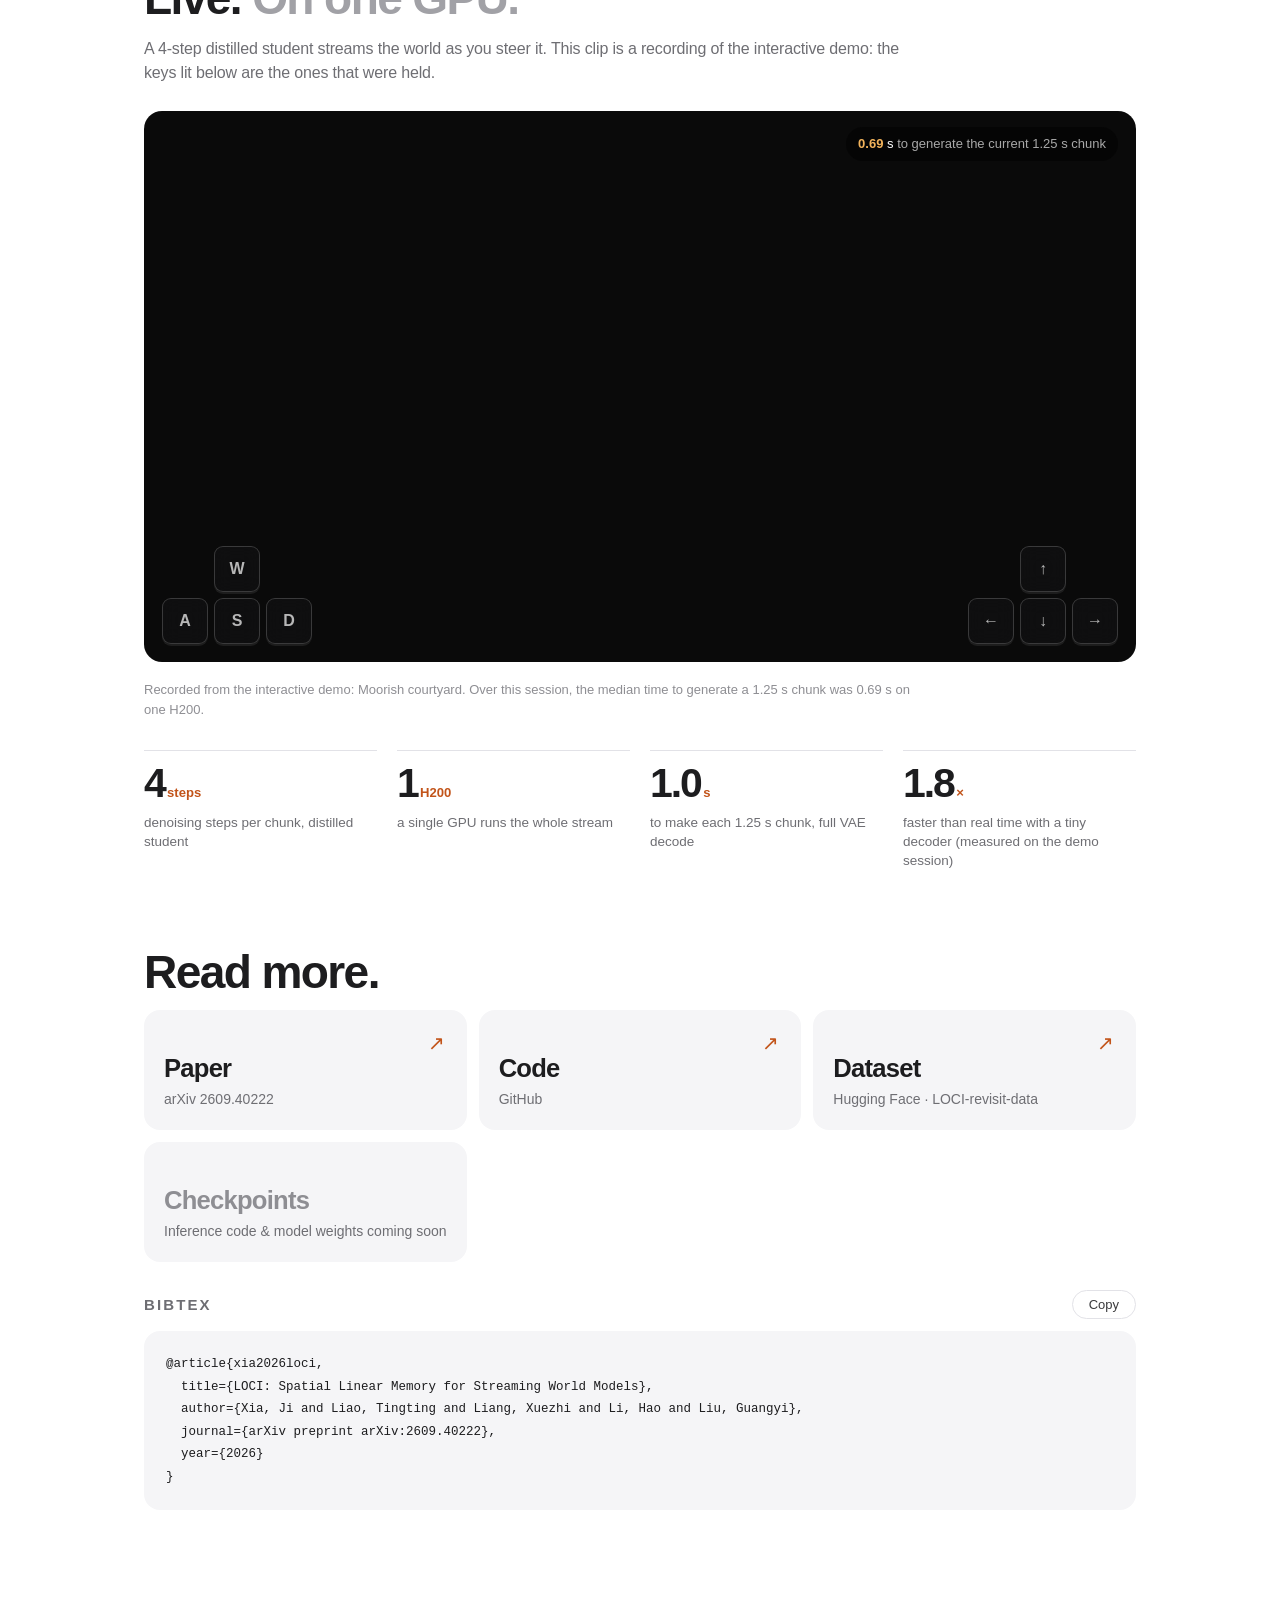
==== commit 66841056: "LOCI page: content width ~980 px" ====
--- a/LOCI/index.html
+++ b/LOCI/index.html
@@ -8,7 +8,7 @@
   <meta name="theme-color" content="#ffffff">
   <link rel="icon" href="favicon.svg" type="image/svg+xml">
   <link rel="preload" href="manifest.json" as="fetch" crossorigin>
-  <link rel="stylesheet" href="style.css?v=v2g">
+  <link rel="stylesheet" href="style.css?v=v2h">
 </head>
 <body>
 <a class="skip" href="#credits">Skip to paper details</a>
@@ -336,6 +336,6 @@
   </div>
 </div>
 
-<script src="app.js?v=v2g" defer></script>
+<script src="app.js?v=v2h" defer></script>
 </body>
 </html>
--- a/LOCI/style.css
+++ b/LOCI/style.css
@@ -434,9 +434,9 @@
 /* 10-03 user: "整体都偏大 左右空隙小了 看着难受" — narrower column, wider side margins, smaller section type (desktop).
    Hero video and the paper title/credits screen are NOT changed (title size was the user's 10-02 request). */
 @media (min-width:821px){
-  :root{--max:1000px;--gut:clamp(24px,7vw,112px)}
-  .statement{max-width:1000px}
-  .turn-sticky{max-width:960px}
+  :root{--max:1120px;--gut:clamp(20px,5vw,72px)}
+  .statement{max-width:1120px}
+  .turn-sticky{max-width:1060px}
   .display{font-size:clamp(28px,3.6vw,48px)}
   .big{font-size:clamp(24px,3.1vw,40px)}
   .lede{font-size:clamp(15px,1.25vw,17px)}
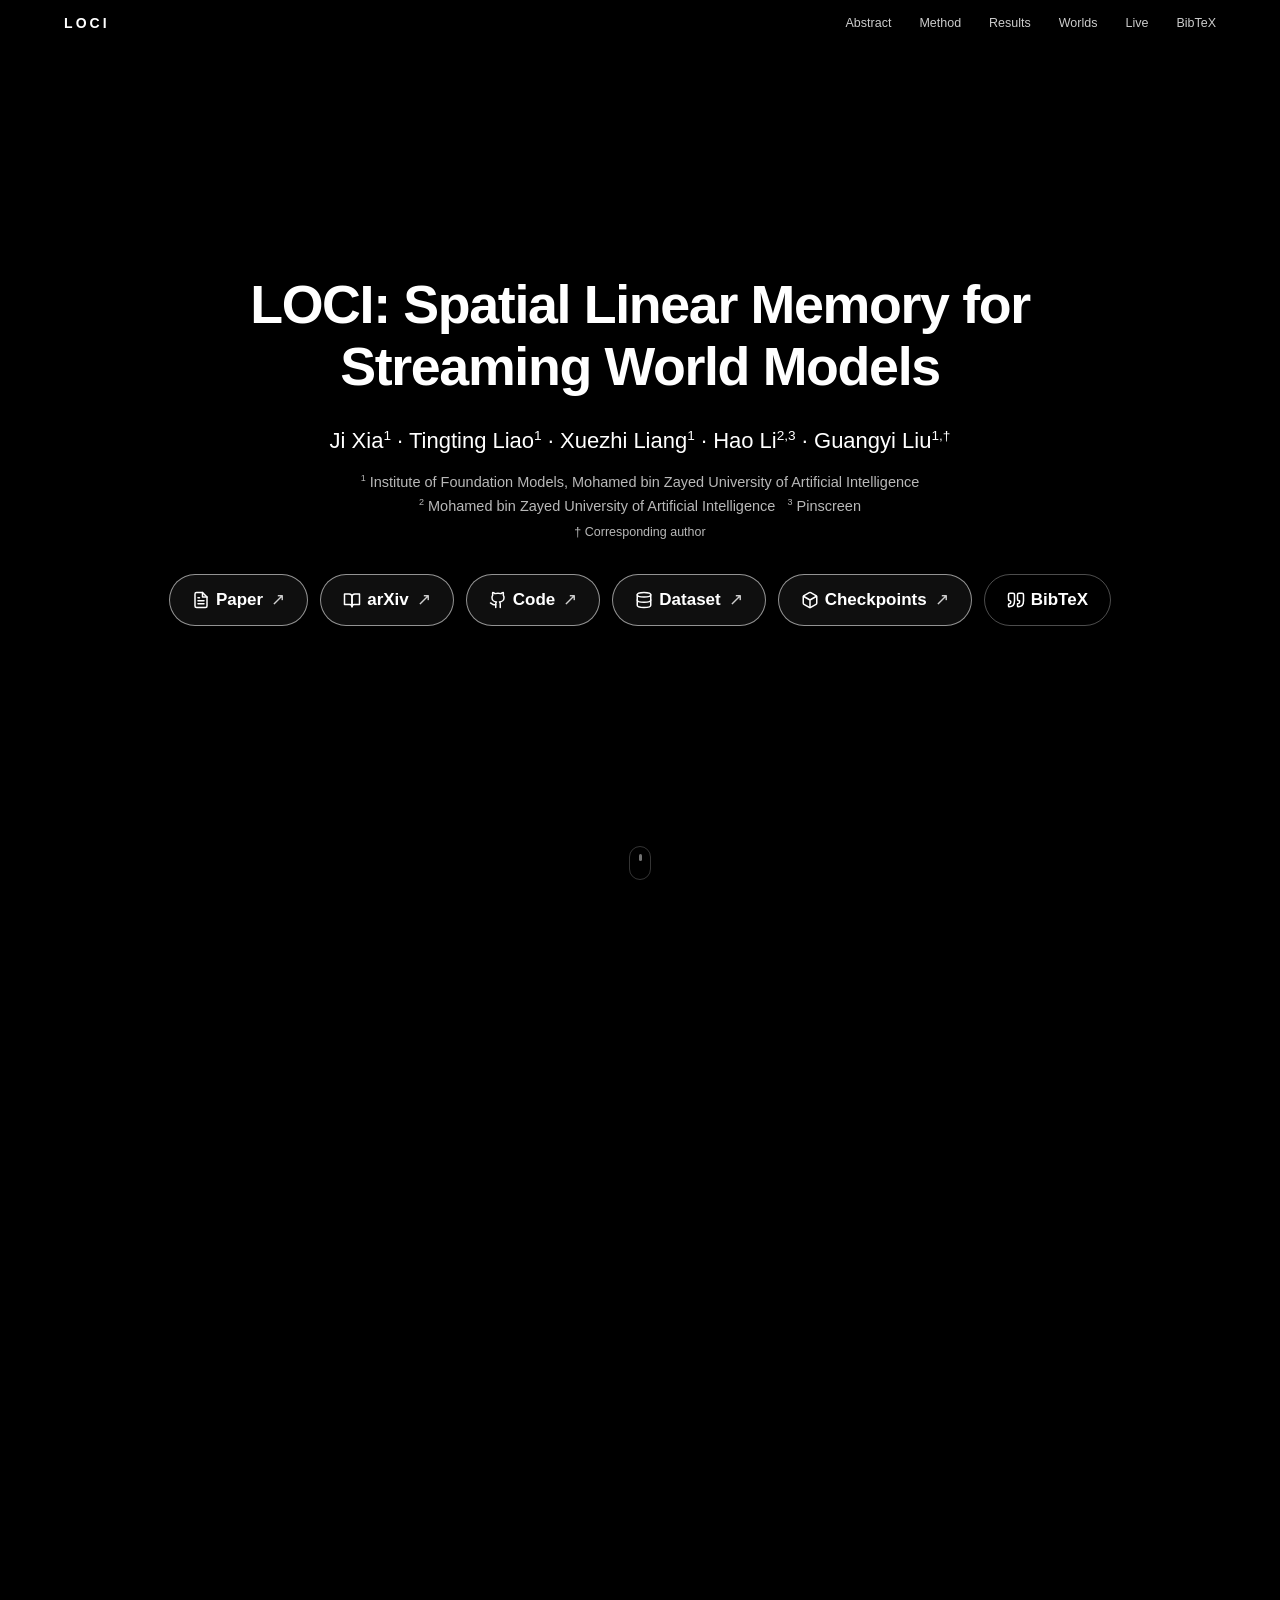
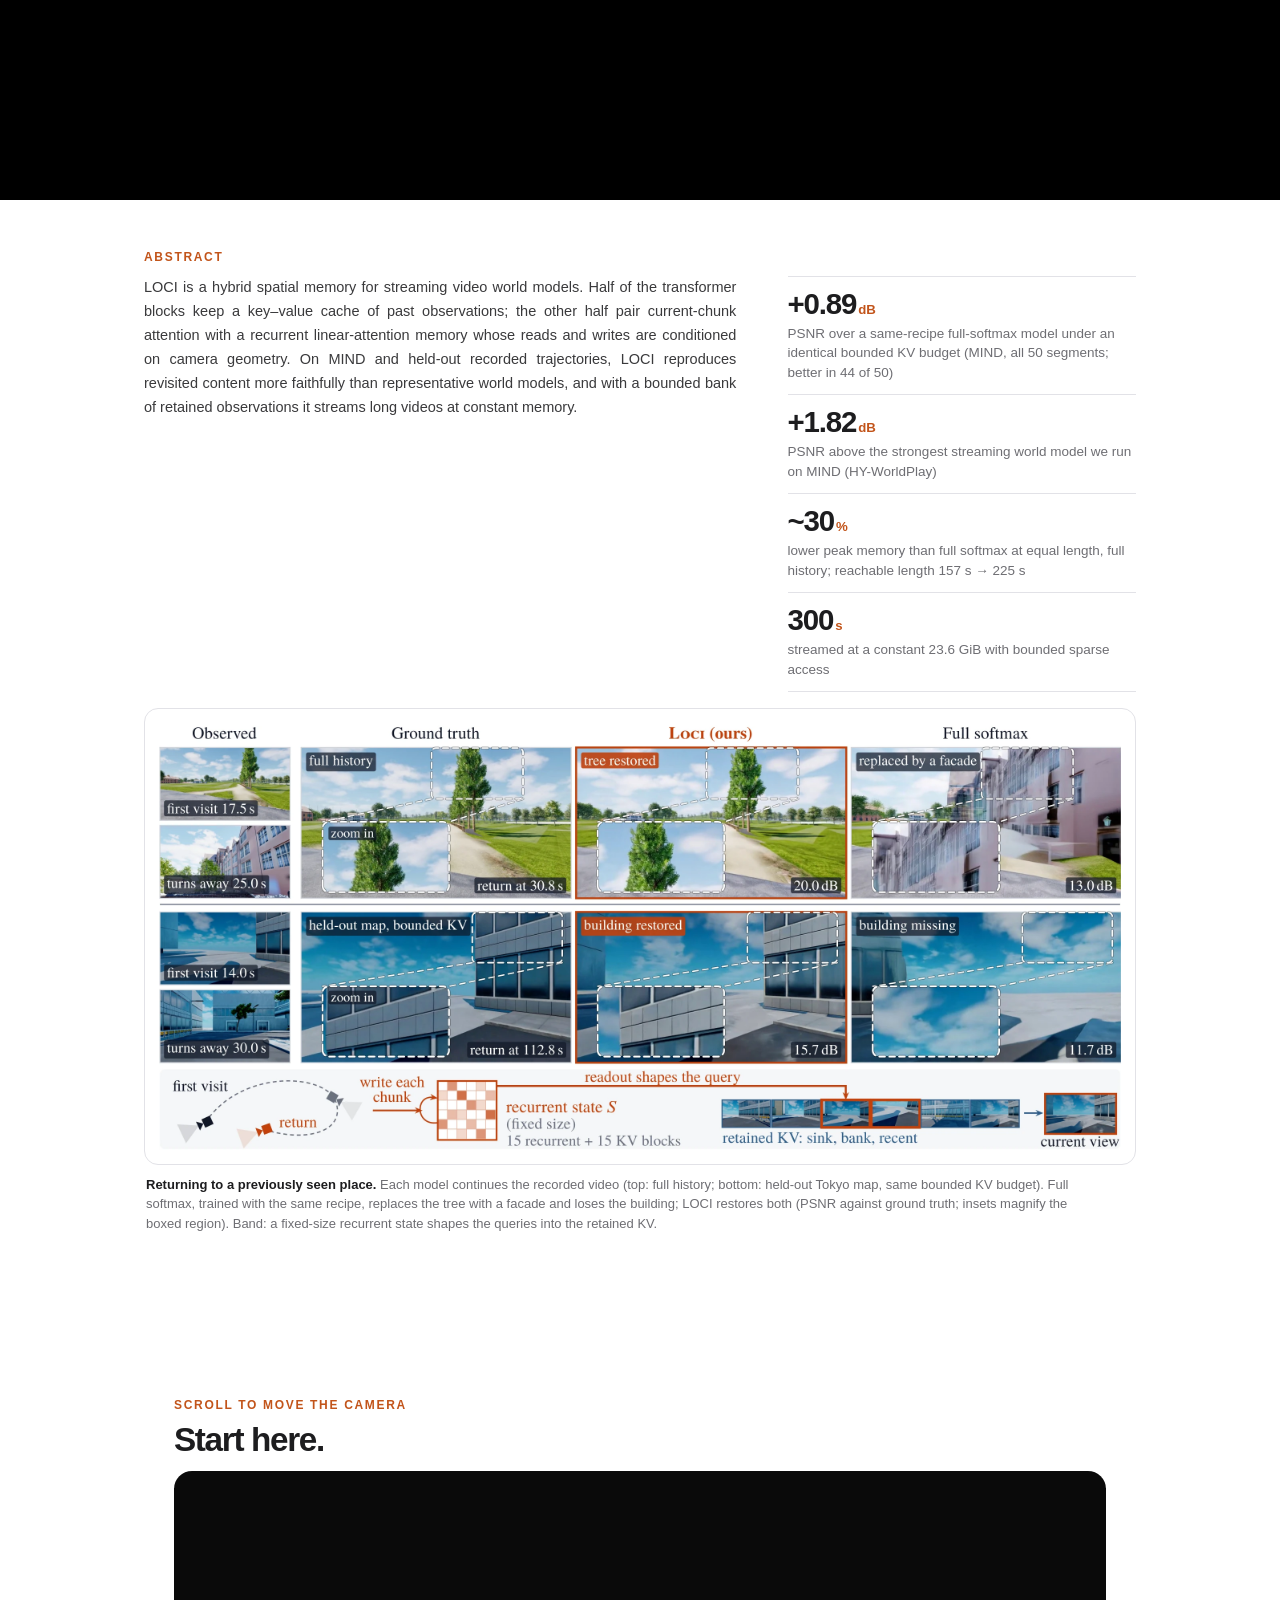
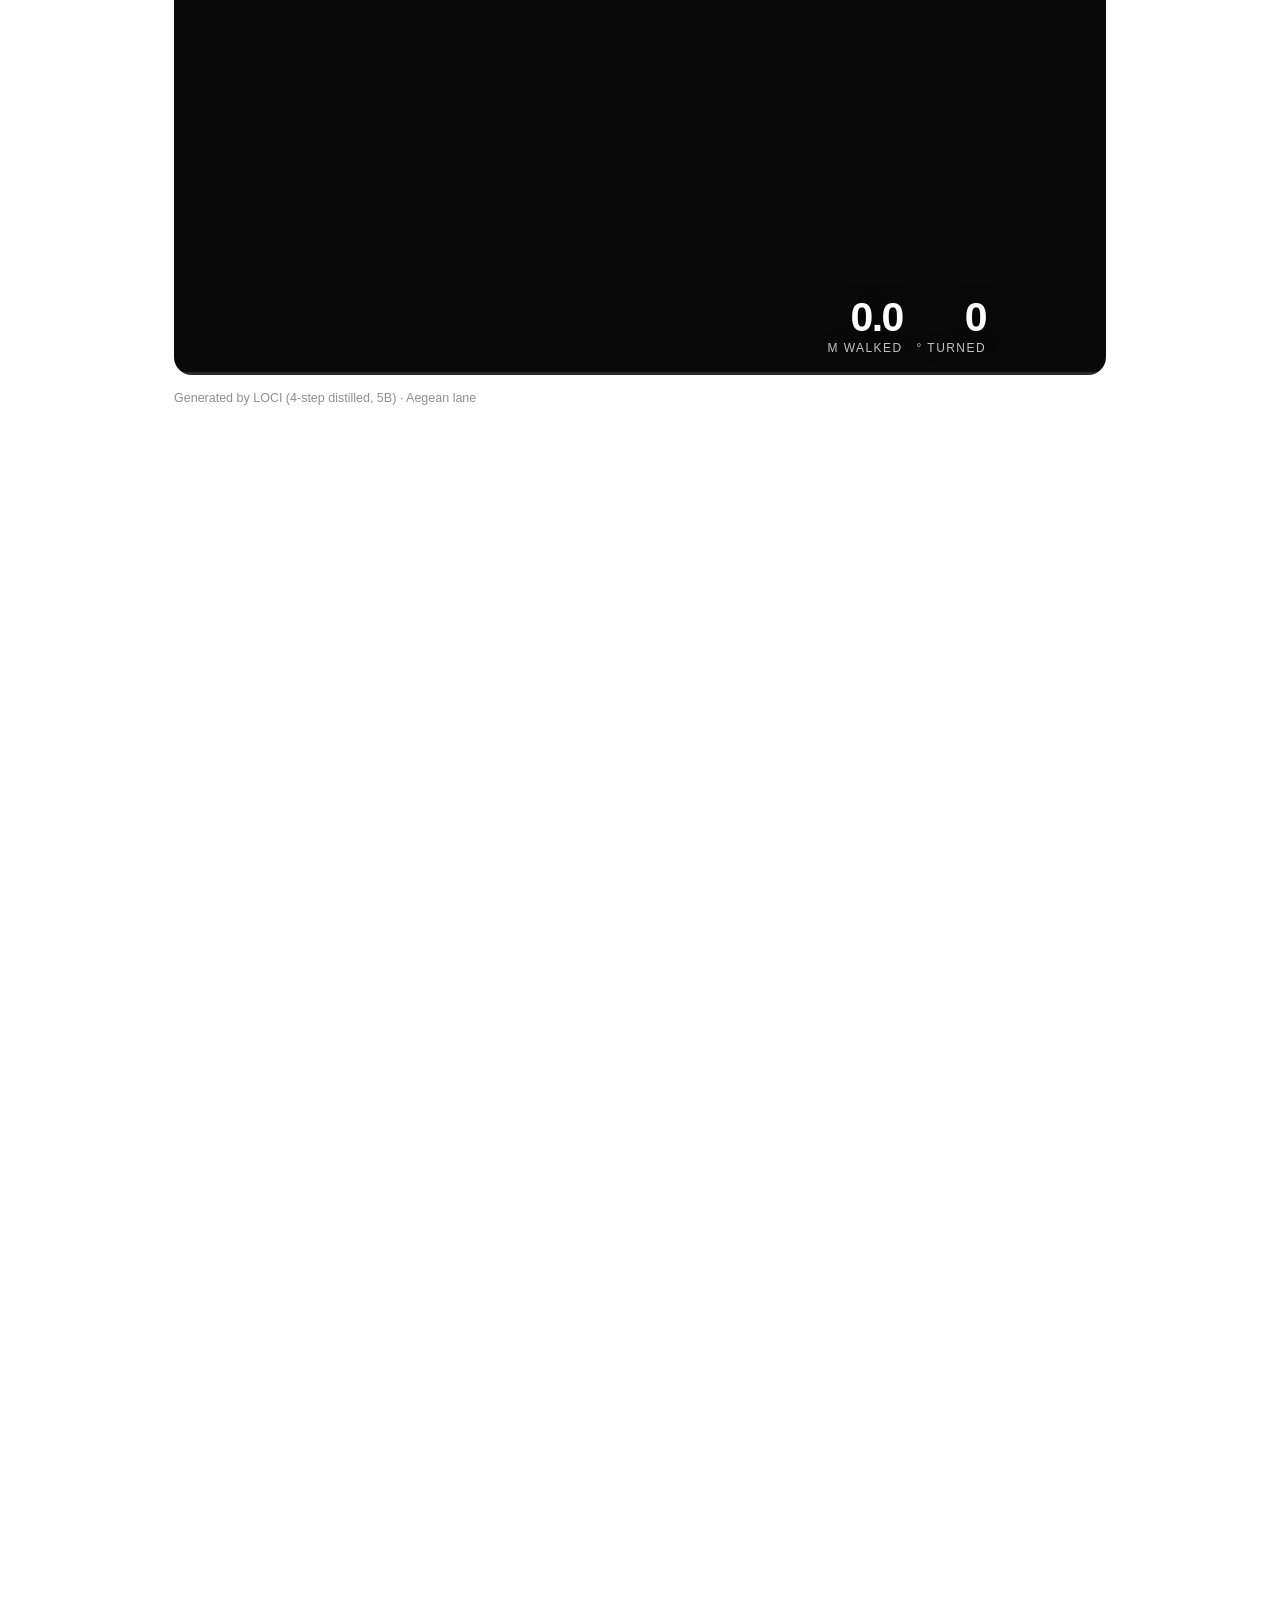
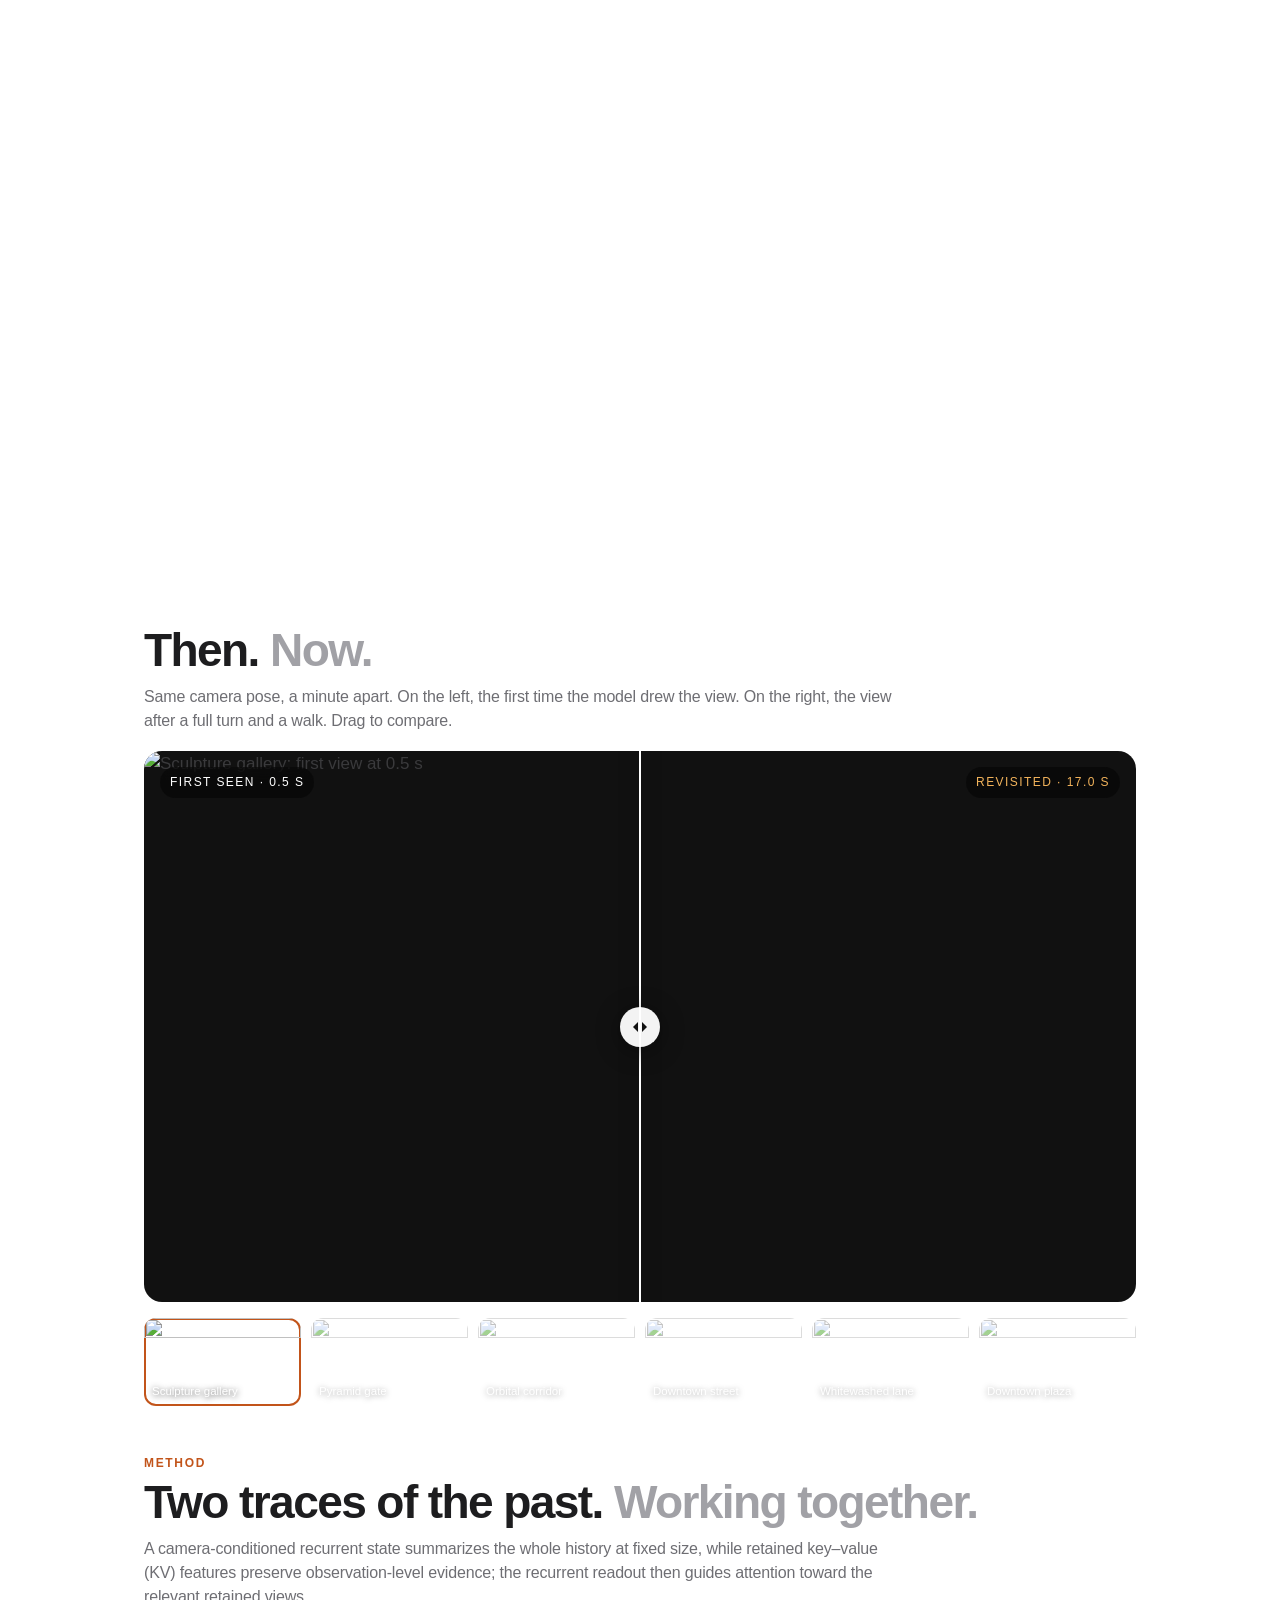
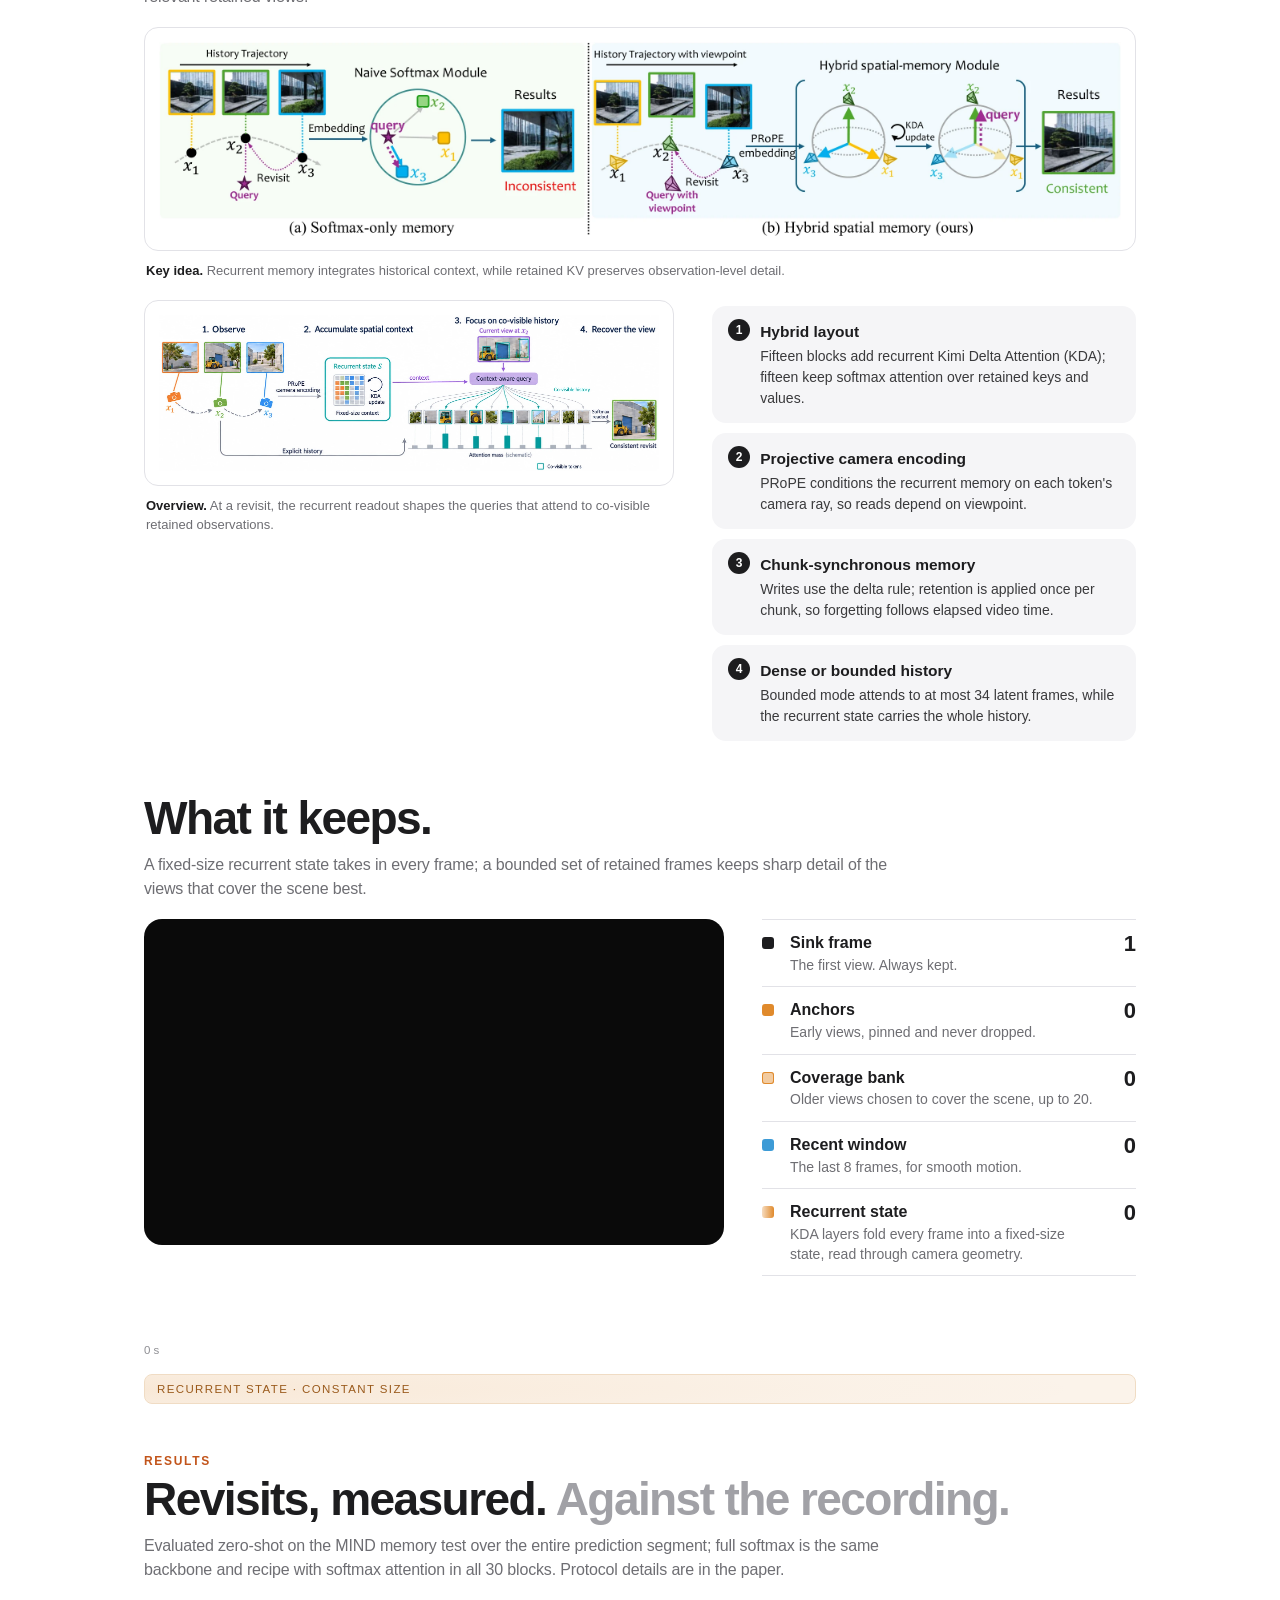
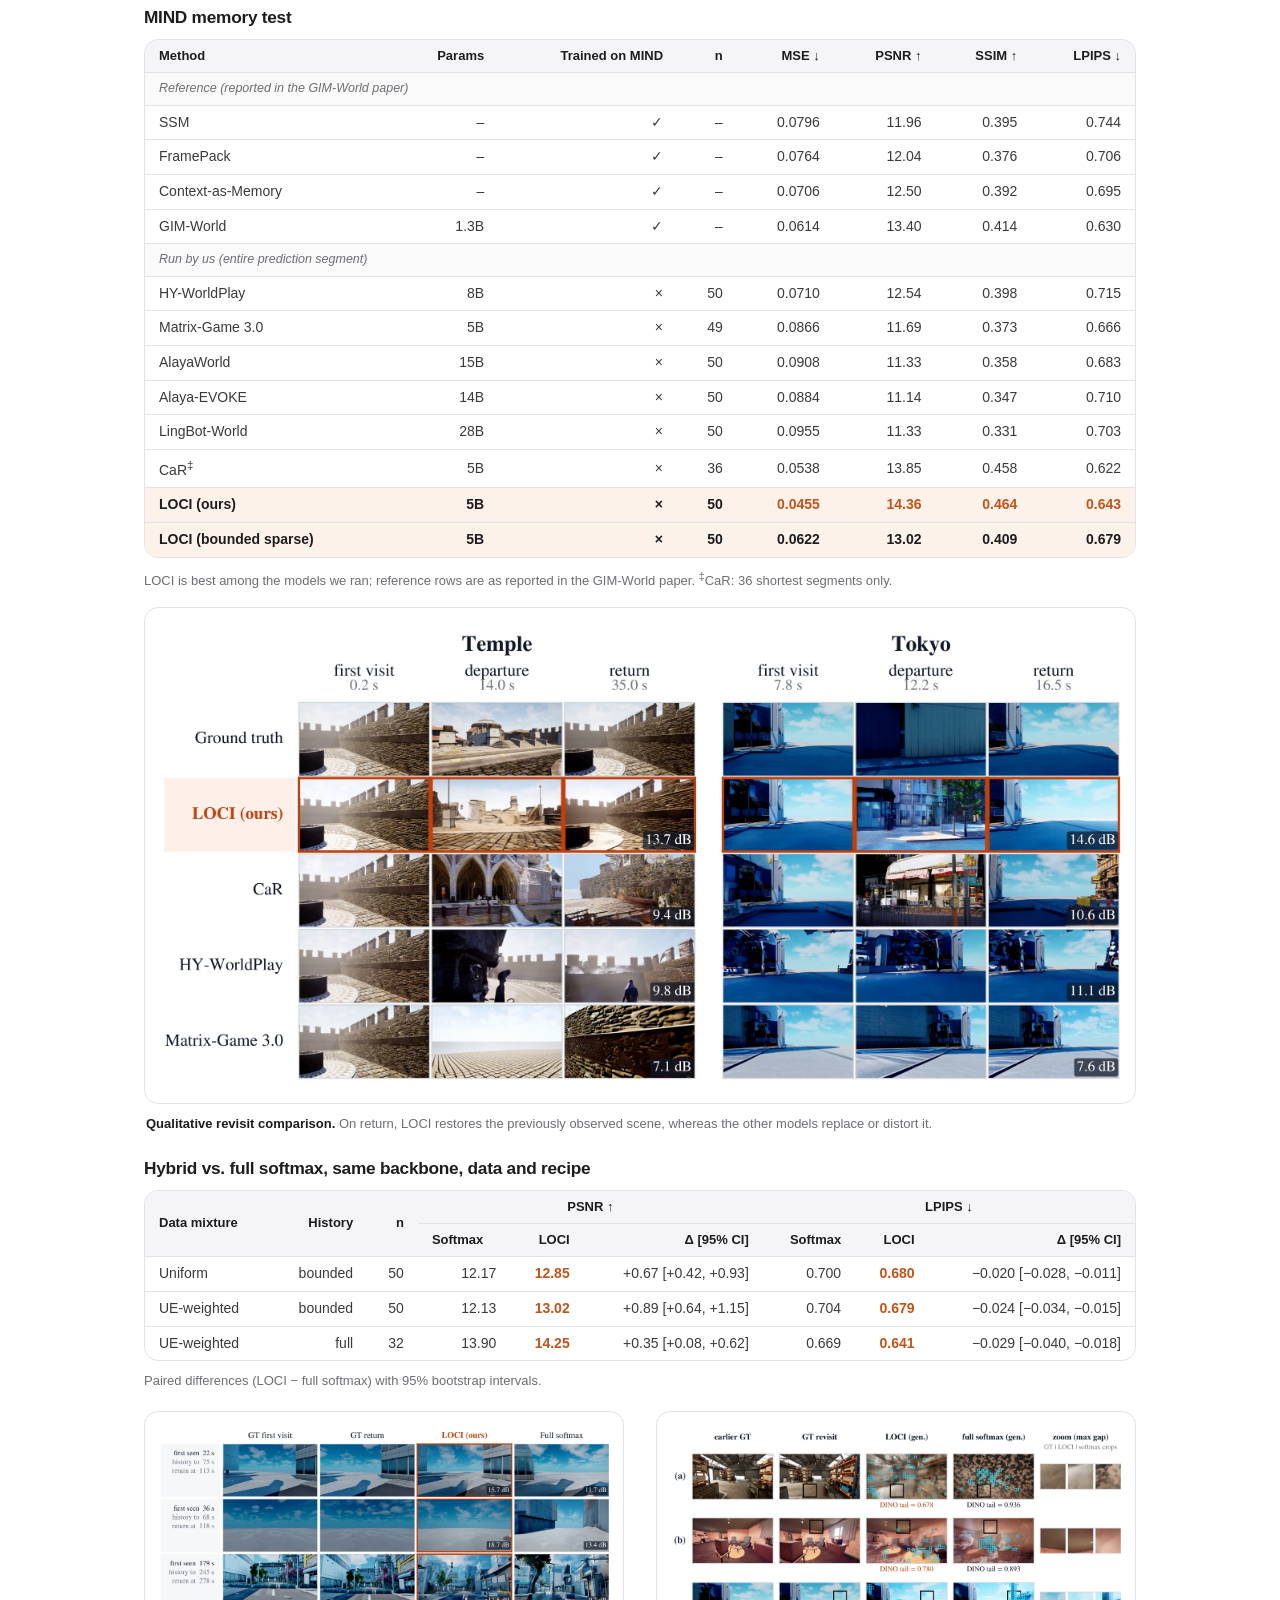
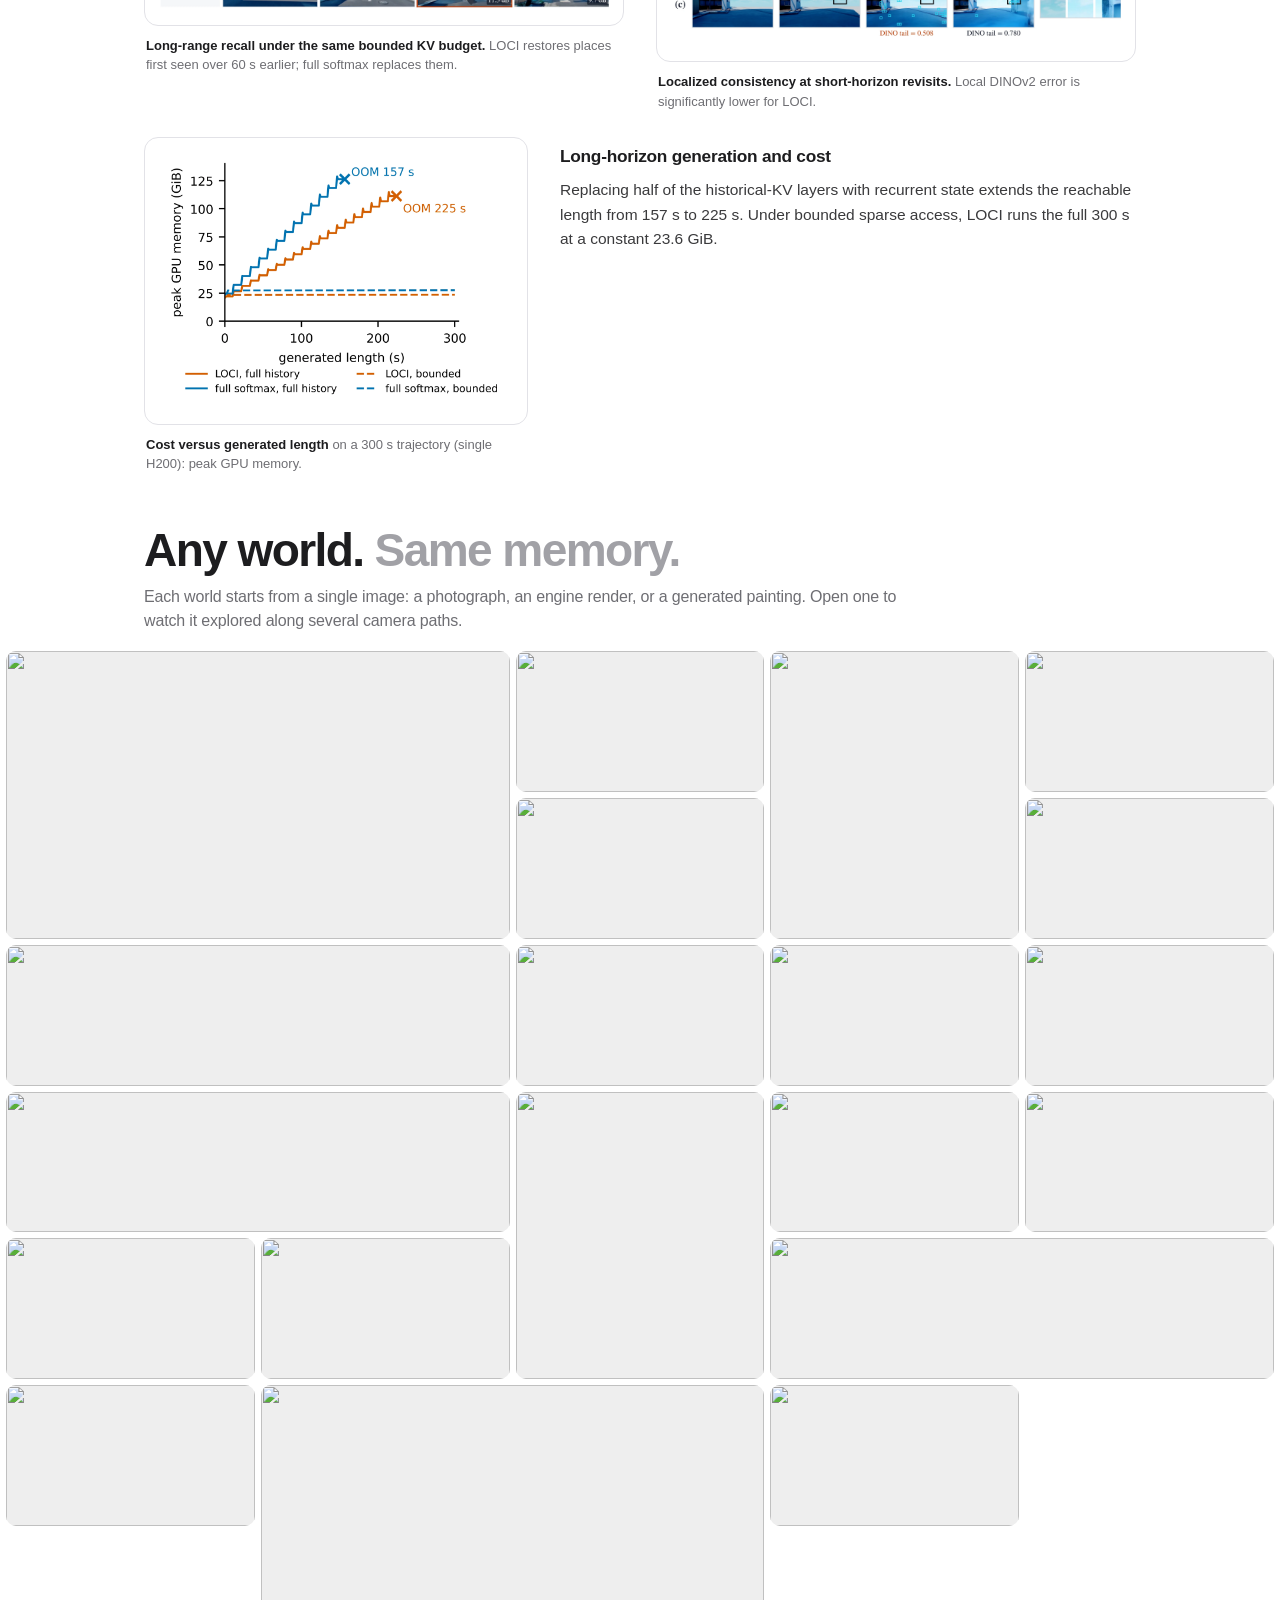
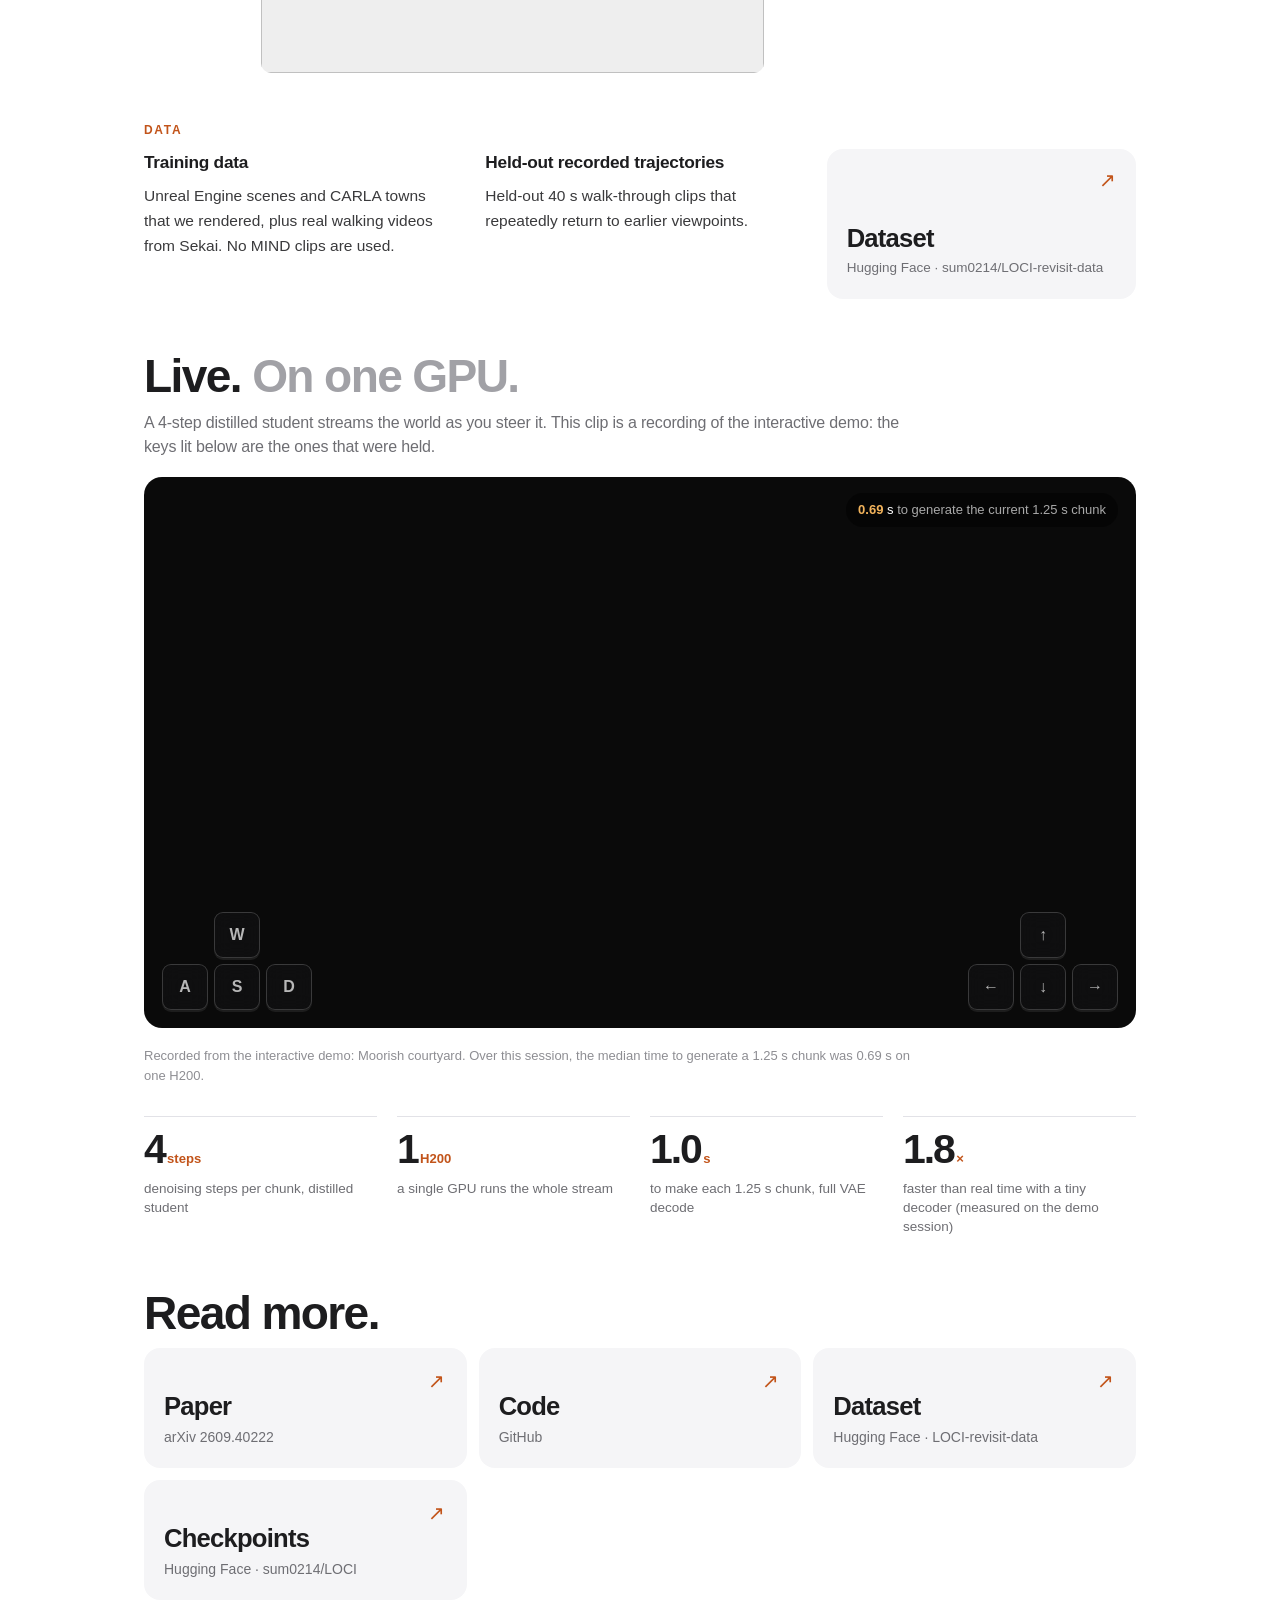
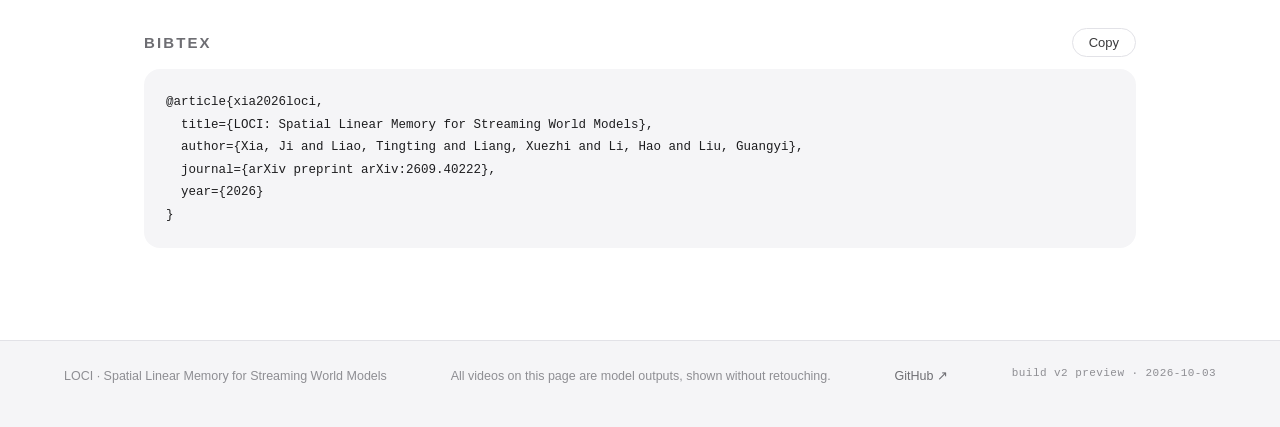
==== commit 64ce7c3e: "LOCI page: checkpoints on Hugging Face, shorter text, tighter spacing" ====
--- a/LOCI/index.html
+++ b/LOCI/index.html
@@ -8,7 +8,7 @@
   <meta name="theme-color" content="#ffffff">
   <link rel="icon" href="favicon.svg" type="image/svg+xml">
   <link rel="preload" href="manifest.json" as="fetch" crossorigin>
-  <link rel="stylesheet" href="style.css?v=v2h">
+  <link rel="stylesheet" href="style.css?v=v2i">
 </head>
 <body>
 <a class="skip" href="#credits">Skip to paper details</a>
@@ -48,7 +48,7 @@
       <h2 class="credits-title">LOCI: Spatial Linear Memory for Streaming World Models</h2>
       <p class="authors">Ji Xia<sup>1</sup> · Tingting Liao<sup>1</sup> · Xuezhi Liang<sup>1</sup> · Hao Li<sup>2,3</sup> · Guangyi Liu<sup>1,†</sup></p>
       <p class="affiliations"><sup>1</sup> Institute of Foundation Models, Mohamed bin Zayed University of Artificial Intelligence <br><sup>2</sup> Mohamed bin Zayed University of Artificial Intelligence &nbsp; <sup>3</sup> Pinscreen <br><span>† Corresponding author</span></p>
-      <p class="credit-links"><a class="btn" href="assets/paper.pdf"><svg class="ic" viewBox="0 0 24 24" aria-hidden="true"><path d="M14 2H6a2 2 0 0 0-2 2v16a2 2 0 0 0 2 2h12a2 2 0 0 0 2-2V8z"/><path d="M14 2v6h6"/><path d="M8 13h8M8 17h8M8 9h2"/></svg>Paper <i>↗</i></a><a class="btn arxiv-link" href="https://arxiv.org/abs/2609.40222"><svg class="ic" viewBox="0 0 24 24" aria-hidden="true"><path d="M2 4h6a4 4 0 0 1 4 4v13a3 3 0 0 0-3-3H2z"/><path d="M22 4h-6a4 4 0 0 0-4 4v13a3 3 0 0 1 3-3h7z"/></svg>arXiv <i>↗</i></a><a class="btn" href="https://github.com/xiaji2021/LOCI"><svg class="ic" viewBox="0 0 24 24" aria-hidden="true"><path d="M15 22v-4a4.8 4.8 0 0 0-1-3.5c3 0 6-2 6-5.5.08-1.25-.27-2.48-1-3.5.28-1.15.28-2.35 0-3.5 0 0-1 0-3 1.5-2.64-.5-5.36-.5-8 0C6 2 5 2 5 2c-.3 1.15-.3 2.35 0 3.5A5.4 5.4 0 0 0 4 9c0 3.5 3 5.5 6 5.5-.39.49-.68 1.05-.85 1.65S8.93 17.38 9 18v4"/><path d="M9 18c-4.51 2-5-2-7-2"/></svg>Code <i>↗</i></a><a class="btn" href="https://huggingface.co/datasets/sum0214/LOCI-revisit-data"><svg class="ic" viewBox="0 0 24 24" aria-hidden="true"><ellipse cx="12" cy="5" rx="9" ry="3"/><path d="M3 5v14a9 3 0 0 0 18 0V5"/><path d="M3 12a9 3 0 0 0 18 0"/></svg>Dataset <i>↗</i></a><span class="btn soon" aria-disabled="true"><svg class="ic" viewBox="0 0 24 24" aria-hidden="true"><path d="M21 8a2 2 0 0 0-1-1.73l-7-4a2 2 0 0 0-2 0l-7 4A2 2 0 0 0 3 8v8a2 2 0 0 0 1 1.73l7 4a2 2 0 0 0 2 0l7-4A2 2 0 0 0 21 16z"/><path d="M3.3 7 12 12l8.7-5M12 22V12"/></svg>Checkpoints <em>coming soon</em></span><a class="btn ghost" href="#bibtex"><svg class="ic" viewBox="0 0 24 24" aria-hidden="true"><path d="M3 21c3 0 7-1 7-8V5c0-1.25-.76-2-2-2H4c-1.25 0-2 .75-2 1.97V11c0 1.25.75 2 2 2 1 0 1 0 1 1v1c0 1-1 2-2 2s-1 .01-1 1.03V20c0 1 0 1 1 1z"/><path d="M15 21c3 0 7-1 7-8V5c0-1.25-.76-2-2-2h-4c-1.25 0-2 .75-2 1.97V11c0 1.25.75 2 2 2h.75c0 2.25.25 4-2.75 4v3c0 1 0 1 1 1z"/></svg>BibTeX</a></p>
+      <p class="credit-links"><a class="btn" href="assets/paper.pdf"><svg class="ic" viewBox="0 0 24 24" aria-hidden="true"><path d="M14 2H6a2 2 0 0 0-2 2v16a2 2 0 0 0 2 2h12a2 2 0 0 0 2-2V8z"/><path d="M14 2v6h6"/><path d="M8 13h8M8 17h8M8 9h2"/></svg>Paper <i>↗</i></a><a class="btn arxiv-link" href="https://arxiv.org/abs/2609.40222"><svg class="ic" viewBox="0 0 24 24" aria-hidden="true"><path d="M2 4h6a4 4 0 0 1 4 4v13a3 3 0 0 0-3-3H2z"/><path d="M22 4h-6a4 4 0 0 0-4 4v13a3 3 0 0 1 3-3h7z"/></svg>arXiv <i>↗</i></a><a class="btn" href="https://github.com/xiaji2021/LOCI"><svg class="ic" viewBox="0 0 24 24" aria-hidden="true"><path d="M15 22v-4a4.8 4.8 0 0 0-1-3.5c3 0 6-2 6-5.5.08-1.25-.27-2.48-1-3.5.28-1.15.28-2.35 0-3.5 0 0-1 0-3 1.5-2.64-.5-5.36-.5-8 0C6 2 5 2 5 2c-.3 1.15-.3 2.35 0 3.5A5.4 5.4 0 0 0 4 9c0 3.5 3 5.5 6 5.5-.39.49-.68 1.05-.85 1.65S8.93 17.38 9 18v4"/><path d="M9 18c-4.51 2-5-2-7-2"/></svg>Code <i>↗</i></a><a class="btn" href="https://huggingface.co/datasets/sum0214/LOCI-revisit-data"><svg class="ic" viewBox="0 0 24 24" aria-hidden="true"><ellipse cx="12" cy="5" rx="9" ry="3"/><path d="M3 5v14a9 3 0 0 0 18 0V5"/><path d="M3 12a9 3 0 0 0 18 0"/></svg>Dataset <i>↗</i></a><a class="btn" href="https://huggingface.co/sum0214/LOCI"><svg class="ic" viewBox="0 0 24 24" aria-hidden="true"><path d="M21 8a2 2 0 0 0-1-1.73l-7-4a2 2 0 0 0-2 0l-7 4A2 2 0 0 0 3 8v8a2 2 0 0 0 1 1.73l7 4a2 2 0 0 0 2 0l7-4A2 2 0 0 0 21 16z"/><path d="M3.3 7 12 12l8.7-5M12 22V12"/></svg>Checkpoints <i>↗</i></a><a class="btn ghost" href="#bibtex"><svg class="ic" viewBox="0 0 24 24" aria-hidden="true"><path d="M3 21c3 0 7-1 7-8V5c0-1.25-.76-2-2-2H4c-1.25 0-2 .75-2 1.97V11c0 1.25.75 2 2 2 1 0 1 0 1 1v1c0 1-1 2-2 2s-1 .01-1 1.03V20c0 1 0 1 1 1z"/><path d="M15 21c3 0 7-1 7-8V5c0-1.25-.76-2-2-2h-4c-1.25 0-2 .75-2 1.97V11c0 1.25.75 2 2 2h.75c0 2.25.25 4-2.75 4v3c0 1 0 1 1 1z"/></svg>BibTeX</a></p>
     </div>
     </div>
   </section>
@@ -73,11 +73,6 @@
         <figcaption><b>Returning to a previously seen place.</b> Each model continues the recorded video (top: full history; bottom: held-out Tokyo map, same bounded KV budget). Full softmax, trained with the same recipe, replaces the tree with a facade and loses the building; LOCI restores both (PSNR against ground truth; insets magnify the boxed region). Band: a fixed-size recurrent state shapes the queries into the retained KV.</figcaption>
       </figure>
     </div>
-  </section>
-
-  <!-- STATEMENT -->
-  <section class="statement" aria-label="Idea">
-    <p class="big reveal-words">Turn around in most generated worlds and the street behind you is gone. <em>LOCI keeps it.</em></p>
   </section>
 
   <!-- SCROLL-SCRUBBED TURN -->
@@ -121,21 +116,21 @@
     <div class="wrap">
       <p class="kicker">Method</p>
       <h2 class="display reveal">Two traces of the past. <span class="dim">Working together.</span></h2>
-      <p class="lede reveal">A camera-conditioned recurrent state summarizes the entire history at fixed size, while retained key–value (KV) features preserve observation-level evidence. Because the recurrent readout is added to the token features from which later layers form their queries, accumulated scene context can direct attention in the retained KV toward observations relevant to the current view.</p>
+      <p class="lede reveal">A camera-conditioned recurrent state summarizes the whole history at fixed size, while retained key–value (KV) features preserve observation-level evidence; the recurrent readout then guides attention toward the relevant retained views.</p>
       <figure class="fig wide reveal">
         <a href="figs/fig1-v4.webp" target="_blank" rel="noopener"><img src="figs/fig1-v4.webp" width="2400" height="484" alt="Key idea of LOCI" loading="lazy"></a>
-        <figcaption><b>Key idea.</b> Projectively conditioned recurrent memory integrates historical context, while retained KV preserves observation-level detail. Recurrent readouts update the features used by subsequent historical attention, connecting the two representations through the feature stream.</figcaption>
+        <figcaption><b>Key idea.</b> Recurrent memory integrates historical context, while retained KV preserves observation-level detail.</figcaption>
       </figure>
       <div class="m-split">
         <figure class="fig reveal">
           <a href="figs/fig_overview_v3.webp" target="_blank" rel="noopener"><img src="figs/fig_overview_v3.webp" width="1994" height="621" alt="Conceptual illustration of LOCI" loading="lazy"></a>
-          <figcaption><b>Overview.</b> A camera-conditioned recurrent state accumulates context from past observations; at a revisit, its readout shapes the queries with which later historical-attention blocks attend to co-visible retained observations.</figcaption>
+          <figcaption><b>Overview.</b> At a revisit, the recurrent readout shapes the queries that attend to co-visible retained observations.</figcaption>
         </figure>
         <ol class="cards reveal">
-          <li><b>Hybrid layout</b><span>The 30-block Wan video transformer generates chunk by chunk. Fifteen hybrid blocks combine intra-chunk softmax attention with recurrent Kimi Delta Attention (KDA); the other fifteen keep softmax attention with explicit historical keys and values.</span></li>
-          <li><b>Projective camera encoding</b><span>PRoPE conditions the recurrent queries, keys and values on each token's camera ray, so what the memory writes and reads depends on viewpoint, a cue distinct from temporal proximity.</span></li>
-          <li><b>Chunk-synchronous memory</b><span>Every token of a chunk reads the state left by preceding chunks; writes revise it token by token with the delta rule. Learned retention is applied once per chunk, so forgetting follows elapsed video time rather than raster order.</span></li>
-          <li><b>Dense or bounded history</b><span>Dense mode attends over the full prefix. Bounded mode keeps a sink frame, a coverage bank of at most 20 older views, the 8 most recent frames and the 5 being generated: at most 34 latent frames, while the recurrent state still carries the whole history.</span></li>
+          <li><b>Hybrid layout</b><span>Fifteen blocks add recurrent Kimi Delta Attention (KDA); fifteen keep softmax attention over retained keys and values.</span></li>
+          <li><b>Projective camera encoding</b><span>PRoPE conditions the recurrent memory on each token's camera ray, so reads depend on viewpoint.</span></li>
+          <li><b>Chunk-synchronous memory</b><span>Writes use the delta rule; retention is applied once per chunk, so forgetting follows elapsed video time.</span></li>
+          <li><b>Dense or bounded history</b><span>Bounded mode attends to at most 34 latent frames, while the recurrent state carries the whole history.</span></li>
         </ol>
       </div>
     </div>
@@ -145,7 +140,7 @@
   <section class="sec memory" id="memory" aria-label="What LOCI keeps">
     <div class="wrap">
       <h2 class="display reveal">What it keeps.</h2>
-      <p class="lede reveal">Two kinds of memory work together. A recurrent state takes in every frame and stays the same size, however long the stream runs. Beside it, a bounded set of retained frames keeps sharp detail of the views that cover the scene best.</p>
+      <p class="lede reveal">A fixed-size recurrent state takes in every frame; a bounded set of retained frames keeps sharp detail of the views that cover the scene best.</p>
       <div class="mem-grid reveal">
         <div class="mem-media">
           <video id="mem-video" muted playsinline loop preload="none" aria-label="Generated video: turn, walk forward, return and turn back"></video>
@@ -164,7 +159,6 @@
         <div class="mem-axis"><span>0 s</span><span id="mem-total"></span></div>
         <div class="kda-band" aria-hidden="true"><i id="kda-fill"></i><span>recurrent state · constant size</span></div>
       </div>
-      <p class="note reveal">Attention sees at most 34 latent frames: sink, ≤20 retained, ≤8 recent, and the 5 being generated.</p>
     </div>
   </section>
 
@@ -173,7 +167,7 @@
     <div class="wrap">
       <p class="kicker">Results</p>
       <h2 class="display reveal">Revisits, measured. <span class="dim">Against the recording.</span></h2>
-      <p class="lede reveal">All our models start from Wan2.2-TI2V-5B and are trained for 5,000 updates; full softmax keeps softmax attention in all 30 blocks under the identical recipe, data and number of updates. The main benchmark is the MIND memory test, scored over the entire prediction segment with the official code. LOCI is evaluated zero-shot: no MIND data is used in training.</p>
+      <p class="lede reveal">Evaluated zero-shot on the MIND memory test over the entire prediction segment; full softmax is the same backbone and recipe with softmax attention in all 30 blocks. Protocol details are in the paper.</p>
 
       <h3 class="sub reveal">MIND memory test</h3>
       <div class="tbl reveal">
@@ -197,14 +191,14 @@
           </tbody>
         </table>
       </div>
-      <p class="cap reveal">Reference numbers are those reported in the GIM-World paper, not re-run by us. Run by us: official weights and default sampling, memory segment provided as context. <sup>‡</sup>CaR: the 36 shortest segments; generation of the 14 longest did not finish (on these 36 segments LOCI obtains 0.0460 / 14.39 / 0.478 / 0.630). Bold: best among models run by us on all segments.</p>
+      <p class="cap reveal">LOCI is best among the models we ran; reference rows are as reported in the GIM-World paper. <sup>‡</sup>CaR: 36 shortest segments only.</p>
 
       <figure class="fig wide reveal">
         <a href="figs/fig_revisit_qualitative.webp" target="_blank" rel="noopener"><img src="figs/fig_revisit_qualitative.webp" width="2400" height="1165" alt="Qualitative revisit comparison on held-out recorded trajectories" loading="lazy"></a>
-        <figcaption><b>Qualitative revisit comparison</b> on held-out recorded trajectories (first frame and camera trajectory as input for all methods). Columns show the first visit, a view after the camera has turned away, and the return to the first viewpoint, with the PSNR of the return frame against ground truth. LOCI restores the previously observed scene on return, whereas the other models replace or distort it.</figcaption>
+        <figcaption><b>Qualitative revisit comparison.</b> On return, LOCI restores the previously observed scene, whereas the other models replace or distort it.</figcaption>
       </figure>
 
-      <h3 class="sub reveal">Hybrid vs. full softmax, same backbone, data, recipe and 5,000 updates</h3>
+      <h3 class="sub reveal">Hybrid vs. full softmax, same backbone, data and recipe</h3>
       <div class="tbl reveal">
         <table>
           <thead>
@@ -218,30 +212,27 @@
           </tbody>
         </table>
       </div>
-      <p class="cap reveal">MIND memory test, entire prediction segment; Δ is the paired mean over segments (LOCI − full softmax) with 95% bootstrap intervals. Bounded: both models access the same fixed set of retained frames (first frame, bank of 20, 8 most recent). Full history: the 32 segments completed by both models; full softmax exceeds GPU memory on 7 of the 39 shorter segments, which LOCI completes.</p>
+      <p class="cap reveal">Paired differences (LOCI − full softmax) with 95% bootstrap intervals.</p>
 
       <div class="r-split">
         <figure class="fig reveal">
           <a href="figs/fig_bounded_recall.webp" target="_blank" rel="noopener"><img src="figs/fig_bounded_recall.webp" width="2400" height="986" alt="Long-range recall under the same bounded KV budget" loading="lazy"></a>
-          <figcaption><b>Long-range recall under the same bounded KV budget.</b> Both models receive the recorded video up to the stated time as history and generate the rest; shown are returns to places first seen more than 60 s earlier. Full softmax, which can only attend to the retained frames, replaces the scene; LOCI restores it. On all four trajectories, revisit PSNR is +0.68 to +1.93 dB higher, with lower LPIPS on each.</figcaption>
+          <figcaption><b>Long-range recall under the same bounded KV budget.</b> LOCI restores places first seen over 60 s earlier; full softmax replaces them.</figcaption>
         </figure>
         <figure class="fig reveal">
           <a href="figs/fig_local_revisit.webp" target="_blank" rel="noopener"><img src="figs/fig_local_revisit.webp" width="2400" height="1180" alt="Localized consistency at short-horizon revisits" loading="lazy"></a>
-          <figcaption><b>Localized consistency at short-horizon revisits.</b> Earlier ground-truth view, ground-truth revisit, and the revisits generated by LOCI and by full softmax; outlines mark each model's worst 5% of patches by DINOv2 distance. This local error is significantly lower for LOCI (−0.073) and lower in 12 of 13 MIND segments with such revisits.</figcaption>
+          <figcaption><b>Localized consistency at short-horizon revisits.</b> Local DINOv2 error is significantly lower for LOCI.</figcaption>
         </figure>
       </div>
 
       <div class="r-split eff">
         <figure class="fig reveal">
           <a href="figs/fig_efficiency_mem.webp" target="_blank" rel="noopener"><img src="figs/fig_efficiency_mem.webp" width="2400" height="1747" alt="Peak GPU memory versus generated length" loading="lazy"></a>
-          <figcaption><b>Cost versus generated length</b> on a 300 s recorded trajectory (single H200, 141 GiB): peak GPU memory.</figcaption>
+          <figcaption><b>Cost versus generated length</b> on a 300 s trajectory (single H200): peak GPU memory.</figcaption>
         </figure>
         <div class="reveal">
           <h3 class="sub">Long-horizon generation and cost</h3>
-          <p class="body">With full history, both models grow in memory and time per chunk until they exhaust the GPU. Replacing half of the historical-KV layers with recurrent state extends the reachable length from 157 s to 225 s and lowers memory at equal length by about 30%. LOCI is also faster than full softmax (7.2 vs. 8.1 s per video second over the first 40 s), since half of its layers attend only within the current chunk.</p>
-          <p class="body">Under bounded sparse access, LOCI runs the full 300 s at a constant 23.6 GiB and constant time per chunk: 15% less memory than full softmax under the same access (27.6 GiB), at the same speed of 5.4 s per video second on one H200.</p>
-          <h3 class="sub">Where attention goes at a revisit</h3>
-          <p class="body">Co-visible tokens make up only about 0.1% of the history, yet the 15 softmax layers of LOCI place 11.1% of their history attention on them, versus 10.45% for the same layers of full softmax (115× vs. 108× over uniform), higher in all 8 clips. Zeroing only the cross-chunk recurrent readout at inference lowers this enrichment: downstream queries use the content of the readout.</p>
+          <p class="body">Replacing half of the historical-KV layers with recurrent state extends the reachable length from 157 s to 225 s. Under bounded sparse access, LOCI runs the full 300 s at a constant 23.6 GiB.</p>
         </div>
       </div>
     </div>
@@ -263,11 +254,11 @@
       <div class="d-grid">
         <div class="reveal">
           <h3 class="sub">Training data</h3>
-          <p class="body">81-latent windows (about 20 s at 16 fps) drawn from Unreal Engine scenes that we captured and rendered (15,397 windows from 57 maps, 92.8 h of source video), CARLA towns that we rendered (965 windows, 4 maps, 5.4 h), and real walking videos from Sekai. No MIND clips are used.</p>
+          <p class="body">Unreal Engine scenes and CARLA towns that we rendered, plus real walking videos from Sekai. No MIND clips are used.</p>
         </div>
         <div class="reveal">
           <h3 class="sub">Held-out recorded trajectories</h3>
-          <p class="body">Set A: all 18 held-out 40 s walk-through clips from six scenes; each turns 570–950° in total and repeatedly returns to earlier viewpoints. Set B: five more 40 s clips selected for frequent returns. A revisit instant is a pose within 0.15 m and 32° of an earlier one, reached after at least 8 s and after looking away by 60°.</p>
+          <p class="body">Held-out 40 s walk-through clips that repeatedly return to earlier viewpoints.</p>
         </div>
         <a class="d-card reveal" href="https://huggingface.co/datasets/sum0214/LOCI-revisit-data"><span>Dataset</span><small>Hugging Face · sum0214/LOCI-revisit-data</small><i aria-hidden="true">↗</i></a>
       </div>
@@ -304,7 +295,7 @@
         <a href="https://arxiv.org/abs/2609.40222"><span>Paper</span><small>arXiv 2609.40222</small><i aria-hidden="true">↗</i></a>
         <a href="https://github.com/xiaji2021/LOCI"><span>Code</span><small>GitHub</small><i aria-hidden="true">↗</i></a>
         <a href="https://huggingface.co/datasets/sum0214/LOCI-revisit-data"><span>Dataset</span><small>Hugging Face · LOCI-revisit-data</small><i aria-hidden="true">↗</i></a>
-        <div><span>Checkpoints</span><small>Inference code &amp; model weights coming soon</small></div>
+        <a href="https://huggingface.co/sum0214/LOCI"><span>Checkpoints</span><small>Hugging Face · sum0214/LOCI</small><i aria-hidden="true">↗</i></a>
       </div>
       <div class="cite reveal" id="citation">
         <div class="cite-head"><h3>BibTeX</h3><button type="button" id="copy-citation">Copy</button></div>
@@ -336,6 +327,6 @@
   </div>
 </div>
 
-<script src="app.js?v=v2h" defer></script>
+<script src="app.js?v=v2i" defer></script>
 </body>
 </html>
--- a/LOCI/style.css
+++ b/LOCI/style.css
@@ -450,3 +450,19 @@
 /* 10-04 user: icons on the link buttons */
 .hero-credits .credit-links .btn .ic{width:18px;height:18px;flex:none;fill:none;stroke:currentColor;stroke-width:2;stroke-linecap:round;stroke-linejoin:round;margin-right:-2px}
 @media (max-width:600px){.hero-credits .credit-links .btn .ic{width:16px;height:16px}}
+
+/* 10-06 user: tighter vertical rhythm (section padding -1/3, smaller gaps between heading/lede/figures) */
+.sec{padding-top:clamp(35px,5.3vh,64px)}
+.display{margin-bottom:10px}
+.lede{margin-bottom:18px}
+.sub{margin:22px 0 8px}
+.fig{margin-top:16px}
+.m-split,.r-split{margin-top:4px}
+.r-split.eff{margin-top:10px}
+.mem-timeline{margin-top:14px}
+@media (max-width:600px){
+  .sec{padding-top:clamp(32px,5vh,48px)}
+  .lede{margin-bottom:14px}
+  .sub{margin:18px 0 6px}
+  .fig{margin-top:12px}
+}
